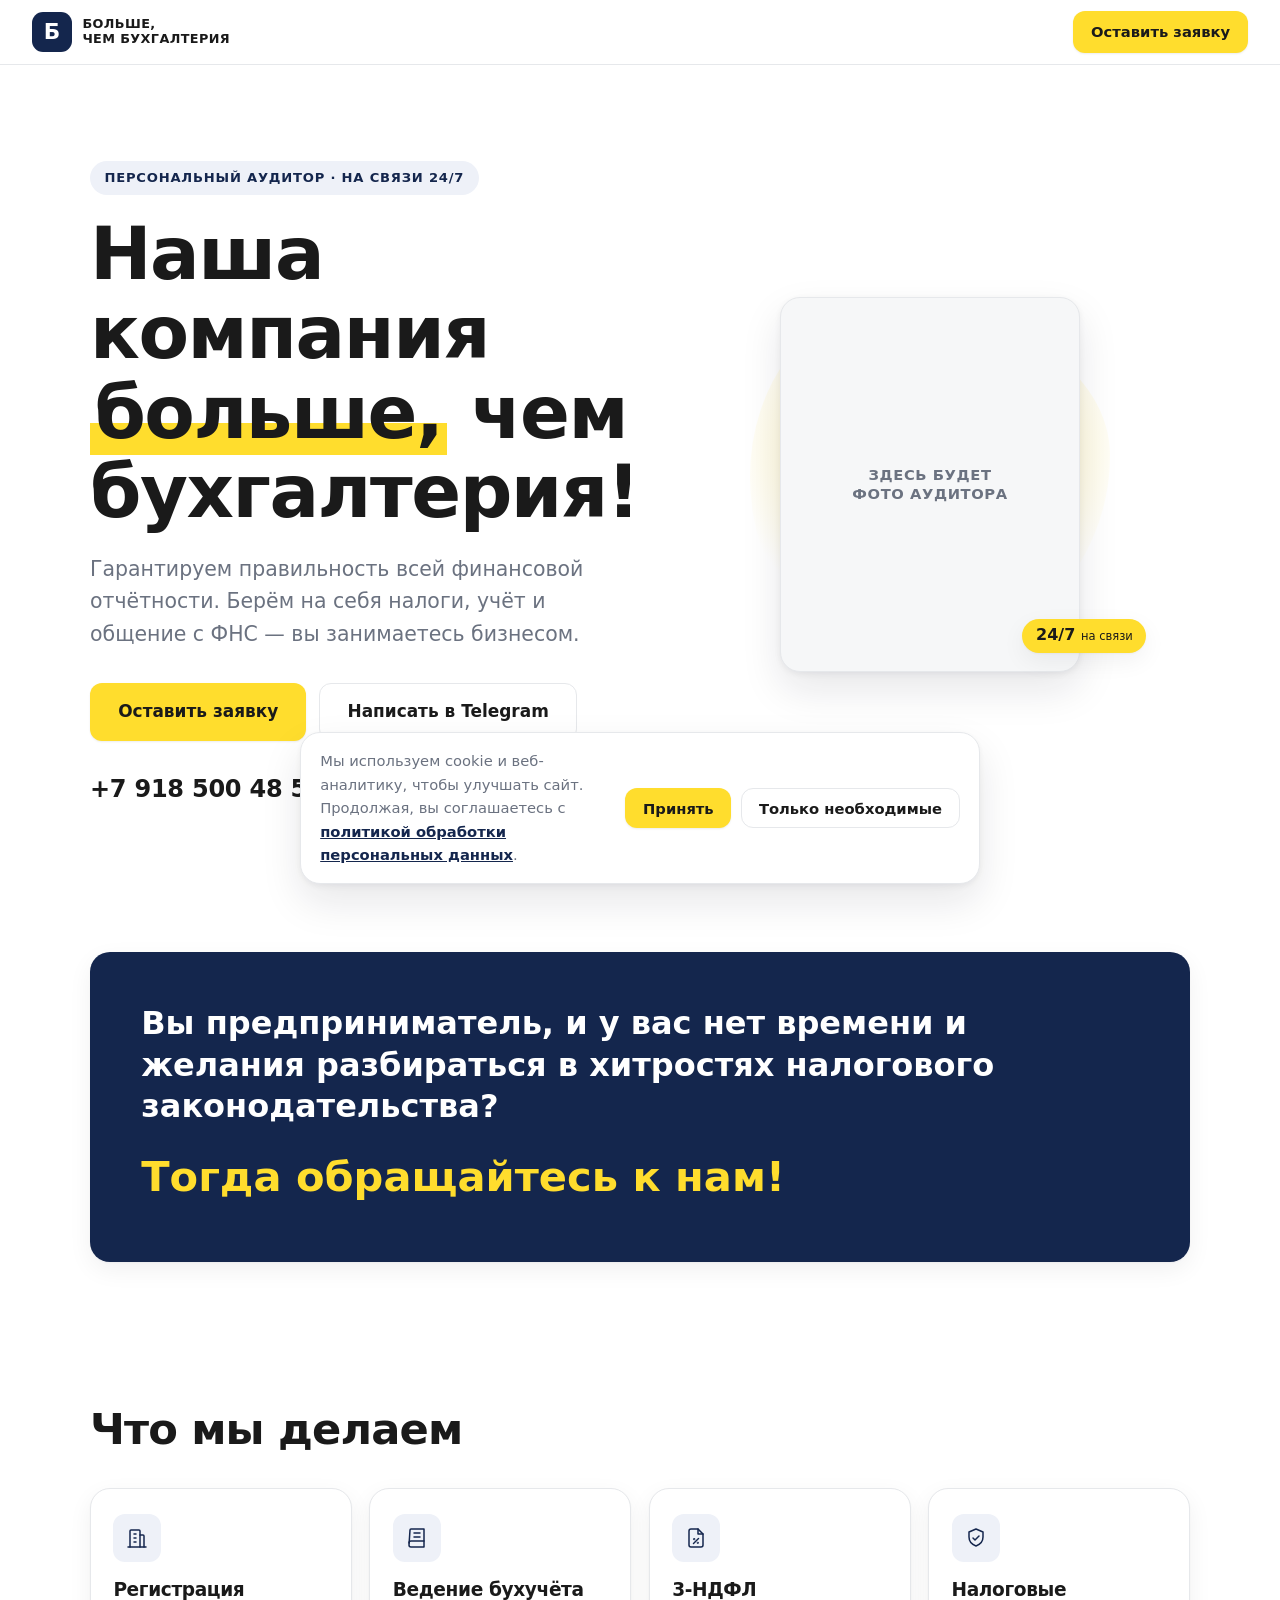
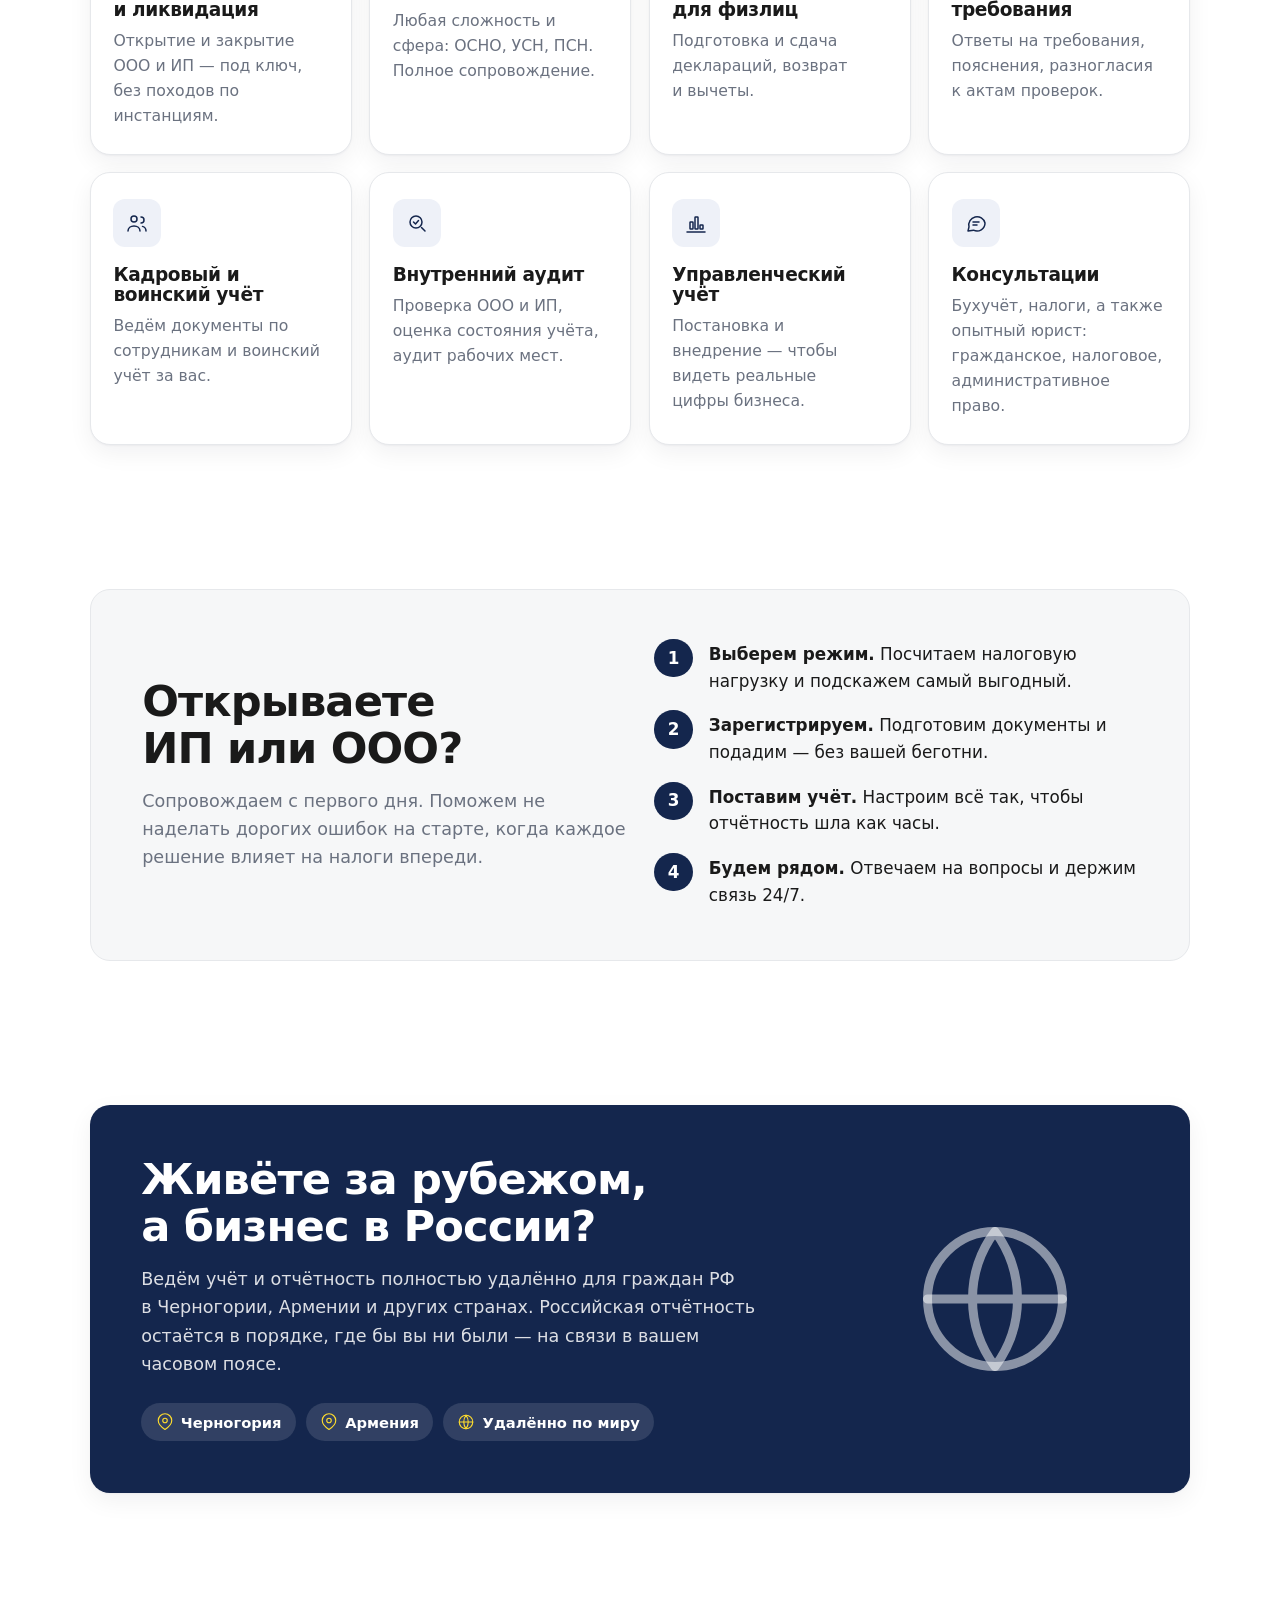
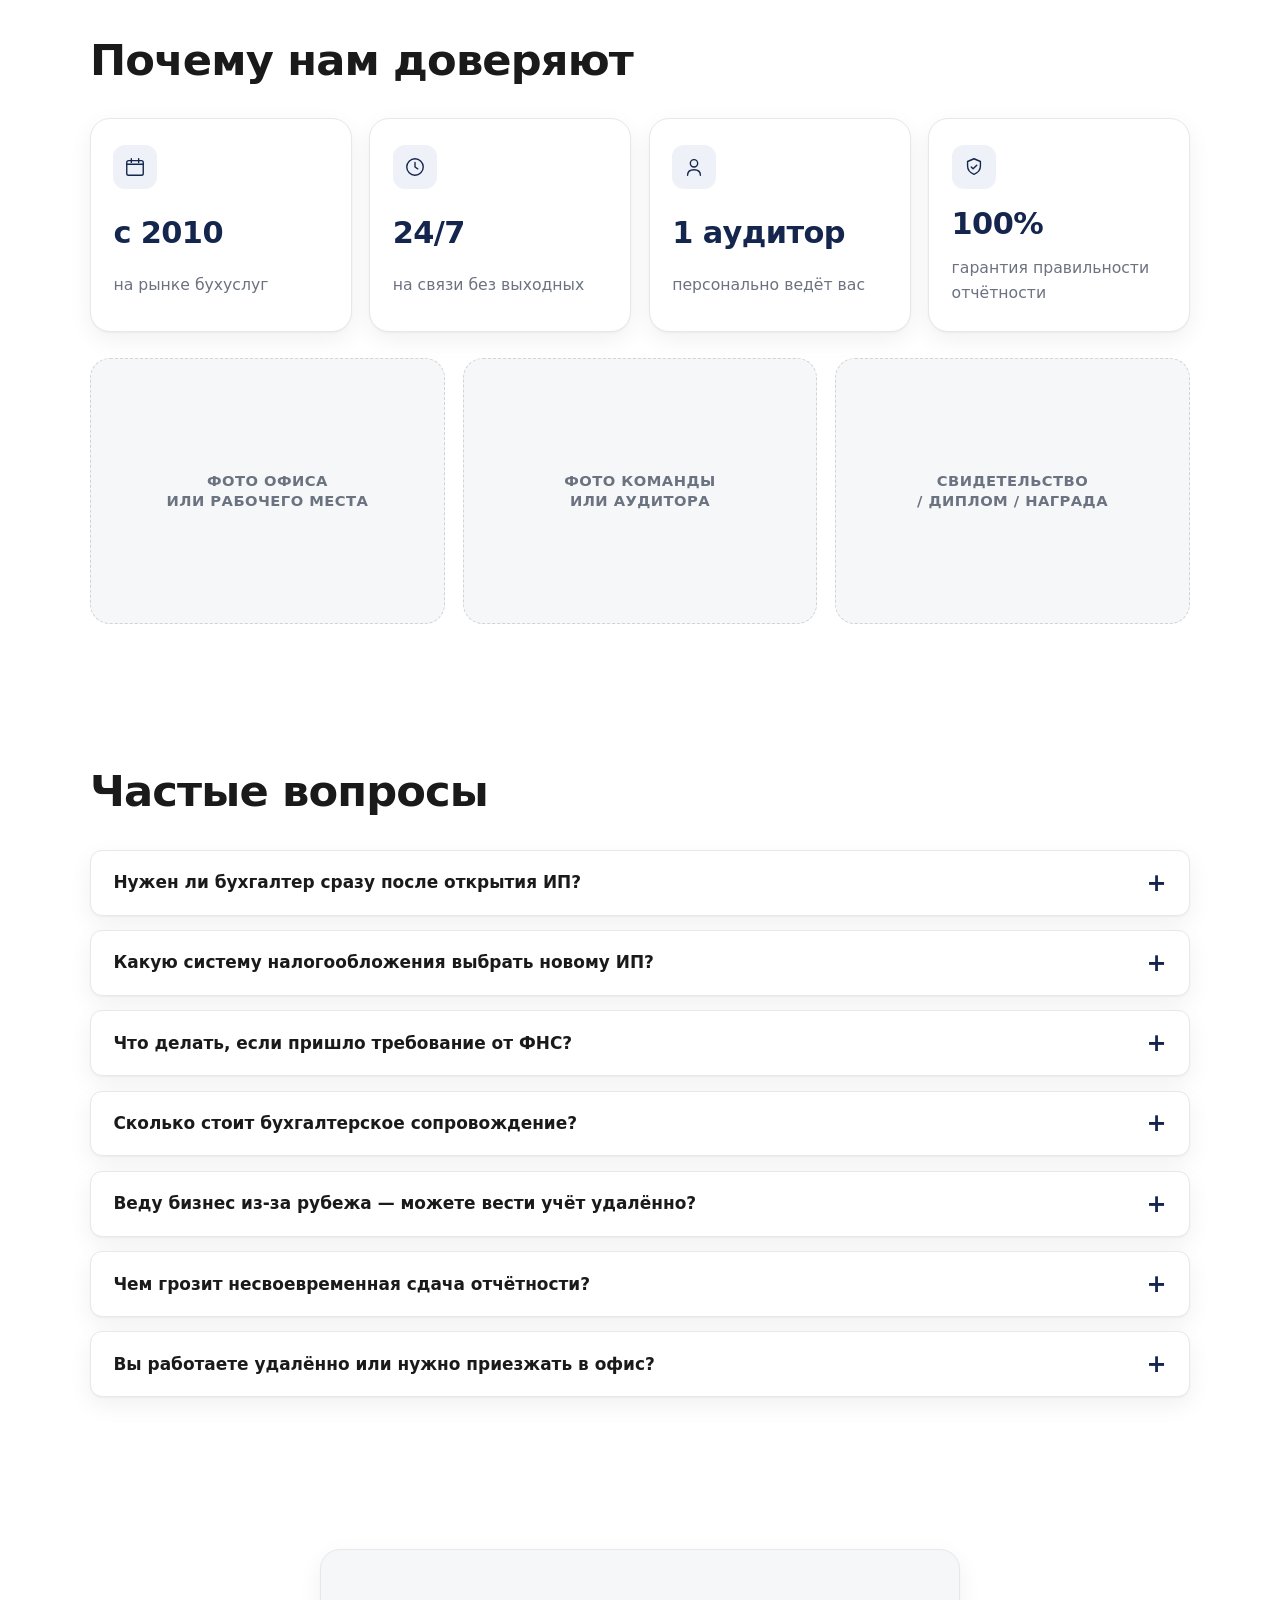
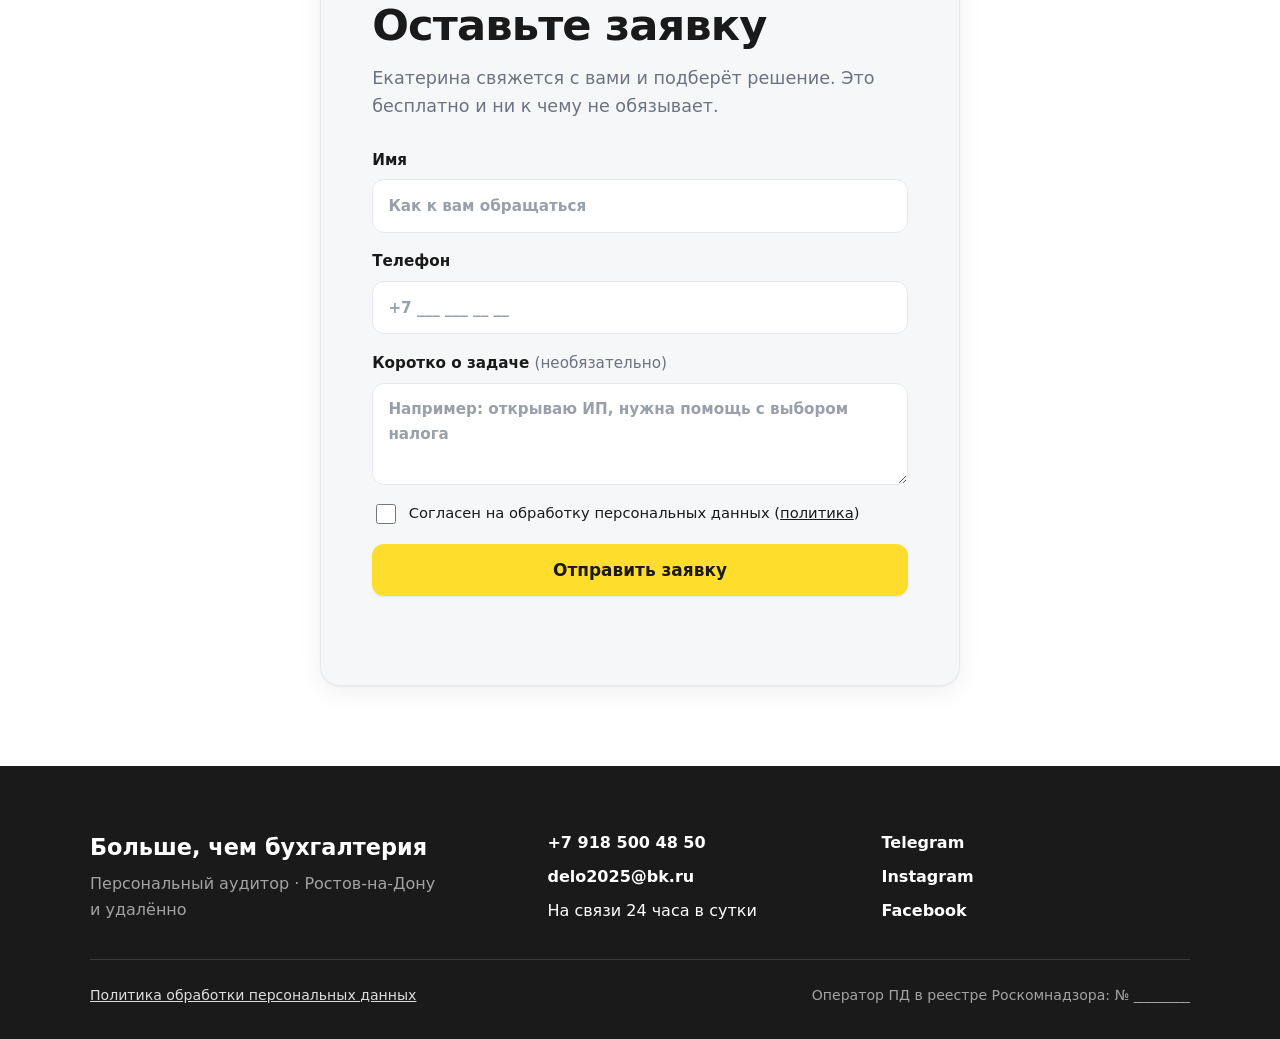
==== index.html @ 4d1ed301 "feat(site): cookie-согласие, отложенная Метрика, skip-link (a11y) - cookie-баннер: Метрика грузится " ====
<!DOCTYPE html>
<html lang="ru">
<head>
  <meta charset="UTF-8">
  <meta name="viewport" content="width=device-width, initial-scale=1.0">

  <!-- SEO: узкие ключи под старт бизнеса (ТЗ §5.5). TODO: подставить домен в canonical/og:url -->
  <title>Бухгалтер для нового ИП и ООО — сопровождение бизнеса с нуля</title>
  <meta name="description" content="Персональный аудитор для нового и действующего бизнеса: регистрация ИП и ООО, ведение учёта (УСН, ОСНО, ПСН), отчётность, ответы на требования ФНС. На связи 24/7. Ростов-на-Дону и удалённо по РФ и за рубежом.">
  <link rel="canonical" href="https://example.ru/">

  <meta property="og:type" content="website">
  <meta property="og:title" content="Наша компания больше, чем бухгалтерия!">
  <meta property="og:description" content="Сопровождение ИП и ООО с первого дня. Персональный аудитор, гарантия правильности отчётности, на связи 24/7.">
  <meta property="og:url" content="https://example.ru/">
  <meta property="og:locale" content="ru_RU">

  <link rel="stylesheet" href="css/styles.css">

  <!-- Организация для поиска и нейроответов (ТЗ §5.5). TODO: уточнить адрес, соцсети, лого -->
  <script type="application/ld+json">
  {
    "@context": "https://schema.org",
    "@type": "AccountingService",
    "name": "Больше, чем бухгалтерия",
    "description": "Бухгалтерские и аудиторские услуги: регистрация и сопровождение ИП и ООО, ведение учёта, отчётность, аудит.",
    "telephone": "+7-918-500-48-50",
    "email": "delo2025@bk.ru",
    "areaServed": ["RU", "ME", "AM"],
    "address": { "@type": "PostalAddress", "addressLocality": "Ростов-на-Дону", "addressCountry": "RU" },
    "foundingDate": "2010",
    "url": "https://example.ru/"
  }
  </script>

  <!-- FAQ для нейроответов Яндекс/Алисы и Google (ТЗ §5.5) -->
  <script type="application/ld+json">
  {
    "@context": "https://schema.org",
    "@type": "FAQPage",
    "mainEntity": [
      { "@type": "Question", "name": "Нужен ли бухгалтер сразу после открытия ИП?",
        "acceptedAnswer": { "@type": "Answer", "text": "На старте — да, хотя бы как консультант. Ошибка с выбором системы налогообложения или пропуск первого отчёта оборачиваются штрафами и блокировкой счёта. Мы помогаем с первого дня: выбираем режим, ставим учёт и берём отчётность на себя, чтобы вы занимались бизнесом, а не налогами." } },
      { "@type": "Question", "name": "Какую систему налогообложения выбрать новому ИП?",
        "acceptedAnswer": { "@type": "Answer", "text": "Зависит от вида деятельности, оборота и расходов. Чаще всего новым ИП подходит УСН «Доходы» или патент (ПСН), реже — УСН «Доходы минус расходы» или ОСНО. Мы считаем налоговую нагрузку под вашу ситуацию и подсказываем самый выгодный режим до того, как вы подадите документы." } },
      { "@type": "Question", "name": "Что делать, если пришло требование от ФНС?",
        "acceptedAnswer": { "@type": "Answer", "text": "Не игнорировать — у требований жёсткие сроки ответа, а молчание ведёт к штрафам и блокировке счёта. Пришлите нам требование: разберём, подготовим пояснения и документы, при необходимости — возражения на акт проверки. Берём общение с налоговой на себя." } },
      { "@type": "Question", "name": "Сколько стоит бухгалтерское сопровождение?",
        "acceptedAnswer": { "@type": "Answer", "text": "Стоимость зависит от формы бизнеса, системы налогообложения и числа операций. Мы считаем индивидуально и называем фиксированную сумму заранее, без скрытых доплат. Оставьте заявку — подберём решение под ваш объём." } },
      { "@type": "Question", "name": "Я веду бизнес из-за рубежа — можете вести мой учёт удалённо?",
        "acceptedAnswer": { "@type": "Answer", "text": "Да. Работаем полностью удалённо с гражданами РФ, которые живут за границей, в том числе в Черногории и Армении. Документы и отчётность ведём онлайн, на связи в удобном вам часовом поясе. Российский бизнес и отчётность остаются в порядке, где бы вы ни находились." } },
      { "@type": "Question", "name": "Чем грозит несвоевременная сдача отчётности?",
        "acceptedAnswer": { "@type": "Answer", "text": "Штрафами от ФНС и фондов, пенями, а при просрочке более 20 дней — блокировкой расчётного счёта. У ООО возможна и ответственность директора. Мы ведём календарь отчётности и сдаём всё в срок, чтобы вы не попадали на штрафы." } },
      { "@type": "Question", "name": "Вы работаете удалённо или нужно приезжать в офис?",
        "acceptedAnswer": { "@type": "Answer", "text": "Полностью удалённо по всей России и для клиентов за рубежом. Документы передаются онлайн, консультации — по телефону, в Telegram или мессенджерах. Личная встреча возможна в Ростове-на-Дону, но не обязательна." } }
    ]
  }
  </script>
</head>
<body>
  <a class="skip-link" href="#hero">Перейти к содержимому</a>

  <header class="topbar">
    <a class="brand" href="#hero">
      <span class="brand-mark">Б</span>
      <span class="brand-name">больше,<br>чем бухгалтерия</span>
    </a>
    <a class="btn btn-sm" href="#lead">Оставить заявку</a>
  </header>

  <main>
    <!-- 1. HERO -->
    <section class="hero" id="hero">
      <div class="hero-inner reveal-group">
        <div class="hero-copy">
          <p class="kicker reveal">Персональный аудитор · на связи 24/7</p>
          <h1 class="hero-title reveal">Наша компания <span class="hl">больше,</span> чем бухгалтерия!</h1>
          <p class="hero-sub reveal">Гарантируем правильность всей финансовой отчётности. Берём на себя налоги, учёт и общение с ФНС — вы занимаетесь бизнесом.</p>
          <div class="hero-cta reveal">
            <a class="btn btn-lg" href="#lead">Оставить заявку</a>
            <!-- TODO: подставить @username бота -->
            <a class="btn btn-lg btn-ghost" href="https://t.me/your_bot_username" target="_blank" rel="noopener">Написать в Telegram</a>
          </div>
          <div class="hero-meta reveal">
            <a class="phone" href="tel:+79185004850">+7 918 500 48 50</a>
            <span class="badge-247">24/7</span>
          </div>
        </div>

        <div class="hero-visual reveal">
          <!-- Слот под портрет аудитора. TODO: заменить на <img src="assets/ekaterina.jpg" alt="Екатерина — персональный аудитор"> -->
          <figure class="photo-slot photo-portrait">
            <span class="photo-slot-label">Здесь будет<br>фото аудитора</span>
          </figure>
          <span class="seal" aria-hidden="true"><b>24/7</b><i>на связи</i></span>
        </div>
      </div>
    </section>

    <!-- 2. БОЛИ -->
    <section class="pain" id="pain">
      <div class="container reveal-group">
        <p class="pain-q reveal">Вы предприниматель, и у вас нет времени и желания разбираться в&nbsp;хитростях налогового законодательства?</p>
        <p class="pain-a reveal">Тогда обращайтесь к&nbsp;нам!</p>
      </div>
    </section>

    <!-- 3. УСЛУГИ -->
    <section class="services" id="services">
      <div class="container">
        <h2 class="section-title reveal">Что мы делаем</h2>
        <ul class="cards reveal-group">
          <li class="card reveal">
            <span class="card-icon" aria-hidden="true"><svg viewBox="0 0 24 24" fill="none" stroke="currentColor" stroke-width="1.5" stroke-linecap="round" stroke-linejoin="round"><path d="M3 21h18"/><path d="M5 21V5a1 1 0 0 1 1-1h8a1 1 0 0 1 1 1v16"/><path d="M19 21V10a1 1 0 0 0-1-1h-3"/><path d="M9 8h2M9 12h2M9 16h2"/></svg></span>
            <h3>Регистрация и ликвидация</h3><p>Открытие и закрытие ООО и ИП — под ключ, без походов по инстанциям.</p></li>
          <li class="card reveal">
            <span class="card-icon" aria-hidden="true"><svg viewBox="0 0 24 24" fill="none" stroke="currentColor" stroke-width="1.5" stroke-linecap="round" stroke-linejoin="round"><path d="M5 4a1 1 0 0 1 1-1h13v18H6a2 2 0 0 1-2-2z"/><path d="M4 17a2 2 0 0 1 2-2h13"/><path d="M9 7h6M9 11h6"/></svg></span>
            <h3>Ведение бухучёта</h3><p>Любая сложность и сфера: ОСНО, УСН, ПСН. Полное сопровождение.</p></li>
          <li class="card reveal">
            <span class="card-icon" aria-hidden="true"><svg viewBox="0 0 24 24" fill="none" stroke="currentColor" stroke-width="1.5" stroke-linecap="round" stroke-linejoin="round"><path d="M14 3H7a2 2 0 0 0-2 2v14a2 2 0 0 0 2 2h10a2 2 0 0 0 2-2V8z"/><path d="M14 3v5h5"/><path d="M14.5 12.5l-5 5"/><circle cx="10.2" cy="13.2" r=".4"/><circle cx="13.8" cy="16.8" r=".4"/></svg></span>
            <h3>3-НДФЛ для физлиц</h3><p>Подготовка и сдача деклараций, возврат и вычеты.</p></li>
          <li class="card reveal">
            <span class="card-icon" aria-hidden="true"><svg viewBox="0 0 24 24" fill="none" stroke="currentColor" stroke-width="1.5" stroke-linecap="round" stroke-linejoin="round"><path d="M12 3l7 3v5c0 4.5-3 7.5-7 9-4-1.5-7-4.5-7-9V6z"/><path d="M9 12l2 2 4-4"/></svg></span>
            <h3>Налоговые требования</h3><p>Ответы на требования, пояснения, разногласия к актам проверок.</p></li>
          <li class="card reveal">
            <span class="card-icon" aria-hidden="true"><svg viewBox="0 0 24 24" fill="none" stroke="currentColor" stroke-width="1.5" stroke-linecap="round" stroke-linejoin="round"><circle cx="9" cy="8" r="3"/><path d="M3 20c0-3 2.7-5 6-5s6 2 6 5"/><path d="M16 6a3 3 0 0 1 0 6"/><path d="M21 20c0-2.3-1.3-4-3.5-4.6"/></svg></span>
            <h3>Кадровый и воинский учёт</h3><p>Ведём документы по сотрудникам и воинский учёт за вас.</p></li>
          <li class="card reveal">
            <span class="card-icon" aria-hidden="true"><svg viewBox="0 0 24 24" fill="none" stroke="currentColor" stroke-width="1.5" stroke-linecap="round" stroke-linejoin="round"><circle cx="11" cy="11" r="6"/><path d="M20 20l-3.5-3.5"/><path d="M8.5 11l2 2 3-3.5"/></svg></span>
            <h3>Внутренний аудит</h3><p>Проверка ООО и ИП, оценка состояния учёта, аудит рабочих мест.</p></li>
          <li class="card reveal">
            <span class="card-icon" aria-hidden="true"><svg viewBox="0 0 24 24" fill="none" stroke="currentColor" stroke-width="1.5" stroke-linecap="round" stroke-linejoin="round"><path d="M3 21h18"/><rect x="6" y="11" width="3" height="7" rx=".5"/><rect x="11" y="6" width="3" height="12" rx=".5"/><rect x="16" y="14" width="3" height="4" rx=".5"/></svg></span>
            <h3>Управленческий учёт</h3><p>Постановка и внедрение — чтобы видеть реальные цифры бизнеса.</p></li>
          <li class="card reveal">
            <span class="card-icon" aria-hidden="true"><svg viewBox="0 0 24 24" fill="none" stroke="currentColor" stroke-width="1.5" stroke-linecap="round" stroke-linejoin="round"><path d="M21 12a8 8 0 0 1-11.5 7.2L4 20l1-4.2A8 8 0 1 1 21 12z"/><path d="M9 11h6M9 14h4"/></svg></span>
            <h3>Консультации</h3><p>Бухучёт, налоги, а также опытный юрист: гражданское, налоговое, административное право.</p></li>
        </ul>
      </div>
    </section>

    <!-- 4. СТАРТ БИЗНЕСА -->
    <section class="startup" id="startup">
      <div class="container startup-inner reveal-group">
        <div class="reveal">
          <h2 class="section-title">Открываете ИП или&nbsp;ООО?</h2>
          <p class="lead">Сопровождаем с&nbsp;первого дня. Поможем не наделать дорогих ошибок на старте, когда каждое решение влияет на налоги впереди.</p>
        </div>
        <ol class="steps reveal">
          <li><b>Выберем режим.</b> Посчитаем налоговую нагрузку и подскажем самый выгодный.</li>
          <li><b>Зарегистрируем.</b> Подготовим документы и подадим — без вашей беготни.</li>
          <li><b>Поставим учёт.</b> Настроим всё так, чтобы отчётность шла как часы.</li>
          <li><b>Будем рядом.</b> Отвечаем на вопросы и держим связь 24/7.</li>
        </ol>
      </div>
    </section>

    <!-- 5. ДЛЯ ТЕХ, КТО ЗА РУБЕЖОМ -->
    <!-- TODO: уточнить у заказчика конкретику услуг для Черногории/Армении (ТЗ §12 п.6) -->
    <section class="abroad" id="abroad">
      <div class="container abroad-inner reveal-group">
        <div class="reveal">
          <h2 class="section-title">Живёте за рубежом, а&nbsp;бизнес в&nbsp;России?</h2>
          <p class="lead">Ведём учёт и отчётность полностью удалённо для граждан РФ в&nbsp;Черногории, Армении и&nbsp;других странах. Российская отчётность остаётся в&nbsp;порядке, где&nbsp;бы вы ни&nbsp;были — на связи в&nbsp;вашем часовом поясе.</p>
          <ul class="abroad-tags">
            <li><svg viewBox="0 0 24 24" fill="none" stroke="currentColor" stroke-width="1.5" stroke-linecap="round" stroke-linejoin="round" aria-hidden="true"><path d="M21 10c0 6-9 12-9 12s-9-6-9-12a9 9 0 0 1 18 0z"/><circle cx="12" cy="10" r="3"/></svg> Черногория</li>
            <li><svg viewBox="0 0 24 24" fill="none" stroke="currentColor" stroke-width="1.5" stroke-linecap="round" stroke-linejoin="round" aria-hidden="true"><path d="M21 10c0 6-9 12-9 12s-9-6-9-12a9 9 0 0 1 18 0z"/><circle cx="12" cy="10" r="3"/></svg> Армения</li>
            <li><svg viewBox="0 0 24 24" fill="none" stroke="currentColor" stroke-width="1.5" stroke-linecap="round" stroke-linejoin="round" aria-hidden="true"><path d="M12 3a15 15 0 0 1 0 18M12 3a15 15 0 0 0 0 18M3 12h18"/><circle cx="12" cy="12" r="9"/></svg> Удалённо по миру</li>
          </ul>
        </div>
        <div class="abroad-visual reveal" aria-hidden="true">
          <svg viewBox="0 0 24 24" fill="none" stroke="currentColor" stroke-width="1.2" stroke-linecap="round" stroke-linejoin="round"><circle cx="12" cy="12" r="9"/><path d="M3 12h18M12 3a15 15 0 0 1 0 18M12 3a15 15 0 0 0 0 18"/></svg>
        </div>
      </div>
    </section>

    <!-- 6. ПОЧЕМУ МЫ -->
    <section class="trust" id="trust">
      <div class="container">
        <h2 class="section-title reveal">Почему нам доверяют</h2>
        <div class="stats reveal-group">
          <div class="stat reveal">
            <span class="stat-ic" aria-hidden="true"><svg viewBox="0 0 24 24" fill="none" stroke="currentColor" stroke-width="1.5" stroke-linecap="round" stroke-linejoin="round"><rect x="3" y="5" width="18" height="16" rx="2"/><path d="M3 9h18M8 3v4M16 3v4"/></svg></span>
            <span class="stat-num">с 2010</span><span class="stat-cap">на рынке бухуслуг</span></div>
          <div class="stat reveal">
            <span class="stat-ic" aria-hidden="true"><svg viewBox="0 0 24 24" fill="none" stroke="currentColor" stroke-width="1.5" stroke-linecap="round" stroke-linejoin="round"><circle cx="12" cy="12" r="9"/><path d="M12 7v5l3 2"/></svg></span>
            <span class="stat-num">24/7</span><span class="stat-cap">на связи без выходных</span></div>
          <div class="stat reveal">
            <span class="stat-ic" aria-hidden="true"><svg viewBox="0 0 24 24" fill="none" stroke="currentColor" stroke-width="1.5" stroke-linecap="round" stroke-linejoin="round"><circle cx="12" cy="8" r="4"/><path d="M5 21c0-4 3-6 7-6s7 2 7 6"/></svg></span>
            <span class="stat-num">1 аудитор</span><span class="stat-cap">персонально ведёт вас</span></div>
          <div class="stat reveal">
            <span class="stat-ic" aria-hidden="true"><svg viewBox="0 0 24 24" fill="none" stroke="currentColor" stroke-width="1.5" stroke-linecap="round" stroke-linejoin="round"><path d="M12 3l7 3v5c0 4.5-3 7.5-7 9-4-1.5-7-4.5-7-9V6z"/><path d="M9 12l2 2 4-4"/></svg></span>
            <span class="stat-num">100%</span><span class="stat-cap">гарантия правильности отчётности</span></div>
        </div>

        <!-- Фото-полоса: плейсхолдеры под реальные фото от заказчицы (ТЗ §12). -->
        <!-- TODO ЗАКАЗЧИК: заменить .photo-card на <img> — офис, команда, скан свидетельства. См. assets/README.md -->
        <ul class="photo-strip reveal-group">
          <li class="photo-card reveal"><span>Фото офиса<br>или рабочего места</span></li>
          <li class="photo-card reveal"><span>Фото команды<br>или аудитора</span></li>
          <li class="photo-card reveal"><span>Свидетельство<br>/ диплом / награда</span></li>
        </ul>
        <!-- TODO: блок отзывов — если заказчик предоставит (ТЗ §12 п.5) -->
      </div>
    </section>

    <!-- 7. FAQ -->
    <section class="faq" id="faq">
      <div class="container">
        <h2 class="section-title reveal">Частые вопросы</h2>
        <div class="faq-list reveal-group">
          <details class="faq-item reveal"><summary>Нужен ли бухгалтер сразу после открытия ИП?</summary><div class="faq-body"><p>На старте — да, хотя бы как консультант. Ошибка с выбором системы налогообложения или пропуск первого отчёта оборачиваются штрафами и блокировкой счёта. Мы помогаем с первого дня: выбираем режим, ставим учёт и берём отчётность на себя.</p></div></details>
          <details class="faq-item reveal"><summary>Какую систему налогообложения выбрать новому ИП?</summary><div class="faq-body"><p>Зависит от вида деятельности, оборота и расходов. Чаще подходит УСН «Доходы» или патент, реже — УСН «Доходы минус расходы» или ОСНО. Считаем налоговую нагрузку под вашу ситуацию до подачи документов.</p></div></details>
          <details class="faq-item reveal"><summary>Что делать, если пришло требование от ФНС?</summary><div class="faq-body"><p>Не игнорировать — у требований жёсткие сроки, а молчание ведёт к штрафам и блокировке счёта. Пришлите требование нам: подготовим пояснения и документы, при необходимости — возражения на акт. Общение с налоговой берём на себя.</p></div></details>
          <details class="faq-item reveal"><summary>Сколько стоит бухгалтерское сопровождение?</summary><div class="faq-body"><p>Зависит от формы бизнеса, режима налогообложения и числа операций. Считаем индивидуально и называем фиксированную сумму заранее, без скрытых доплат. Оставьте заявку — подберём решение под ваш объём.</p></div></details>
          <details class="faq-item reveal"><summary>Веду бизнес из-за рубежа — можете вести учёт удалённо?</summary><div class="faq-body"><p>Да. Работаем полностью удалённо с гражданами РФ за границей, в том числе в Черногории и Армении. Документы и отчётность ведём онлайн, на связи в удобном вам часовом поясе.</p></div></details>
          <details class="faq-item reveal"><summary>Чем грозит несвоевременная сдача отчётности?</summary><div class="faq-body"><p>Штрафами и пенями, а при просрочке свыше 20 дней — блокировкой счёта; у ООО возможна ответственность директора. Мы ведём календарь отчётности и сдаём всё в срок.</p></div></details>
          <details class="faq-item reveal"><summary>Вы работаете удалённо или нужно приезжать в офис?</summary><div class="faq-body"><p>Полностью удалённо по всей России и для клиентов за рубежом. Документы — онлайн, консультации по телефону и в Telegram. Личная встреча возможна в Ростове-на-Дону, но не обязательна.</p></div></details>
        </div>
      </div>
    </section>

    <!-- 8. ФОРМА ЗАЯВКИ -->
    <section class="lead-section" id="lead">
      <div class="container">
        <div class="lead-card reveal-group">
          <h2 class="section-title reveal">Оставьте заявку</h2>
          <p class="lead reveal">Екатерина свяжется с&nbsp;вами и&nbsp;подберёт решение. Это бесплатно и&nbsp;ни&nbsp;к&nbsp;чему не&nbsp;обязывает.</p>
          <form id="lead-form" class="reveal" novalidate>
            <label class="field">
              <span>Имя</span>
              <input type="text" name="name" autocomplete="name" placeholder="Как к вам обращаться" required>
            </label>
            <label class="field">
              <span>Телефон</span>
              <input type="tel" name="phone" autocomplete="tel" placeholder="+7 ___ ___ __ __" required>
            </label>
            <label class="field">
              <span>Коротко о задаче <i>(необязательно)</i></span>
              <textarea name="message" rows="3" placeholder="Например: открываю ИП, нужна помощь с выбором налога"></textarea>
            </label>
            <!-- honeypot: скрытое поле, люди его не заполняют -->
            <input type="text" name="website" tabindex="-1" autocomplete="off" class="hp" aria-hidden="true">
            <label class="consent">
              <input type="checkbox" name="consent" required>
              <span>Согласен на обработку персональных данных (<a href="privacy.html">политика</a>)</span>
            </label>
            <button type="submit" class="btn btn-lg">Отправить заявку</button>
            <p class="form-status" role="status" aria-live="polite"></p>
          </form>
        </div>
      </div>
    </section>
  </main>

  <!-- 9. ФУТЕР -->
  <footer class="footer" id="contacts">
    <div class="container footer-grid">
      <div>
        <p class="footer-slogan">Больше, чем бухгалтерия</p>
        <p class="footer-sub">Персональный аудитор · Ростов-на-Дону и удалённо</p>
      </div>
      <div class="footer-contacts">
        <a href="tel:+79185004850">+7 918 500 48 50</a>
        <a href="mailto:delo2025@bk.ru">delo2025@bk.ru</a>
        <span>На связи 24 часа в сутки</span>
      </div>
      <div class="footer-social">
        <!-- TODO: подставить реальные ссылки соцсетей (ТЗ §12 п.9) -->
        <a href="#" rel="noopener">Telegram</a>
        <a href="#" rel="noopener">Instagram</a>
        <a href="#" rel="noopener">Facebook</a>
      </div>
    </div>
    <div class="container footer-legal">
      <a href="privacy.html">Политика обработки персональных данных</a>
      <!-- TODO: подставить номер в реестре операторов ПД (ТЗ §12 п.11) -->
      <span>Оператор ПД в реестре Роскомнадзора: № ________</span>
    </div>
  </footer>

  <!-- Cookie-согласие (показывается, пока выбор не сделан). Метрика грузится после «Принять». -->
  <div class="cookie" id="cookie-banner" role="dialog" aria-label="Согласие на использование cookie" hidden>
    <p class="cookie-text">Мы используем cookie и веб-аналитику, чтобы улучшать сайт. Продолжая, вы соглашаетесь с <a href="privacy.html">политикой обработки персональных данных</a>.</p>
    <div class="cookie-actions">
      <button type="button" class="btn btn-sm" id="cookie-accept">Принять</button>
      <button type="button" class="btn btn-sm btn-ghost" id="cookie-decline">Только необходимые</button>
    </div>
  </div>

  <script src="js/main.js"></script>
</body>
</html>
---- css/styles.css ----
/* =========================================================================
   Больше, чем бухгалтерия — лендинг. Светлый fintech, mobile-first, vanilla CSS.
   Палитра: чёрный + фирменный жёлтый (#ffdd2d) + графит-синий акцент + светло-
   серые секции. Мягкие тени, крупные скругления, воздух. Все цвета — в токенах
   (:root), чтобы правились в одном месте.
   Типографика: self-hosted Manrope (variable, кириллица) — без обращений к
   внешним серверам (152-ФЗ) и быстрее.
   ========================================================================= */

/* ---------------- Шрифт (self-host, variable) ---------------- */
@font-face {
  font-family: "Manrope";
  font-style: normal;
  font-weight: 200 800;
  font-display: swap;
  src: url("../assets/fonts/manrope-cyrillic.woff2") format("woff2");
  unicode-range: U+0301, U+0400-045F, U+0490-0491, U+04B0-04B1, U+2116;
}
@font-face {
  font-family: "Manrope";
  font-style: normal;
  font-weight: 200 800;
  font-display: swap;
  src: url("../assets/fonts/manrope-latin.woff2") format("woff2");
  unicode-range: U+0000-00FF, U+0131, U+0152-0153, U+2000-206F, U+2074, U+20AC, U+2122, U+2191, U+2193, U+2212, U+2215;
}

:root {
  --ink: #1a1a1a;            /* основной текст / тёмные поверхности */
  --yellow: #ffdd2d;         /* фирменный жёлтый — акцент, CTA */
  --yellow-deep: #f5cf00;    /* hover для жёлтого */
  --accent: #14264d;         /* свой второй цвет — графит-синий (доверие) */
  --accent-soft: #eef1f8;    /* светлая подложка под акцентные пилюли */

  --paper: #ffffff;          /* карточки */
  --surface: #f6f7f8;        /* светло-серые секции */
  --muted: #6b7280;          /* вторичный текст */
  --line: #e6e8eb;           /* тонкие границы (hairline) */

  --radius: 20px;
  --radius-sm: 12px;
  --soft: 0 1px 2px rgba(16,24,40,.04), 0 8px 24px rgba(16,24,40,.06);
  --soft-lg: 0 2px 6px rgba(16,24,40,.06), 0 18px 40px rgba(16,24,40,.10);
  --ease: cubic-bezier(0.2, 0, 0, 1);
}

*, *::before, *::after { box-sizing: border-box; }

html { scroll-behavior: smooth; }

body {
  margin: 0;
  font-family: "Manrope", system-ui, -apple-system, "Segoe UI", Roboto, "Helvetica Neue", sans-serif;
  color: var(--ink);
  background: var(--paper);
  line-height: 1.6;
  -webkit-font-smoothing: antialiased;
  text-rendering: optimizeLegibility;
  overflow-x: hidden;
}

h1, h2, h3 { text-wrap: balance; line-height: 1.08; margin: 0; letter-spacing: -.02em; }
p { text-wrap: pretty; margin: 0; }
a { color: inherit; }

.container { width: min(1100px, 100% - 2.5rem); margin-inline: auto; }

/* ---------------- Кнопки ---------------- */
.btn {
  display: inline-flex; align-items: center; justify-content: center; gap: .5rem;
  min-height: 46px; padding: .75rem 1.4rem;
  font-family: inherit; font-weight: 700; font-size: 1rem; text-decoration: none;
  color: var(--ink); background: var(--yellow);
  border: 1px solid transparent; border-radius: var(--radius-sm);
  box-shadow: 0 1px 2px rgba(16,24,40,.08);
  transition-property: transform, box-shadow, background-color;
  transition-duration: .16s; transition-timing-function: var(--ease);
  cursor: pointer;
}
.btn:hover { background: var(--yellow-deep); transform: translateY(-2px); box-shadow: var(--soft-lg); }
.btn:active { transform: translateY(0); box-shadow: 0 1px 2px rgba(16,24,40,.08); }
.btn-lg { font-size: 1.06rem; min-height: 52px; padding: .9rem 1.7rem; }
.btn-sm { min-height: 40px; padding: .5rem 1.05rem; font-size: .92rem; }
.btn-ghost {
  background: var(--paper); color: var(--ink);
  border-color: var(--line); box-shadow: none;
}
.btn-ghost:hover { background: var(--surface); border-color: #d6d9de; }
.btn:focus-visible { outline: 3px solid var(--accent); outline-offset: 3px; }

/* ---------------- Топбар ---------------- */
.topbar {
  position: sticky; top: 0; z-index: 10;
  display: flex; align-items: center; justify-content: space-between; gap: 1rem;
  padding: .7rem clamp(1rem, 4vw, 2rem);
  background: rgba(255,255,255,.8); backdrop-filter: blur(10px);
  border-bottom: 1px solid var(--line);
}
.brand { display: inline-flex; align-items: center; gap: .65rem; text-decoration: none; }
.brand-mark {
  display: grid; place-items: center; width: 40px; height: 40px;
  font-weight: 800; font-size: 1.35rem; color: #fff;
  background: var(--accent); border-radius: 11px;
}
.brand-name { font-weight: 700; font-size: .8rem; line-height: 1.15; text-transform: uppercase; letter-spacing: .03em; color: var(--ink); }

/* ---------------- Hero ---------------- */
.hero { padding: clamp(3rem, 9vw, 6rem) 0 clamp(2.5rem, 7vw, 4.5rem); }
.hero-inner {
  width: min(1100px, 100% - 2.5rem); margin-inline: auto;
  display: grid; gap: clamp(2rem, 5vw, 3.5rem); align-items: center;
}
@media (min-width: 880px) { .hero-inner { grid-template-columns: 1.05fr .95fr; } }
.kicker {
  display: inline-flex; align-items: center; gap: .5rem; font-weight: 700; font-size: .82rem;
  text-transform: uppercase; letter-spacing: .06em;
  padding: .4rem .9rem; background: var(--accent-soft); color: var(--accent);
  border-radius: 999px;
}
.hero-title {
  margin-top: 1.2rem;
  font-weight: 800;
  font-size: clamp(2.4rem, 7.5vw, 4.6rem);
}
/* «маркер»-выделение вместо поп-арт-обводки */
.hl {
  background: linear-gradient(transparent 62%, var(--yellow) 62%);
  padding: 0 .06em;
}
.hero-sub {
  margin-top: 1.3rem; max-width: 42ch;
  font-size: clamp(1.05rem, 2.5vw, 1.28rem); color: var(--muted);
}
.hero-cta { display: flex; flex-wrap: wrap; gap: .8rem; margin-top: 2rem; }
.hero-meta { display: flex; align-items: center; gap: 1rem; margin-top: 1.8rem; }
.phone {
  font-weight: 800; font-size: clamp(1.2rem, 3.5vw, 1.5rem);
  font-variant-numeric: tabular-nums; text-decoration: none; letter-spacing: -.01em;
}
.badge-247 {
  display: inline-grid; place-items: center; padding: .3rem .75rem;
  font-weight: 800; font-size: .85rem; color: var(--ink); background: var(--yellow);
  border-radius: 999px;
}

/* Визуальный блок hero: чистая фото-карточка + мягкая жёлтая подложка + бейдж 24/7 */
.hero-visual { position: relative; display: grid; place-items: center; min-height: 300px; }
.hero-visual::before {
  content: ""; position: absolute; z-index: 0;
  width: min(96%, 360px); aspect-ratio: 1; border-radius: 38% 62% 58% 42% / 48% 42% 58% 52%;
  background: radial-gradient(circle at 50% 40%, rgba(255,221,45,.55), rgba(255,221,45,0) 70%);
}
.photo-slot {
  position: relative; z-index: 1; margin: 0; width: min(78%, 300px); aspect-ratio: 4 / 5;
  display: grid; place-items: center; overflow: hidden;
  background: var(--surface); border: 1px solid var(--line);
  border-radius: var(--radius); box-shadow: var(--soft-lg);
}
.photo-slot img {
  width: 100%; height: 100%; object-fit: cover; display: block;
  outline: 1px solid rgba(0,0,0,.06); outline-offset: -1px;
}
.photo-slot-label {
  padding: .9rem; text-align: center; line-height: 1.35; color: var(--muted);
  font-weight: 700; font-size: .92rem; text-transform: uppercase; letter-spacing: .04em;
}
.seal {
  position: absolute; z-index: 2; right: 4%; bottom: 5%;
  display: inline-flex; align-items: baseline; gap: .35rem;
  padding: .5rem .85rem; color: var(--ink); background: var(--yellow);
  border-radius: 999px; box-shadow: var(--soft);
}
.seal b { font-size: 1rem; font-weight: 800; line-height: 1; font-variant-numeric: tabular-nums; }
.seal i { font-size: .72rem; font-style: normal; }

/* ---------------- Боли ---------------- */
.pain { padding: clamp(2.5rem, 7vw, 4.5rem) 0; }
.pain .container {
  background: var(--accent); color: #fff;
  border-radius: var(--radius); padding: clamp(2rem, 5vw, 3.2rem);
  box-shadow: var(--soft);
}
.pain-q { font-size: clamp(1.3rem, 4vw, 2rem); font-weight: 700; line-height: 1.3; }
.pain-a { margin-top: 1rem; font-size: clamp(1.6rem, 5vw, 2.6rem); font-weight: 800; color: var(--yellow); }

/* ---------------- Секции ---------------- */
section { scroll-margin-top: 72px; }
.section-title { font-size: clamp(1.8rem, 5vw, 2.7rem); font-weight: 800; }
.lead { margin-top: 1rem; max-width: 58ch; font-size: 1.1rem; color: var(--muted); }

/* ---------------- Услуги ---------------- */
.services { padding: clamp(2.5rem, 7vw, 4.5rem) 0; }
.cards {
  list-style: none; margin: 2.2rem 0 0; padding: 0;
  display: grid; gap: 1.1rem;
  grid-template-columns: repeat(auto-fill, minmax(min(100%, 260px), 1fr));
}
.card {
  position: relative; padding: 1.6rem 1.4rem;
  background: var(--paper); border: 1px solid var(--line);
  border-radius: var(--radius); box-shadow: var(--soft);
  transition-property: transform, box-shadow, border-color; transition-duration: .18s; transition-timing-function: var(--ease);
}
.card:hover { transform: translateY(-4px); box-shadow: var(--soft-lg); border-color: #dfe2e7; }
.card-icon {
  display: grid; place-items: center; width: 48px; height: 48px;
  color: var(--accent); background: var(--accent-soft); border-radius: var(--radius-sm);
  transition: background-color .18s var(--ease), color .18s var(--ease);
}
.card-icon svg { width: 24px; height: 24px; }
.card:hover .card-icon { background: var(--yellow); color: var(--ink); }
.card h3 { margin-top: 1.1rem; font-size: 1.16rem; font-weight: 800; }
.card p { margin-top: .5rem; color: var(--muted); font-size: .98rem; }

/* ---------------- Старт бизнеса ---------------- */
.startup { padding: clamp(2.5rem, 7vw, 4.5rem) 0; }
.startup-inner {
  display: grid; gap: 1.8rem;
  background: var(--surface); border: 1px solid var(--line);
  border-radius: var(--radius); padding: clamp(2rem, 5vw, 3.2rem);
}
.steps { margin: 0; padding-left: 0; list-style: none; counter-reset: step; display: grid; gap: 1.1rem; }
.steps li {
  position: relative; padding-left: 3.4rem; counter-increment: step; font-size: 1.05rem;
}
.steps li::before {
  content: counter(step); position: absolute; left: 0; top: -2px;
  display: grid; place-items: center; width: 2.4rem; height: 2.4rem;
  font-weight: 800; color: #fff; background: var(--accent); border-radius: 50%;
}
@media (min-width: 760px) { .startup-inner { grid-template-columns: 1fr 1fr; align-items: center; } }

/* ---------------- Зарубеж ---------------- */
.abroad { padding: clamp(2.5rem, 7vw, 4.5rem) 0; }
.abroad .container {
  background: var(--accent); color: #fff;
  border-radius: var(--radius); padding: clamp(2rem, 5vw, 3.2rem); box-shadow: var(--soft);
}
.abroad .lead { color: rgba(255,255,255,.85); }

/* ---------------- Доверие ---------------- */
.trust { padding: clamp(2.5rem, 7vw, 4.5rem) 0; }
.stats {
  margin-top: 2.2rem; display: grid; gap: 1.1rem;
  grid-template-columns: repeat(auto-fit, minmax(min(100%, 220px), 1fr));
}
.stat {
  padding: 1.6rem 1.4rem; background: var(--paper);
  border: 1px solid var(--line); border-radius: var(--radius); box-shadow: var(--soft);
  display: grid; gap: .4rem;
}
.stat-ic {
  display: grid; place-items: center; width: 44px; height: 44px; margin-bottom: .3rem;
  color: var(--accent); background: var(--accent-soft); border-radius: var(--radius-sm);
}
.stat-ic svg { width: 22px; height: 22px; }
.stat-num { font-size: 1.9rem; font-weight: 800; color: var(--accent); letter-spacing: -.02em; }
.stat-cap { color: var(--muted); font-size: .98rem; }

/* Фото-полоса (плейсхолдеры под реальные фото) */
.photo-strip {
  list-style: none; margin: 1.6rem 0 0; padding: 0;
  display: grid; gap: 1.1rem;
  grid-template-columns: repeat(auto-fit, minmax(min(100%, 240px), 1fr));
}
.photo-card {
  display: grid; place-items: center; text-align: center; aspect-ratio: 4 / 3;
  color: var(--muted); font-weight: 700; font-size: .92rem; line-height: 1.35;
  text-transform: uppercase; letter-spacing: .03em;
  background: var(--surface); border: 1px dashed #cfd4db; border-radius: var(--radius);
}

/* Зарубеж: две колонки + визуал-глобус */
.abroad-inner { display: grid; gap: clamp(1.5rem, 4vw, 2.5rem); align-items: center; }
@media (min-width: 820px) { .abroad-inner { grid-template-columns: 1.4fr .6fr; } }
.abroad-tags {
  list-style: none; margin: 1.6rem 0 0; padding: 0;
  display: flex; flex-wrap: wrap; gap: .6rem;
}
.abroad-tags li {
  display: inline-flex; align-items: center; gap: .45rem;
  padding: .45rem .9rem; font-weight: 700; font-size: .92rem;
  background: rgba(255,255,255,.12); border-radius: 999px;
}
.abroad-tags svg { width: 18px; height: 18px; color: var(--yellow); }
.abroad-visual { display: grid; place-items: center; color: rgba(255,255,255,.5); }
.abroad-visual svg { width: min(70%, 180px); height: auto; }

/* ---------------- FAQ ---------------- */
.faq { padding: clamp(2.5rem, 7vw, 4.5rem) 0; }
.faq-list { margin-top: 2.2rem; display: grid; gap: .9rem; }
.faq-item {
  background: var(--paper); border: 1px solid var(--line);
  border-radius: var(--radius-sm); box-shadow: var(--soft);
  overflow: hidden;
}
.faq-item summary {
  list-style: none; cursor: pointer; padding: 1.15rem 1.4rem;
  font-weight: 700; font-size: 1.06rem; display: flex; justify-content: space-between; gap: 1rem;
  align-items: center;
}
.faq-item summary::-webkit-details-marker { display: none; }
.faq-item summary::after {
  content: "+"; font-weight: 700; font-size: 1.5rem; line-height: 1; color: var(--accent);
  transition: transform .2s var(--ease);
}
.faq-item[open] summary::after { transform: rotate(45deg); }
.faq-body { padding: 0 1.4rem 1.25rem; }
.faq-body p { color: var(--muted); }

/* ---------------- Форма ---------------- */
.lead-section { padding: clamp(2.5rem, 7vw, 5rem) 0; }
.lead-card {
  background: var(--surface); border: 1px solid var(--line);
  border-radius: var(--radius); padding: clamp(2rem, 5vw, 3.2rem); box-shadow: var(--soft);
  max-width: 640px; margin-inline: auto;
}
#lead-form { margin-top: 1.7rem; display: grid; gap: 1.05rem; }
.field { display: grid; gap: .45rem; font-weight: 700; font-size: .95rem; }
.field i { color: var(--muted); font-weight: 400; font-style: normal; }
.field input, .field textarea {
  font: inherit; padding: .85rem .95rem; color: var(--ink); background: var(--paper);
  border: 1px solid var(--line); border-radius: var(--radius-sm);
  transition-property: border-color, box-shadow; transition-duration: .15s; transition-timing-function: var(--ease);
}
.field input::placeholder, .field textarea::placeholder { color: #9aa0aa; }
.field input:focus, .field textarea:focus {
  outline: none; border-color: var(--accent); box-shadow: 0 0 0 3px rgba(20,38,77,.12);
}
.field textarea { resize: vertical; }
.hp { position: absolute; left: -9999px; width: 1px; height: 1px; }
.consent { display: flex; gap: .6rem; align-items: flex-start; font-size: .92rem; line-height: 1.45; font-weight: 400; }
.consent input { margin-top: .15rem; width: 20px; height: 20px; accent-color: var(--accent); flex: none; }
.form-status { min-height: 1.3em; font-weight: 700; }

/* ---------------- Футер ---------------- */
.footer { background: var(--ink); color: #fff; padding: clamp(2.5rem, 6vw, 4rem) 0 2rem; }
.footer-grid { display: grid; gap: 1.6rem; }
.footer-slogan { font-weight: 800; font-size: 1.4rem; }
.footer-sub { color: rgba(255,255,255,.6); margin-top: .35rem; }
.footer-contacts, .footer-social { display: grid; gap: .55rem; }
.footer-contacts a, .footer-social a { text-decoration: none; font-weight: 700; }
.footer-contacts a:hover, .footer-social a:hover { color: var(--yellow); }
.footer-legal {
  margin-top: 2.2rem; padding-top: 1.5rem; border-top: 1px solid rgba(255,255,255,.14);
  display: flex; flex-wrap: wrap; gap: .5rem 1.5rem; justify-content: space-between;
  color: rgba(255,255,255,.6); font-size: .88rem;
}
.footer-legal a { color: rgba(255,255,255,.85); }
@media (min-width: 760px) { .footer-grid { grid-template-columns: 1.4fr 1fr 1fr; } }

/* ---------------- Skip-link (доступность) ---------------- */
.skip-link {
  position: absolute; left: 8px; top: -56px; z-index: 100;
  padding: .6rem 1rem; background: var(--ink); color: #fff; border-radius: var(--radius-sm);
  text-decoration: none; font-weight: 700;
  transition: top .15s var(--ease);
}
.skip-link:focus { top: 8px; }

/* ---------------- Cookie-баннер ---------------- */
.cookie {
  position: fixed; left: 50%; bottom: 1rem; transform: translateX(-50%); z-index: 50;
  width: min(680px, 100% - 2rem);
  display: flex; flex-wrap: wrap; align-items: center; gap: .8rem 1.2rem;
  padding: 1rem 1.2rem;
  background: var(--paper); border: 1px solid var(--line); border-radius: var(--radius);
  box-shadow: var(--soft-lg);
}
.cookie[hidden] { display: none; }
.cookie-text { flex: 1 1 280px; margin: 0; font-size: .92rem; color: var(--muted); }
.cookie-text a { color: var(--accent); font-weight: 700; }
.cookie-actions { display: flex; gap: .6rem; flex: 0 0 auto; }

/* ---------------- Появление при скролле (split & stagger) ---------------- */
.reveal { opacity: 0; transform: translateY(16px); transition: opacity .5s var(--ease), transform .5s var(--ease); }
.reveal.in { opacity: 1; transform: none; }
.reveal-group.in .reveal { opacity: 1; transform: none; }
.reveal-group .reveal { transition-delay: calc(var(--i, 0) * 80ms); }

@media (prefers-reduced-motion: reduce) {
  html { scroll-behavior: auto; }
  .reveal { opacity: 1 !important; transform: none !important; transition: none; }
  .btn, .card, .card-icon, .faq-item summary::after { transition: none; }
}
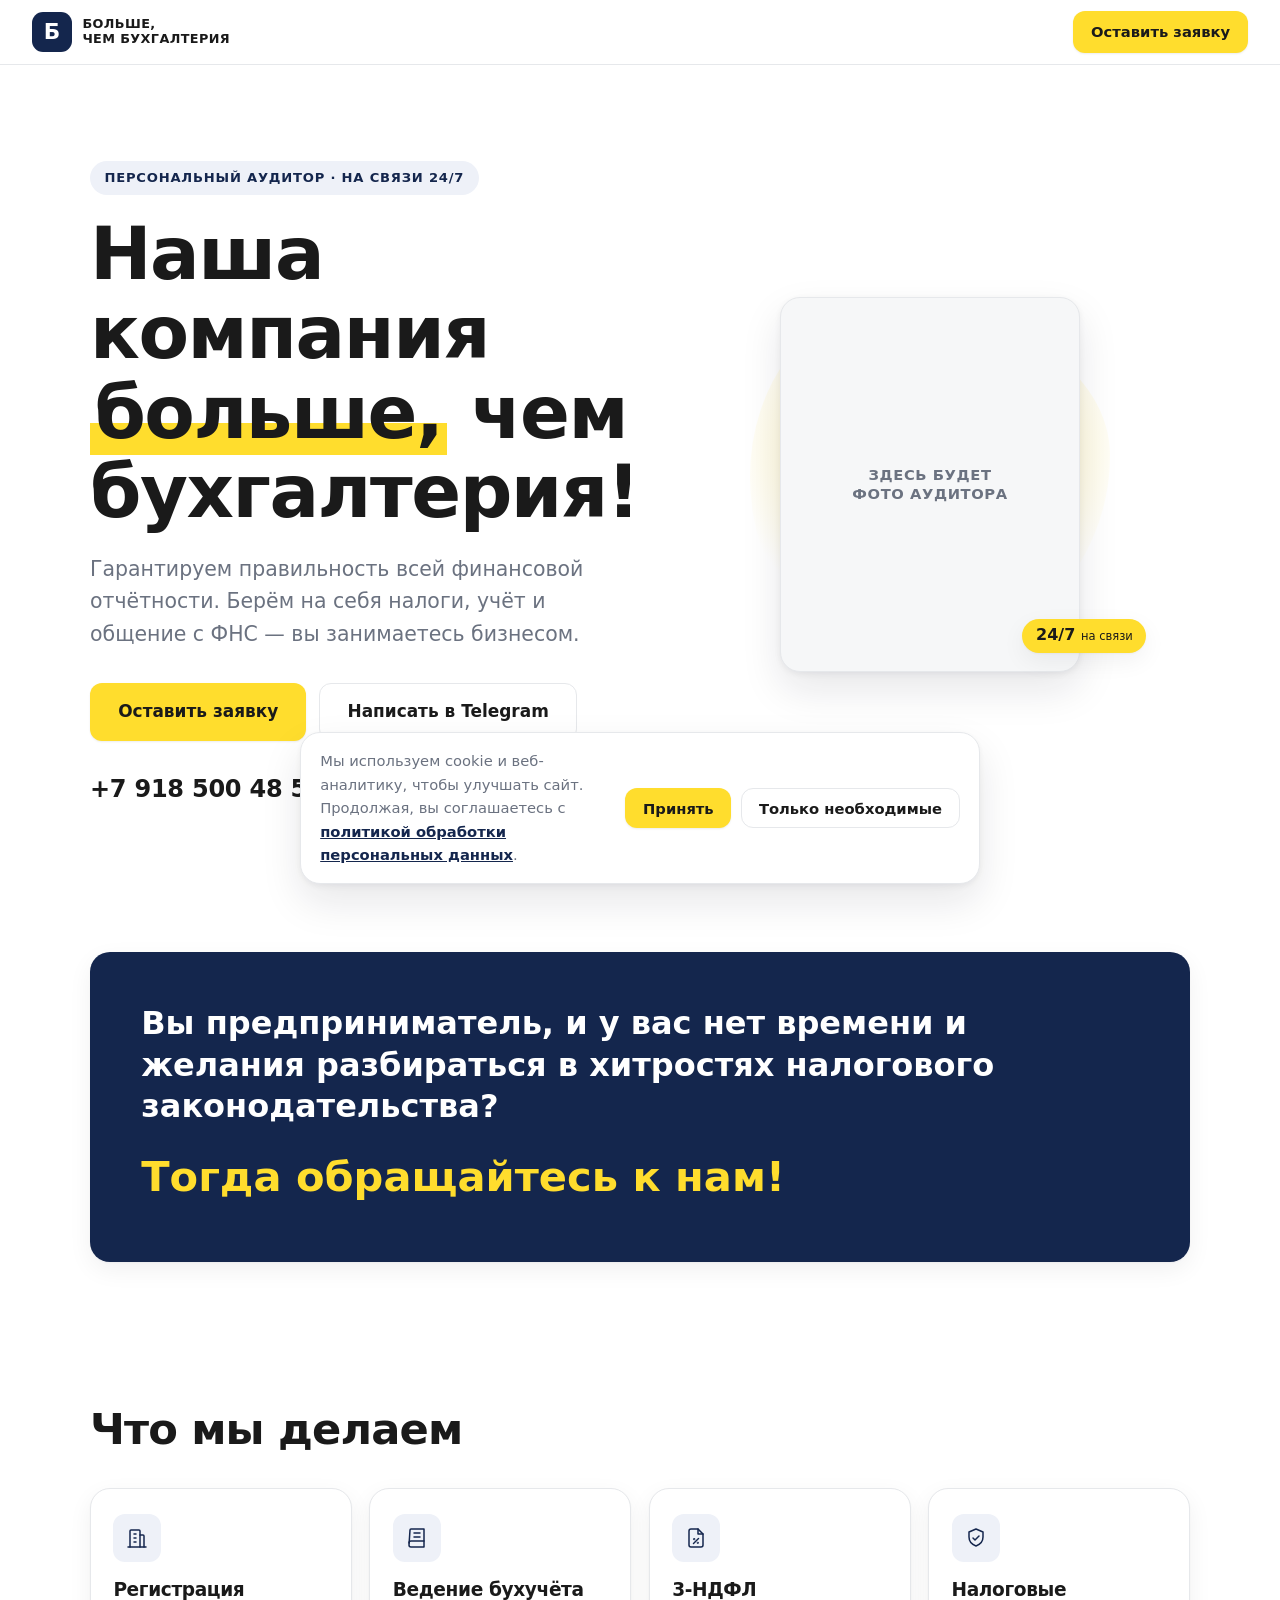
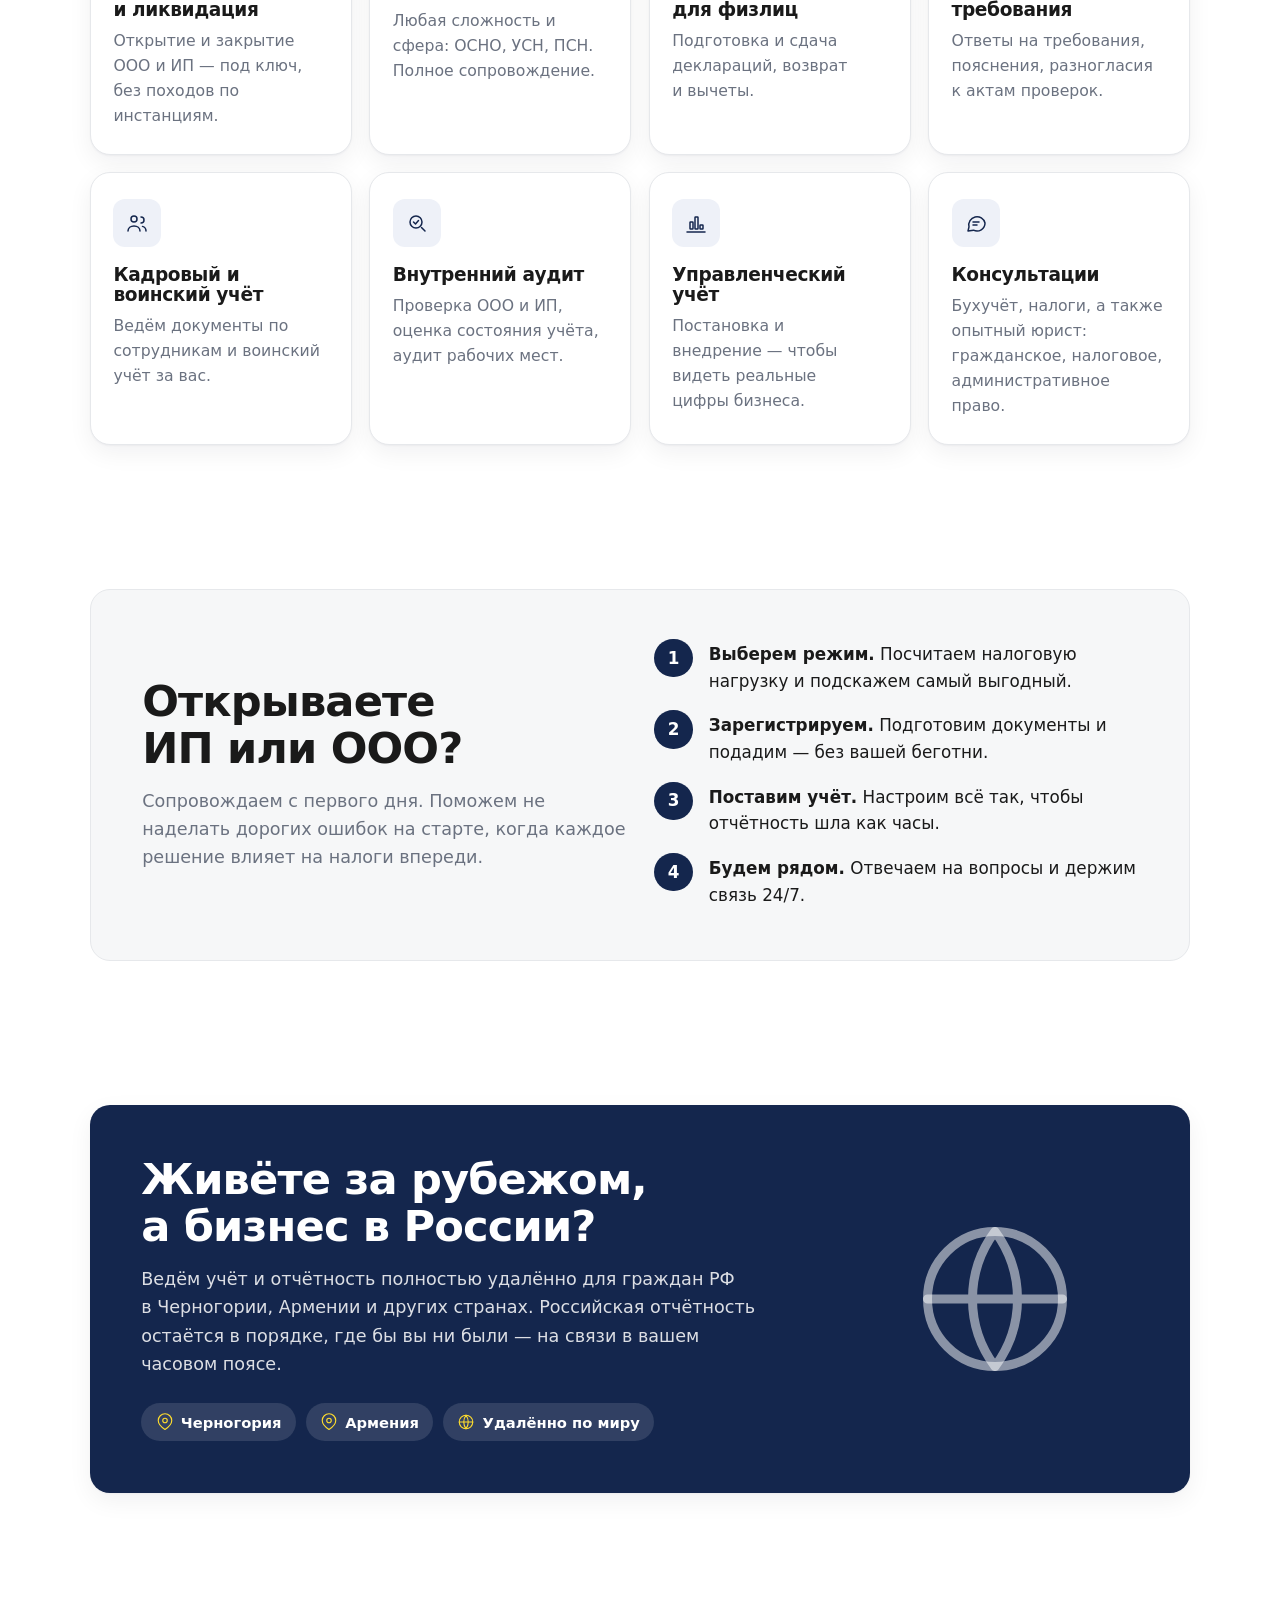
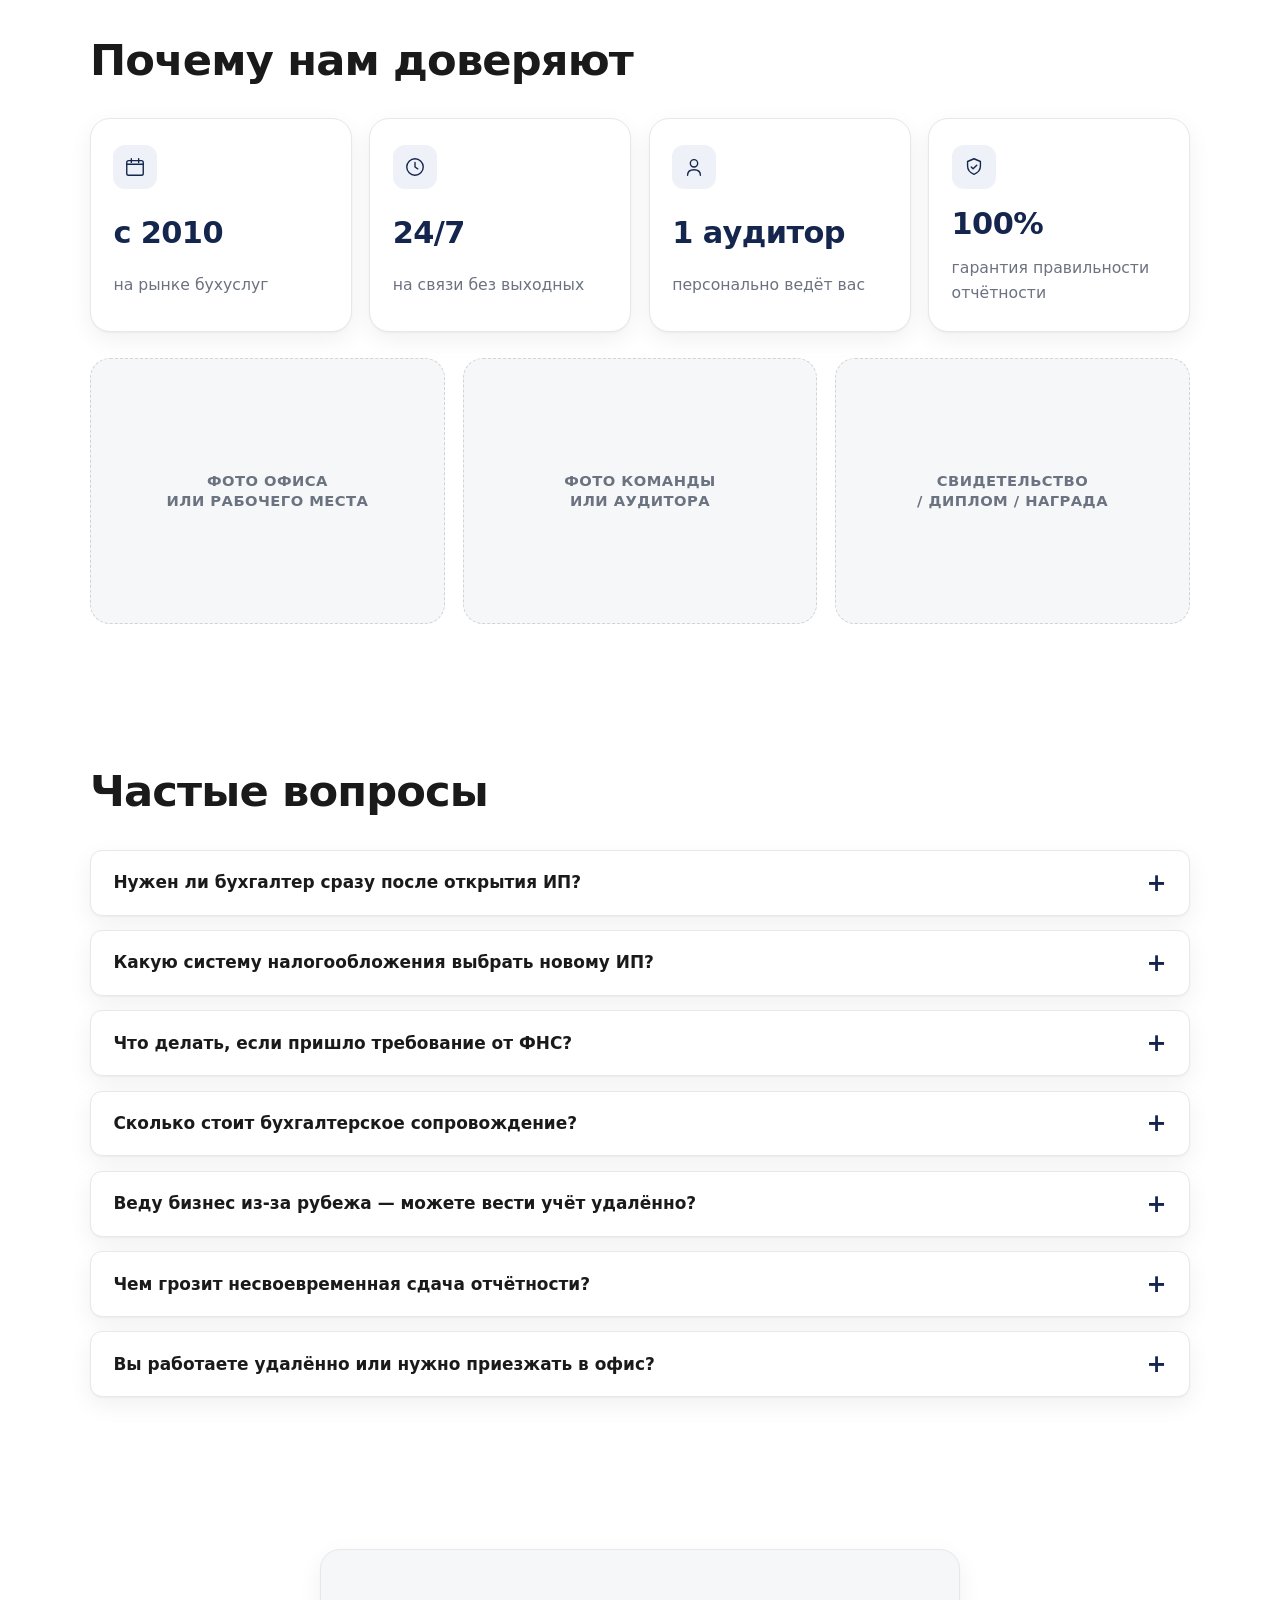
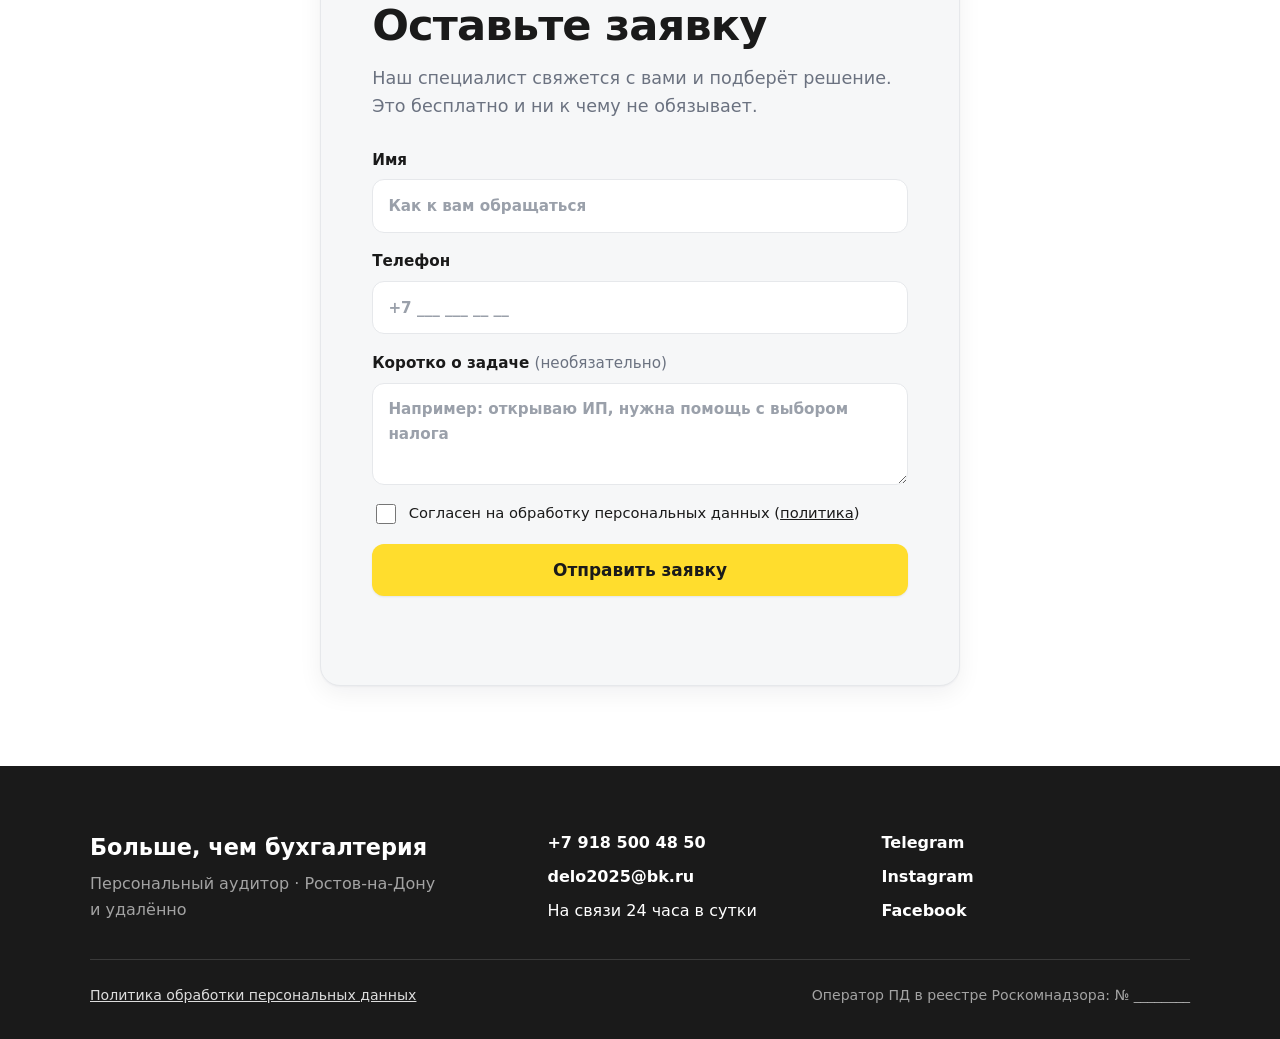
==== commit 00c05a65: "change: убрал личное имя (Екатерина) → «наш специалист» в боте и на сайте По просьбе: универсальная " ====
--- a/index.html
+++ b/index.html
@@ -224,7 +224,7 @@
       <div class="container">
         <div class="lead-card reveal-group">
           <h2 class="section-title reveal">Оставьте заявку</h2>
-          <p class="lead reveal">Екатерина свяжется с&nbsp;вами и&nbsp;подберёт решение. Это бесплатно и&nbsp;ни&nbsp;к&nbsp;чему не&nbsp;обязывает.</p>
+          <p class="lead reveal">Наш специалист свяжется с&nbsp;вами и&nbsp;подберёт решение. Это бесплатно и&nbsp;ни&nbsp;к&nbsp;чему не&nbsp;обязывает.</p>
           <form id="lead-form" class="reveal" novalidate>
             <label class="field">
               <span>Имя</span>
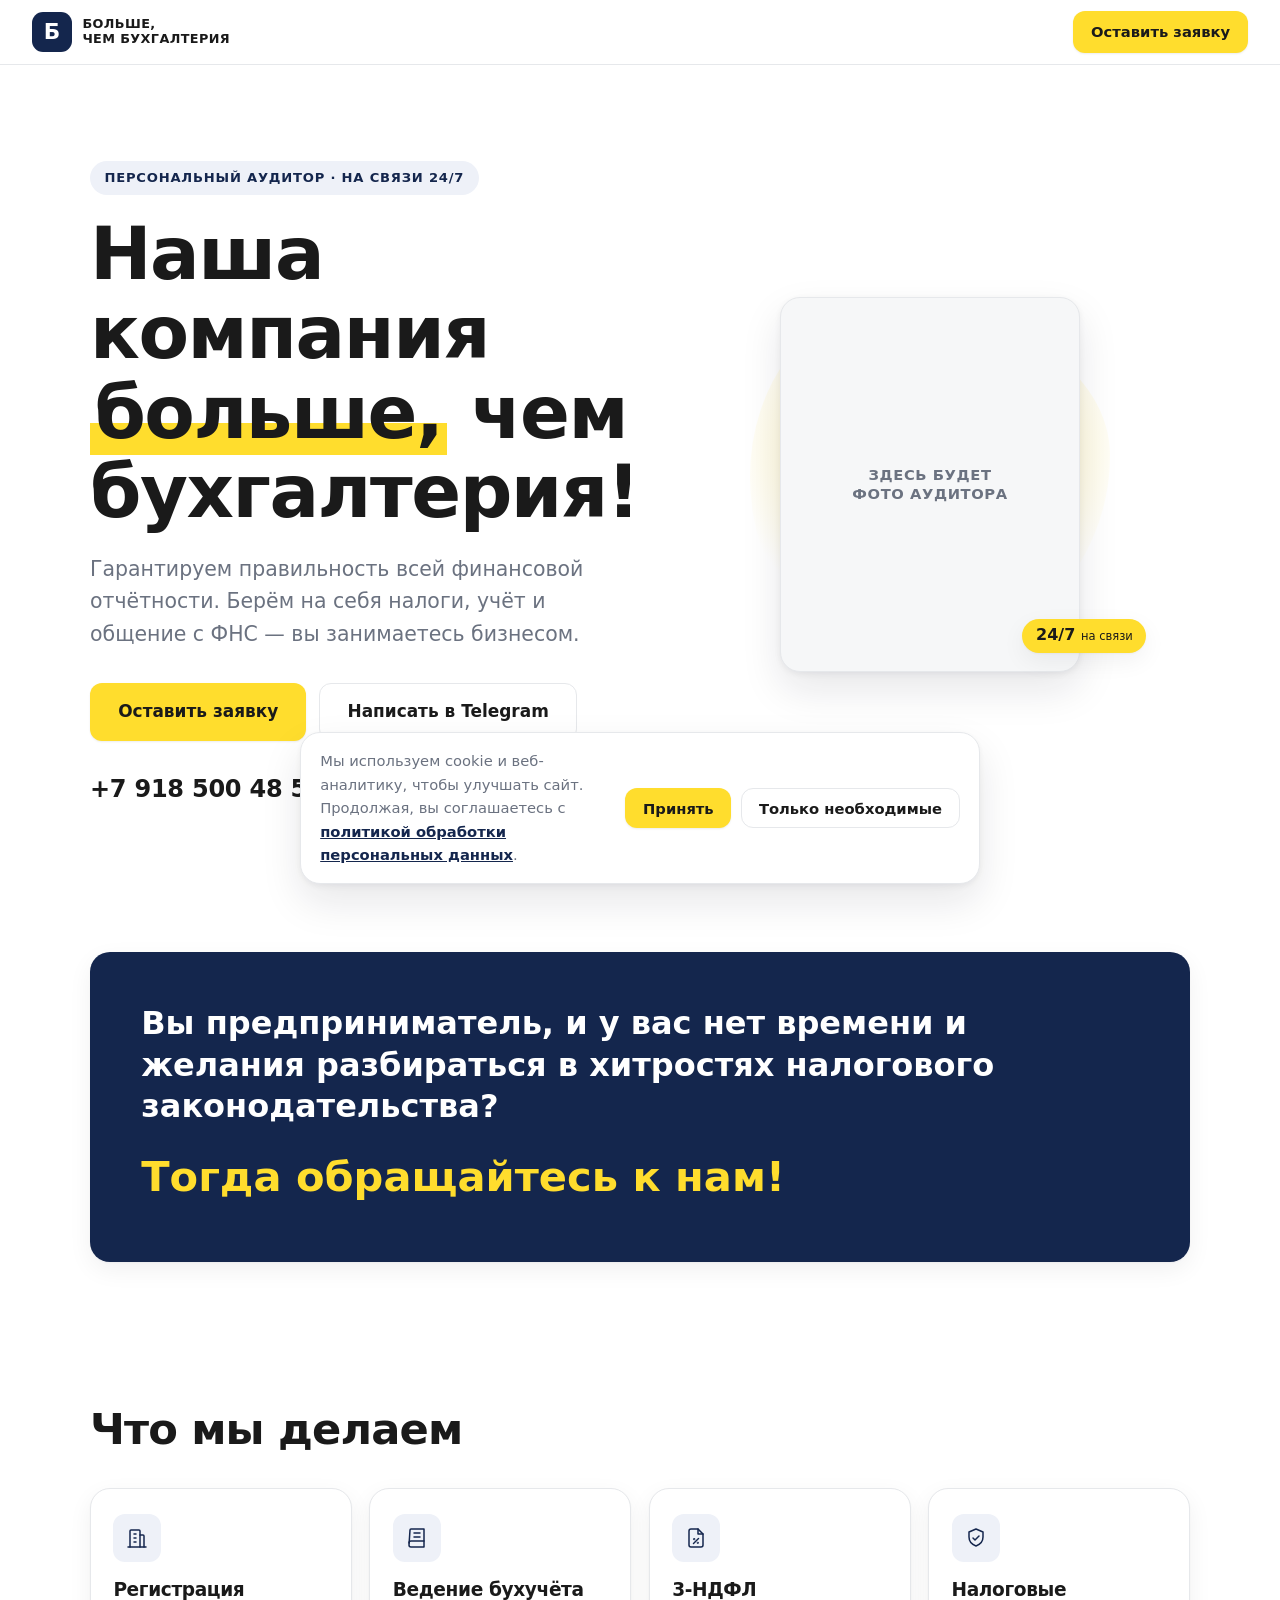
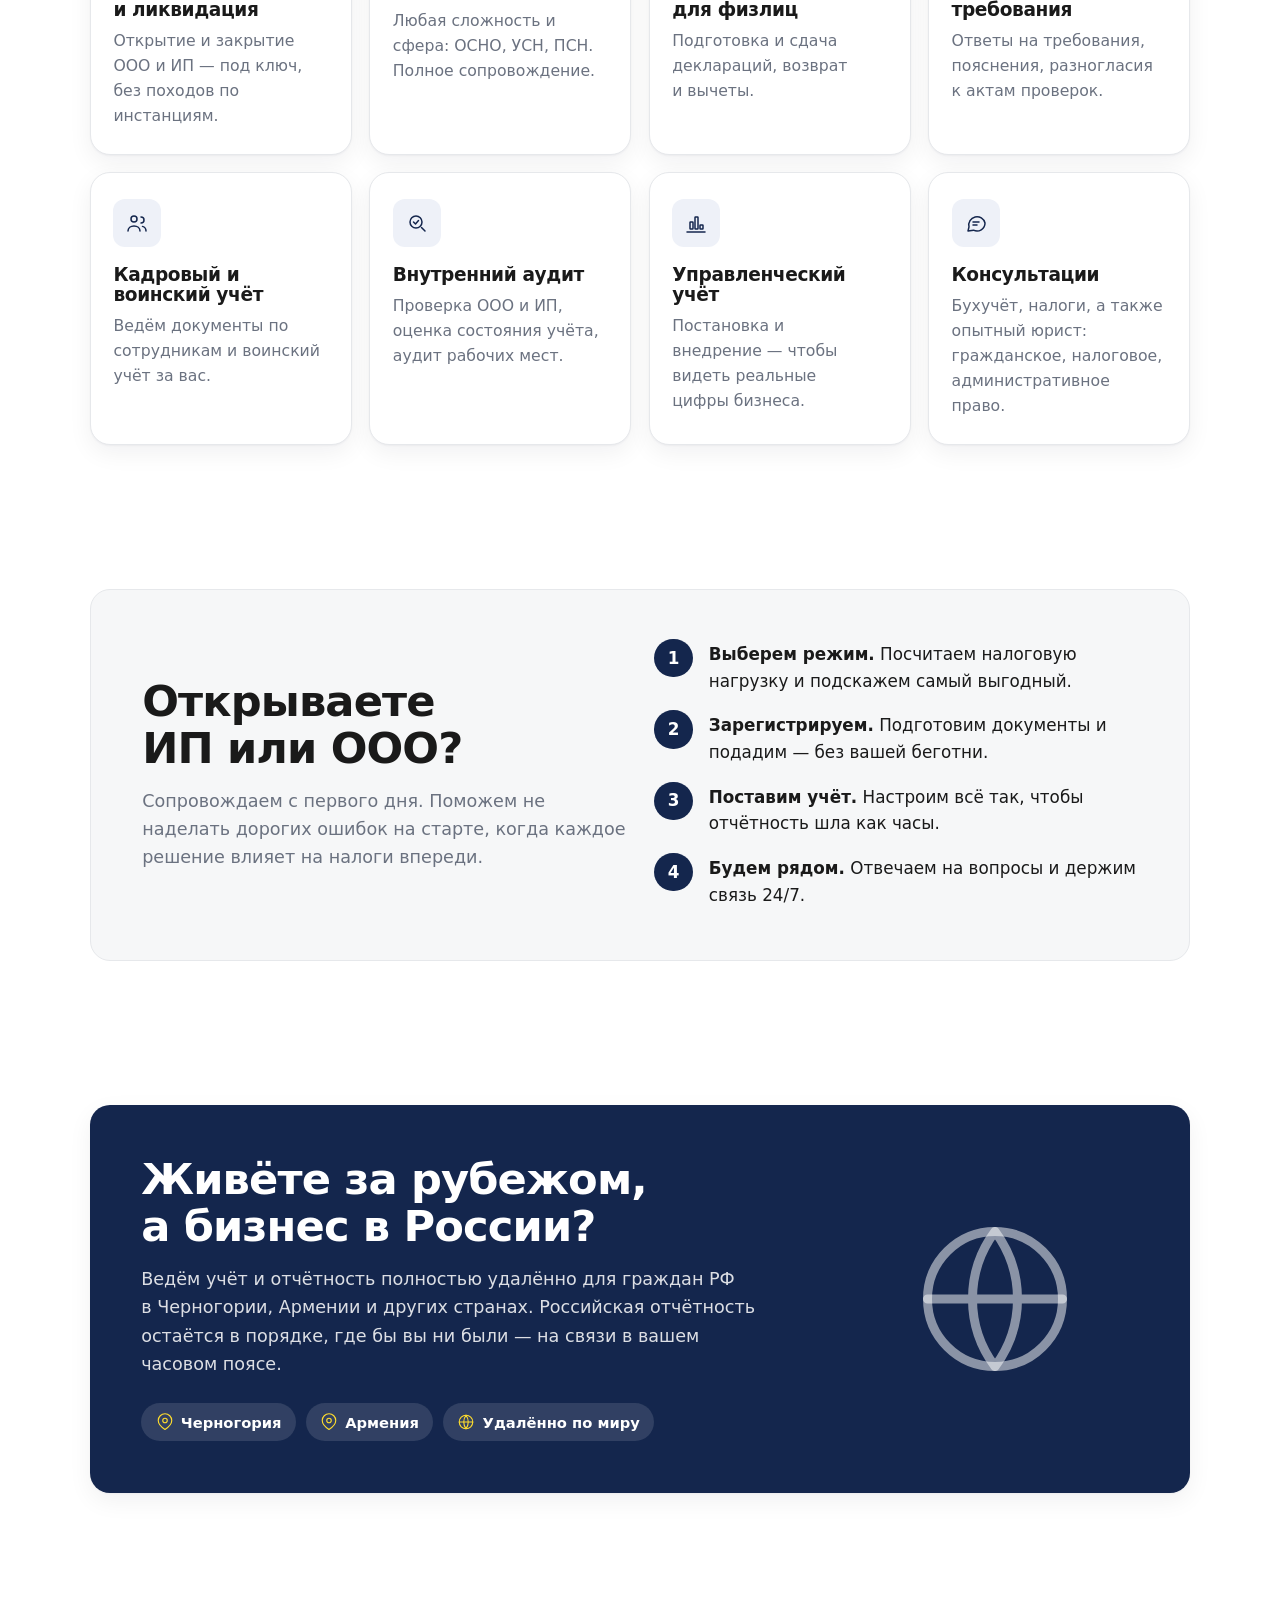
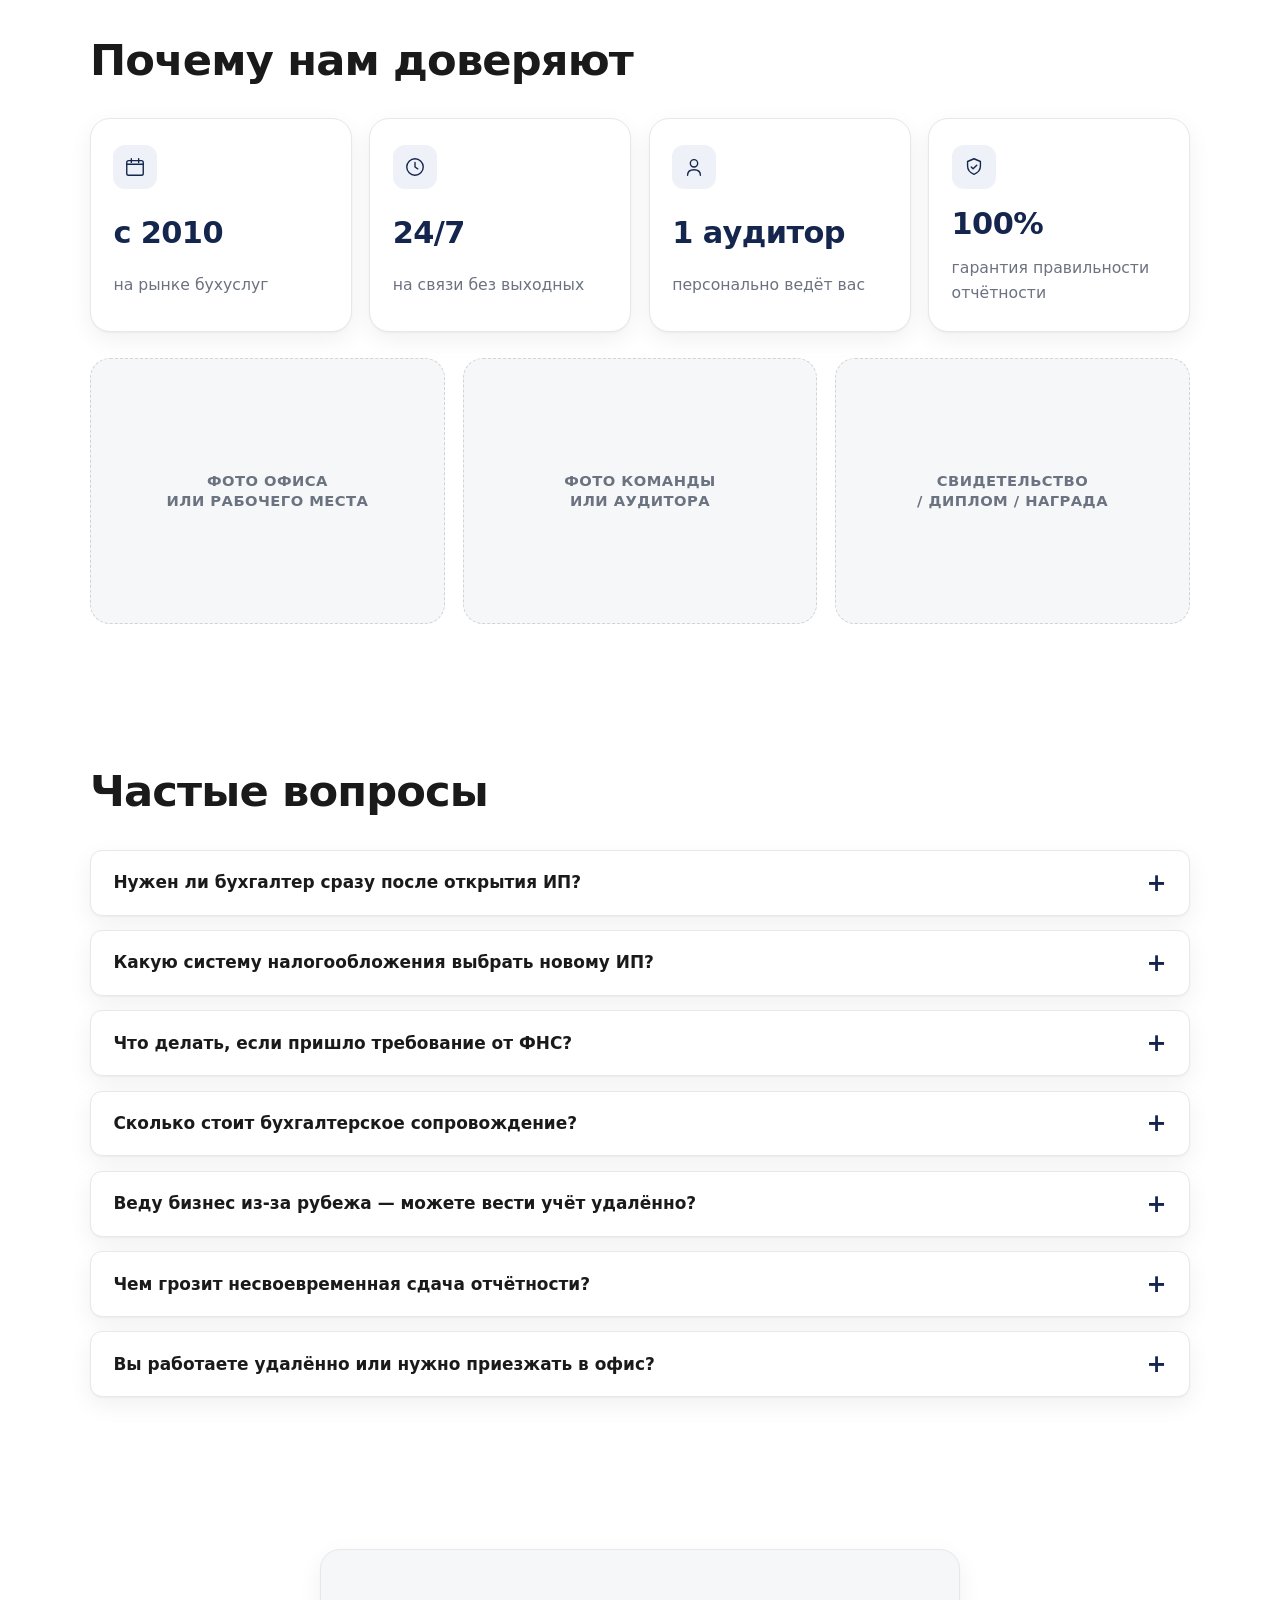
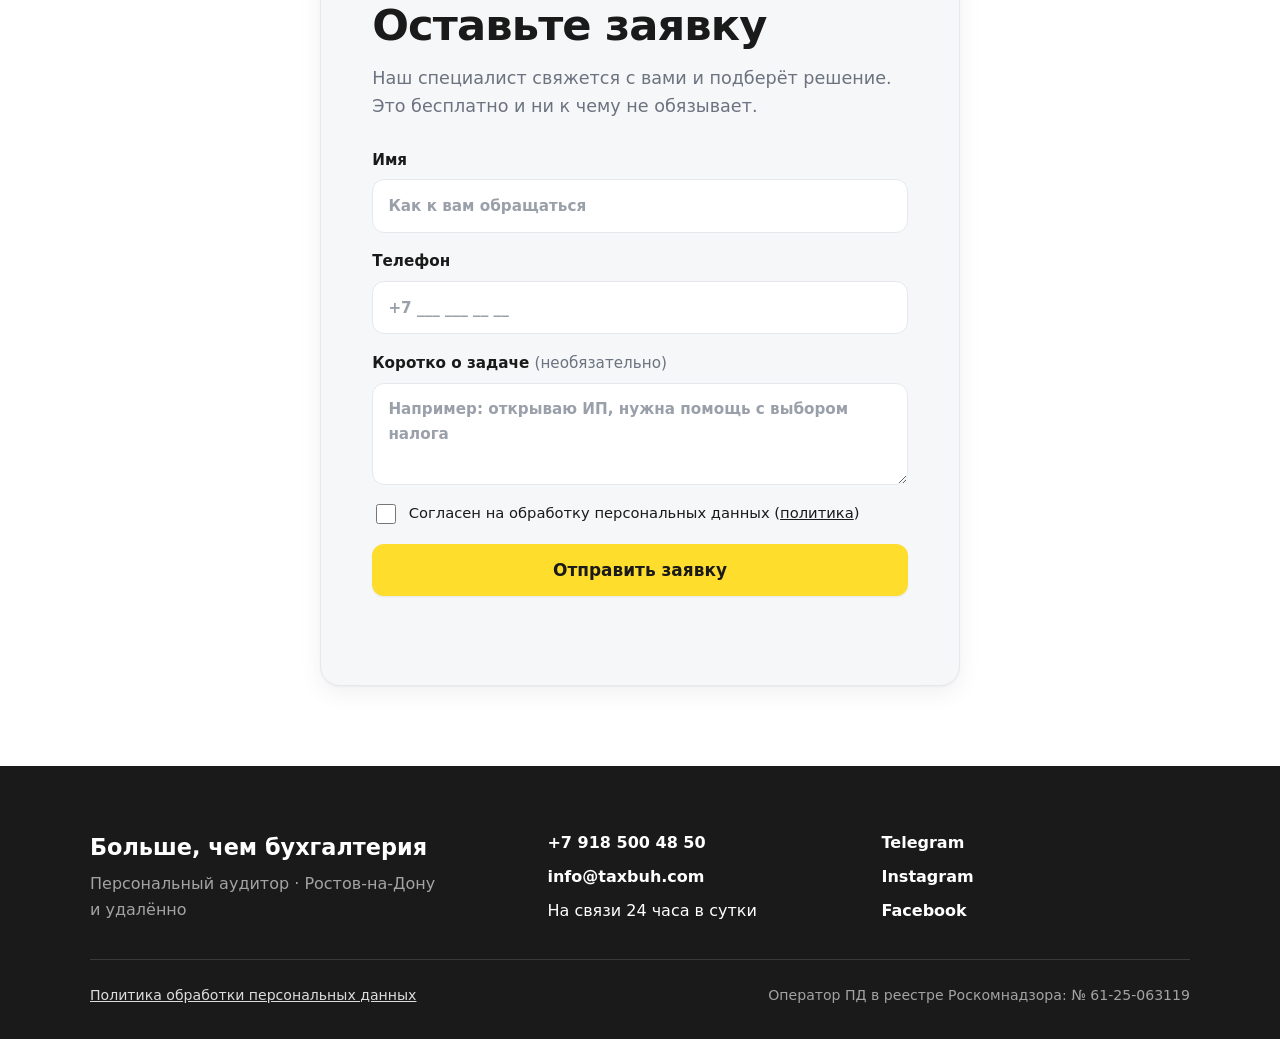
==== commit 5faa7667: "change: реальные контакты и домен taxbuh.com вместо заглушек Подставлены боевые значения: домен в ca" ====
--- a/index.html
+++ b/index.html
@@ -4,15 +4,15 @@
   <meta charset="UTF-8">
   <meta name="viewport" content="width=device-width, initial-scale=1.0">
 
-  <!-- SEO: узкие ключи под старт бизнеса (ТЗ §5.5). TODO: подставить домен в canonical/og:url -->
+  <!-- SEO: узкие ключи под старт бизнеса (ТЗ §5.5). -->
   <title>Бухгалтер для нового ИП и ООО — сопровождение бизнеса с нуля</title>
   <meta name="description" content="Персональный аудитор для нового и действующего бизнеса: регистрация ИП и ООО, ведение учёта (УСН, ОСНО, ПСН), отчётность, ответы на требования ФНС. На связи 24/7. Ростов-на-Дону и удалённо по РФ и за рубежом.">
-  <link rel="canonical" href="https://example.ru/">
+  <link rel="canonical" href="https://taxbuh.com/">
 
   <meta property="og:type" content="website">
   <meta property="og:title" content="Наша компания больше, чем бухгалтерия!">
   <meta property="og:description" content="Сопровождение ИП и ООО с первого дня. Персональный аудитор, гарантия правильности отчётности, на связи 24/7.">
-  <meta property="og:url" content="https://example.ru/">
+  <meta property="og:url" content="https://taxbuh.com/">
   <meta property="og:locale" content="ru_RU">
 
   <link rel="stylesheet" href="css/styles.css">
@@ -25,11 +25,11 @@
     "name": "Больше, чем бухгалтерия",
     "description": "Бухгалтерские и аудиторские услуги: регистрация и сопровождение ИП и ООО, ведение учёта, отчётность, аудит.",
     "telephone": "+7-918-500-48-50",
-    "email": "delo2025@bk.ru",
+    "email": "info@taxbuh.com",
     "areaServed": ["RU", "ME", "AM"],
     "address": { "@type": "PostalAddress", "addressLocality": "Ростов-на-Дону", "addressCountry": "RU" },
     "foundingDate": "2010",
-    "url": "https://example.ru/"
+    "url": "https://taxbuh.com/"
   }
   </script>
 
@@ -261,7 +261,7 @@
       </div>
       <div class="footer-contacts">
         <a href="tel:+79185004850">+7 918 500 48 50</a>
-        <a href="mailto:delo2025@bk.ru">delo2025@bk.ru</a>
+        <a href="mailto:info@taxbuh.com">info@taxbuh.com</a>
         <span>На связи 24 часа в сутки</span>
       </div>
       <div class="footer-social">
@@ -273,8 +273,7 @@
     </div>
     <div class="container footer-legal">
       <a href="privacy.html">Политика обработки персональных данных</a>
-      <!-- TODO: подставить номер в реестре операторов ПД (ТЗ §12 п.11) -->
-      <span>Оператор ПД в реестре Роскомнадзора: № ________</span>
+      <span>Оператор ПД в реестре Роскомнадзора: № 61-25-063119</span>
     </div>
   </footer>
 
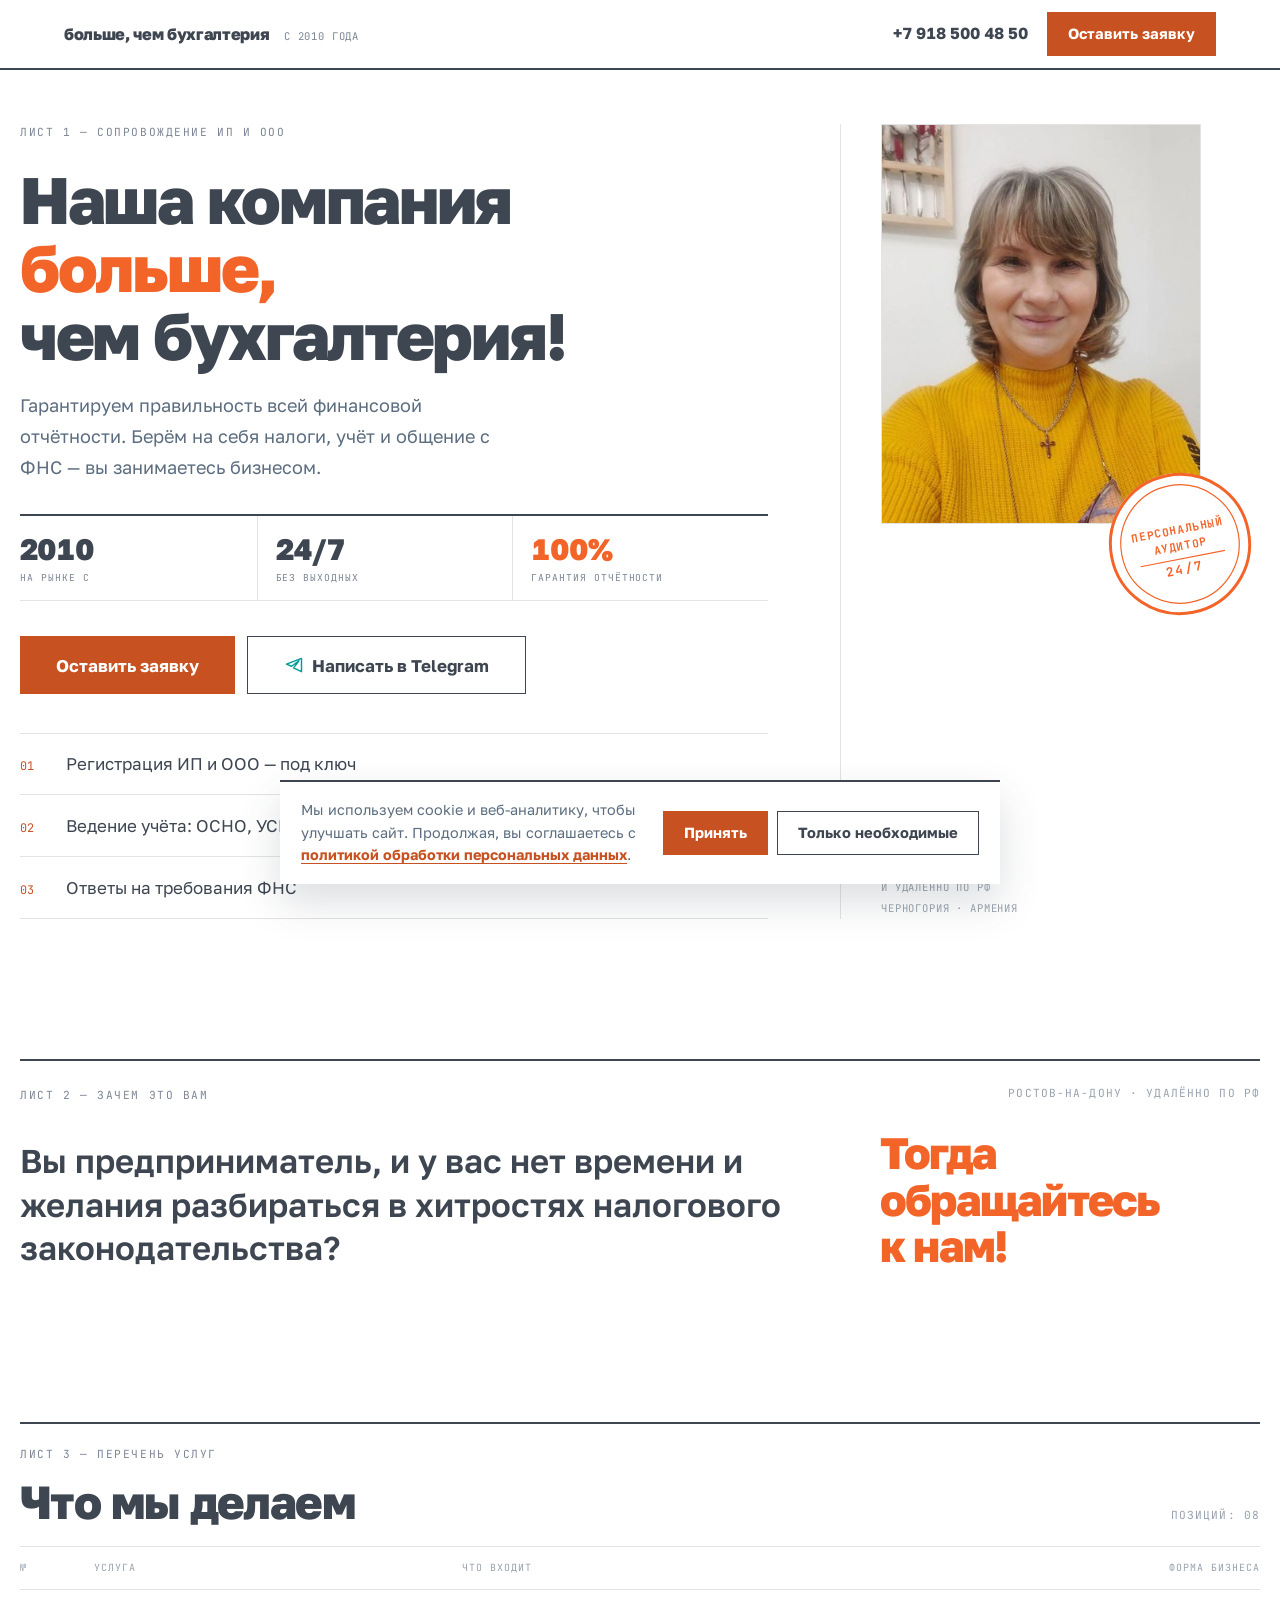
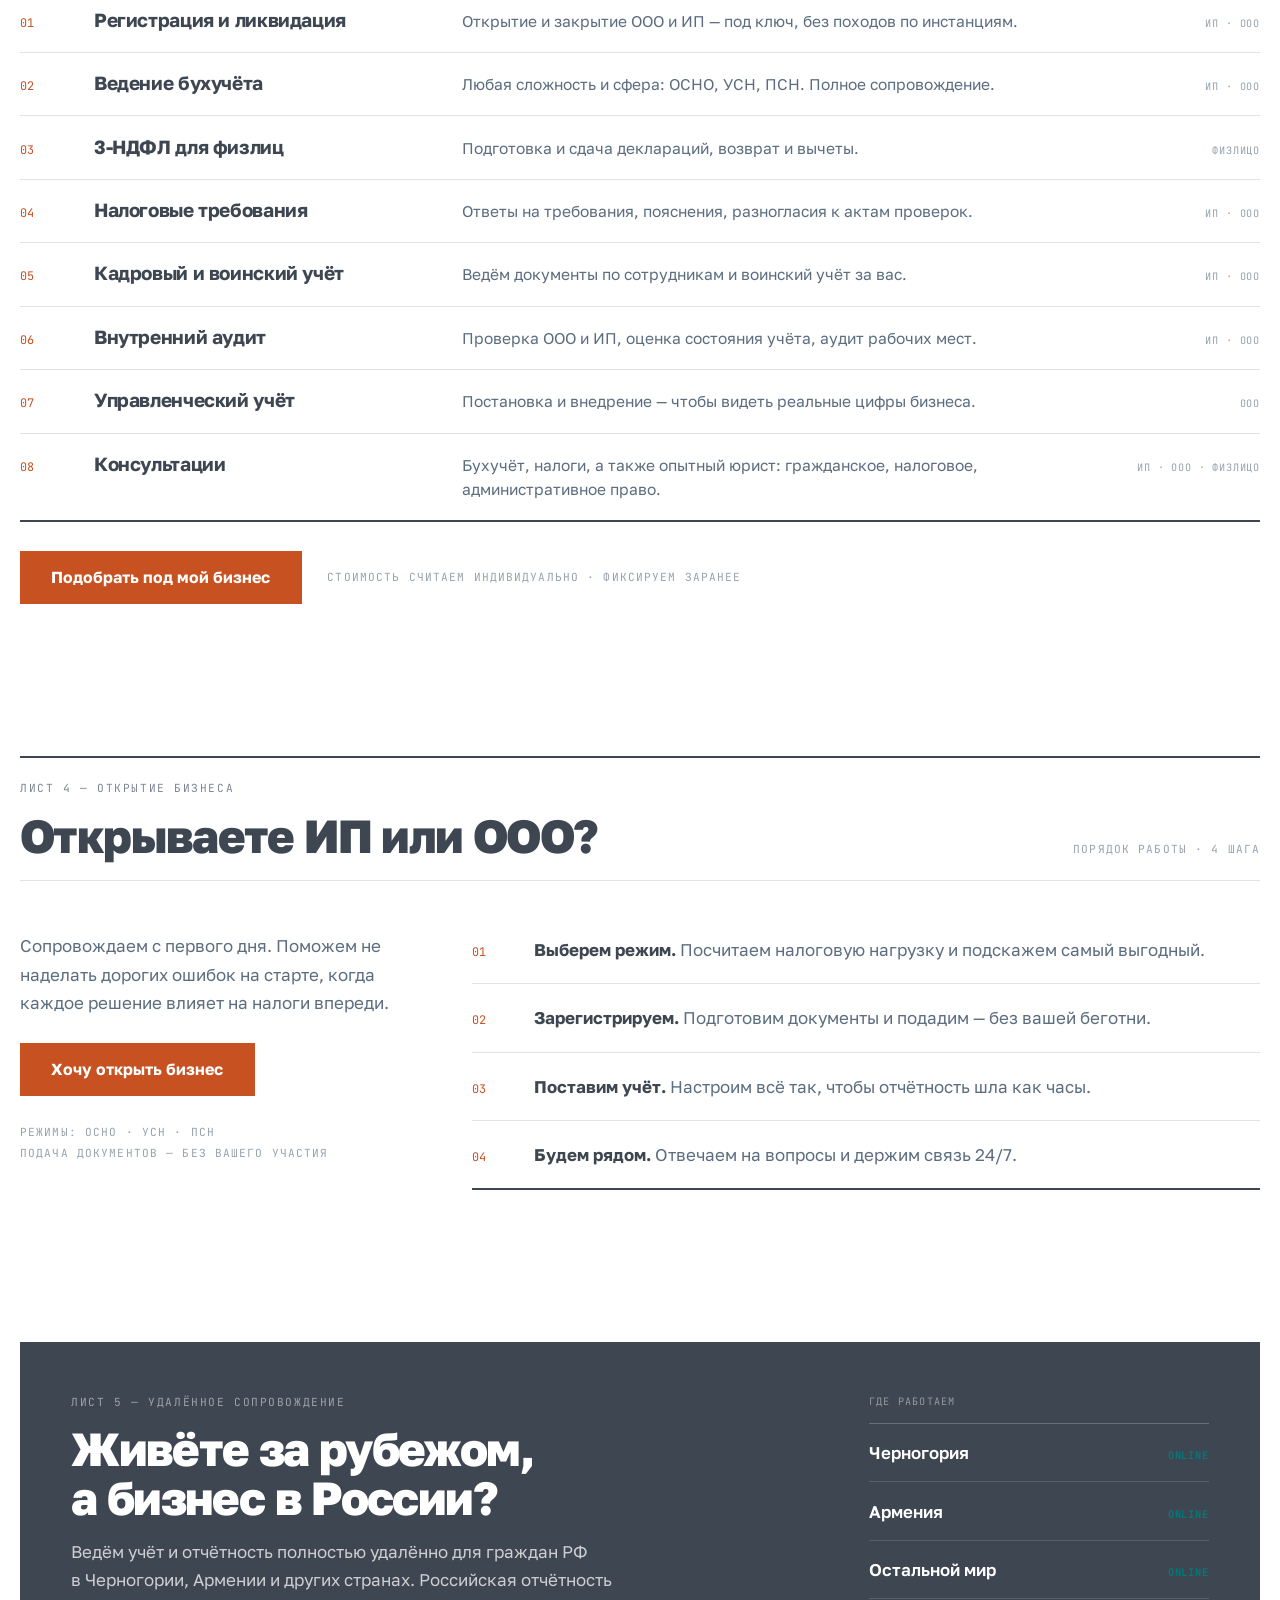
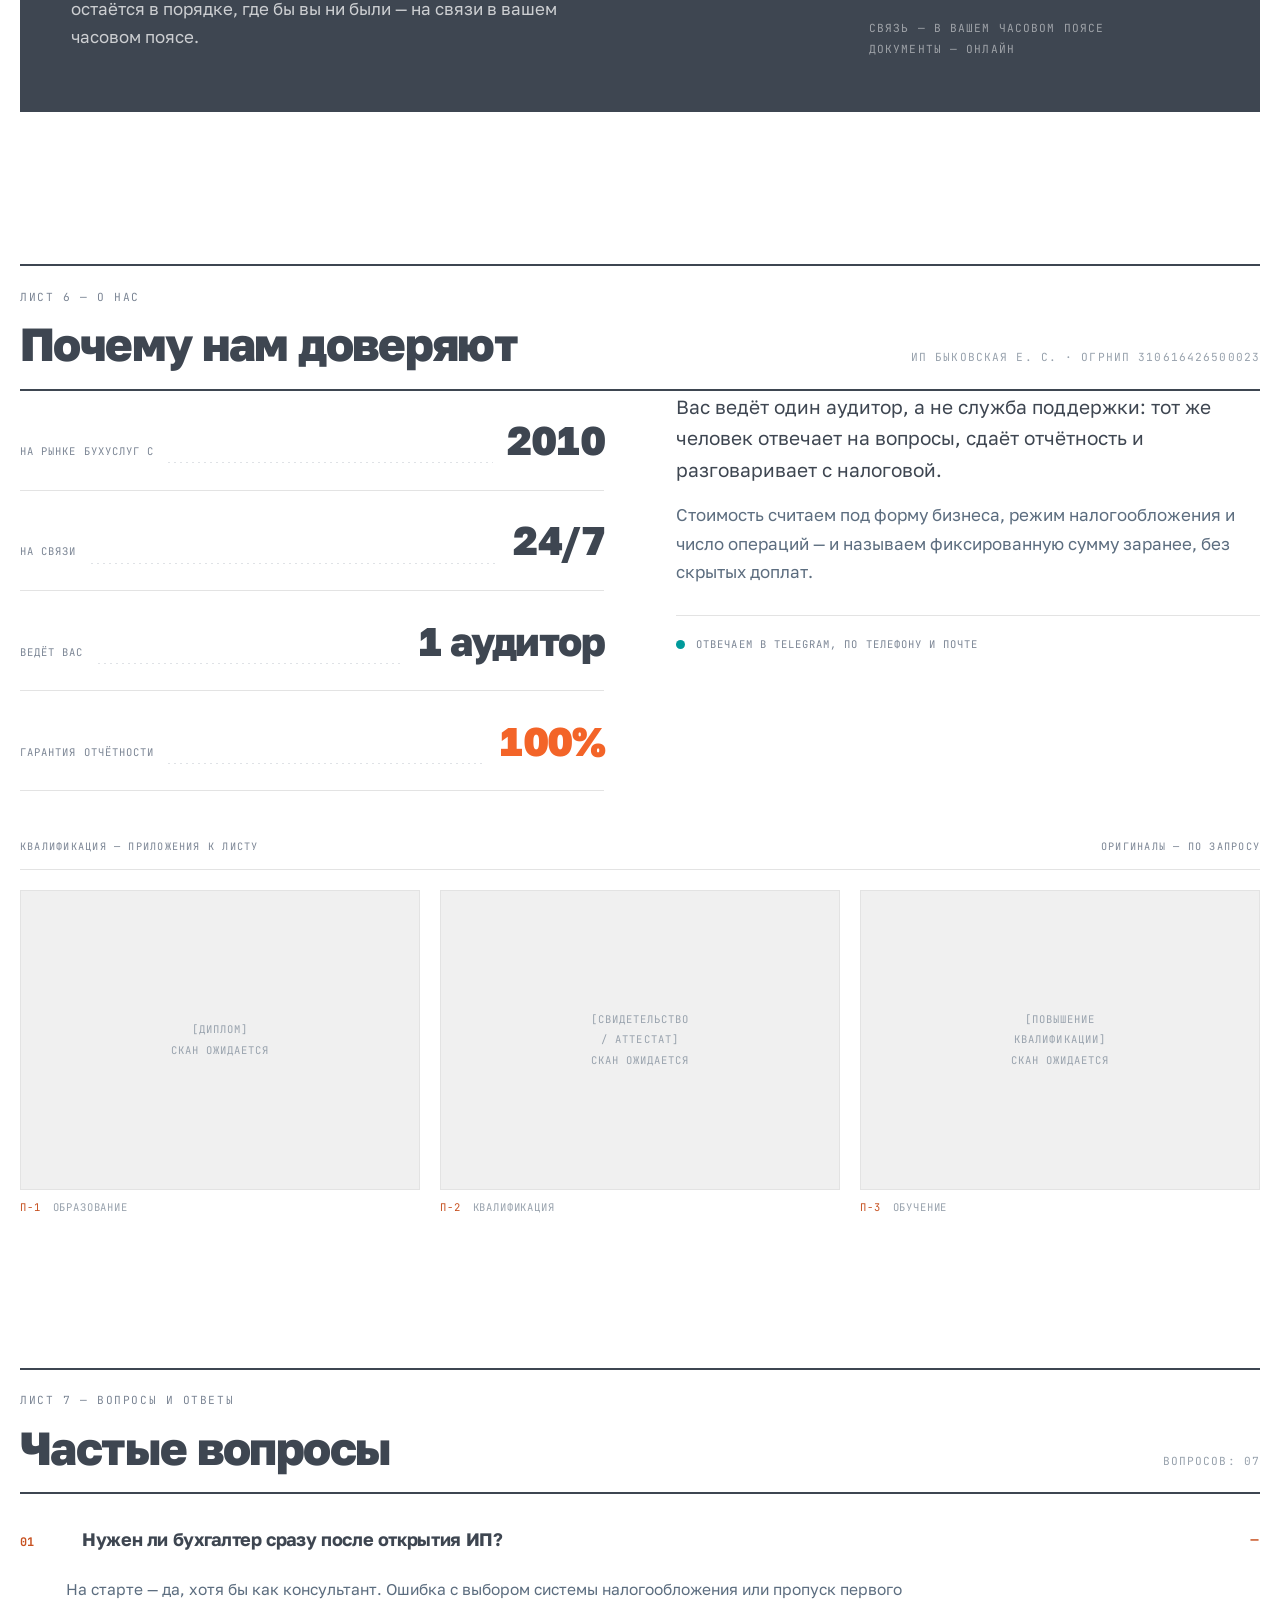
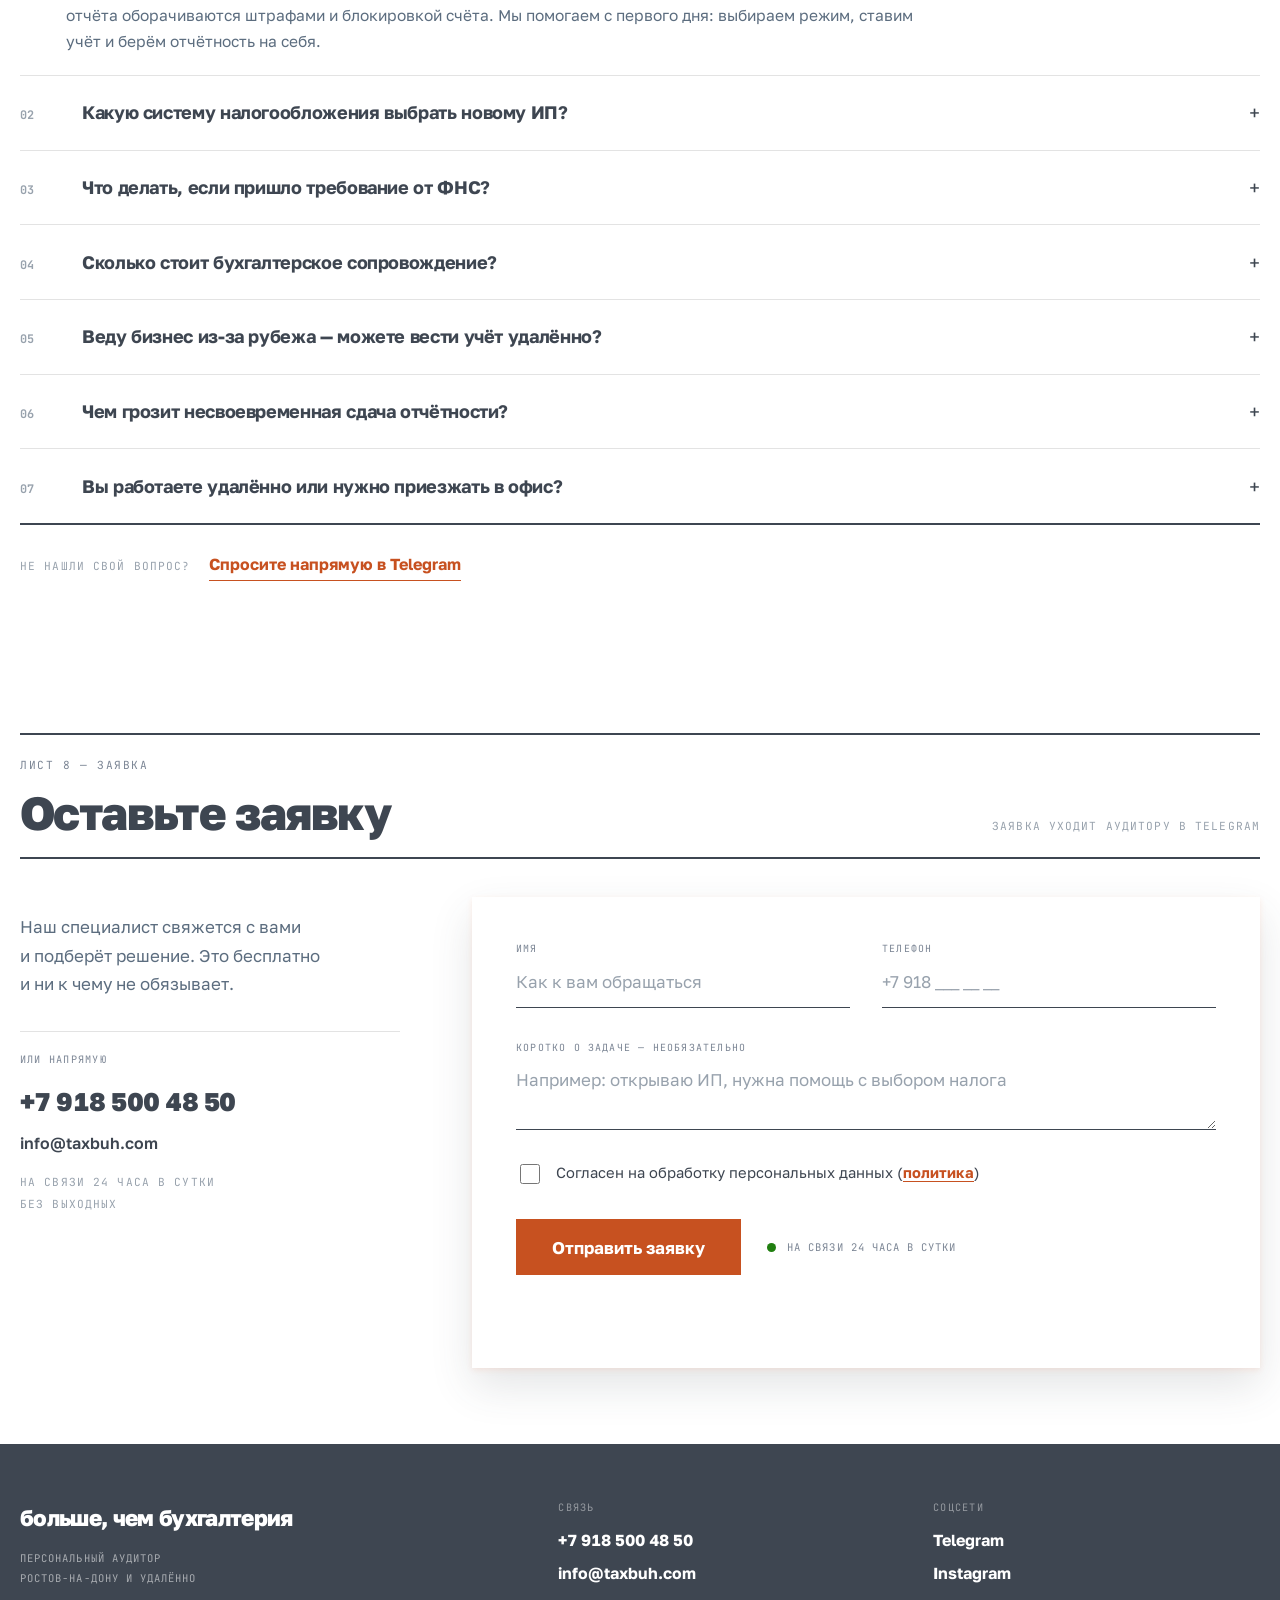
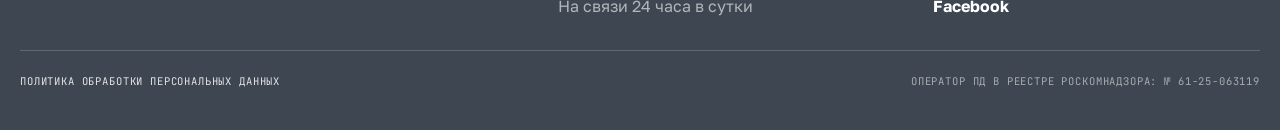
==== commit f1d81d84: "feat(site): «Ведомость» — основная версия + фото аудитора Корень превью = site/ из основного проекта" ====
--- a/index.html
+++ b/index.html
@@ -15,9 +15,10 @@
   <meta property="og:url" content="https://taxbuh.com/">
   <meta property="og:locale" content="ru_RU">
 
+  <link rel="preload" href="assets/fonts/golos-text-cyrillic.woff2" as="font" type="font/woff2" crossorigin>
   <link rel="stylesheet" href="css/styles.css">
 
-  <!-- Организация для поиска и нейроответов (ТЗ §5.5). TODO: уточнить адрес, соцсети, лого -->
+  <!-- Организация для поиска и нейроответов (ТЗ §5.5). TODO: соцсети и лого, когда будут -->
   <script type="application/ld+json">
   {
     "@context": "https://schema.org",
@@ -29,6 +30,7 @@
     "areaServed": ["RU", "ME", "AM"],
     "address": { "@type": "PostalAddress", "addressLocality": "Ростов-на-Дону", "addressCountry": "RU" },
     "foundingDate": "2010",
+    "image": "https://taxbuh.com/assets/img/auditor.jpg",
     "url": "https://taxbuh.com/"
   }
   </script>
@@ -62,218 +64,412 @@
 
   <header class="topbar">
     <a class="brand" href="#hero">
-      <span class="brand-mark">Б</span>
-      <span class="brand-name">больше,<br>чем бухгалтерия</span>
+      <span class="brand-name">больше, чем бухгалтерия</span>
+      <span class="mono brand-since">С 2010 ГОДА</span>
     </a>
-    <a class="btn btn-sm" href="#lead">Оставить заявку</a>
+    <div class="topbar-right">
+      <a class="phone-sm num" href="tel:+79185004850">+7 918 500 48 50</a>
+      <a class="btn btn-sm" href="#lead">Оставить заявку</a>
+    </div>
   </header>
 
   <main>
-    <!-- 1. HERO -->
+
+    <!-- ЛИСТ 1 — ПЕРВЫЙ ЭКРАН -->
     <section class="hero" id="hero">
-      <div class="hero-inner reveal-group">
+      <div class="hero-inner">
+
         <div class="hero-copy">
-          <p class="kicker reveal">Персональный аудитор · на связи 24/7</p>
-          <h1 class="hero-title reveal">Наша компания <span class="hl">больше,</span> чем бухгалтерия!</h1>
-          <p class="hero-sub reveal">Гарантируем правильность всей финансовой отчётности. Берём на себя налоги, учёт и общение с ФНС — вы занимаетесь бизнесом.</p>
-          <div class="hero-cta reveal">
+          <p class="mono sheet">ЛИСТ 1 — СОПРОВОЖДЕНИЕ ИП И ООО</p>
+
+          <h1 class="hero-title">Наша компания <span class="hl">больше,</span><br>чем бухгалтерия!</h1>
+
+          <p class="hero-sub">Гарантируем правильность всей финансовой отчётности. Берём на себя налоги, учёт и общение с ФНС — вы занимаетесь бизнесом.</p>
+
+          <ul class="figures">
+            <li>
+              <span class="figure num">2010</span>
+              <span class="mono figure-cap">НА РЫНКЕ С</span>
+            </li>
+            <li>
+              <span class="figure num">24/7</span>
+              <span class="mono figure-cap">БЕЗ ВЫХОДНЫХ</span>
+            </li>
+            <li>
+              <span class="figure num accent">100%</span>
+              <span class="mono figure-cap">ГАРАНТИЯ ОТЧЁТНОСТИ</span>
+            </li>
+          </ul>
+
+          <div class="hero-cta">
             <a class="btn btn-lg" href="#lead">Оставить заявку</a>
-            <!-- TODO: подставить @username бота -->
-            <a class="btn btn-lg btn-ghost" href="https://t.me/your_bot_username" target="_blank" rel="noopener">Написать в Telegram</a>
-          </div>
-          <div class="hero-meta reveal">
-            <a class="phone" href="tel:+79185004850">+7 918 500 48 50</a>
-            <span class="badge-247">24/7</span>
-          </div>
-        </div>
-
-        <div class="hero-visual reveal">
-          <!-- Слот под портрет аудитора. TODO: заменить на <img src="assets/ekaterina.jpg" alt="Екатерина — персональный аудитор"> -->
+            <!-- TODO: подставить @username боевого бота (заказчица создаёт в @BotFather) -->
+            <a class="btn btn-lg btn-ghost" href="https://t.me/your_bot_username" target="_blank" rel="noopener">
+              <svg viewBox="0 0 24 24" fill="none" stroke="currentColor" stroke-width="1.7" stroke-linecap="round" stroke-linejoin="round" aria-hidden="true"><path d="M21 4L3 11l6 2.5L18 7l-6.5 8.5L21 20z"/></svg>
+              Написать в Telegram
+            </a>
+          </div>
+
+          <ol class="rows rows-compact">
+            <li><span class="mono row-no">01</span><span class="row-body">Регистрация ИП и ООО — под ключ</span></li>
+            <li><span class="mono row-no">02</span><span class="row-body">Ведение учёта: ОСНО, УСН, ПСН</span></li>
+            <li><span class="mono row-no">03</span><span class="row-body">Ответы на требования ФНС</span></li>
+          </ol>
+        </div>
+
+        <div class="hero-side">
           <figure class="photo-slot photo-portrait">
-            <span class="photo-slot-label">Здесь будет<br>фото аудитора</span>
+            <img src="assets/img/auditor.jpg"
+                 srcset="assets/img/auditor-400.jpg 400w, assets/img/auditor.jpg 720w"
+                 sizes="(min-width: 760px) 320px, min(100vw - 2.5rem, 320px)"
+                 width="720" height="900" fetchpriority="high"
+                 alt="Персональный аудитор — ваш специалист по учёту и отчётности">
           </figure>
-          <span class="seal" aria-hidden="true"><b>24/7</b><i>на связи</i></span>
-        </div>
-      </div>
-    </section>
-
-    <!-- 2. БОЛИ -->
-    <section class="pain" id="pain">
-      <div class="container reveal-group">
-        <p class="pain-q reveal">Вы предприниматель, и у вас нет времени и желания разбираться в&nbsp;хитростях налогового законодательства?</p>
-        <p class="pain-a reveal">Тогда обращайтесь к&nbsp;нам!</p>
-      </div>
-    </section>
-
-    <!-- 3. УСЛУГИ -->
-    <section class="services" id="services">
-      <div class="container">
-        <h2 class="section-title reveal">Что мы делаем</h2>
-        <ul class="cards reveal-group">
-          <li class="card reveal">
-            <span class="card-icon" aria-hidden="true"><svg viewBox="0 0 24 24" fill="none" stroke="currentColor" stroke-width="1.5" stroke-linecap="round" stroke-linejoin="round"><path d="M3 21h18"/><path d="M5 21V5a1 1 0 0 1 1-1h8a1 1 0 0 1 1 1v16"/><path d="M19 21V10a1 1 0 0 0-1-1h-3"/><path d="M9 8h2M9 12h2M9 16h2"/></svg></span>
-            <h3>Регистрация и ликвидация</h3><p>Открытие и закрытие ООО и ИП — под ключ, без походов по инстанциям.</p></li>
-          <li class="card reveal">
-            <span class="card-icon" aria-hidden="true"><svg viewBox="0 0 24 24" fill="none" stroke="currentColor" stroke-width="1.5" stroke-linecap="round" stroke-linejoin="round"><path d="M5 4a1 1 0 0 1 1-1h13v18H6a2 2 0 0 1-2-2z"/><path d="M4 17a2 2 0 0 1 2-2h13"/><path d="M9 7h6M9 11h6"/></svg></span>
-            <h3>Ведение бухучёта</h3><p>Любая сложность и сфера: ОСНО, УСН, ПСН. Полное сопровождение.</p></li>
-          <li class="card reveal">
-            <span class="card-icon" aria-hidden="true"><svg viewBox="0 0 24 24" fill="none" stroke="currentColor" stroke-width="1.5" stroke-linecap="round" stroke-linejoin="round"><path d="M14 3H7a2 2 0 0 0-2 2v14a2 2 0 0 0 2 2h10a2 2 0 0 0 2-2V8z"/><path d="M14 3v5h5"/><path d="M14.5 12.5l-5 5"/><circle cx="10.2" cy="13.2" r=".4"/><circle cx="13.8" cy="16.8" r=".4"/></svg></span>
-            <h3>3-НДФЛ для физлиц</h3><p>Подготовка и сдача деклараций, возврат и вычеты.</p></li>
-          <li class="card reveal">
-            <span class="card-icon" aria-hidden="true"><svg viewBox="0 0 24 24" fill="none" stroke="currentColor" stroke-width="1.5" stroke-linecap="round" stroke-linejoin="round"><path d="M12 3l7 3v5c0 4.5-3 7.5-7 9-4-1.5-7-4.5-7-9V6z"/><path d="M9 12l2 2 4-4"/></svg></span>
-            <h3>Налоговые требования</h3><p>Ответы на требования, пояснения, разногласия к актам проверок.</p></li>
-          <li class="card reveal">
-            <span class="card-icon" aria-hidden="true"><svg viewBox="0 0 24 24" fill="none" stroke="currentColor" stroke-width="1.5" stroke-linecap="round" stroke-linejoin="round"><circle cx="9" cy="8" r="3"/><path d="M3 20c0-3 2.7-5 6-5s6 2 6 5"/><path d="M16 6a3 3 0 0 1 0 6"/><path d="M21 20c0-2.3-1.3-4-3.5-4.6"/></svg></span>
-            <h3>Кадровый и воинский учёт</h3><p>Ведём документы по сотрудникам и воинский учёт за вас.</p></li>
-          <li class="card reveal">
-            <span class="card-icon" aria-hidden="true"><svg viewBox="0 0 24 24" fill="none" stroke="currentColor" stroke-width="1.5" stroke-linecap="round" stroke-linejoin="round"><circle cx="11" cy="11" r="6"/><path d="M20 20l-3.5-3.5"/><path d="M8.5 11l2 2 3-3.5"/></svg></span>
-            <h3>Внутренний аудит</h3><p>Проверка ООО и ИП, оценка состояния учёта, аудит рабочих мест.</p></li>
-          <li class="card reveal">
-            <span class="card-icon" aria-hidden="true"><svg viewBox="0 0 24 24" fill="none" stroke="currentColor" stroke-width="1.5" stroke-linecap="round" stroke-linejoin="round"><path d="M3 21h18"/><rect x="6" y="11" width="3" height="7" rx=".5"/><rect x="11" y="6" width="3" height="12" rx=".5"/><rect x="16" y="14" width="3" height="4" rx=".5"/></svg></span>
-            <h3>Управленческий учёт</h3><p>Постановка и внедрение — чтобы видеть реальные цифры бизнеса.</p></li>
-          <li class="card reveal">
-            <span class="card-icon" aria-hidden="true"><svg viewBox="0 0 24 24" fill="none" stroke="currentColor" stroke-width="1.5" stroke-linecap="round" stroke-linejoin="round"><path d="M21 12a8 8 0 0 1-11.5 7.2L4 20l1-4.2A8 8 0 1 1 21 12z"/><path d="M9 11h6M9 14h4"/></svg></span>
-            <h3>Консультации</h3><p>Бухучёт, налоги, а также опытный юрист: гражданское, налоговое, административное право.</p></li>
-        </ul>
-      </div>
-    </section>
-
-    <!-- 4. СТАРТ БИЗНЕСА -->
-    <section class="startup" id="startup">
-      <div class="container startup-inner reveal-group">
-        <div class="reveal">
-          <h2 class="section-title">Открываете ИП или&nbsp;ООО?</h2>
-          <p class="lead">Сопровождаем с&nbsp;первого дня. Поможем не наделать дорогих ошибок на старте, когда каждое решение влияет на налоги впереди.</p>
-        </div>
-        <ol class="steps reveal">
-          <li><b>Выберем режим.</b> Посчитаем налоговую нагрузку и подскажем самый выгодный.</li>
-          <li><b>Зарегистрируем.</b> Подготовим документы и подадим — без вашей беготни.</li>
-          <li><b>Поставим учёт.</b> Настроим всё так, чтобы отчётность шла как часы.</li>
-          <li><b>Будем рядом.</b> Отвечаем на вопросы и держим связь 24/7.</li>
+
+          <svg class="stamp" viewBox="0 0 200 200" aria-hidden="true">
+            <circle class="stamp-bg" cx="100" cy="100" r="96"/>
+            <circle cx="100" cy="100" r="94" fill="none" stroke="currentColor" stroke-width="4"/>
+            <circle cx="100" cy="100" r="80" fill="none" stroke="currentColor" stroke-width="1.6"/>
+            <text x="100" y="86" text-anchor="middle" fill="currentColor" font-family="JetBrains Mono, monospace" font-size="15" font-weight="700" letter-spacing="1">ПЕРСОНАЛЬНЫЙ</text>
+            <text x="100" y="108" text-anchor="middle" fill="currentColor" font-family="JetBrains Mono, monospace" font-size="15" font-weight="700" letter-spacing="1">АУДИТОР</text>
+            <line x1="42" y1="120" x2="158" y2="120" stroke="currentColor" stroke-width="1.6"/>
+            <text x="100" y="140" text-anchor="middle" fill="currentColor" font-family="JetBrains Mono, monospace" font-size="17" font-weight="700" letter-spacing="2">24/7</text>
+          </svg>
+
+          <p class="mono hero-geo">РОСТОВ-НА-ДОНУ<br>И УДАЛЁННО ПО РФ<br>ЧЕРНОГОРИЯ · АРМЕНИЯ</p>
+        </div>
+
+      </div>
+    </section>
+
+    <!-- ЛИСТ 2 — БОЛИ -->
+    <section class="sheet-block pain" id="pain">
+      <div class="container">
+        <div class="sheet-head">
+          <p class="mono sheet">ЛИСТ 2 — ЗАЧЕМ ЭТО ВАМ</p>
+          <p class="mono sheet-note">РОСТОВ-НА-ДОНУ · УДАЛЁННО ПО РФ</p>
+        </div>
+        <div class="pain-inner">
+          <p class="pain-q">Вы предприниматель, и у вас нет времени и желания разбираться в&nbsp;хитростях налогового законодательства?</p>
+          <p class="pain-a">Тогда обращайтесь к&nbsp;нам!</p>
+        </div>
+      </div>
+    </section>
+
+    <!-- ЛИСТ 3 — УСЛУГИ -->
+    <section class="sheet-block" id="services">
+      <div class="container">
+        <div class="sheet-head sheet-head-rule">
+          <div>
+            <p class="mono sheet">ЛИСТ 3 — ПЕРЕЧЕНЬ УСЛУГ</p>
+            <h2 class="section-title">Что мы делаем</h2>
+          </div>
+          <p class="mono sheet-note num">ПОЗИЦИЙ: 08</p>
+        </div>
+
+        <div class="table-head mono" aria-hidden="true">
+          <span>№</span><span>УСЛУГА</span><span>ЧТО ВХОДИТ</span><span class="ta-r">ФОРМА БИЗНЕСА</span>
+        </div>
+
+        <ol class="rows rows-services">
+          <li>
+            <span class="mono row-no num">01</span>
+            <h3 class="row-name">Регистрация и ликвидация</h3>
+            <p class="row-desc">Открытие и закрытие ООО и ИП — под ключ, без походов по инстанциям.</p>
+            <span class="mono row-tag">ИП · ООО</span>
+          </li>
+          <li>
+            <span class="mono row-no num">02</span>
+            <h3 class="row-name">Ведение бухучёта</h3>
+            <p class="row-desc">Любая сложность и сфера: ОСНО, УСН, ПСН. Полное сопровождение.</p>
+            <span class="mono row-tag">ИП · ООО</span>
+          </li>
+          <li>
+            <span class="mono row-no num">03</span>
+            <h3 class="row-name">3-НДФЛ для физлиц</h3>
+            <p class="row-desc">Подготовка и сдача деклараций, возврат и вычеты.</p>
+            <span class="mono row-tag">ФИЗЛИЦО</span>
+          </li>
+          <li>
+            <span class="mono row-no num">04</span>
+            <h3 class="row-name">Налоговые требования</h3>
+            <p class="row-desc">Ответы на требования, пояснения, разногласия к актам проверок.</p>
+            <span class="mono row-tag">ИП · ООО</span>
+          </li>
+          <li>
+            <span class="mono row-no num">05</span>
+            <h3 class="row-name">Кадровый и воинский учёт</h3>
+            <p class="row-desc">Ведём документы по сотрудникам и воинский учёт за вас.</p>
+            <span class="mono row-tag">ИП · ООО</span>
+          </li>
+          <li>
+            <span class="mono row-no num">06</span>
+            <h3 class="row-name">Внутренний аудит</h3>
+            <p class="row-desc">Проверка ООО и ИП, оценка состояния учёта, аудит рабочих мест.</p>
+            <span class="mono row-tag">ИП · ООО</span>
+          </li>
+          <li>
+            <span class="mono row-no num">07</span>
+            <h3 class="row-name">Управленческий учёт</h3>
+            <p class="row-desc">Постановка и внедрение — чтобы видеть реальные цифры бизнеса.</p>
+            <span class="mono row-tag">ООО</span>
+          </li>
+          <li class="row-last">
+            <span class="mono row-no num">08</span>
+            <h3 class="row-name">Консультации</h3>
+            <p class="row-desc">Бухучёт, налоги, а также опытный юрист: гражданское, налоговое, административное право.</p>
+            <span class="mono row-tag">ИП · ООО · ФИЗЛИЦО</span>
+          </li>
         </ol>
-      </div>
-    </section>
-
-    <!-- 5. ДЛЯ ТЕХ, КТО ЗА РУБЕЖОМ -->
-    <!-- TODO: уточнить у заказчика конкретику услуг для Черногории/Армении (ТЗ §12 п.6) -->
-    <section class="abroad" id="abroad">
-      <div class="container abroad-inner reveal-group">
-        <div class="reveal">
-          <h2 class="section-title">Живёте за рубежом, а&nbsp;бизнес в&nbsp;России?</h2>
-          <p class="lead">Ведём учёт и отчётность полностью удалённо для граждан РФ в&nbsp;Черногории, Армении и&nbsp;других странах. Российская отчётность остаётся в&nbsp;порядке, где&nbsp;бы вы ни&nbsp;были — на связи в&nbsp;вашем часовом поясе.</p>
-          <ul class="abroad-tags">
-            <li><svg viewBox="0 0 24 24" fill="none" stroke="currentColor" stroke-width="1.5" stroke-linecap="round" stroke-linejoin="round" aria-hidden="true"><path d="M21 10c0 6-9 12-9 12s-9-6-9-12a9 9 0 0 1 18 0z"/><circle cx="12" cy="10" r="3"/></svg> Черногория</li>
-            <li><svg viewBox="0 0 24 24" fill="none" stroke="currentColor" stroke-width="1.5" stroke-linecap="round" stroke-linejoin="round" aria-hidden="true"><path d="M21 10c0 6-9 12-9 12s-9-6-9-12a9 9 0 0 1 18 0z"/><circle cx="12" cy="10" r="3"/></svg> Армения</li>
-            <li><svg viewBox="0 0 24 24" fill="none" stroke="currentColor" stroke-width="1.5" stroke-linecap="round" stroke-linejoin="round" aria-hidden="true"><path d="M12 3a15 15 0 0 1 0 18M12 3a15 15 0 0 0 0 18M3 12h18"/><circle cx="12" cy="12" r="9"/></svg> Удалённо по миру</li>
+
+        <div class="after-table">
+          <a class="btn" href="#lead">Подобрать под мой бизнес</a>
+          <p class="mono sheet-note">СТОИМОСТЬ СЧИТАЕМ ИНДИВИДУАЛЬНО · ФИКСИРУЕМ ЗАРАНЕЕ</p>
+        </div>
+      </div>
+    </section>
+
+    <!-- ЛИСТ 4 — СТАРТ БИЗНЕСА -->
+    <section class="sheet-block" id="startup">
+      <div class="container">
+        <div class="sheet-head sheet-head-rule">
+          <div>
+            <p class="mono sheet">ЛИСТ 4 — ОТКРЫТИЕ БИЗНЕСА</p>
+            <h2 class="section-title">Открываете ИП или&nbsp;ООО?</h2>
+          </div>
+          <p class="mono sheet-note">ПОРЯДОК РАБОТЫ · 4 ШАГА</p>
+        </div>
+
+        <div class="startup-inner">
+          <div>
+            <p class="lead">Сопровождаем с&nbsp;первого дня. Поможем не наделать дорогих ошибок на старте, когда каждое решение влияет на налоги впереди.</p>
+            <a class="btn" href="#lead">Хочу открыть бизнес</a>
+            <p class="mono sheet-note block">РЕЖИМЫ: ОСНО · УСН · ПСН<br>ПОДАЧА ДОКУМЕНТОВ — БЕЗ ВАШЕГО УЧАСТИЯ</p>
+          </div>
+
+          <ol class="rows rows-steps">
+            <li><span class="mono row-no num">01</span><p class="row-body"><b>Выберем режим.</b> Посчитаем налоговую нагрузку и подскажем самый выгодный.</p></li>
+            <li><span class="mono row-no num">02</span><p class="row-body"><b>Зарегистрируем.</b> Подготовим документы и подадим — без вашей беготни.</p></li>
+            <li><span class="mono row-no num">03</span><p class="row-body"><b>Поставим учёт.</b> Настроим всё так, чтобы отчётность шла как часы.</p></li>
+            <li class="row-last"><span class="mono row-no num cyan">04</span><p class="row-body"><b>Будем рядом.</b> Отвечаем на вопросы и держим связь 24/7.</p></li>
+          </ol>
+        </div>
+      </div>
+    </section>
+
+    <!-- ЛИСТ 5 — ЗАРУБЕЖ -->
+    <!-- TODO: уточнить у заказчицы конкретику услуг для Черногории/Армении (ТЗ §12 п.6) -->
+    <section class="sheet-block" id="abroad">
+      <div class="container">
+        <div class="abroad-inner">
+          <div>
+            <p class="mono sheet">ЛИСТ 5 — УДАЛЁННОЕ СОПРОВОЖДЕНИЕ</p>
+            <h2 class="section-title">Живёте за рубежом,<br>а&nbsp;бизнес в&nbsp;России?</h2>
+            <p class="lead">Ведём учёт и отчётность полностью удалённо для граждан РФ в&nbsp;Черногории, Армении и&nbsp;других странах. Российская отчётность остаётся в&nbsp;порядке, где&nbsp;бы вы ни&nbsp;были — на связи в&nbsp;вашем часовом поясе.</p>
+          </div>
+
+          <div class="abroad-list">
+            <p class="mono list-head">ГДЕ РАБОТАЕМ</p>
+            <ul>
+              <li><span>Черногория</span><span class="mono online">ONLINE</span></li>
+              <li><span>Армения</span><span class="mono online">ONLINE</span></li>
+              <li><span>Остальной мир</span><span class="mono online">ONLINE</span></li>
+            </ul>
+            <p class="mono sheet-note">СВЯЗЬ — В ВАШЕМ ЧАСОВОМ ПОЯСЕ<br>ДОКУМЕНТЫ — ОНЛАЙН</p>
+          </div>
+        </div>
+      </div>
+    </section>
+
+    <!-- ЛИСТ 6 — О НАС -->
+    <section class="sheet-block" id="trust">
+      <div class="container">
+        <div class="sheet-head sheet-head-rule sheet-head-strong">
+          <div>
+            <p class="mono sheet">ЛИСТ 6 — О НАС</p>
+            <h2 class="section-title">Почему нам доверяют</h2>
+          </div>
+          <p class="mono sheet-note">ИП БЫКОВСКАЯ Е.&nbsp;С. · ОГРНИП 310616426500023</p>
+        </div>
+
+        <div class="trust-inner">
+          <ul class="ledger">
+            <li><span class="mono ledger-cap">НА РЫНКЕ БУХУСЛУГ С</span><span class="leader"></span><span class="ledger-val num">2010</span></li>
+            <li><span class="mono ledger-cap">НА СВЯЗИ</span><span class="leader"></span><span class="ledger-val num">24/7</span></li>
+            <li><span class="mono ledger-cap">ВЕДЁТ ВАС</span><span class="leader"></span><span class="ledger-val num">1 аудитор</span></li>
+            <li><span class="mono ledger-cap">ГАРАНТИЯ ОТЧЁТНОСТИ</span><span class="leader"></span><span class="ledger-val num accent">100%</span></li>
           </ul>
-        </div>
-        <div class="abroad-visual reveal" aria-hidden="true">
-          <svg viewBox="0 0 24 24" fill="none" stroke="currentColor" stroke-width="1.2" stroke-linecap="round" stroke-linejoin="round"><circle cx="12" cy="12" r="9"/><path d="M3 12h18M12 3a15 15 0 0 1 0 18M12 3a15 15 0 0 0 0 18"/></svg>
-        </div>
-      </div>
-    </section>
-
-    <!-- 6. ПОЧЕМУ МЫ -->
-    <section class="trust" id="trust">
-      <div class="container">
-        <h2 class="section-title reveal">Почему нам доверяют</h2>
-        <div class="stats reveal-group">
-          <div class="stat reveal">
-            <span class="stat-ic" aria-hidden="true"><svg viewBox="0 0 24 24" fill="none" stroke="currentColor" stroke-width="1.5" stroke-linecap="round" stroke-linejoin="round"><rect x="3" y="5" width="18" height="16" rx="2"/><path d="M3 9h18M8 3v4M16 3v4"/></svg></span>
-            <span class="stat-num">с 2010</span><span class="stat-cap">на рынке бухуслуг</span></div>
-          <div class="stat reveal">
-            <span class="stat-ic" aria-hidden="true"><svg viewBox="0 0 24 24" fill="none" stroke="currentColor" stroke-width="1.5" stroke-linecap="round" stroke-linejoin="round"><circle cx="12" cy="12" r="9"/><path d="M12 7v5l3 2"/></svg></span>
-            <span class="stat-num">24/7</span><span class="stat-cap">на связи без выходных</span></div>
-          <div class="stat reveal">
-            <span class="stat-ic" aria-hidden="true"><svg viewBox="0 0 24 24" fill="none" stroke="currentColor" stroke-width="1.5" stroke-linecap="round" stroke-linejoin="round"><circle cx="12" cy="8" r="4"/><path d="M5 21c0-4 3-6 7-6s7 2 7 6"/></svg></span>
-            <span class="stat-num">1 аудитор</span><span class="stat-cap">персонально ведёт вас</span></div>
-          <div class="stat reveal">
-            <span class="stat-ic" aria-hidden="true"><svg viewBox="0 0 24 24" fill="none" stroke="currentColor" stroke-width="1.5" stroke-linecap="round" stroke-linejoin="round"><path d="M12 3l7 3v5c0 4.5-3 7.5-7 9-4-1.5-7-4.5-7-9V6z"/><path d="M9 12l2 2 4-4"/></svg></span>
-            <span class="stat-num">100%</span><span class="stat-cap">гарантия правильности отчётности</span></div>
-        </div>
-
-        <!-- Фото-полоса: плейсхолдеры под реальные фото от заказчицы (ТЗ §12). -->
-        <!-- TODO ЗАКАЗЧИК: заменить .photo-card на <img> — офис, команда, скан свидетельства. См. assets/README.md -->
-        <ul class="photo-strip reveal-group">
-          <li class="photo-card reveal"><span>Фото офиса<br>или рабочего места</span></li>
-          <li class="photo-card reveal"><span>Фото команды<br>или аудитора</span></li>
-          <li class="photo-card reveal"><span>Свидетельство<br>/ диплом / награда</span></li>
-        </ul>
-        <!-- TODO: блок отзывов — если заказчик предоставит (ТЗ §12 п.5) -->
-      </div>
-    </section>
-
-    <!-- 7. FAQ -->
-    <section class="faq" id="faq">
-      <div class="container">
-        <h2 class="section-title reveal">Частые вопросы</h2>
-        <div class="faq-list reveal-group">
-          <details class="faq-item reveal"><summary>Нужен ли бухгалтер сразу после открытия ИП?</summary><div class="faq-body"><p>На старте — да, хотя бы как консультант. Ошибка с выбором системы налогообложения или пропуск первого отчёта оборачиваются штрафами и блокировкой счёта. Мы помогаем с первого дня: выбираем режим, ставим учёт и берём отчётность на себя.</p></div></details>
-          <details class="faq-item reveal"><summary>Какую систему налогообложения выбрать новому ИП?</summary><div class="faq-body"><p>Зависит от вида деятельности, оборота и расходов. Чаще подходит УСН «Доходы» или патент, реже — УСН «Доходы минус расходы» или ОСНО. Считаем налоговую нагрузку под вашу ситуацию до подачи документов.</p></div></details>
-          <details class="faq-item reveal"><summary>Что делать, если пришло требование от ФНС?</summary><div class="faq-body"><p>Не игнорировать — у требований жёсткие сроки, а молчание ведёт к штрафам и блокировке счёта. Пришлите требование нам: подготовим пояснения и документы, при необходимости — возражения на акт. Общение с налоговой берём на себя.</p></div></details>
-          <details class="faq-item reveal"><summary>Сколько стоит бухгалтерское сопровождение?</summary><div class="faq-body"><p>Зависит от формы бизнеса, режима налогообложения и числа операций. Считаем индивидуально и называем фиксированную сумму заранее, без скрытых доплат. Оставьте заявку — подберём решение под ваш объём.</p></div></details>
-          <details class="faq-item reveal"><summary>Веду бизнес из-за рубежа — можете вести учёт удалённо?</summary><div class="faq-body"><p>Да. Работаем полностью удалённо с гражданами РФ за границей, в том числе в Черногории и Армении. Документы и отчётность ведём онлайн, на связи в удобном вам часовом поясе.</p></div></details>
-          <details class="faq-item reveal"><summary>Чем грозит несвоевременная сдача отчётности?</summary><div class="faq-body"><p>Штрафами и пенями, а при просрочке свыше 20 дней — блокировкой счёта; у ООО возможна ответственность директора. Мы ведём календарь отчётности и сдаём всё в срок.</p></div></details>
-          <details class="faq-item reveal"><summary>Вы работаете удалённо или нужно приезжать в офис?</summary><div class="faq-body"><p>Полностью удалённо по всей России и для клиентов за рубежом. Документы — онлайн, консультации по телефону и в Telegram. Личная встреча возможна в Ростове-на-Дону, но не обязательна.</p></div></details>
-        </div>
-      </div>
-    </section>
-
-    <!-- 8. ФОРМА ЗАЯВКИ -->
-    <section class="lead-section" id="lead">
-      <div class="container">
-        <div class="lead-card reveal-group">
-          <h2 class="section-title reveal">Оставьте заявку</h2>
-          <p class="lead reveal">Наш специалист свяжется с&nbsp;вами и&nbsp;подберёт решение. Это бесплатно и&nbsp;ни&nbsp;к&nbsp;чему не&nbsp;обязывает.</p>
-          <form id="lead-form" class="reveal" novalidate>
+
+          <div class="trust-copy">
+            <p class="trust-lead">Вас ведёт один аудитор, а&nbsp;не служба поддержки: тот же человек отвечает на вопросы, сдаёт отчётность и разговаривает с&nbsp;налоговой.</p>
+            <p class="lead">Стоимость считаем под форму бизнеса, режим налогообложения и число операций — и называем фиксированную сумму заранее, без скрытых доплат.</p>
+            <p class="mono channels"><span class="dot" aria-hidden="true"></span>ОТВЕЧАЕМ В TELEGRAM, ПО ТЕЛЕФОНУ И ПОЧТЕ</p>
+          </div>
+        </div>
+
+        <!-- Дипломы и свидетельства. Фото офиса не будет — только документы.
+             TODO ЗАКАЗЧИК: когда придут сканы — положить в assets/img/ и заменить
+             <figcaption> на <img src="assets/img/diplom-1.jpg" alt="Диплом …" loading="lazy">.
+             Лишние слоты удалить, если документов меньше трёх. -->
+        <div class="docs">
+          <div class="docs-head">
+            <p class="mono list-head">КВАЛИФИКАЦИЯ — ПРИЛОЖЕНИЯ К ЛИСТУ</p>
+            <p class="mono list-head">ОРИГИНАЛЫ — ПО ЗАПРОСУ</p>
+          </div>
+          <ul class="photo-strip">
+            <li>
+              <figure class="photo-slot"><figcaption class="mono">[ДИПЛОМ]<br>СКАН ОЖИДАЕТСЯ</figcaption></figure>
+              <p class="mono photo-cap"><span class="num accent">П-1</span> ОБРАЗОВАНИЕ</p>
+            </li>
+            <li>
+              <figure class="photo-slot"><figcaption class="mono">[СВИДЕТЕЛЬСТВО<br>/ АТТЕСТАТ]<br>СКАН ОЖИДАЕТСЯ</figcaption></figure>
+              <p class="mono photo-cap"><span class="num accent">П-2</span> КВАЛИФИКАЦИЯ</p>
+            </li>
+            <li>
+              <figure class="photo-slot"><figcaption class="mono">[ПОВЫШЕНИЕ<br>КВАЛИФИКАЦИИ]<br>СКАН ОЖИДАЕТСЯ</figcaption></figure>
+              <p class="mono photo-cap"><span class="num accent">П-3</span> ОБУЧЕНИЕ</p>
+            </li>
+          </ul>
+        </div>
+        <!-- TODO: блок отзывов — если заказчица предоставит (ТЗ §12 п.5) -->
+      </div>
+    </section>
+
+    <!-- ЛИСТ 7 — ВОПРОСЫ -->
+    <section class="sheet-block" id="faq">
+      <div class="container">
+        <div class="sheet-head sheet-head-rule sheet-head-strong">
+          <div>
+            <p class="mono sheet">ЛИСТ 7 — ВОПРОСЫ И ОТВЕТЫ</p>
+            <h2 class="section-title">Частые вопросы</h2>
+          </div>
+          <p class="mono sheet-note num">ВОПРОСОВ: 07</p>
+        </div>
+
+        <div class="faq-list">
+          <details class="faq-item" open>
+            <summary><span class="mono row-no num">01</span><span>Нужен ли бухгалтер сразу после открытия ИП?</span></summary>
+            <div class="faq-body"><p>На старте — да, хотя бы как консультант. Ошибка с выбором системы налогообложения или пропуск первого отчёта оборачиваются штрафами и блокировкой счёта. Мы помогаем с первого дня: выбираем режим, ставим учёт и берём отчётность на себя.</p></div>
+          </details>
+          <details class="faq-item">
+            <summary><span class="mono row-no num">02</span><span>Какую систему налогообложения выбрать новому ИП?</span></summary>
+            <div class="faq-body"><p>Зависит от вида деятельности, оборота и расходов. Чаще подходит УСН «Доходы» или патент, реже — УСН «Доходы минус расходы» или ОСНО. Считаем налоговую нагрузку под вашу ситуацию до подачи документов.</p></div>
+          </details>
+          <details class="faq-item">
+            <summary><span class="mono row-no num">03</span><span>Что делать, если пришло требование от ФНС?</span></summary>
+            <div class="faq-body"><p>Не игнорировать — у требований жёсткие сроки, а молчание ведёт к штрафам и блокировке счёта. Пришлите требование нам: подготовим пояснения и документы, при необходимости — возражения на акт. Общение с налоговой берём на себя.</p></div>
+          </details>
+          <details class="faq-item">
+            <summary><span class="mono row-no num">04</span><span>Сколько стоит бухгалтерское сопровождение?</span></summary>
+            <div class="faq-body"><p>Зависит от формы бизнеса, режима налогообложения и числа операций. Считаем индивидуально и называем фиксированную сумму заранее, без скрытых доплат. Оставьте заявку — подберём решение под ваш объём.</p></div>
+          </details>
+          <details class="faq-item">
+            <summary><span class="mono row-no num">05</span><span>Веду бизнес из-за рубежа — можете вести учёт удалённо?</span></summary>
+            <div class="faq-body"><p>Да. Работаем полностью удалённо с гражданами РФ за границей, в том числе в Черногории и Армении. Документы и отчётность ведём онлайн, на связи в удобном вам часовом поясе.</p></div>
+          </details>
+          <details class="faq-item">
+            <summary><span class="mono row-no num">06</span><span>Чем грозит несвоевременная сдача отчётности?</span></summary>
+            <div class="faq-body"><p>Штрафами и пенями, а при просрочке свыше 20 дней — блокировкой счёта; у ООО возможна ответственность директора. Мы ведём календарь отчётности и сдаём всё в срок.</p></div>
+          </details>
+          <details class="faq-item row-last">
+            <summary><span class="mono row-no num">07</span><span>Вы работаете удалённо или нужно приезжать в офис?</span></summary>
+            <div class="faq-body"><p>Полностью удалённо по всей России и для клиентов за рубежом. Документы — онлайн, консультации по телефону и в Telegram. Личная встреча возможна в Ростове-на-Дону, но не обязательна.</p></div>
+          </details>
+        </div>
+
+        <p class="faq-after">
+          <span class="mono sheet-note">НЕ НАШЛИ СВОЙ ВОПРОС?</span>
+          <a class="link-accent" href="https://t.me/your_bot_username" target="_blank" rel="noopener">Спросите напрямую в Telegram</a>
+        </p>
+      </div>
+    </section>
+
+    <!-- ЛИСТ 8 — ЗАЯВКА -->
+    <section class="sheet-block" id="lead">
+      <div class="container">
+        <div class="sheet-head sheet-head-rule sheet-head-strong">
+          <div>
+            <p class="mono sheet">ЛИСТ 8 — ЗАЯВКА</p>
+            <h2 class="section-title">Оставьте заявку</h2>
+          </div>
+          <p class="mono sheet-note">ЗАЯВКА УХОДИТ АУДИТОРУ В TELEGRAM</p>
+        </div>
+
+        <div class="lead-inner">
+          <div>
+            <p class="lead">Наш специалист свяжется с&nbsp;вами и&nbsp;подберёт решение. Это бесплатно и&nbsp;ни&nbsp;к&nbsp;чему не&nbsp;обязывает.</p>
+            <div class="direct">
+              <p class="mono list-head">ИЛИ НАПРЯМУЮ</p>
+              <a class="phone num" href="tel:+79185004850">+7 918 500 48 50</a>
+              <a class="mail" href="mailto:info@taxbuh.com">info@taxbuh.com</a>
+              <p class="mono sheet-note">НА СВЯЗИ 24 ЧАСА В СУТКИ<br>БЕЗ ВЫХОДНЫХ</p>
+            </div>
+          </div>
+
+          <form id="lead-form" class="blank" novalidate>
+            <div class="blank-row">
+              <label class="field">
+                <span class="mono">ИМЯ</span>
+                <input type="text" name="name" autocomplete="name" maxlength="100" placeholder="Как к вам обращаться" required>
+              </label>
+              <label class="field">
+                <span class="mono">ТЕЛЕФОН</span>
+                <input class="num" type="tel" name="phone" autocomplete="tel" maxlength="30" placeholder="+7 918 ___ __ __" required>
+              </label>
+            </div>
+
             <label class="field">
-              <span>Имя</span>
-              <input type="text" name="name" autocomplete="name" placeholder="Как к вам обращаться" required>
+              <span class="mono">КОРОТКО О ЗАДАЧЕ — НЕОБЯЗАТЕЛЬНО</span>
+              <textarea name="message" rows="2" maxlength="1000" placeholder="Например: открываю ИП, нужна помощь с выбором налога"></textarea>
             </label>
-            <label class="field">
-              <span>Телефон</span>
-              <input type="tel" name="phone" autocomplete="tel" placeholder="+7 ___ ___ __ __" required>
-            </label>
-            <label class="field">
-              <span>Коротко о задаче <i>(необязательно)</i></span>
-              <textarea name="message" rows="3" placeholder="Например: открываю ИП, нужна помощь с выбором налога"></textarea>
-            </label>
+
             <!-- honeypot: скрытое поле, люди его не заполняют -->
             <input type="text" name="website" tabindex="-1" autocomplete="off" class="hp" aria-hidden="true">
+
             <label class="consent">
               <input type="checkbox" name="consent" required>
               <span>Согласен на обработку персональных данных (<a href="privacy.html">политика</a>)</span>
             </label>
-            <button type="submit" class="btn btn-lg">Отправить заявку</button>
-            <p class="form-status" role="status" aria-live="polite"></p>
+
+            <div class="blank-submit">
+              <button type="submit" class="btn btn-lg">Отправить заявку</button>
+              <p class="mono availability"><span class="dot dot-green" aria-hidden="true"></span>НА СВЯЗИ 24 ЧАСА В СУТКИ</p>
+            </div>
+
+            <p class="form-status mono" role="status" aria-live="polite"></p>
           </form>
         </div>
       </div>
     </section>
+
   </main>
 
-  <!-- 9. ФУТЕР -->
   <footer class="footer" id="contacts">
-    <div class="container footer-grid">
-      <div>
-        <p class="footer-slogan">Больше, чем бухгалтерия</p>
-        <p class="footer-sub">Персональный аудитор · Ростов-на-Дону и удалённо</p>
-      </div>
-      <div class="footer-contacts">
-        <a href="tel:+79185004850">+7 918 500 48 50</a>
-        <a href="mailto:info@taxbuh.com">info@taxbuh.com</a>
-        <span>На связи 24 часа в сутки</span>
-      </div>
-      <div class="footer-social">
-        <!-- TODO: подставить реальные ссылки соцсетей (ТЗ §12 п.9) -->
-        <a href="#" rel="noopener">Telegram</a>
-        <a href="#" rel="noopener">Instagram</a>
-        <a href="#" rel="noopener">Facebook</a>
-      </div>
-    </div>
-    <div class="container footer-legal">
-      <a href="privacy.html">Политика обработки персональных данных</a>
-      <span>Оператор ПД в реестре Роскомнадзора: № 61-25-063119</span>
+    <div class="container">
+      <div class="footer-grid">
+        <div>
+          <p class="footer-slogan">больше, чем бухгалтерия</p>
+          <p class="mono footer-sub">ПЕРСОНАЛЬНЫЙ АУДИТОР<br>РОСТОВ-НА-ДОНУ И УДАЛЁННО</p>
+        </div>
+        <div>
+          <p class="mono list-head">СВЯЗЬ</p>
+          <a class="num" href="tel:+79185004850">+7 918 500 48 50</a>
+          <a href="mailto:info@taxbuh.com">info@taxbuh.com</a>
+          <span>На связи 24 часа в сутки</span>
+        </div>
+        <div>
+          <p class="mono list-head">СОЦСЕТИ</p>
+          <!-- TODO: подставить реальные ссылки соцсетей (ТЗ §12 п.9). Instagram и Facebook
+               принадлежат Meta — в РФ рядом со ссылкой нужна пометка о её статусе. -->
+          <a href="#" rel="noopener">Telegram</a>
+          <a href="#" rel="noopener">Instagram</a>
+          <a href="#" rel="noopener">Facebook</a>
+        </div>
+      </div>
+      <div class="mono footer-legal">
+        <a href="privacy.html">ПОЛИТИКА ОБРАБОТКИ ПЕРСОНАЛЬНЫХ ДАННЫХ</a>
+        <span>ОПЕРАТОР ПД В РЕЕСТРЕ РОСКОМНАДЗОРА: № 61-25-063119</span>
+      </div>
     </div>
   </footer>
 
--- a/css/styles.css
+++ b/css/styles.css
@@ -1,46 +1,60 @@
 /* =========================================================================
-   Больше, чем бухгалтерия — лендинг. Светлый fintech, mobile-first, vanilla CSS.
-   Палитра: чёрный + фирменный жёлтый (#ffdd2d) + графит-синий акцент + светло-
-   серые секции. Мягкие тени, крупные скругления, воздух. Все цвета — в токенах
-   (:root), чтобы правились в одном месте.
-   Типографика: self-hosted Manrope (variable, кириллица) — без обращений к
-   внешним серверам (152-ФЗ) и быстрее.
+   Больше, чем бухгалтерия — лендинг, направление «Ведомость».
+   Идея: страница ведёт себя как бухгалтерский документ. Отсюда все решения:
+   скруглений нет, тени нет ни у чего кроме карточки заявки, вместо карточек —
+   линейки (2px открывает раздел, 1px делит строки), содержание нумеровано.
+   Две гарнитуры: Golos Text — содержание, JetBrains Mono — служебные подписи.
+   Цифры табличные, поэтому колонки выравниваются.
+   Оранжевый — действия и итоговые цифры. Бирюза — точечно. Тёмный блок один.
    ========================================================================= */
 
-/* ---------------- Шрифт (self-host, variable) ---------------- */
+/* ---------------- Шрифты: self-host, variable ----------------
+   Лежат в assets/fonts и раздаются со своего домена — никаких обращений
+   к Google Fonts (152-ФЗ) и быстрее. Подмножества: кириллица + латиница. */
 @font-face {
-  font-family: "Manrope";
-  font-style: normal;
-  font-weight: 200 800;
-  font-display: swap;
-  src: url("../assets/fonts/manrope-cyrillic.woff2") format("woff2");
+  font-family: "Golos Text"; font-style: normal; font-weight: 400 800; font-display: swap;
+  src: url("../assets/fonts/golos-text-cyrillic.woff2") format("woff2");
   unicode-range: U+0301, U+0400-045F, U+0490-0491, U+04B0-04B1, U+2116;
 }
 @font-face {
-  font-family: "Manrope";
-  font-style: normal;
-  font-weight: 200 800;
-  font-display: swap;
-  src: url("../assets/fonts/manrope-latin.woff2") format("woff2");
-  unicode-range: U+0000-00FF, U+0131, U+0152-0153, U+2000-206F, U+2074, U+20AC, U+2122, U+2191, U+2193, U+2212, U+2215;
+  font-family: "Golos Text"; font-style: normal; font-weight: 400 800; font-display: swap;
+  src: url("../assets/fonts/golos-text-latin.woff2") format("woff2");
+  unicode-range: U+0000-00FF, U+0131, U+0152-0153, U+02BB-02BC, U+02C6, U+02DA, U+02DC, U+0304, U+0308, U+0329, U+2000-206F, U+20AC, U+2122, U+2191, U+2193, U+2212, U+2215, U+FEFF, U+FFFD;
+}
+@font-face {
+  font-family: "JetBrains Mono"; font-style: normal; font-weight: 400 700; font-display: swap;
+  src: url("../assets/fonts/jetbrains-mono-cyrillic.woff2") format("woff2");
+  unicode-range: U+0301, U+0400-045F, U+0490-0491, U+04B0-04B1, U+2116;
+}
+@font-face {
+  font-family: "JetBrains Mono"; font-style: normal; font-weight: 400 700; font-display: swap;
+  src: url("../assets/fonts/jetbrains-mono-latin.woff2") format("woff2");
+  unicode-range: U+0000-00FF, U+0131, U+0152-0153, U+02BB-02BC, U+02C6, U+02DA, U+02DC, U+0304, U+0308, U+0329, U+2000-206F, U+20AC, U+2122, U+2191, U+2193, U+2212, U+2215, U+FEFF, U+FFFD;
 }
 
 :root {
-  --ink: #1a1a1a;            /* основной текст / тёмные поверхности */
-  --yellow: #ffdd2d;         /* фирменный жёлтый — акцент, CTA */
-  --yellow-deep: #f5cf00;    /* hover для жёлтого */
-  --accent: #14264d;         /* свой второй цвет — графит-синий (доверие) */
-  --accent-soft: #eef1f8;    /* светлая подложка под акцентные пилюли */
-
-  --paper: #ffffff;          /* карточки */
-  --surface: #f6f7f8;        /* светло-серые секции */
-  --muted: #6b7280;          /* вторичный текст */
-  --line: #e6e8eb;           /* тонкие границы (hairline) */
-
-  --radius: 20px;
-  --radius-sm: 12px;
-  --soft: 0 1px 2px rgba(16,24,40,.04), 0 8px 24px rgba(16,24,40,.06);
-  --soft-lg: 0 2px 6px rgba(16,24,40,.06), 0 18px 40px rgba(16,24,40,.10);
+  /* Палитра camping (вариант 02). Исходные пять цветов из подборки заказчика:
+     #f36428 · #00b4b5 · #f0f0f0 · #3e4651 · #5c6d7f.
+     Яркий оранжевый #f36428 даёт на белом только 3.15:1 — этого хватает крупному
+     тексту, но не кнопке и не мелочи. Поэтому цвет действия затемнён до 4.54:1,
+     а исходный тон живёт в --accent-vivid: заголовок, крупные цифры, печать. */
+  --ink: #3e4651;            /* графит-сталь: текст и тёмные блоки */
+  --accent: #c75120;         /* действие: кнопки, ссылки, номера строк — AA 4.54 */
+  --accent-deep: #a74318;    /* наведение на кнопку */
+  --accent-vivid: #f36428;   /* только крупное: заголовок, итоговые цифры, печать */
+  --spot: #009a9b;           /* второй цвет, графика: точки, иконки */
+  --spot-ink: #06797a;       /* второй цвет, мелкий текст — AA 5.22 */
+  --spot-light: #4fd8d9;     /* второй цвет поверх тёмного блока — AA 5.53 */
+  --ok: #217f10;             /* «заявка отправлена», индикатор связи — AA 5.11 */
+
+  --paper: #ffffff;
+  --surface: #f0f0f0;
+  --muted: #5c6d7f;
+  --dim: #7c8695;
+  --faint: #98a2ad;
+  --line: #e3e3e3;
+
+  --mono: "JetBrains Mono", ui-monospace, "Cascadia Mono", Consolas, monospace;
   --ease: cubic-bezier(0.2, 0, 0, 1);
 }
 
@@ -50,336 +64,337 @@
 
 body {
   margin: 0;
-  font-family: "Manrope", system-ui, -apple-system, "Segoe UI", Roboto, "Helvetica Neue", sans-serif;
+  font-family: "Golos Text", "Segoe UI", system-ui, -apple-system, sans-serif;
   color: var(--ink);
   background: var(--paper);
   line-height: 1.6;
   -webkit-font-smoothing: antialiased;
-  text-rendering: optimizeLegibility;
   overflow-x: hidden;
 }
 
-h1, h2, h3 { text-wrap: balance; line-height: 1.08; margin: 0; letter-spacing: -.02em; }
-p { text-wrap: pretty; margin: 0; }
-a { color: inherit; }
-
-.container { width: min(1100px, 100% - 2.5rem); margin-inline: auto; }
-
-/* ---------------- Кнопки ---------------- */
+h1, h2, h3 { margin: 0; letter-spacing: -0.035em; line-height: 1.04; text-wrap: balance; }
+p { margin: 0; text-wrap: pretty; }
+ul, ol { margin: 0; padding: 0; list-style: none; }
+a { color: inherit; text-decoration: none; }
+
+.mono { font-family: var(--mono); }
+.num { font-variant-numeric: tabular-nums; }
+.accent { color: var(--accent); }
+/* Крупный текст выдерживает исходный яркий тон, мелкий — нет. */
+.figure.accent, .ledger-val.accent { color: var(--accent-vivid); }
+.cyan { color: var(--spot-ink); }
+.ta-r { text-align: right; }
+
+:focus-visible { outline: 2px solid var(--accent); outline-offset: 4px; }
+
+.container { width: min(1264px, 100% - 2.5rem); margin-inline: auto; }
+
+/* ---------------- Кнопки: прямые углы, без теней ---------------- */
 .btn {
-  display: inline-flex; align-items: center; justify-content: center; gap: .5rem;
-  min-height: 46px; padding: .75rem 1.4rem;
-  font-family: inherit; font-weight: 700; font-size: 1rem; text-decoration: none;
-  color: var(--ink); background: var(--yellow);
-  border: 1px solid transparent; border-radius: var(--radius-sm);
-  box-shadow: 0 1px 2px rgba(16,24,40,.08);
-  transition-property: transform, box-shadow, background-color;
-  transition-duration: .16s; transition-timing-function: var(--ease);
+  display: inline-flex; align-items: center; justify-content: center; gap: .55rem;
+  min-height: 52px; padding: .8rem 1.9rem;
+  font-family: inherit; font-weight: 700; font-size: 1rem;
+  color: #fff; background: var(--accent);
+  border: 1.5px solid var(--accent);
+  transition: background-color .16s var(--ease), border-color .16s var(--ease), color .16s var(--ease);
   cursor: pointer;
 }
-.btn:hover { background: var(--yellow-deep); transform: translateY(-2px); box-shadow: var(--soft-lg); }
-.btn:active { transform: translateY(0); box-shadow: 0 1px 2px rgba(16,24,40,.08); }
-.btn-lg { font-size: 1.06rem; min-height: 52px; padding: .9rem 1.7rem; }
-.btn-sm { min-height: 40px; padding: .5rem 1.05rem; font-size: .92rem; }
-.btn-ghost {
-  background: var(--paper); color: var(--ink);
-  border-color: var(--line); box-shadow: none;
-}
-.btn-ghost:hover { background: var(--surface); border-color: #d6d9de; }
-.btn:focus-visible { outline: 3px solid var(--accent); outline-offset: 3px; }
+.btn:hover { background: var(--accent-deep); border-color: var(--accent-deep); }
+.btn-lg { min-height: 56px; font-size: 1.06rem; padding: .9rem 2.2rem; }
+.btn-sm { min-height: 44px; padding: .5rem 1.25rem; font-size: .92rem; white-space: nowrap; }
+.btn-ghost { color: var(--ink); background: transparent; border-color: var(--ink); }
+.btn-ghost:hover { color: #fff; background: var(--ink); border-color: var(--ink); }
+.btn-ghost svg { width: 20px; height: 20px; color: var(--spot); }
+.btn-ghost:hover svg { color: #fff; }
+
+.link-accent { font-weight: 700; color: var(--accent); border-bottom: 1.5px solid var(--accent); padding-bottom: 2px; }
+
+/* ---------------- Служебная типографика листа ---------------- */
+.sheet { font-size: .7rem; letter-spacing: .14em; color: var(--dim); }
+.sheet-note { font-size: .7rem; letter-spacing: .1em; line-height: 1.9; color: var(--faint); }
+.sheet-note.block { display: block; margin-top: 1.6rem; }
+.list-head { font-size: .64rem; letter-spacing: .12em; color: var(--dim); }
+.section-title { margin-top: .85rem; font-size: clamp(1.9rem, 5.5vw, 2.9rem); font-weight: 800; }
+.lead { margin-top: 1rem; max-width: 56ch; font-size: 1.06rem; line-height: 1.68; color: var(--muted); }
+
+.sheet-head { display: flex; flex-wrap: wrap; gap: .75rem 2.5rem; justify-content: space-between; align-items: flex-end; }
+.sheet-head-rule { padding-top: 1.4rem; padding-bottom: 1.25rem; border-top: 2px solid var(--ink); border-bottom: 1px solid var(--line); }
+.sheet-head-strong { border-bottom-width: 2px; border-bottom-color: var(--ink); }
+
+.sheet-block { padding: clamp(2.75rem, 8vw, 4.75rem) 0; }
 
 /* ---------------- Топбар ---------------- */
 .topbar {
-  position: sticky; top: 0; z-index: 10;
+  position: sticky; top: 0; z-index: 20;
   display: flex; align-items: center; justify-content: space-between; gap: 1rem;
-  padding: .7rem clamp(1rem, 4vw, 2rem);
-  background: rgba(255,255,255,.8); backdrop-filter: blur(10px);
-  border-bottom: 1px solid var(--line);
-}
-.brand { display: inline-flex; align-items: center; gap: .65rem; text-decoration: none; }
-.brand-mark {
-  display: grid; place-items: center; width: 40px; height: 40px;
-  font-weight: 800; font-size: 1.35rem; color: #fff;
-  background: var(--accent); border-radius: 11px;
-}
-.brand-name { font-weight: 700; font-size: .8rem; line-height: 1.15; text-transform: uppercase; letter-spacing: .03em; color: var(--ink); }
-
-/* ---------------- Hero ---------------- */
-.hero { padding: clamp(3rem, 9vw, 6rem) 0 clamp(2.5rem, 7vw, 4.5rem); }
-.hero-inner {
-  width: min(1100px, 100% - 2.5rem); margin-inline: auto;
-  display: grid; gap: clamp(2rem, 5vw, 3.5rem); align-items: center;
-}
-@media (min-width: 880px) { .hero-inner { grid-template-columns: 1.05fr .95fr; } }
-.kicker {
-  display: inline-flex; align-items: center; gap: .5rem; font-weight: 700; font-size: .82rem;
-  text-transform: uppercase; letter-spacing: .06em;
-  padding: .4rem .9rem; background: var(--accent-soft); color: var(--accent);
-  border-radius: 999px;
-}
-.hero-title {
-  margin-top: 1.2rem;
-  font-weight: 800;
-  font-size: clamp(2.4rem, 7.5vw, 4.6rem);
-}
-/* «маркер»-выделение вместо поп-арт-обводки */
-.hl {
-  background: linear-gradient(transparent 62%, var(--yellow) 62%);
-  padding: 0 .06em;
-}
-.hero-sub {
-  margin-top: 1.3rem; max-width: 42ch;
-  font-size: clamp(1.05rem, 2.5vw, 1.28rem); color: var(--muted);
-}
-.hero-cta { display: flex; flex-wrap: wrap; gap: .8rem; margin-top: 2rem; }
-.hero-meta { display: flex; align-items: center; gap: 1rem; margin-top: 1.8rem; }
-.phone {
-  font-weight: 800; font-size: clamp(1.2rem, 3.5vw, 1.5rem);
-  font-variant-numeric: tabular-nums; text-decoration: none; letter-spacing: -.01em;
-}
-.badge-247 {
-  display: inline-grid; place-items: center; padding: .3rem .75rem;
-  font-weight: 800; font-size: .85rem; color: var(--ink); background: var(--yellow);
-  border-radius: 999px;
-}
-
-/* Визуальный блок hero: чистая фото-карточка + мягкая жёлтая подложка + бейдж 24/7 */
-.hero-visual { position: relative; display: grid; place-items: center; min-height: 300px; }
-.hero-visual::before {
-  content: ""; position: absolute; z-index: 0;
-  width: min(96%, 360px); aspect-ratio: 1; border-radius: 38% 62% 58% 42% / 48% 42% 58% 52%;
-  background: radial-gradient(circle at 50% 40%, rgba(255,221,45,.55), rgba(255,221,45,0) 70%);
-}
+  padding: .75rem clamp(1.25rem, 5vw, 5.5rem);
+  background: rgba(255,255,255,.92); backdrop-filter: blur(8px);
+  border-bottom: 2px solid var(--ink);
+}
+.brand { display: flex; align-items: baseline; gap: .9rem; }
+.brand-name { font-weight: 800; font-size: 1.02rem; letter-spacing: -.02em; }
+.brand-since { font-size: .66rem; letter-spacing: .08em; color: var(--dim); }
+.topbar-right { display: flex; align-items: center; gap: 1.2rem; }
+.phone-sm { font-weight: 700; font-size: 1rem; }
+
+/* ---------------- Лист 1: первый экран ---------------- */
+.hero { padding: clamp(2.25rem, 6vw, 3.4rem) 0 clamp(2.5rem, 7vw, 4rem); }
+.hero-inner { width: min(1264px, 100% - 2.5rem); margin-inline: auto; display: grid; gap: 2.5rem; }
+.hero-title { margin-top: 1.4rem; font-size: clamp(2.5rem, 8.5vw, 4.1rem); font-weight: 800; }
+.hl { color: var(--accent-vivid); }
+.hero-sub { margin-top: 1.3rem; max-width: 46ch; font-size: clamp(1rem, 2.4vw, 1.13rem); line-height: 1.7; color: var(--muted); }
+
+.figures { display: flex; margin-top: 2rem; border-top: 2px solid var(--ink); }
+.figures li { flex: 1; padding: 1.05rem 0 .9rem; border-bottom: 1px solid var(--line); }
+.figures li + li { padding-left: 1.1rem; border-left: 1px solid var(--line); }
+.figure { display: block; font-size: clamp(1.35rem, 4.5vw, 1.85rem); font-weight: 800; letter-spacing: -.03em; line-height: 1.1; }
+.figure-cap { display: block; margin-top: .3rem; font-size: .6rem; letter-spacing: .1em; color: var(--dim); }
+
+.hero-cta { display: flex; flex-wrap: wrap; gap: .75rem; margin-top: 2.2rem; }
+
+.hero-side { display: flex; flex-direction: column; align-items: flex-start; }
 .photo-slot {
-  position: relative; z-index: 1; margin: 0; width: min(78%, 300px); aspect-ratio: 4 / 5;
-  display: grid; place-items: center; overflow: hidden;
+  margin: 0; display: grid; place-items: center;
   background: var(--surface); border: 1px solid var(--line);
-  border-radius: var(--radius); box-shadow: var(--soft-lg);
-}
-.photo-slot img {
-  width: 100%; height: 100%; object-fit: cover; display: block;
-  outline: 1px solid rgba(0,0,0,.06); outline-offset: -1px;
-}
-.photo-slot-label {
-  padding: .9rem; text-align: center; line-height: 1.35; color: var(--muted);
-  font-weight: 700; font-size: .92rem; text-transform: uppercase; letter-spacing: .04em;
-}
-.seal {
-  position: absolute; z-index: 2; right: 4%; bottom: 5%;
-  display: inline-flex; align-items: baseline; gap: .35rem;
-  padding: .5rem .85rem; color: var(--ink); background: var(--yellow);
-  border-radius: 999px; box-shadow: var(--soft);
-}
-.seal b { font-size: 1rem; font-weight: 800; line-height: 1; font-variant-numeric: tabular-nums; }
-.seal i { font-size: .72rem; font-style: normal; }
-
-/* ---------------- Боли ---------------- */
-.pain { padding: clamp(2.5rem, 7vw, 4.5rem) 0; }
-.pain .container {
-  background: var(--accent); color: #fff;
-  border-radius: var(--radius); padding: clamp(2rem, 5vw, 3.2rem);
-  box-shadow: var(--soft);
-}
-.pain-q { font-size: clamp(1.3rem, 4vw, 2rem); font-weight: 700; line-height: 1.3; }
-.pain-a { margin-top: 1rem; font-size: clamp(1.6rem, 5vw, 2.6rem); font-weight: 800; color: var(--yellow); }
-
-/* ---------------- Секции ---------------- */
-section { scroll-margin-top: 72px; }
-.section-title { font-size: clamp(1.8rem, 5vw, 2.7rem); font-weight: 800; }
-.lead { margin-top: 1rem; max-width: 58ch; font-size: 1.1rem; color: var(--muted); }
-
-/* ---------------- Услуги ---------------- */
-.services { padding: clamp(2.5rem, 7vw, 4.5rem) 0; }
-.cards {
-  list-style: none; margin: 2.2rem 0 0; padding: 0;
-  display: grid; gap: 1.1rem;
-  grid-template-columns: repeat(auto-fill, minmax(min(100%, 260px), 1fr));
-}
-.card {
-  position: relative; padding: 1.6rem 1.4rem;
-  background: var(--paper); border: 1px solid var(--line);
-  border-radius: var(--radius); box-shadow: var(--soft);
-  transition-property: transform, box-shadow, border-color; transition-duration: .18s; transition-timing-function: var(--ease);
-}
-.card:hover { transform: translateY(-4px); box-shadow: var(--soft-lg); border-color: #dfe2e7; }
-.card-icon {
-  display: grid; place-items: center; width: 48px; height: 48px;
-  color: var(--accent); background: var(--accent-soft); border-radius: var(--radius-sm);
-  transition: background-color .18s var(--ease), color .18s var(--ease);
-}
-.card-icon svg { width: 24px; height: 24px; }
-.card:hover .card-icon { background: var(--yellow); color: var(--ink); }
-.card h3 { margin-top: 1.1rem; font-size: 1.16rem; font-weight: 800; }
-.card p { margin-top: .5rem; color: var(--muted); font-size: .98rem; }
-
-/* ---------------- Старт бизнеса ---------------- */
-.startup { padding: clamp(2.5rem, 7vw, 4.5rem) 0; }
-.startup-inner {
-  display: grid; gap: 1.8rem;
-  background: var(--surface); border: 1px solid var(--line);
-  border-radius: var(--radius); padding: clamp(2rem, 5vw, 3.2rem);
-}
-.steps { margin: 0; padding-left: 0; list-style: none; counter-reset: step; display: grid; gap: 1.1rem; }
-.steps li {
-  position: relative; padding-left: 3.4rem; counter-increment: step; font-size: 1.05rem;
-}
-.steps li::before {
-  content: counter(step); position: absolute; left: 0; top: -2px;
-  display: grid; place-items: center; width: 2.4rem; height: 2.4rem;
-  font-weight: 800; color: #fff; background: var(--accent); border-radius: 50%;
-}
-@media (min-width: 760px) { .startup-inner { grid-template-columns: 1fr 1fr; align-items: center; } }
-
-/* ---------------- Зарубеж ---------------- */
-.abroad { padding: clamp(2.5rem, 7vw, 4.5rem) 0; }
-.abroad .container {
-  background: var(--accent); color: #fff;
-  border-radius: var(--radius); padding: clamp(2rem, 5vw, 3.2rem); box-shadow: var(--soft);
-}
-.abroad .lead { color: rgba(255,255,255,.85); }
-
-/* ---------------- Доверие ---------------- */
-.trust { padding: clamp(2.5rem, 7vw, 4.5rem) 0; }
-.stats {
-  margin-top: 2.2rem; display: grid; gap: 1.1rem;
-  grid-template-columns: repeat(auto-fit, minmax(min(100%, 220px), 1fr));
-}
-.stat {
-  padding: 1.6rem 1.4rem; background: var(--paper);
-  border: 1px solid var(--line); border-radius: var(--radius); box-shadow: var(--soft);
-  display: grid; gap: .4rem;
-}
-.stat-ic {
-  display: grid; place-items: center; width: 44px; height: 44px; margin-bottom: .3rem;
-  color: var(--accent); background: var(--accent-soft); border-radius: var(--radius-sm);
-}
-.stat-ic svg { width: 22px; height: 22px; }
-.stat-num { font-size: 1.9rem; font-weight: 800; color: var(--accent); letter-spacing: -.02em; }
-.stat-cap { color: var(--muted); font-size: .98rem; }
-
-/* Фото-полоса (плейсхолдеры под реальные фото) */
-.photo-strip {
-  list-style: none; margin: 1.6rem 0 0; padding: 0;
-  display: grid; gap: 1.1rem;
-  grid-template-columns: repeat(auto-fit, minmax(min(100%, 240px), 1fr));
-}
-.photo-card {
-  display: grid; place-items: center; text-align: center; aspect-ratio: 4 / 3;
-  color: var(--muted); font-weight: 700; font-size: .92rem; line-height: 1.35;
-  text-transform: uppercase; letter-spacing: .03em;
-  background: var(--surface); border: 1px dashed #cfd4db; border-radius: var(--radius);
-}
-
-/* Зарубеж: две колонки + визуал-глобус */
-.abroad-inner { display: grid; gap: clamp(1.5rem, 4vw, 2.5rem); align-items: center; }
-@media (min-width: 820px) { .abroad-inner { grid-template-columns: 1.4fr .6fr; } }
-.abroad-tags {
-  list-style: none; margin: 1.6rem 0 0; padding: 0;
-  display: flex; flex-wrap: wrap; gap: .6rem;
-}
-.abroad-tags li {
-  display: inline-flex; align-items: center; gap: .45rem;
-  padding: .45rem .9rem; font-weight: 700; font-size: .92rem;
-  background: rgba(255,255,255,.12); border-radius: 999px;
-}
-.abroad-tags svg { width: 18px; height: 18px; color: var(--yellow); }
-.abroad-visual { display: grid; place-items: center; color: rgba(255,255,255,.5); }
-.abroad-visual svg { width: min(70%, 180px); height: auto; }
-
-/* ---------------- FAQ ---------------- */
-.faq { padding: clamp(2.5rem, 7vw, 4.5rem) 0; }
-.faq-list { margin-top: 2.2rem; display: grid; gap: .9rem; }
-.faq-item {
-  background: var(--paper); border: 1px solid var(--line);
-  border-radius: var(--radius-sm); box-shadow: var(--soft);
-  overflow: hidden;
-}
+}
+.photo-slot img { width: 100%; height: 100%; object-fit: cover; display: block; }
+.photo-slot figcaption {
+  padding: 1rem; text-align: center;
+  font-size: .66rem; letter-spacing: .1em; line-height: 1.9; color: var(--faint);
+}
+.photo-portrait { aspect-ratio: 4 / 5; width: min(100%, 320px); overflow: hidden; }
+/* Печать наезжает на нижний угол фото отрицательным отступом — без absolute,
+   поэтому подпись под ней всегда встаёт ниже и ничего не перекрывается. */
+.stamp {
+  align-self: flex-end;
+  width: clamp(112px, 30vw, 148px); height: auto;
+  margin: -3.4rem .4rem 0 0;
+  color: var(--accent-vivid);
+  transform: rotate(-11deg);
+}
+/* Печать заходит на фото: белая подложка, иначе оранжевый теряется на снимке. */
+.stamp-bg { fill: var(--paper); }
+.hero-geo { margin-top: 2.2rem; font-size: .66rem; letter-spacing: .08em; line-height: 2; color: var(--faint); }
+
+/* ---------------- Лист 2: боли ---------------- */
+.pain .sheet-head { padding-top: 1.4rem; border-top: 2px solid var(--ink); }
+.pain-inner { display: grid; gap: 1.25rem; margin-top: 1.6rem; }
+.pain-q { font-size: clamp(1.35rem, 4.2vw, 2.06rem); font-weight: 600; line-height: 1.32; }
+.pain-a { font-size: clamp(1.75rem, 6vw, 2.75rem); font-weight: 800; letter-spacing: -.04em; line-height: 1.06; color: var(--accent-vivid); }
+
+/* ---------------- Строки ведомости ---------------- */
+.table-head {
+  display: none;
+  font-size: .62rem; letter-spacing: .1em; color: var(--faint);
+  padding: .8rem 0; border-bottom: 1px solid var(--line);
+}
+.rows li { display: grid; padding: 1.05rem 0; border-bottom: 1px solid var(--line); }
+.rows .row-last { border-bottom: 2px solid var(--ink); }
+.row-no { font-size: .74rem; color: var(--accent); }
+.rows-compact { margin-top: 2.4rem; border-top: 1px solid var(--line); }
+.rows-compact li { grid-template-columns: 34px 1fr; align-items: baseline; }
+.row-body { font-size: clamp(.95rem, 2.3vw, 1.06rem); line-height: 1.6; }
+.row-body b { font-weight: 700; }
+.rows-steps .row-body { color: var(--muted); }
+.rows-steps .row-body b { color: var(--ink); }
+
+.rows-services li { grid-template-columns: 34px 1fr; gap: .35rem 1rem; align-items: baseline; }
+.rows-services .row-no { grid-column: 1; grid-row: 1; }
+.rows-services .row-name { grid-column: 2; font-size: 1.13rem; font-weight: 700; letter-spacing: -.02em; }
+.rows-services .row-desc { grid-column: 2; font-size: .97rem; line-height: 1.55; color: var(--muted); }
+.rows-services .row-tag { grid-column: 2; font-size: .64rem; letter-spacing: .08em; color: var(--faint); }
+
+.rows-steps li { grid-template-columns: 34px 1fr; gap: 0 1rem; align-items: baseline; }
+
+.after-table { display: flex; flex-wrap: wrap; align-items: center; gap: 1rem 1.6rem; margin-top: 1.8rem; }
+
+/* ---------------- Лист 4: старт бизнеса ---------------- */
+.startup-inner { display: grid; gap: 2.4rem; margin-top: 2.2rem; }
+.startup-inner .btn { margin-top: 1.6rem; }
+
+/* ---------------- Лист 5: зарубеж (единственный тёмный блок) ---------------- */
+#abroad .container { background: var(--ink); color: #fff; padding: clamp(2rem, 5vw, 3.25rem) clamp(1.4rem, 4vw, 3.75rem); }
+.abroad-inner { display: grid; gap: 2.4rem; }
+#abroad .sheet { color: rgba(255,255,255,.5); }
+#abroad .lead { color: rgba(255,255,255,.74); }
+#abroad .sheet-note { color: rgba(255,255,255,.5); }
+.abroad-list .list-head { padding-bottom: .8rem; border-bottom: 1px solid rgba(255,255,255,.22); color: rgba(255,255,255,.45); }
+.abroad-list ul { margin-bottom: 1.15rem; }
+.abroad-list li {
+  display: flex; align-items: baseline; justify-content: space-between; gap: 1rem;
+  padding: .95rem 0; border-bottom: 1px solid rgba(255,255,255,.14);
+  font-size: 1.06rem; font-weight: 600;
+}
+.online { font-size: .66rem; letter-spacing: .08em; color: var(--spot-ink); }
+
+/* ---------------- Лист 6: о нас ---------------- */
+.trust-inner { display: grid; gap: 2.4rem; }
+.ledger li { display: flex; align-items: baseline; gap: .9rem; padding: 1.1rem 0; border-bottom: 1px solid var(--line); }
+.ledger-cap { flex: none; max-width: 12.5rem; font-size: .66rem; letter-spacing: .1em; line-height: 1.7; color: var(--dim); }
+.leader {
+  flex: 1; height: 1px; align-self: flex-end; margin-bottom: .55rem;
+  background: repeating-linear-gradient(to right, #dfe2e6 0 2px, transparent 2px 6px);
+}
+.ledger-val { flex: none; font-size: clamp(1.5rem, 5vw, 2.5rem); font-weight: 800; letter-spacing: -.04em; }
+.trust-lead { font-size: 1.19rem; line-height: 1.66; }
+.channels { display: flex; align-items: center; gap: .7rem; margin-top: 1.75rem; padding-top: 1.25rem; border-top: 1px solid var(--line); font-size: .66rem; letter-spacing: .1em; color: var(--dim); }
+.dot { flex: none; width: 9px; height: 9px; border-radius: 50%; background: var(--spot); }
+.dot-green { background: var(--ok); }
+
+/* Документы: скан кладём целиком (contain) на серую подложку — любая
+   ориентация диплома встаёт одинаково, ничего не обрезается. */
+.docs { margin-top: 3rem; }
+.docs-head { display: flex; flex-wrap: wrap; gap: .5rem 1.5rem; justify-content: space-between; padding-bottom: .8rem; border-bottom: 1px solid var(--line); }
+.photo-strip { display: grid; gap: 1.25rem; margin-top: 1.25rem; }
+.photo-strip .photo-slot { aspect-ratio: 4 / 3; }
+.photo-strip .photo-slot img { object-fit: contain; padding: .75rem; }
+.photo-cap { display: flex; gap: .75rem; margin-top: .6rem; font-size: .66rem; letter-spacing: .08em; color: var(--faint); }
+
+/* ---------------- Лист 7: вопросы ---------------- */
+.faq-list { margin-top: .5rem; }
+.faq-item { border-bottom: 1px solid var(--line); }
+.faq-item.row-last { border-bottom: 2px solid var(--ink); }
 .faq-item summary {
-  list-style: none; cursor: pointer; padding: 1.15rem 1.4rem;
-  font-weight: 700; font-size: 1.06rem; display: flex; justify-content: space-between; gap: 1rem;
-  align-items: center;
+  list-style: none; cursor: pointer;
+  display: grid; grid-template-columns: 34px 1fr 24px; gap: 1rem; align-items: baseline;
+  padding: 1.2rem 0; font-size: clamp(1rem, 2.6vw, 1.13rem); font-weight: 700; letter-spacing: -.02em;
 }
 .faq-item summary::-webkit-details-marker { display: none; }
 .faq-item summary::after {
-  content: "+"; font-weight: 700; font-size: 1.5rem; line-height: 1; color: var(--accent);
+  content: "+"; justify-self: end;
+  font-family: var(--mono); font-size: 1.15rem; font-weight: 400; line-height: 1; color: var(--ink);
   transition: transform .2s var(--ease);
 }
-.faq-item[open] summary::after { transform: rotate(45deg); }
-.faq-body { padding: 0 1.4rem 1.25rem; }
-.faq-body p { color: var(--muted); }
-
-/* ---------------- Форма ---------------- */
-.lead-section { padding: clamp(2.5rem, 7vw, 5rem) 0; }
-.lead-card {
-  background: var(--surface); border: 1px solid var(--line);
-  border-radius: var(--radius); padding: clamp(2rem, 5vw, 3.2rem); box-shadow: var(--soft);
-  max-width: 640px; margin-inline: auto;
-}
-#lead-form { margin-top: 1.7rem; display: grid; gap: 1.05rem; }
-.field { display: grid; gap: .45rem; font-weight: 700; font-size: .95rem; }
-.field i { color: var(--muted); font-weight: 400; font-style: normal; }
+.faq-item[open] summary::after { content: "–"; color: var(--accent); }
+.faq-item[open] summary .row-no { color: var(--accent); }
+.faq-item .row-no { color: var(--faint); }
+.faq-body { padding: 0 0 1.3rem 2.15rem; }
+.faq-body p { max-width: 88ch; font-size: .97rem; line-height: 1.68; color: var(--muted); }
+.faq-after { display: flex; flex-wrap: wrap; align-items: center; gap: .6rem 1.15rem; margin-top: 1.7rem; }
+
+/* ---------------- Лист 8: заявка. Единственный «парящий» элемент ---------------- */
+.lead-inner { display: grid; gap: 2.4rem; margin-top: 2.4rem; }
+.direct { margin-top: 2rem; padding-top: 1.25rem; border-top: 1px solid var(--line); }
+.direct .phone { display: block; margin-top: .85rem; font-size: 1.6rem; font-weight: 800; letter-spacing: -.02em; }
+.direct .mail { display: block; margin-top: .5rem; font-size: 1rem; font-weight: 600; }
+.direct .sheet-note { display: block; margin-top: 1rem; }
+
+.blank {
+  display: grid; gap: 2rem;
+  padding: clamp(1.5rem, 4.5vw, 2.75rem);
+  background: var(--paper);
+  box-shadow: 0 2px 6px rgba(243,100,40,.10), 0 18px 40px rgba(62,70,81,.14);
+}
+.blank-row { display: grid; gap: 2rem; }
+.field { display: grid; gap: .6rem; }
+.field > span { font-size: .62rem; letter-spacing: .12em; color: var(--dim); }
 .field input, .field textarea {
-  font: inherit; padding: .85rem .95rem; color: var(--ink); background: var(--paper);
-  border: 1px solid var(--line); border-radius: var(--radius-sm);
-  transition-property: border-color, box-shadow; transition-duration: .15s; transition-timing-function: var(--ease);
-}
-.field input::placeholder, .field textarea::placeholder { color: #9aa0aa; }
-.field input:focus, .field textarea:focus {
-  outline: none; border-color: var(--accent); box-shadow: 0 0 0 3px rgba(20,38,77,.12);
-}
-.field textarea { resize: vertical; }
+  font: inherit; font-size: 1.06rem; color: var(--ink);
+  padding: .1rem 0 .7rem; background: transparent;
+  border: 0; border-bottom: 1.5px solid var(--ink); border-radius: 0;
+  transition: border-color .15s var(--ease);
+}
+.field input::placeholder, .field textarea::placeholder { color: var(--faint); }
+.field input:focus, .field textarea:focus { border-bottom-color: var(--accent); }
+.field textarea { resize: vertical; line-height: 1.5; }
+.field:focus-within > span { color: var(--accent); }
 .hp { position: absolute; left: -9999px; width: 1px; height: 1px; }
-.consent { display: flex; gap: .6rem; align-items: flex-start; font-size: .92rem; line-height: 1.45; font-weight: 400; }
-.consent input { margin-top: .15rem; width: 20px; height: 20px; accent-color: var(--accent); flex: none; }
-.form-status { min-height: 1.3em; font-weight: 700; }
-
-/* ---------------- Футер ---------------- */
-.footer { background: var(--ink); color: #fff; padding: clamp(2.5rem, 6vw, 4rem) 0 2rem; }
-.footer-grid { display: grid; gap: 1.6rem; }
-.footer-slogan { font-weight: 800; font-size: 1.4rem; }
-.footer-sub { color: rgba(255,255,255,.6); margin-top: .35rem; }
-.footer-contacts, .footer-social { display: grid; gap: .55rem; }
-.footer-contacts a, .footer-social a { text-decoration: none; font-weight: 700; }
-.footer-contacts a:hover, .footer-social a:hover { color: var(--yellow); }
+
+.consent { display: flex; gap: .8rem; align-items: flex-start; font-size: .92rem; line-height: 1.5; }
+.consent input { flex: none; width: 20px; height: 20px; margin-top: .15rem; accent-color: var(--accent); border-radius: 0; }
+.consent a { font-weight: 700; color: var(--accent); border-bottom: 1px solid var(--accent); }
+
+.blank-submit { display: flex; flex-wrap: wrap; align-items: center; gap: 1rem 1.6rem; }
+.availability { display: flex; align-items: center; gap: .7rem; font-size: .66rem; letter-spacing: .1em; color: var(--dim); }
+.form-status { min-height: 1.4em; font-size: .74rem; letter-spacing: .08em; }
+.form-status.ok { color: var(--ok); }
+.form-status.err { color: var(--accent); }
+
+/* ---------------- Подвал ---------------- */
+.footer { background: var(--ink); color: #fff; padding: clamp(2.5rem, 6vw, 3.5rem) 0 2.5rem; }
+.footer-grid { display: grid; gap: 2rem; padding-bottom: 1.9rem; border-bottom: 1px solid rgba(255,255,255,.18); }
+.footer-slogan { font-weight: 800; font-size: 1.4rem; letter-spacing: -.03em; }
+.footer-sub { margin-top: .75rem; font-size: .66rem; letter-spacing: .1em; line-height: 1.9; color: rgba(255,255,255,.55); }
+.footer-grid .list-head { color: rgba(255,255,255,.45); }
+.footer-grid a, .footer-grid span { display: block; margin-top: .45rem; font-size: 1rem; font-weight: 700; }
+.footer-grid .list-head + a { margin-top: .75rem; }
+.footer-grid span { font-weight: 400; color: rgba(255,255,255,.6); }
+.footer-grid a:hover { color: var(--spot-light); }
 .footer-legal {
-  margin-top: 2.2rem; padding-top: 1.5rem; border-top: 1px solid rgba(255,255,255,.14);
-  display: flex; flex-wrap: wrap; gap: .5rem 1.5rem; justify-content: space-between;
-  color: rgba(255,255,255,.6); font-size: .88rem;
+  display: flex; flex-wrap: wrap; gap: .6rem 1.5rem; justify-content: space-between;
+  margin-top: 1.4rem; font-size: .66rem; letter-spacing: .08em; color: rgba(255,255,255,.55);
 }
 .footer-legal a { color: rgba(255,255,255,.85); }
-@media (min-width: 760px) { .footer-grid { grid-template-columns: 1.4fr 1fr 1fr; } }
-
-/* ---------------- Skip-link (доступность) ---------------- */
+
+/* ---------------- Служебное ---------------- */
 .skip-link {
-  position: absolute; left: 8px; top: -56px; z-index: 100;
-  padding: .6rem 1rem; background: var(--ink); color: #fff; border-radius: var(--radius-sm);
-  text-decoration: none; font-weight: 700;
+  position: absolute; left: 8px; top: -60px; z-index: 100;
+  padding: .7rem 1.1rem; background: var(--ink); color: #fff; font-weight: 700;
   transition: top .15s var(--ease);
 }
 .skip-link:focus { top: 8px; }
 
-/* ---------------- Cookie-баннер ---------------- */
+/* Cookie-согласие: лист, приколотый к низу окна — линейка сверху, без скруглений. */
 .cookie {
   position: fixed; left: 50%; bottom: 1rem; transform: translateX(-50%); z-index: 50;
-  width: min(680px, 100% - 2rem);
-  display: flex; flex-wrap: wrap; align-items: center; gap: .8rem 1.2rem;
-  padding: 1rem 1.2rem;
-  background: var(--paper); border: 1px solid var(--line); border-radius: var(--radius);
-  box-shadow: var(--soft-lg);
+  width: min(720px, 100% - 2rem);
+  display: flex; flex-wrap: wrap; align-items: center; gap: .9rem 1.4rem;
+  padding: 1.1rem 1.3rem;
+  background: var(--paper); border-top: 2px solid var(--ink);
+  box-shadow: 0 18px 40px rgba(62,70,81,.18);
 }
 .cookie[hidden] { display: none; }
-.cookie-text { flex: 1 1 280px; margin: 0; font-size: .92rem; color: var(--muted); }
-.cookie-text a { color: var(--accent); font-weight: 700; }
-.cookie-actions { display: flex; gap: .6rem; flex: 0 0 auto; }
-
-/* ---------------- Появление при скролле (split & stagger) ---------------- */
-.reveal { opacity: 0; transform: translateY(16px); transition: opacity .5s var(--ease), transform .5s var(--ease); }
-.reveal.in { opacity: 1; transform: none; }
-.reveal-group.in .reveal { opacity: 1; transform: none; }
-.reveal-group .reveal { transition-delay: calc(var(--i, 0) * 80ms); }
+.cookie-text { flex: 1 1 280px; font-size: .9rem; line-height: 1.55; color: var(--muted); }
+.cookie-text a { font-weight: 700; color: var(--accent); border-bottom: 1px solid var(--accent); }
+.cookie-actions { display: flex; flex-wrap: wrap; gap: .6rem; }
+
+/* ---------------- Появление: одно движение, только первый экран ---------------- */
+.hero-copy > *, .hero-side { animation: rise .55s var(--ease) both; }
+.hero-copy > *:nth-child(1) { animation-delay: .02s; }
+.hero-copy > *:nth-child(2) { animation-delay: .10s; }
+.hero-copy > *:nth-child(3) { animation-delay: .18s; }
+.hero-copy > *:nth-child(4) { animation-delay: .26s; }
+.hero-copy > *:nth-child(5) { animation-delay: .34s; }
+.hero-copy > *:nth-child(6) { animation-delay: .42s; }
+.hero-side { animation-delay: .20s; }
+@keyframes rise { from { opacity: 0; transform: translateY(14px); } to { opacity: 1; transform: none; } }
+
+/* ---------------- Телефон: в шапке остаются бренд и кнопка ---------------- */
+@media (max-width: 599px) {
+  .phone-sm, .brand-since { display: none; }
+}
+
+/* ---------------- Планшет ---------------- */
+@media (min-width: 760px) {
+  .pain-inner { grid-template-columns: 1fr 380px; gap: 3.5rem; align-items: end; }
+  .startup-inner { grid-template-columns: 380px 1fr; gap: 4.5rem; }
+  .abroad-inner { grid-template-columns: 1fr 340px; gap: 3.5rem; }
+  .trust-inner { grid-template-columns: 1fr 1fr; gap: 4.5rem; }
+  .lead-inner { grid-template-columns: 380px 1fr; gap: 4.5rem; }
+  .blank-row { grid-template-columns: 1fr 1fr; }
+  .photo-strip { grid-template-columns: repeat(3, minmax(0, 1fr)); }
+  .footer-grid { grid-template-columns: 1.5fr 1fr 1fr; gap: 3rem; }
+  .hero-inner { grid-template-columns: 1fr 340px; gap: 3.5rem; }
+  .hero-side { padding-left: 2.5rem; border-left: 1px solid var(--line); }
+  .hero-geo { margin-top: auto; padding-top: 3rem; }
+}
+
+/* ---------------- Десктоп: ведомость раскрывается в колонки ---------------- */
+@media (min-width: 1040px) {
+  .hero-inner { grid-template-columns: 1fr 420px; gap: 4.5rem; }
+  .table-head { display: grid; grid-template-columns: 46px 340px minmax(0, 1fr) 150px; gap: 0 1.75rem; }
+  .rows-services li { grid-template-columns: 46px 340px minmax(0, 1fr) 150px; gap: 0 1.75rem; padding: 1.2rem 0; }
+  .rows-services .row-name { grid-column: 2; grid-row: 1; font-size: 1.19rem; }
+  .rows-services .row-desc { grid-column: 3; grid-row: 1; }
+  .rows-services .row-tag { grid-column: 4; grid-row: 1; text-align: right; }
+  .rows-steps li { grid-template-columns: 46px 1fr; padding: 1.25rem 0; }
+  .rows-compact li { grid-template-columns: 46px 1fr; }
+  .faq-item summary { grid-template-columns: 46px 1fr 24px; padding: 1.4rem 0; }
+  .faq-body { padding-left: 2.9rem; }
+}
 
 @media (prefers-reduced-motion: reduce) {
   html { scroll-behavior: auto; }
-  .reveal { opacity: 1 !important; transform: none !important; transition: none; }
-  .btn, .card, .card-icon, .faq-item summary::after { transition: none; }
-}
+  .hero-copy > *, .hero-side { animation: none; }
+  .btn, .field input, .field textarea, .faq-item summary::after { transition: none; }
+}
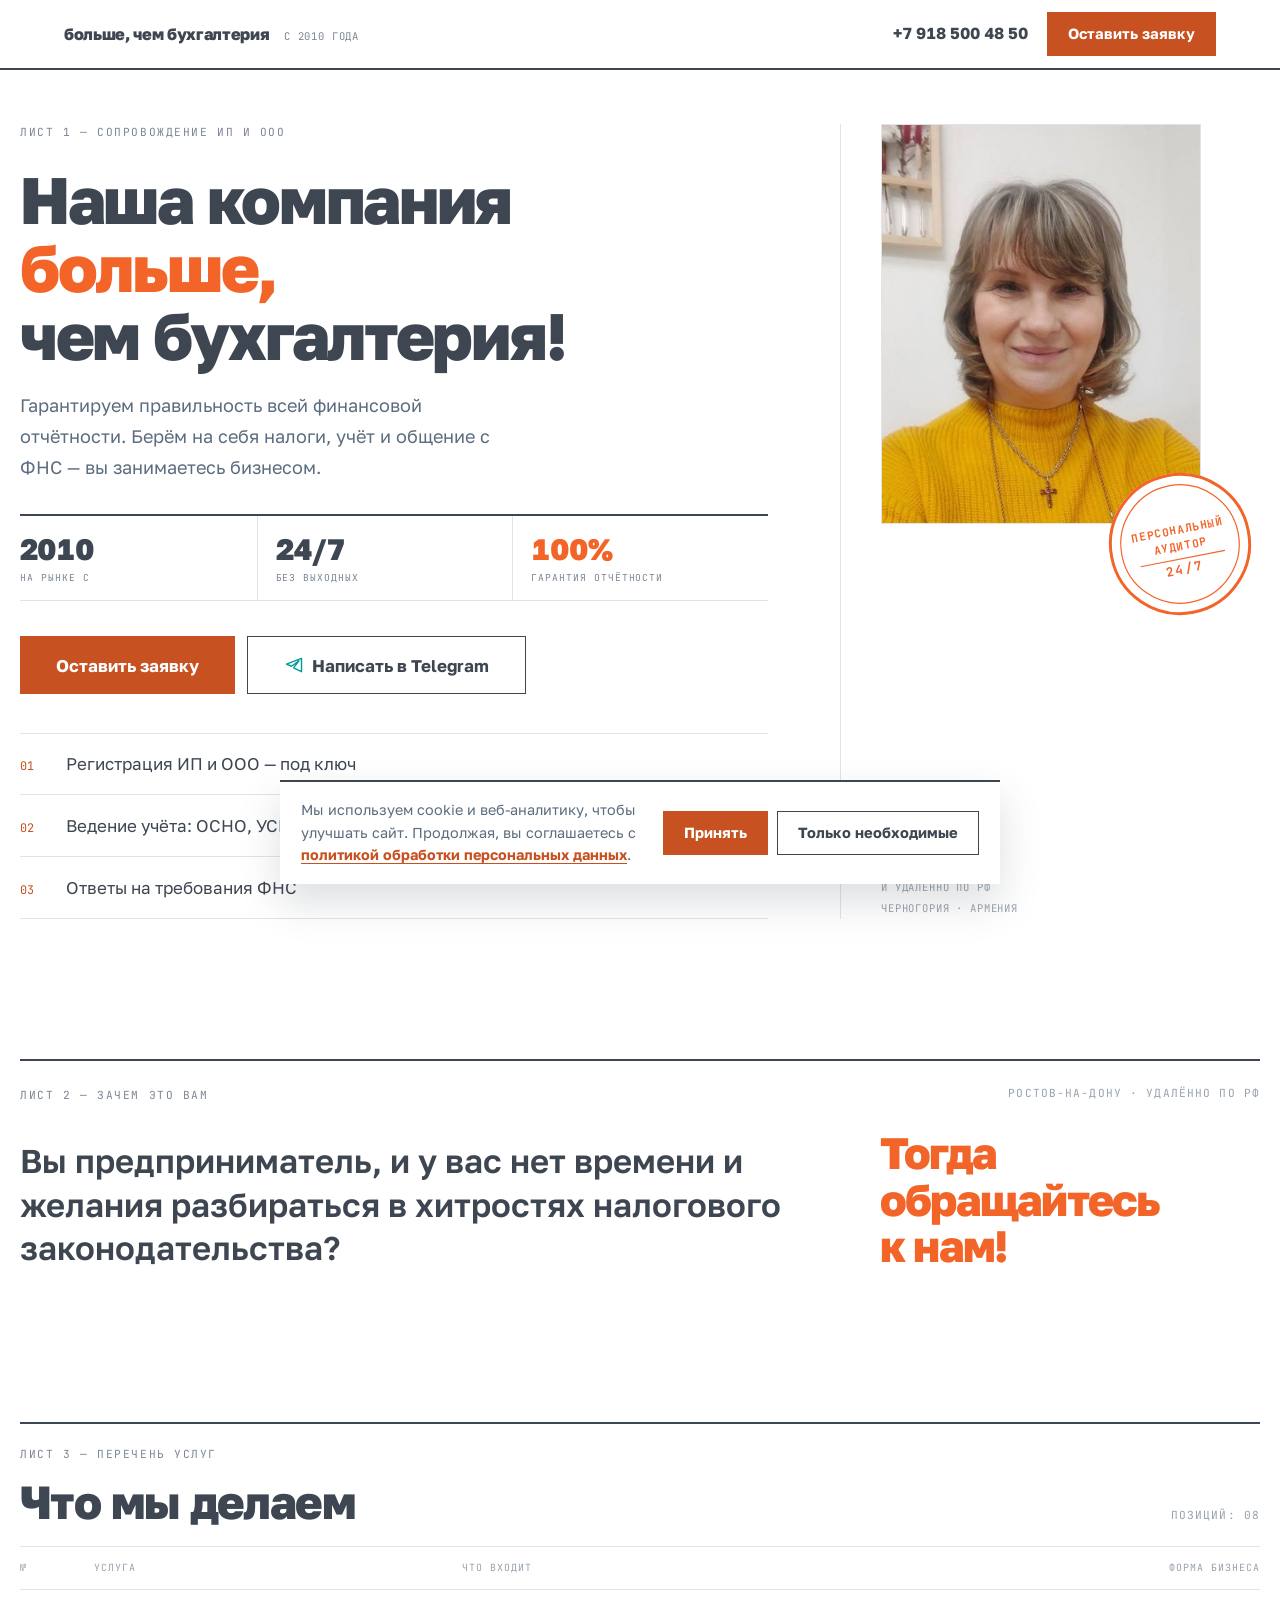
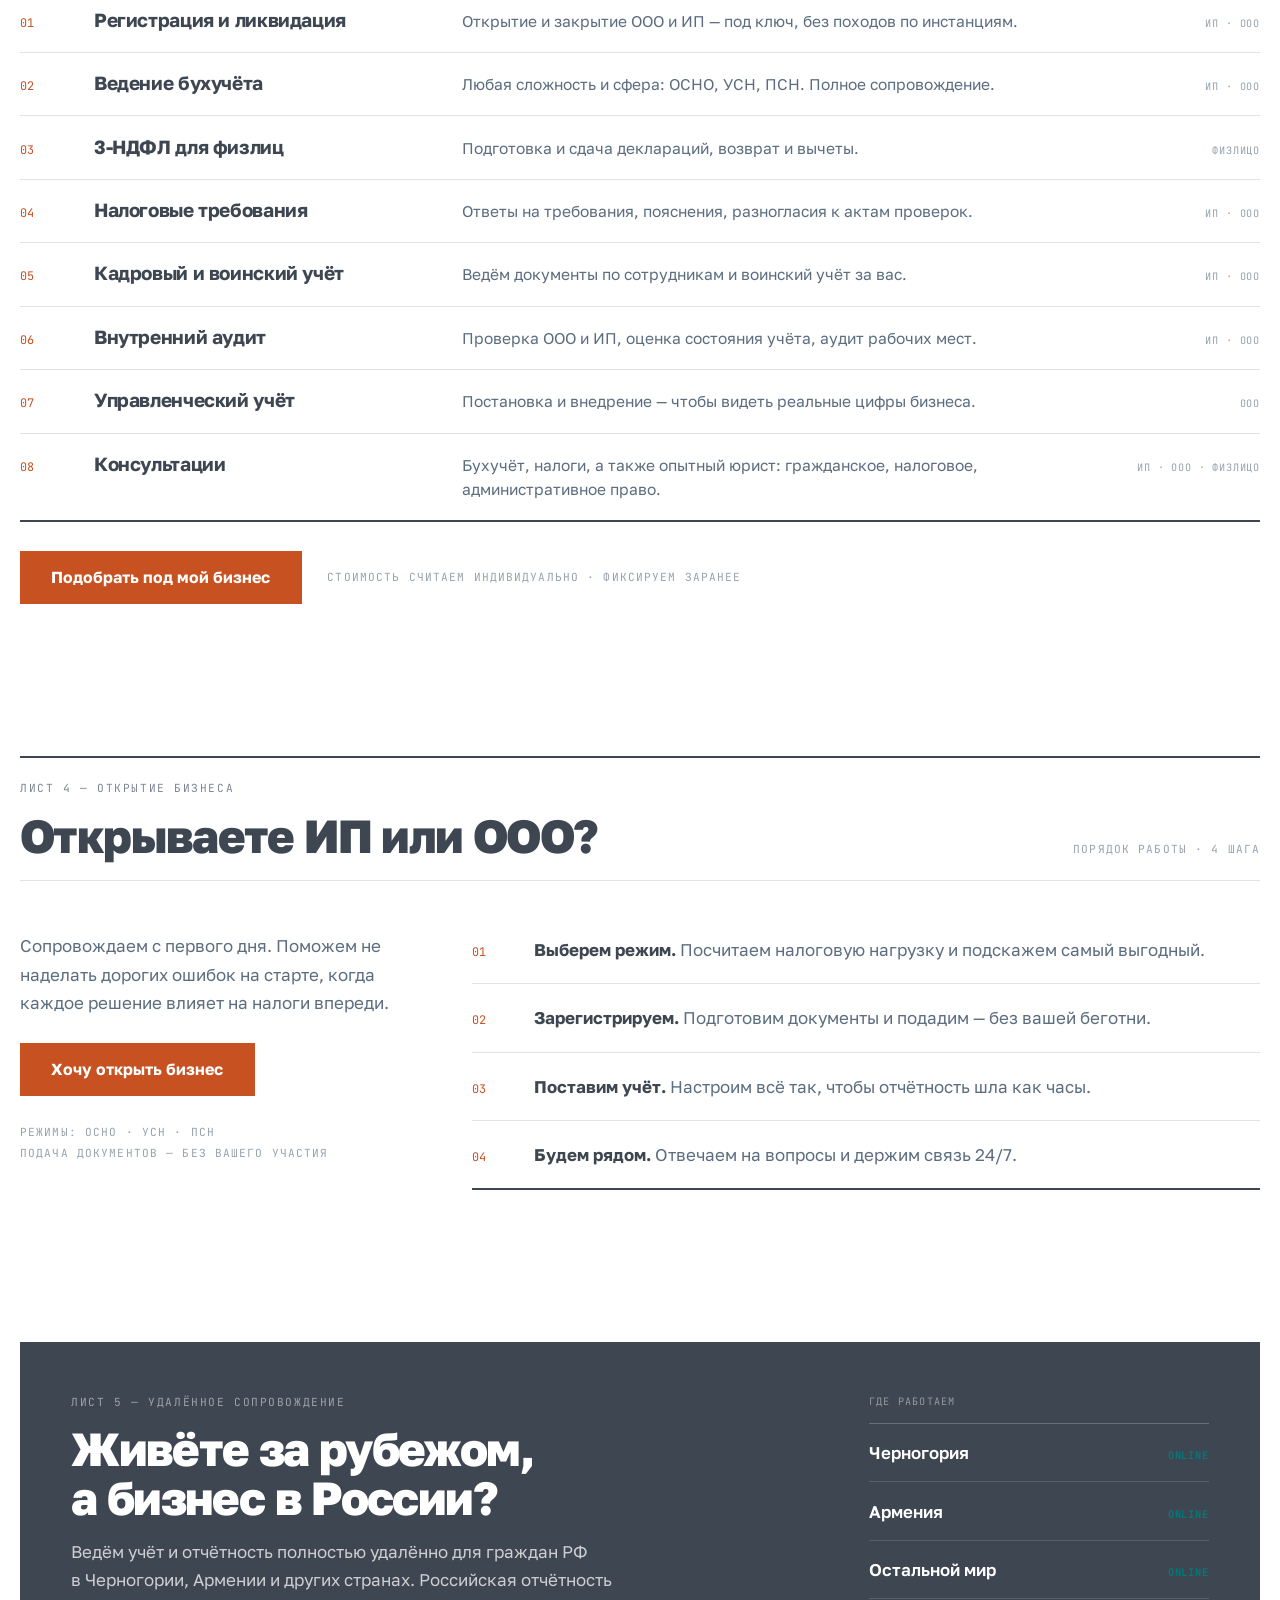
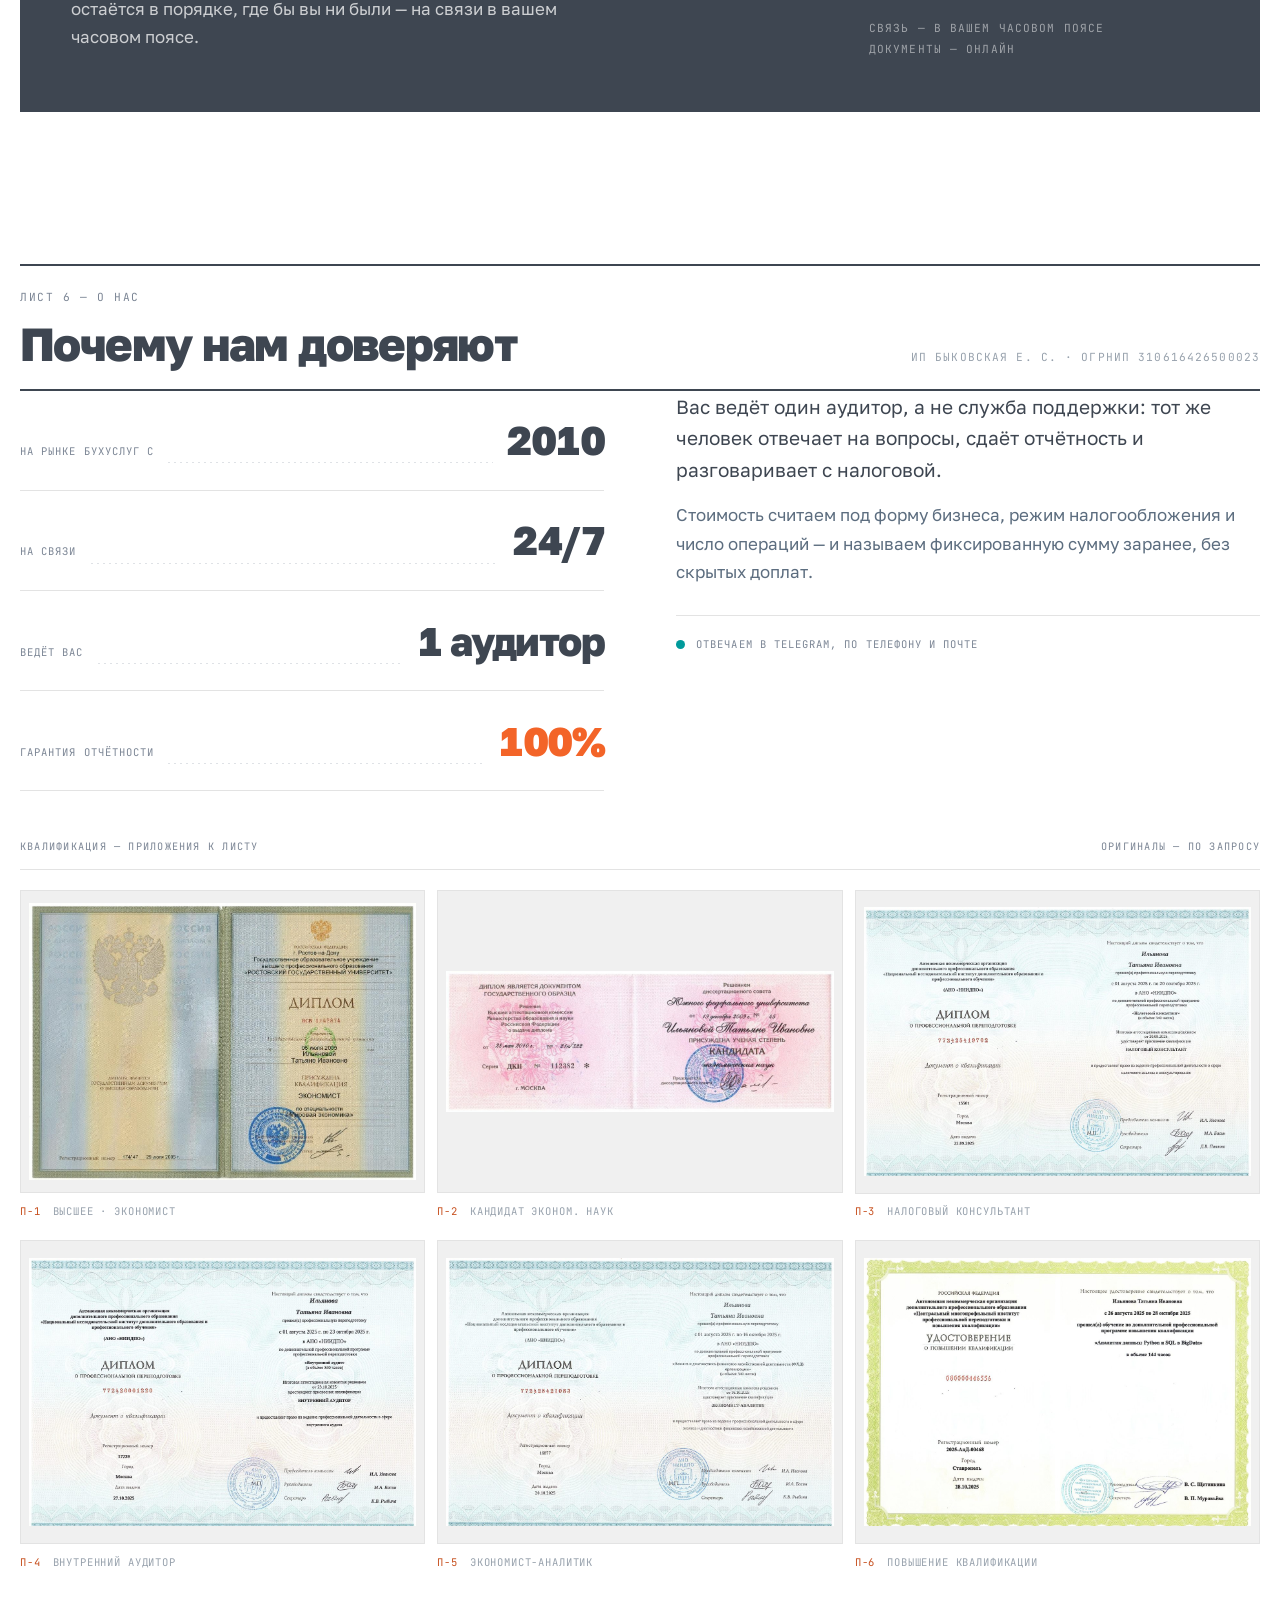
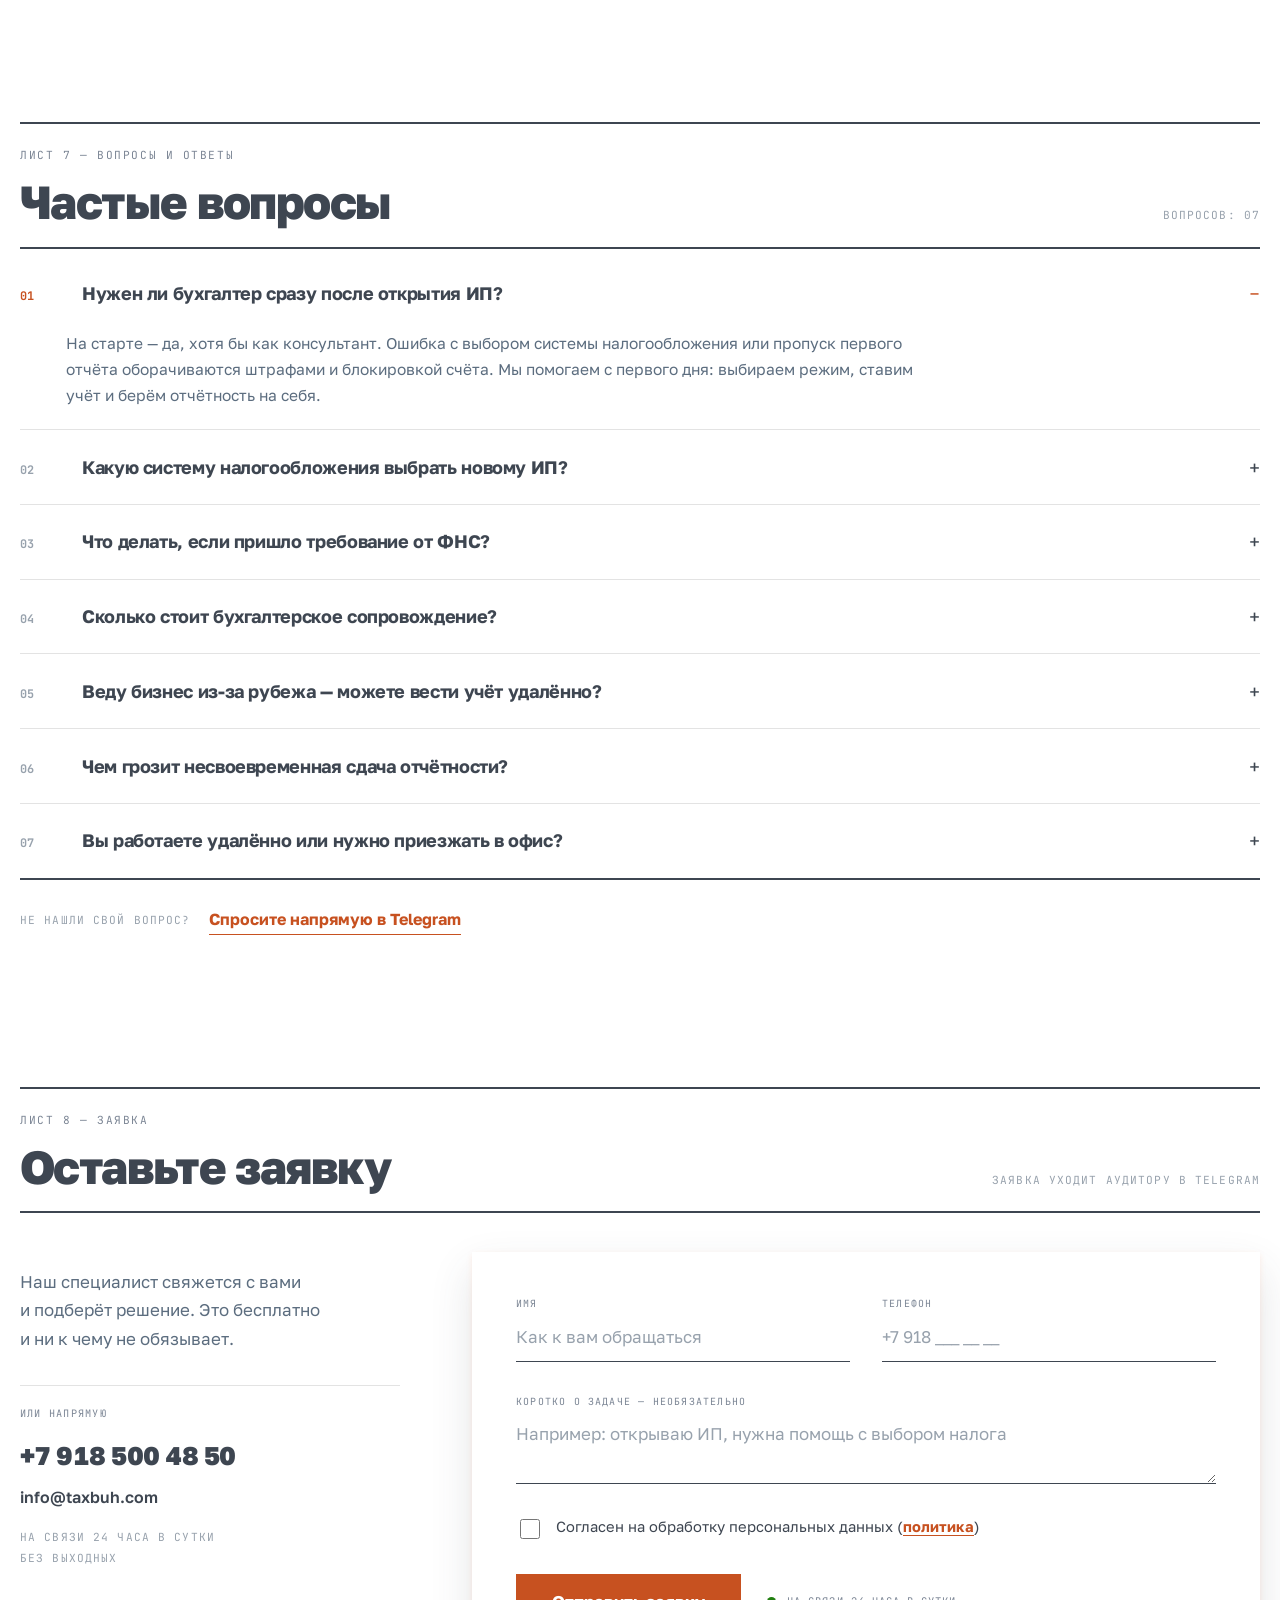
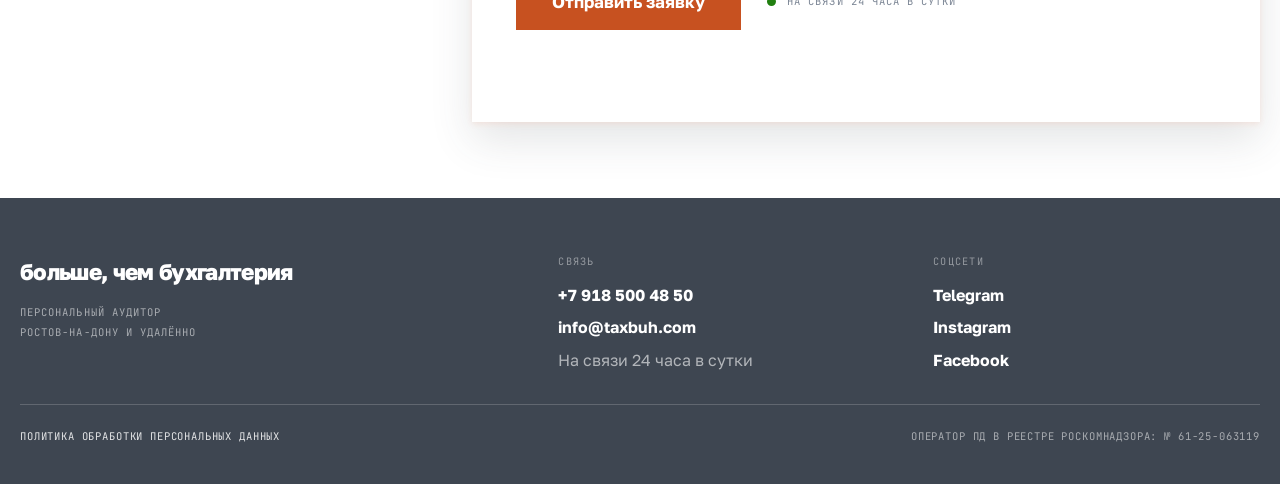
==== commit cf3228fe: "feat: дипломы П-1…П-6, портрет без очков (6bbf7f8)" ====
--- a/index.html
+++ b/index.html
@@ -307,10 +307,8 @@
           </div>
         </div>
 
-        <!-- Дипломы и свидетельства. Фото офиса не будет — только документы.
-             TODO ЗАКАЗЧИК: когда придут сканы — положить в assets/img/ и заменить
-             <figcaption> на <img src="assets/img/diplom-1.jpg" alt="Диплом …" loading="lazy">.
-             Лишние слоты удалить, если документов меньше трёх. -->
+        <!-- Дипломы и свидетельства (сканы от заказчицы 2026-09-15). Фото офиса не будет.
+             Клик по скану открывает его целиком в новой вкладке. -->
         <div class="docs">
           <div class="docs-head">
             <p class="mono list-head">КВАЛИФИКАЦИЯ — ПРИЛОЖЕНИЯ К ЛИСТУ</p>
@@ -318,16 +316,28 @@
           </div>
           <ul class="photo-strip">
             <li>
-              <figure class="photo-slot"><figcaption class="mono">[ДИПЛОМ]<br>СКАН ОЖИДАЕТСЯ</figcaption></figure>
-              <p class="mono photo-cap"><span class="num accent">П-1</span> ОБРАЗОВАНИЕ</p>
-            </li>
-            <li>
-              <figure class="photo-slot"><figcaption class="mono">[СВИДЕТЕЛЬСТВО<br>/ АТТЕСТАТ]<br>СКАН ОЖИДАЕТСЯ</figcaption></figure>
-              <p class="mono photo-cap"><span class="num accent">П-2</span> КВАЛИФИКАЦИЯ</p>
-            </li>
-            <li>
-              <figure class="photo-slot"><figcaption class="mono">[ПОВЫШЕНИЕ<br>КВАЛИФИКАЦИИ]<br>СКАН ОЖИДАЕТСЯ</figcaption></figure>
-              <p class="mono photo-cap"><span class="num accent">П-3</span> ОБУЧЕНИЕ</p>
+              <figure class="photo-slot"><a href="assets/img/diplom-1.jpg" target="_blank" rel="noopener"><img src="assets/img/diplom-1.jpg" width="1151" height="825" alt="Диплом о высшем образовании: квалификация «экономист», Ростовский государственный университет, 2005" loading="lazy" decoding="async"></a></figure>
+              <p class="mono photo-cap"><span class="num accent">П-1</span> ВЫСШЕЕ · ЭКОНОМИСТ</p>
+            </li>
+            <li>
+              <figure class="photo-slot"><a href="assets/img/diplom-2.jpg" target="_blank" rel="noopener"><img src="assets/img/diplom-2.jpg" width="1164" height="426" alt="Диплом кандидата экономических наук, 2010" loading="lazy" decoding="async"></a></figure>
+              <p class="mono photo-cap"><span class="num accent">П-2</span> КАНДИДАТ ЭКОНОМ. НАУК</p>
+            </li>
+            <li>
+              <figure class="photo-slot"><a href="assets/img/diplom-3.jpg" target="_blank" rel="noopener"><img src="assets/img/diplom-3.jpg" width="1200" height="833" alt="Диплом о профессиональной переподготовке: налоговый консультант, 2025" loading="lazy" decoding="async"></a></figure>
+              <p class="mono photo-cap"><span class="num accent">П-3</span> НАЛОГОВЫЙ КОНСУЛЬТАНТ</p>
+            </li>
+            <li>
+              <figure class="photo-slot"><a href="assets/img/diplom-4.jpg" target="_blank" rel="noopener"><img src="assets/img/diplom-4.jpg" width="1200" height="829" alt="Диплом о профессиональной переподготовке: внутренний аудитор, 2025" loading="lazy" decoding="async"></a></figure>
+              <p class="mono photo-cap"><span class="num accent">П-4</span> ВНУТРЕННИЙ АУДИТОР</p>
+            </li>
+            <li>
+              <figure class="photo-slot"><a href="assets/img/diplom-5.jpg" target="_blank" rel="noopener"><img src="assets/img/diplom-5.jpg" width="1200" height="831" alt="Диплом о профессиональной переподготовке: экономист-аналитик, 2025" loading="lazy" decoding="async"></a></figure>
+              <p class="mono photo-cap"><span class="num accent">П-5</span> ЭКОНОМИСТ-АНАЛИТИК</p>
+            </li>
+            <li>
+              <figure class="photo-slot"><a href="assets/img/diplom-6.jpg" target="_blank" rel="noopener"><img src="assets/img/diplom-6.jpg" width="1200" height="829" alt="Удостоверение о повышении квалификации: аналитик данных, 2025" loading="lazy" decoding="async"></a></figure>
+              <p class="mono photo-cap"><span class="num accent">П-6</span> ПОВЫШЕНИЕ КВАЛИФИКАЦИИ</p>
             </li>
           </ul>
         </div>
--- a/css/styles.css
+++ b/css/styles.css
@@ -245,9 +245,11 @@
    ориентация диплома встаёт одинаково, ничего не обрезается. */
 .docs { margin-top: 3rem; }
 .docs-head { display: flex; flex-wrap: wrap; gap: .5rem 1.5rem; justify-content: space-between; padding-bottom: .8rem; border-bottom: 1px solid var(--line); }
-.photo-strip { display: grid; gap: 1.25rem; margin-top: 1.25rem; }
-.photo-strip .photo-slot { aspect-ratio: 4 / 3; }
-.photo-strip .photo-slot img { object-fit: contain; padding: .75rem; }
+.photo-strip { display: grid; grid-template-columns: repeat(2, minmax(0, 1fr)); gap: 1.25rem .75rem; margin-top: 1.25rem; }
+.photo-strip .photo-slot { aspect-ratio: 4 / 3; transition: border-color .15s; }
+.photo-strip .photo-slot:hover { border-color: var(--accent); }
+.photo-slot a { display: block; width: 100%; height: 100%; }
+.photo-strip .photo-slot img { object-fit: contain; padding: .5rem; }
 .photo-cap { display: flex; gap: .75rem; margin-top: .6rem; font-size: .66rem; letter-spacing: .08em; color: var(--faint); }
 
 /* ---------------- Лист 7: вопросы ---------------- */
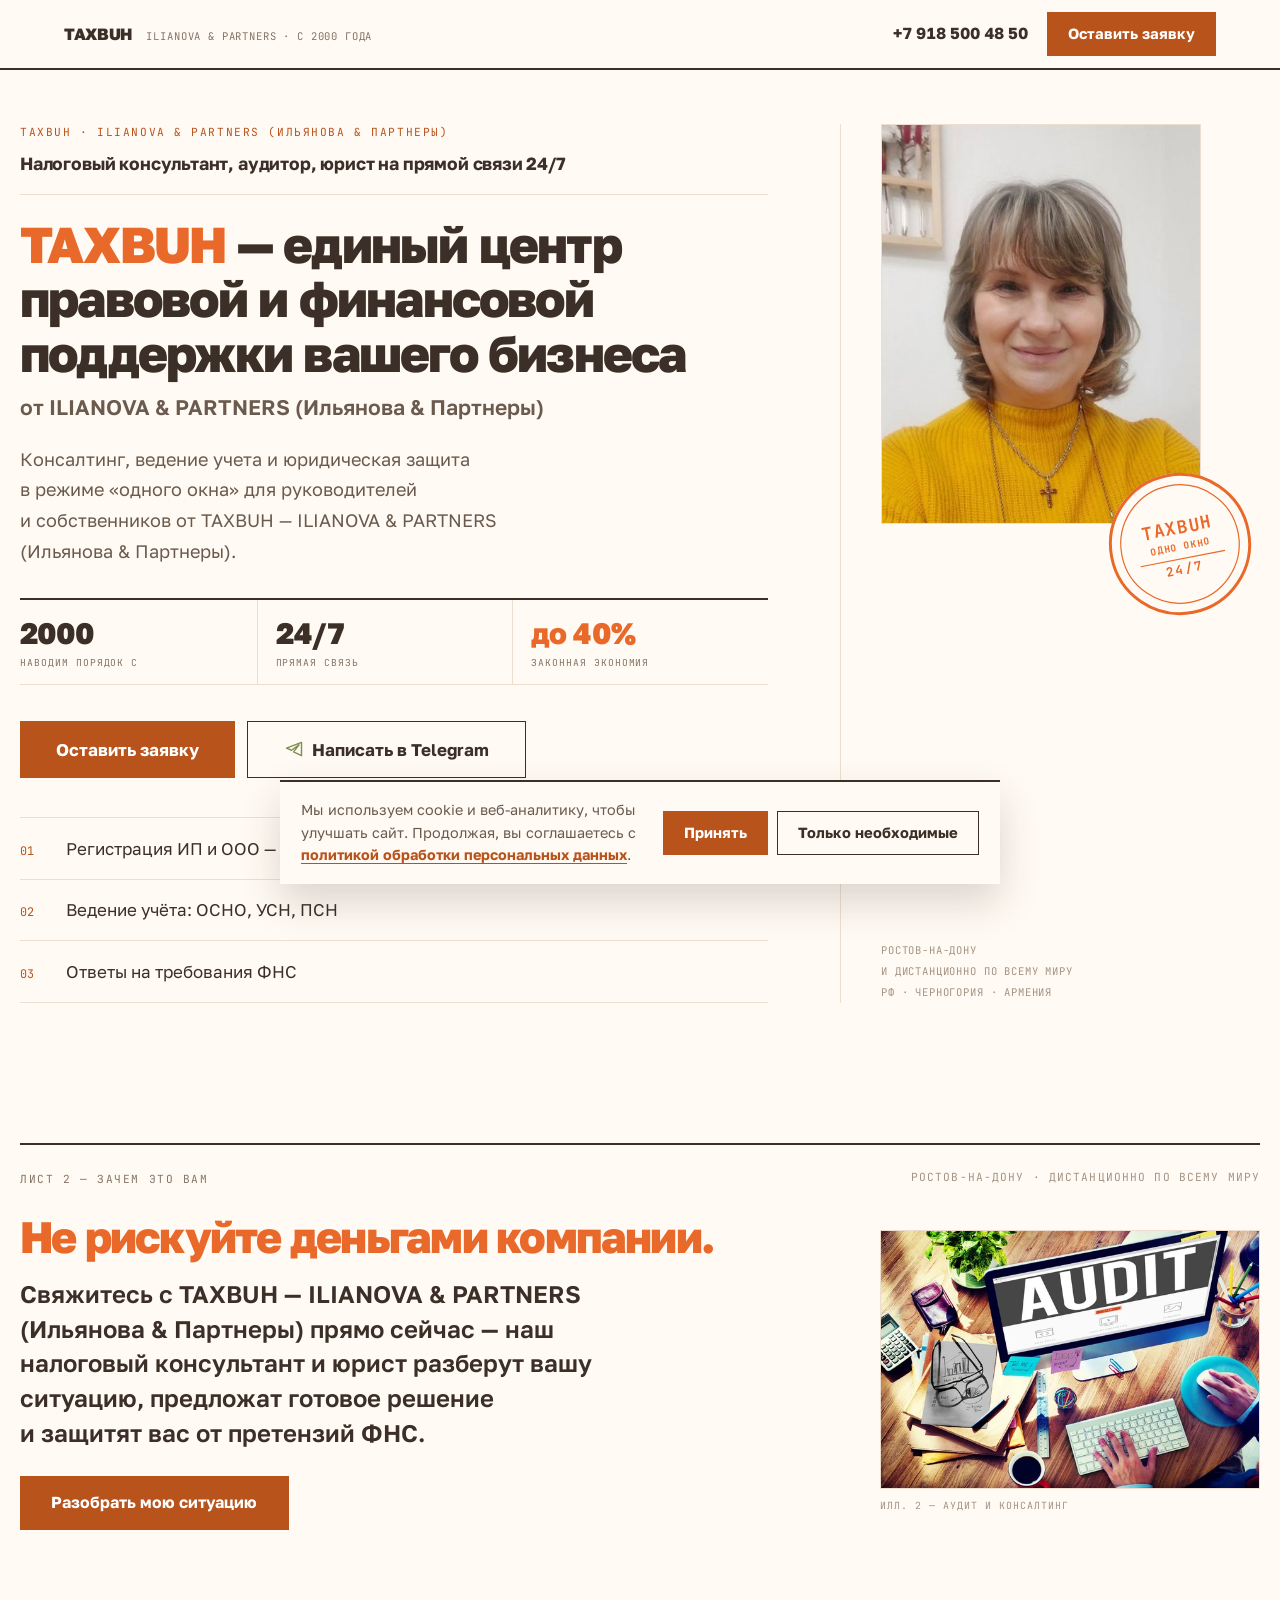
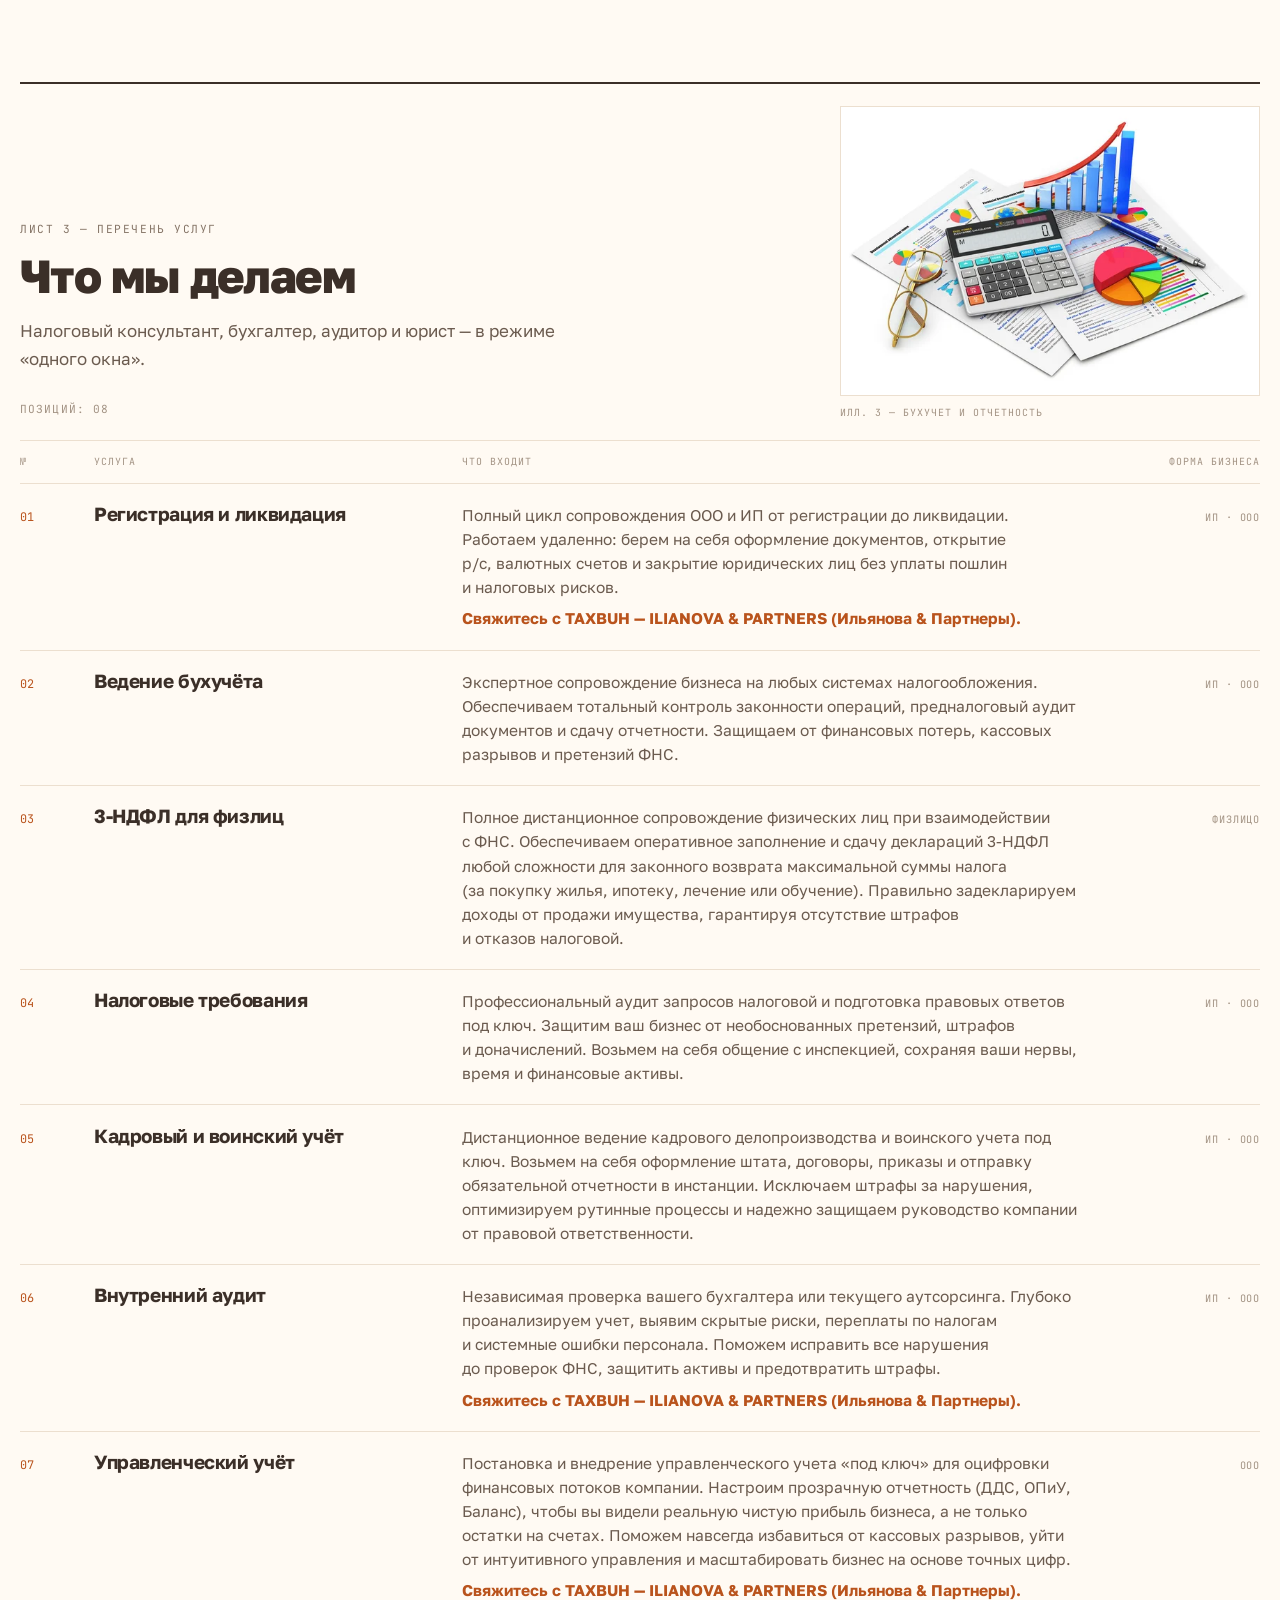
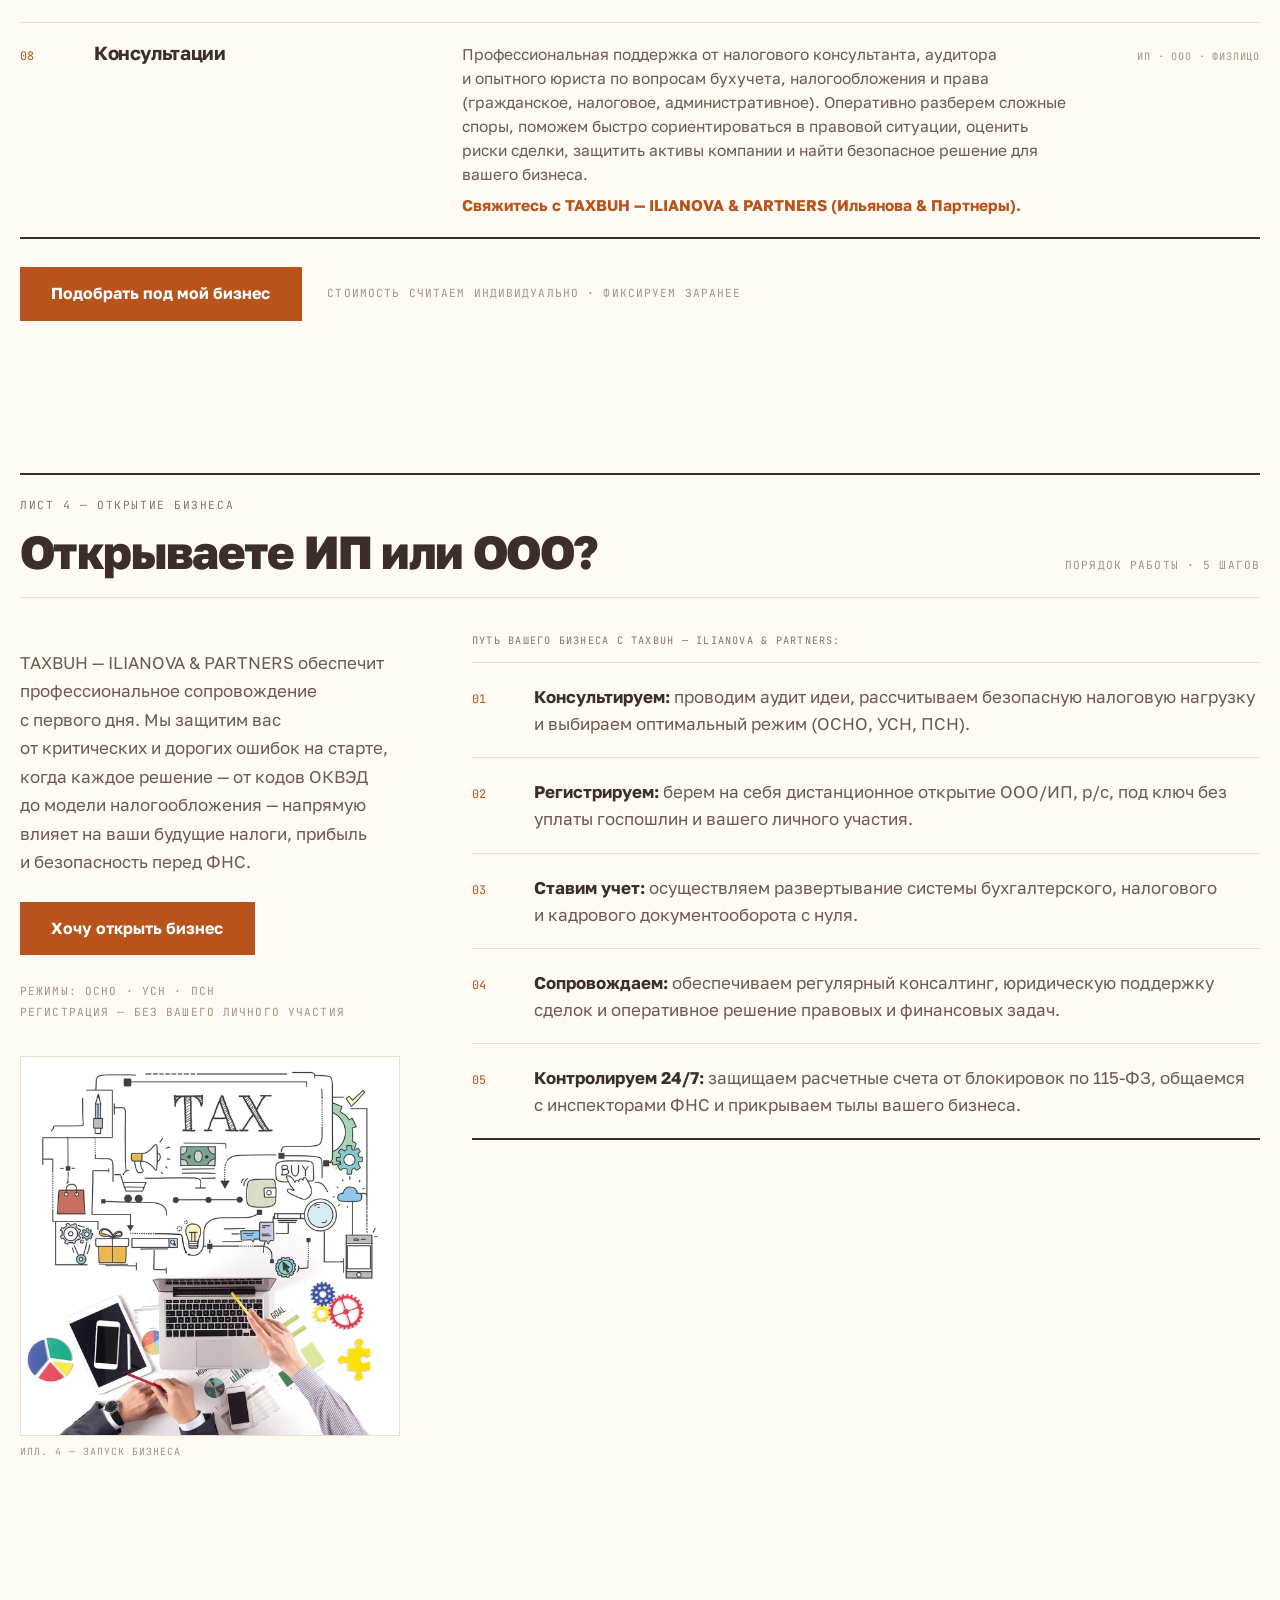
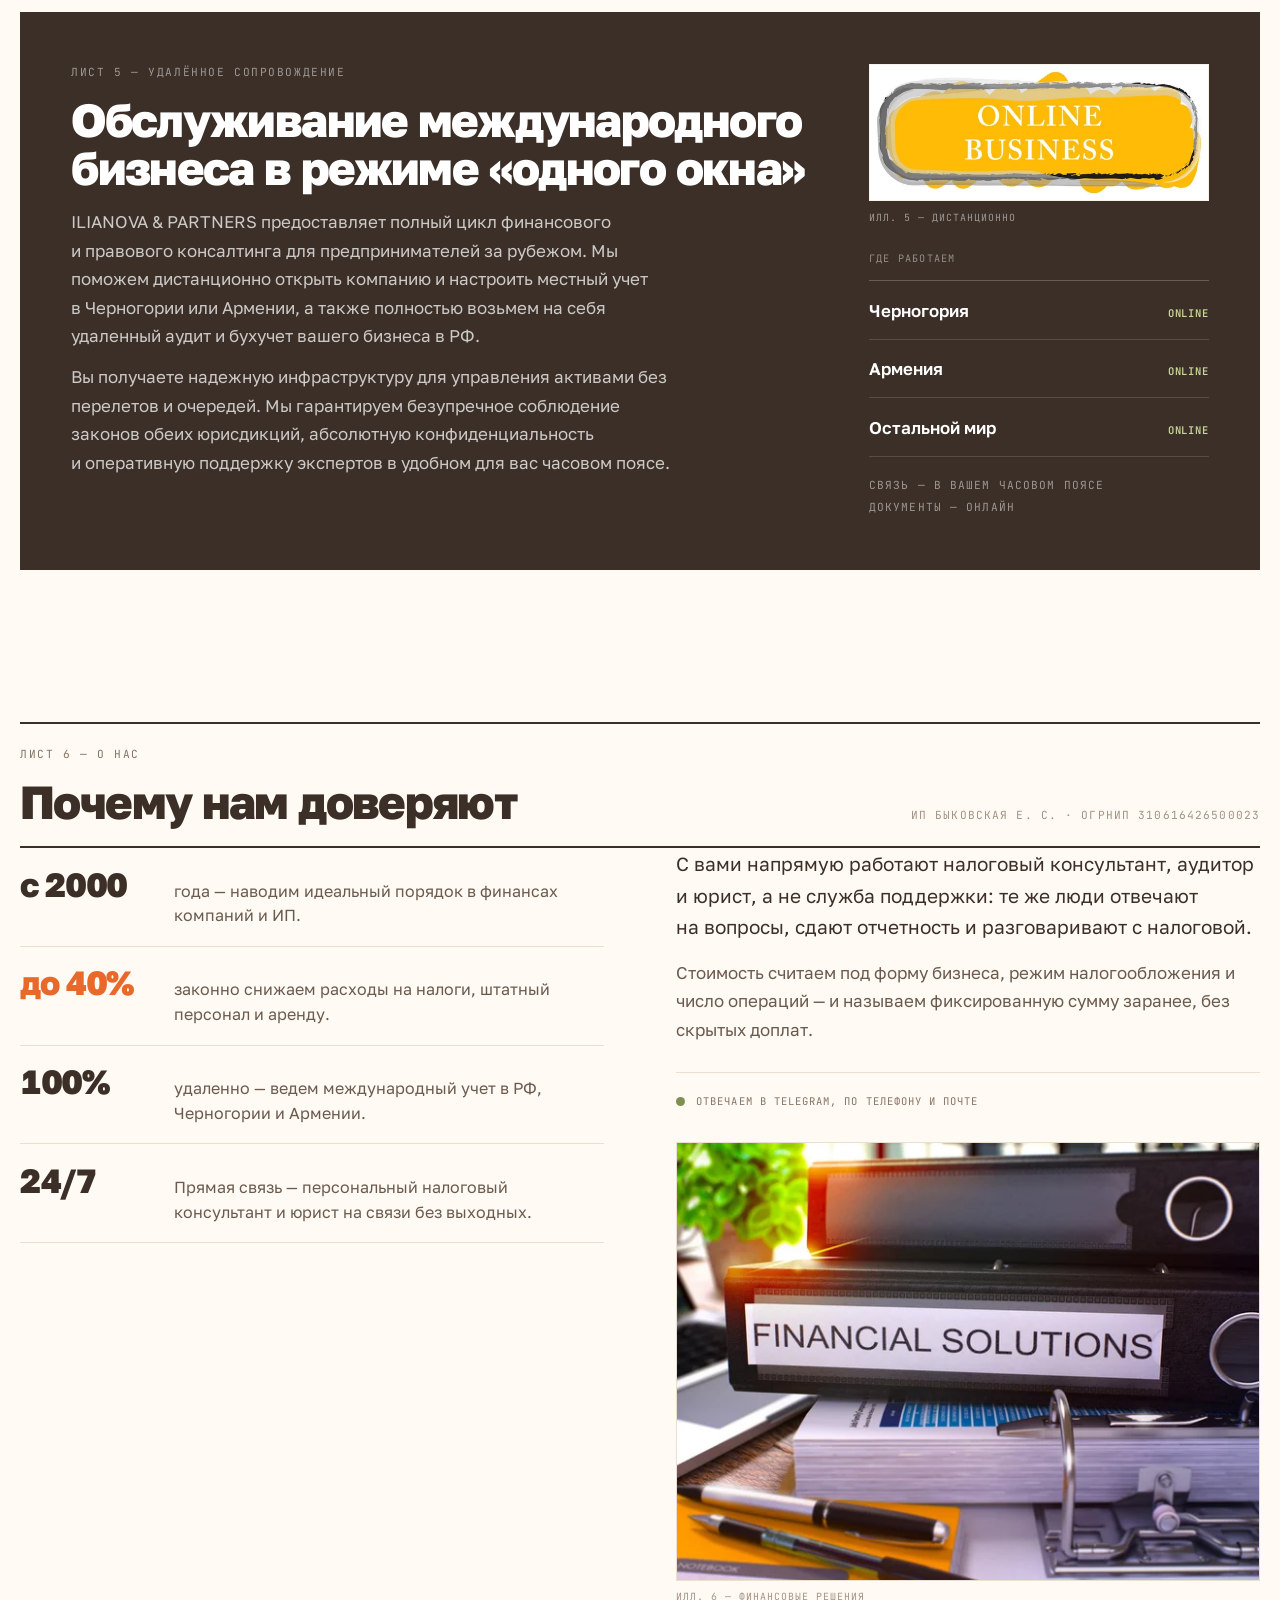
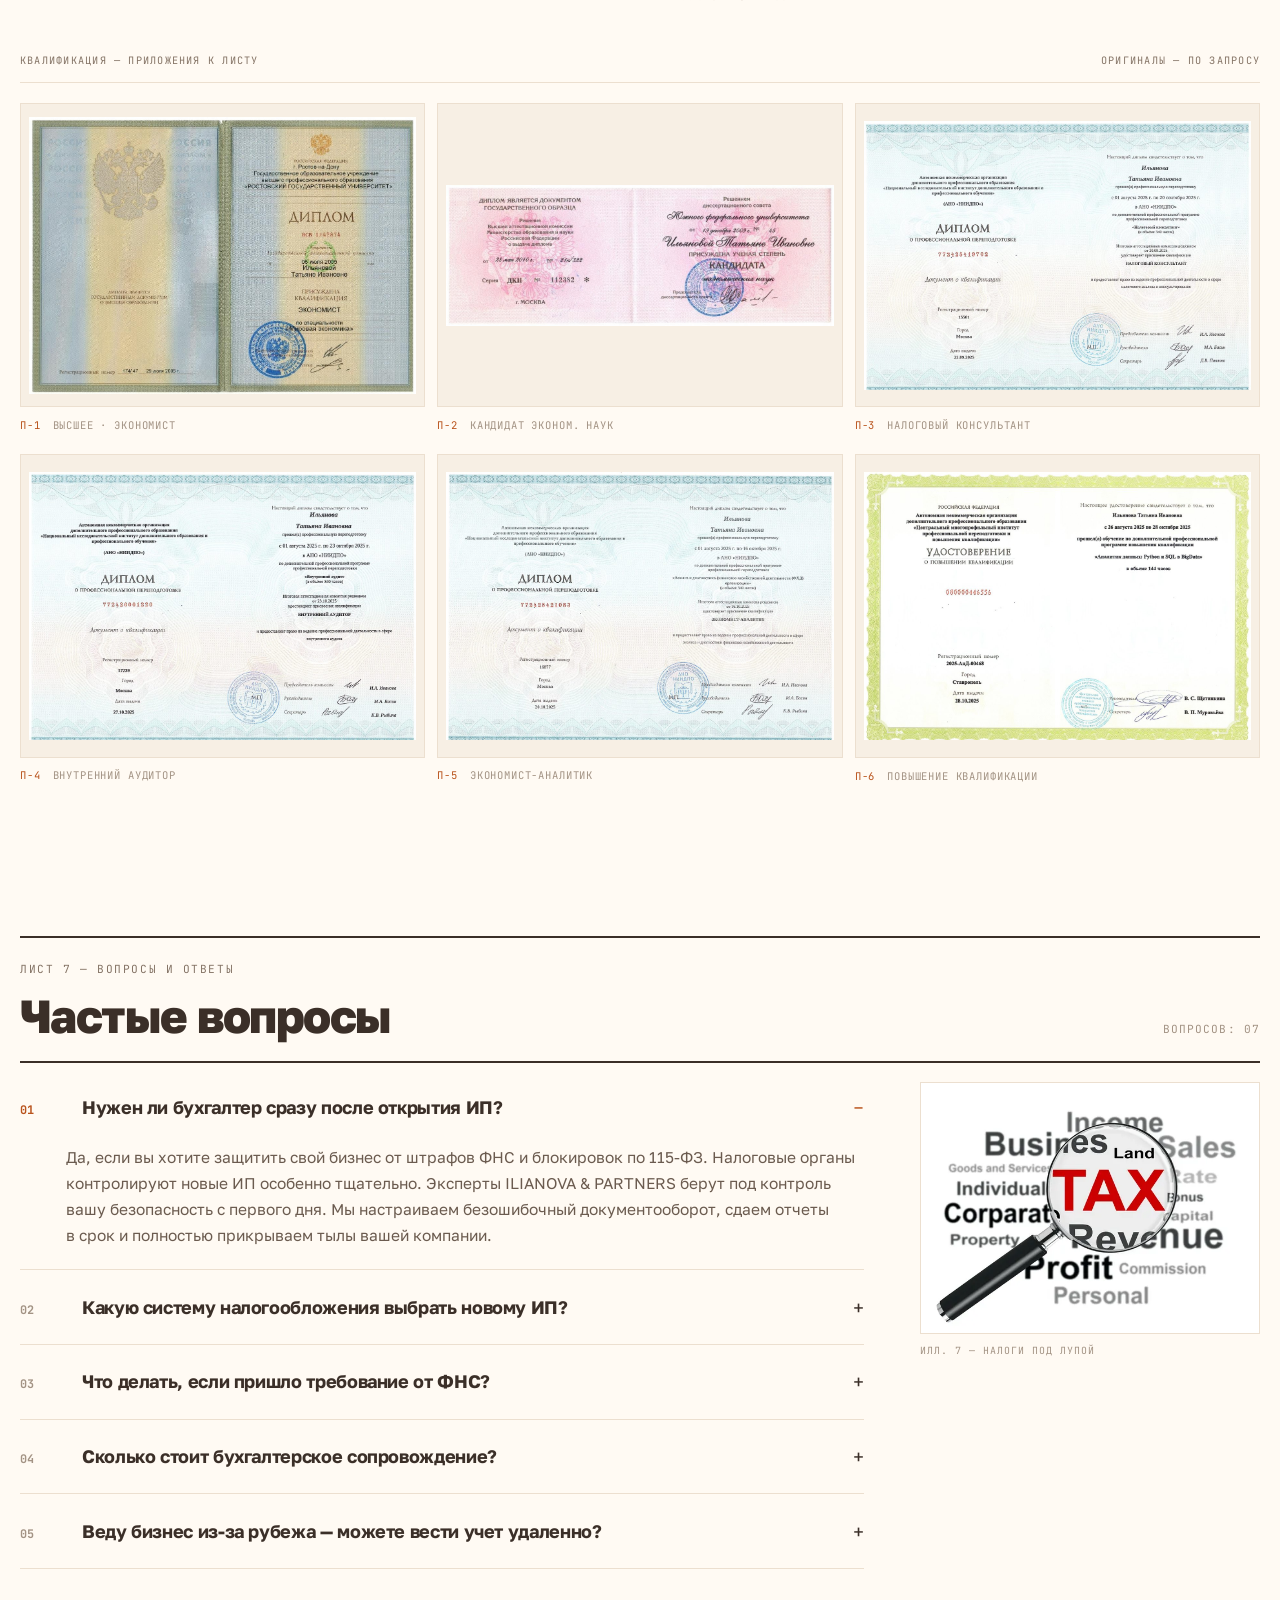
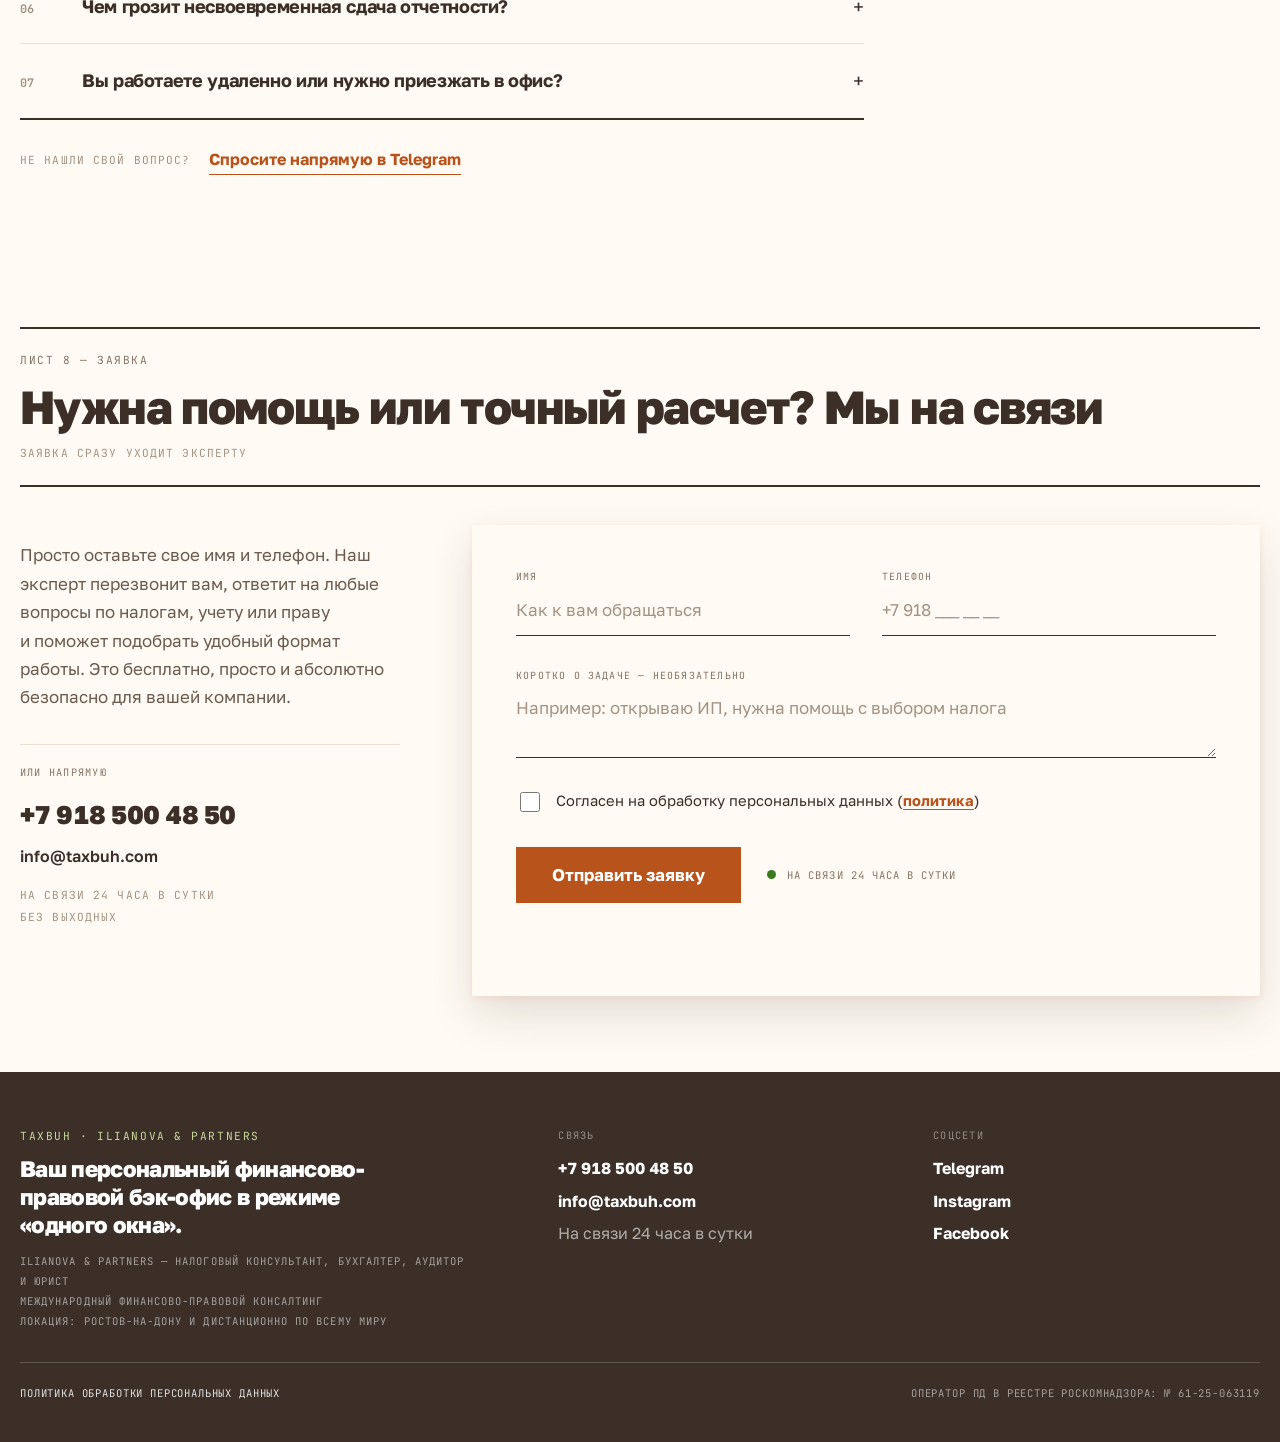
==== commit 072c8e9f: "Тексты из листа согласования, тёплая палитра, фото к разделам" ====
--- a/index.html
+++ b/index.html
@@ -5,13 +5,13 @@
   <meta name="viewport" content="width=device-width, initial-scale=1.0">
 
   <!-- SEO: узкие ключи под старт бизнеса (ТЗ §5.5). -->
-  <title>Бухгалтер для нового ИП и ООО — сопровождение бизнеса с нуля</title>
-  <meta name="description" content="Персональный аудитор для нового и действующего бизнеса: регистрация ИП и ООО, ведение учёта (УСН, ОСНО, ПСН), отчётность, ответы на требования ФНС. На связи 24/7. Ростов-на-Дону и удалённо по РФ и за рубежом.">
+  <title>TAXBUH — налоговый консультант, бухгалтер, аудитор и юрист для ИП и ООО</title>
+  <meta name="description" content="TAXBUH — ILIANOVA &amp; PARTNERS: консалтинг, ведение учета и юридическая защита бизнеса в режиме «одного окна». Регистрация ИП и ООО, бухучет (ОСНО, УСН, ПСН), 3-НДФЛ, ответы на требования ФНС. Ростов-на-Дону и дистанционно по всему миру.">
   <link rel="canonical" href="https://taxbuh.com/">
 
   <meta property="og:type" content="website">
-  <meta property="og:title" content="Наша компания больше, чем бухгалтерия!">
-  <meta property="og:description" content="Сопровождение ИП и ООО с первого дня. Персональный аудитор, гарантия правильности отчётности, на связи 24/7.">
+  <meta property="og:title" content="TAXBUH — единый центр правовой и финансовой поддержки вашего бизнеса">
+  <meta property="og:description" content="Консалтинг, ведение учета и юридическая защита в режиме «одного окна» от ILIANOVA &amp; PARTNERS. Налоговый консультант, аудитор и юрист на прямой связи 24/7.">
   <meta property="og:url" content="https://taxbuh.com/">
   <meta property="og:locale" content="ru_RU">
 
@@ -23,13 +23,14 @@
   {
     "@context": "https://schema.org",
     "@type": "AccountingService",
-    "name": "Больше, чем бухгалтерия",
-    "description": "Бухгалтерские и аудиторские услуги: регистрация и сопровождение ИП и ООО, ведение учёта, отчётность, аудит.",
+    "name": "TAXBUH — ILIANOVA & PARTNERS",
+    "alternateName": "Ильянова & Партнеры",
+    "description": "Единый центр правовой и финансовой поддержки бизнеса: консалтинг, ведение учета, аудит и юридическая защита в режиме «одного окна».",
     "telephone": "+7-918-500-48-50",
     "email": "info@taxbuh.com",
     "areaServed": ["RU", "ME", "AM"],
     "address": { "@type": "PostalAddress", "addressLocality": "Ростов-на-Дону", "addressCountry": "RU" },
-    "foundingDate": "2010",
+    "foundingDate": "2000",
     "image": "https://taxbuh.com/assets/img/auditor.jpg",
     "url": "https://taxbuh.com/"
   }
@@ -42,19 +43,19 @@
     "@type": "FAQPage",
     "mainEntity": [
       { "@type": "Question", "name": "Нужен ли бухгалтер сразу после открытия ИП?",
-        "acceptedAnswer": { "@type": "Answer", "text": "На старте — да, хотя бы как консультант. Ошибка с выбором системы налогообложения или пропуск первого отчёта оборачиваются штрафами и блокировкой счёта. Мы помогаем с первого дня: выбираем режим, ставим учёт и берём отчётность на себя, чтобы вы занимались бизнесом, а не налогами." } },
+        "acceptedAnswer": { "@type": "Answer", "text": "Да, если вы хотите защитить свой бизнес от штрафов ФНС и блокировок по 115-ФЗ. Налоговые органы контролируют новые ИП особенно тщательно. Эксперты ILIANOVA & PARTNERS берут под контроль вашу безопасность с первого дня. Мы настраиваем безошибочный документооборот, сдаем отчеты в срок и полностью прикрываем тылы вашей компании." } },
       { "@type": "Question", "name": "Какую систему налогообложения выбрать новому ИП?",
-        "acceptedAnswer": { "@type": "Answer", "text": "Зависит от вида деятельности, оборота и расходов. Чаще всего новым ИП подходит УСН «Доходы» или патент (ПСН), реже — УСН «Доходы минус расходы» или ОСНО. Мы считаем налоговую нагрузку под вашу ситуацию и подсказываем самый выгодный режим до того, как вы подадите документы." } },
+        "acceptedAnswer": { "@type": "Answer", "text": "Такую, которая позволит вам законно сохранять до 40% больше чистой прибыли. Ошибка на старте — это сотни тысяч рублей, потерянных на ровном месте. Кому-то выгоден патент, кому-то — УСН, а кому-то для работы с крупными клиентами жизненно необходима ОСНО с НДС. Мы не гадаем, а проводим точный предрегистрационный аудит вашей бизнес-модели, считаем налоги на цифрах и защищаем вас от переплат ФНС с первого дня." } },
       { "@type": "Question", "name": "Что делать, если пришло требование от ФНС?",
-        "acceptedAnswer": { "@type": "Answer", "text": "Не игнорировать — у требований жёсткие сроки ответа, а молчание ведёт к штрафам и блокировке счёта. Пришлите нам требование: разберём, подготовим пояснения и документы, при необходимости — возражения на акт проверки. Берём общение с налоговой на себя." } },
+        "acceptedAnswer": { "@type": "Answer", "text": "Ни в коем случае не удалять и не паниковать. Налоговая часто присылает запросы с нарушениями, надеясь, что предприниматель испугается и заплатит лишнее. Не рискуйте счетами компании — сразу перешлите требование нам. Мы проверим законность запроса, соберем нужные документы и сами ответим инспекторам в установленный срок. Нужна срочная помощь? Звоните — налоговый консультант на связи." } },
       { "@type": "Question", "name": "Сколько стоит бухгалтерское сопровождение?",
-        "acceptedAnswer": { "@type": "Answer", "text": "Стоимость зависит от формы бизнеса, системы налогообложения и числа операций. Мы считаем индивидуально и называем фиксированную сумму заранее, без скрытых доплат. Оставьте заявку — подберём решение под ваш объём." } },
-      { "@type": "Question", "name": "Я веду бизнес из-за рубежа — можете вести мой учёт удалённо?",
-        "acceptedAnswer": { "@type": "Answer", "text": "Да. Работаем полностью удалённо с гражданами РФ, которые живут за границей, в том числе в Черногории и Армении. Документы и отчётность ведём онлайн, на связи в удобном вам часовом поясе. Российский бизнес и отчётность остаются в порядке, где бы вы ни находились." } },
-      { "@type": "Question", "name": "Чем грозит несвоевременная сдача отчётности?",
-        "acceptedAnswer": { "@type": "Answer", "text": "Штрафами от ФНС и фондов, пенями, а при просрочке более 20 дней — блокировкой расчётного счёта. У ООО возможна и ответственность директора. Мы ведём календарь отчётности и сдаём всё в срок, чтобы вы не попадали на штрафы." } },
-      { "@type": "Question", "name": "Вы работаете удалённо или нужно приезжать в офис?",
-        "acceptedAnswer": { "@type": "Answer", "text": "Полностью удалённо по всей России и для клиентов за рубежом. Документы передаются онлайн, консультации — по телефону, в Telegram или мессенджерах. Личная встреча возможна в Ростове-на-Дону, но не обязательна." } }
+        "acceptedAnswer": { "@type": "Answer", "text": "Стоимость рассчитывается индивидуально и зависит от формы вашего бизнеса (ООО или ИП), налогового режима и количества операций в месяц. Мы в TAXBUH — ILIANOVA & PARTNERS называем фиксированную сумму заранее и прописываем её в договоре — никаких скрытых доплат и внезапных счетов в конце месяца не будет. Вы платите только за реальный объем задач, а не за отсиженные в офисе часы. Оставьте заявку, и мы подберем выгодное решение под масштаб вашей компании." } },
+      { "@type": "Question", "name": "Веду бизнес из-за рубежа — можете вести учет удаленно?",
+        "acceptedAnswer": { "@type": "Answer", "text": "Да, мы специализируемся на дистанционном обслуживании. В режиме «одного окна» эксперты TAXBUH — ILIANOVA & PARTNERS возьмут на себя не только бухгалтерию в РФ, но и помогут открыть фирму или настроить учет в Черногории и Армении. Мы поможем безопасно переводить деньги между странами, защитим от штрафов за зарубежные счета (КИК) и сдадим все отчеты вовремя. Все документы и отчетность мы ведем полностью онлайн через защищенные каналы, общаемся в удобных вам мессенджерах и всегда остаемся на связи в вашем часовом поясе. Ваши налоги и расчетные счета будут в полной безопасности, где бы вы ни находились." } },
+      { "@type": "Question", "name": "Чем грозит несвоевременная сдача отчетности?",
+        "acceptedAnswer": { "@type": "Answer", "text": "Штрафами, начислением пеней и блокировкой расчетных счетов ФНС. У компаний также возникает риск привлечения директора к личной ответственности. Передайте эту задачу нашим специалистам TAXBUH — ILIANOVA & PARTNERS: мы сами ведем календарь отчетности, проверяем каждый документ и сдаем всё онлайн строго вовремя. С нами ваш бизнес надежно защищен от просрочек, бюрократии и штрафных санкций." } },
+      { "@type": "Question", "name": "Вы работаете удаленно или нужно приезжать в офис?",
+        "acceptedAnswer": { "@type": "Answer", "text": "Мы работаем полностью удаленно по всей России и с клиентами за рубежом в режиме «одного окна». Обмен документами происходит онлайн через защищенные каналы, а консультации — по телефону или в удобных вам мессенджерах. Если ваша компания находится в Ростове-на-Дону и задача требует личного присутствия, мы всегда можем согласовать очную встречу. Но для решения 100% рабочих вопросов приезжать в офис не обязательно." } }
     ]
   }
   </script>
@@ -64,8 +65,8 @@
 
   <header class="topbar">
     <a class="brand" href="#hero">
-      <span class="brand-name">больше, чем бухгалтерия</span>
-      <span class="mono brand-since">С 2010 ГОДА</span>
+      <span class="brand-name">TAXBUH</span>
+      <span class="mono brand-since">ILIANOVA &amp; PARTNERS · С 2000 ГОДА</span>
     </a>
     <div class="topbar-right">
       <a class="phone-sm num" href="tel:+79185004850">+7 918 500 48 50</a>
@@ -80,24 +81,27 @@
       <div class="hero-inner">
 
         <div class="hero-copy">
-          <p class="mono sheet">ЛИСТ 1 — СОПРОВОЖДЕНИЕ ИП И ООО</p>
-
-          <h1 class="hero-title">Наша компания <span class="hl">больше,</span><br>чем бухгалтерия!</h1>
-
-          <p class="hero-sub">Гарантируем правильность всей финансовой отчётности. Берём на себя налоги, учёт и общение с ФНС — вы занимаетесь бизнесом.</p>
+          <div class="hero-kicker">
+            <p class="mono sheet">TAXBUH · ILIANOVA &amp; PARTNERS (ИЛЬЯНОВА &amp; ПАРТНЕРЫ)</p>
+            <p class="kicker-line">Налоговый консультант, аудитор, юрист на&nbsp;прямой связи 24/7</p>
+          </div>
+
+          <h1 class="hero-title"><span class="hl">TAXBUH</span> — единый центр правовой и&nbsp;финансовой поддержки вашего бизнеса <span class="hero-by">от ILIANOVA &amp; PARTNERS (Ильянова &amp; Партнеры)</span></h1>
+
+          <p class="hero-sub">Консалтинг, ведение учета и&nbsp;юридическая защита в&nbsp;режиме «одного окна» для руководителей и&nbsp;собственников от&nbsp;TAXBUH — ILIANOVA &amp; PARTNERS (Ильянова &amp; Партнеры).</p>
 
           <ul class="figures">
             <li>
-              <span class="figure num">2010</span>
-              <span class="mono figure-cap">НА РЫНКЕ С</span>
+              <span class="figure num">2000</span>
+              <span class="mono figure-cap">НАВОДИМ ПОРЯДОК С</span>
             </li>
             <li>
               <span class="figure num">24/7</span>
-              <span class="mono figure-cap">БЕЗ ВЫХОДНЫХ</span>
-            </li>
-            <li>
-              <span class="figure num accent">100%</span>
-              <span class="mono figure-cap">ГАРАНТИЯ ОТЧЁТНОСТИ</span>
+              <span class="mono figure-cap">ПРЯМАЯ СВЯЗЬ</span>
+            </li>
+            <li>
+              <span class="figure num accent">до 40%</span>
+              <span class="mono figure-cap">ЗАКОННАЯ ЭКОНОМИЯ</span>
             </li>
           </ul>
 
@@ -123,20 +127,20 @@
                  srcset="assets/img/auditor-400.jpg 400w, assets/img/auditor.jpg 720w"
                  sizes="(min-width: 760px) 320px, min(100vw - 2.5rem, 320px)"
                  width="720" height="900" fetchpriority="high"
-                 alt="Персональный аудитор — ваш специалист по учёту и отчётности">
+                 alt="Налоговый консультант TAXBUH — ILIANOVA &amp; PARTNERS">
           </figure>
 
           <svg class="stamp" viewBox="0 0 200 200" aria-hidden="true">
             <circle class="stamp-bg" cx="100" cy="100" r="96"/>
             <circle cx="100" cy="100" r="94" fill="none" stroke="currentColor" stroke-width="4"/>
             <circle cx="100" cy="100" r="80" fill="none" stroke="currentColor" stroke-width="1.6"/>
-            <text x="100" y="86" text-anchor="middle" fill="currentColor" font-family="JetBrains Mono, monospace" font-size="15" font-weight="700" letter-spacing="1">ПЕРСОНАЛЬНЫЙ</text>
-            <text x="100" y="108" text-anchor="middle" fill="currentColor" font-family="JetBrains Mono, monospace" font-size="15" font-weight="700" letter-spacing="1">АУДИТОР</text>
+            <text x="100" y="86" text-anchor="middle" fill="currentColor" font-family="JetBrains Mono, monospace" font-size="24" font-weight="700" letter-spacing="1">TAXBUH</text>
+            <text x="100" y="108" text-anchor="middle" fill="currentColor" font-family="JetBrains Mono, monospace" font-size="13" font-weight="700" letter-spacing="1">ОДНО ОКНО</text>
             <line x1="42" y1="120" x2="158" y2="120" stroke="currentColor" stroke-width="1.6"/>
             <text x="100" y="140" text-anchor="middle" fill="currentColor" font-family="JetBrains Mono, monospace" font-size="17" font-weight="700" letter-spacing="2">24/7</text>
           </svg>
 
-          <p class="mono hero-geo">РОСТОВ-НА-ДОНУ<br>И УДАЛЁННО ПО РФ<br>ЧЕРНОГОРИЯ · АРМЕНИЯ</p>
+          <p class="mono hero-geo">РОСТОВ-НА-ДОНУ<br>И ДИСТАНЦИОННО ПО ВСЕМУ МИРУ<br>РФ · ЧЕРНОГОРИЯ · АРМЕНИЯ</p>
         </div>
 
       </div>
@@ -147,11 +151,18 @@
       <div class="container">
         <div class="sheet-head">
           <p class="mono sheet">ЛИСТ 2 — ЗАЧЕМ ЭТО ВАМ</p>
-          <p class="mono sheet-note">РОСТОВ-НА-ДОНУ · УДАЛЁННО ПО РФ</p>
+          <p class="mono sheet-note">РОСТОВ-НА-ДОНУ · ДИСТАНЦИОННО ПО ВСЕМУ МИРУ</p>
         </div>
         <div class="pain-inner">
-          <p class="pain-q">Вы предприниматель, и у вас нет времени и желания разбираться в&nbsp;хитростях налогового законодательства?</p>
-          <p class="pain-a">Тогда обращайтесь к&nbsp;нам!</p>
+          <div>
+            <p class="pain-a">Не рискуйте деньгами компании.</p>
+            <p class="pain-q">Свяжитесь с&nbsp;TAXBUH — ILIANOVA &amp; PARTNERS (Ильянова &amp; Партнеры) прямо сейчас — наш налоговый консультант и&nbsp;юрист разберут вашу ситуацию, предложат готовое решение и&nbsp;защитят вас от&nbsp;претензий ФНС.</p>
+            <a class="btn" href="#lead">Разобрать мою ситуацию</a>
+          </div>
+          <figure class="ill">
+            <img src="assets/img/ill-pain.webp" width="600" height="407" alt="Рабочее место аудитора: монитор с надписью AUDIT, калькулятор, документы" loading="lazy" decoding="async">
+            <figcaption class="mono">ИЛЛ. 2 — АУДИТ И КОНСАЛТИНГ</figcaption>
+          </figure>
         </div>
       </div>
     </section>
@@ -163,8 +174,13 @@
           <div>
             <p class="mono sheet">ЛИСТ 3 — ПЕРЕЧЕНЬ УСЛУГ</p>
             <h2 class="section-title">Что мы делаем</h2>
-          </div>
-          <p class="mono sheet-note num">ПОЗИЦИЙ: 08</p>
+            <p class="lead">Налоговый консультант, бухгалтер, аудитор и&nbsp;юрист — в&nbsp;режиме «одного окна».</p>
+            <p class="mono sheet-note num block">ПОЗИЦИЙ: 08</p>
+          </div>
+          <figure class="ill ill-head">
+            <img src="assets/img/ill-services.webp" width="600" height="413" alt="Калькулятор, финансовые отчеты и графики роста" loading="lazy" decoding="async">
+            <figcaption class="mono">ИЛЛ. 3 — БУХУЧЕТ И ОТЧЕТНОСТЬ</figcaption>
+          </figure>
         </div>
 
         <div class="table-head mono" aria-hidden="true">
@@ -175,49 +191,49 @@
           <li>
             <span class="mono row-no num">01</span>
             <h3 class="row-name">Регистрация и ликвидация</h3>
-            <p class="row-desc">Открытие и закрытие ООО и ИП — под ключ, без походов по инстанциям.</p>
+            <p class="row-desc">Полный цикл сопровождения ООО и&nbsp;ИП от&nbsp;регистрации до&nbsp;ликвидации. Работаем удаленно: берем на&nbsp;себя оформление документов, открытие р/с, валютных счетов и&nbsp;закрытие юридических лиц без уплаты пошлин и&nbsp;налоговых рисков. <span class="row-cta">Свяжитесь с&nbsp;TAXBUH — ILIANOVA &amp; PARTNERS (Ильянова &amp; Партнеры).</span></p>
             <span class="mono row-tag">ИП · ООО</span>
           </li>
           <li>
             <span class="mono row-no num">02</span>
             <h3 class="row-name">Ведение бухучёта</h3>
-            <p class="row-desc">Любая сложность и сфера: ОСНО, УСН, ПСН. Полное сопровождение.</p>
+            <p class="row-desc">Экспертное сопровождение бизнеса на&nbsp;любых системах налогообложения. Обеспечиваем тотальный контроль законности операций, предналоговый аудит документов и&nbsp;сдачу отчетности. Защищаем от&nbsp;финансовых потерь, кассовых разрывов и&nbsp;претензий ФНС.</p>
             <span class="mono row-tag">ИП · ООО</span>
           </li>
           <li>
             <span class="mono row-no num">03</span>
             <h3 class="row-name">3-НДФЛ для физлиц</h3>
-            <p class="row-desc">Подготовка и сдача деклараций, возврат и вычеты.</p>
+            <p class="row-desc">Полное дистанционное сопровождение физических лиц при взаимодействии с&nbsp;ФНС. Обеспечиваем оперативное заполнение и&nbsp;сдачу деклараций 3-НДФЛ любой сложности для законного возврата максимальной суммы налога (за&nbsp;покупку жилья, ипотеку, лечение или обучение). Правильно задекларируем доходы от&nbsp;продажи имущества, гарантируя отсутствие штрафов и&nbsp;отказов налоговой.</p>
             <span class="mono row-tag">ФИЗЛИЦО</span>
           </li>
           <li>
             <span class="mono row-no num">04</span>
             <h3 class="row-name">Налоговые требования</h3>
-            <p class="row-desc">Ответы на требования, пояснения, разногласия к актам проверок.</p>
+            <p class="row-desc">Профессиональный аудит запросов налоговой и&nbsp;подготовка правовых ответов под ключ. Защитим ваш бизнес от&nbsp;необоснованных претензий, штрафов и&nbsp;доначислений. Возьмем на&nbsp;себя общение с&nbsp;инспекцией, сохраняя ваши нервы, время и&nbsp;финансовые активы.</p>
             <span class="mono row-tag">ИП · ООО</span>
           </li>
           <li>
             <span class="mono row-no num">05</span>
             <h3 class="row-name">Кадровый и воинский учёт</h3>
-            <p class="row-desc">Ведём документы по сотрудникам и воинский учёт за вас.</p>
+            <p class="row-desc">Дистанционное ведение кадрового делопроизводства и&nbsp;воинского учета под ключ. Возьмем на&nbsp;себя оформление штата, договоры, приказы и&nbsp;отправку обязательной отчетности в&nbsp;инстанции. Исключаем штрафы за&nbsp;нарушения, оптимизируем рутинные процессы и&nbsp;надежно защищаем руководство компании от&nbsp;правовой ответственности.</p>
             <span class="mono row-tag">ИП · ООО</span>
           </li>
           <li>
             <span class="mono row-no num">06</span>
             <h3 class="row-name">Внутренний аудит</h3>
-            <p class="row-desc">Проверка ООО и ИП, оценка состояния учёта, аудит рабочих мест.</p>
+            <p class="row-desc">Независимая проверка вашего бухгалтера или текущего аутсорсинга. Глубоко проанализируем учет, выявим скрытые риски, переплаты по&nbsp;налогам и&nbsp;системные ошибки персонала. Поможем исправить все нарушения до&nbsp;проверок ФНС, защитить активы и&nbsp;предотвратить штрафы. <span class="row-cta">Свяжитесь с&nbsp;TAXBUH — ILIANOVA &amp; PARTNERS (Ильянова &amp; Партнеры).</span></p>
             <span class="mono row-tag">ИП · ООО</span>
           </li>
           <li>
             <span class="mono row-no num">07</span>
             <h3 class="row-name">Управленческий учёт</h3>
-            <p class="row-desc">Постановка и внедрение — чтобы видеть реальные цифры бизнеса.</p>
+            <p class="row-desc">Постановка и&nbsp;внедрение управленческого учета «под ключ» для оцифровки финансовых потоков компании. Настроим прозрачную отчетность (ДДС, ОПиУ, Баланс), чтобы вы видели реальную чистую прибыль бизнеса, а&nbsp;не&nbsp;только остатки на&nbsp;счетах. Поможем навсегда избавиться от&nbsp;кассовых разрывов, уйти от&nbsp;интуитивного управления и&nbsp;масштабировать бизнес на&nbsp;основе точных цифр. <span class="row-cta">Свяжитесь с&nbsp;TAXBUH — ILIANOVA &amp; PARTNERS (Ильянова &amp; Партнеры).</span></p>
             <span class="mono row-tag">ООО</span>
           </li>
           <li class="row-last">
             <span class="mono row-no num">08</span>
             <h3 class="row-name">Консультации</h3>
-            <p class="row-desc">Бухучёт, налоги, а также опытный юрист: гражданское, налоговое, административное право.</p>
+            <p class="row-desc">Профессиональная поддержка от&nbsp;налогового консультанта, аудитора и&nbsp;опытного юриста по&nbsp;вопросам бухучета, налогообложения и&nbsp;права (гражданское, налоговое, административное). Оперативно разберем сложные споры, поможем быстро сориентироваться в&nbsp;правовой ситуации, оценить риски сделки, защитить активы компании и&nbsp;найти безопасное решение для вашего бизнеса. <span class="row-cta">Свяжитесь с&nbsp;TAXBUH — ILIANOVA &amp; PARTNERS (Ильянова &amp; Партнеры).</span></p>
             <span class="mono row-tag">ИП · ООО · ФИЗЛИЦО</span>
           </li>
         </ol>
@@ -237,38 +253,50 @@
             <p class="mono sheet">ЛИСТ 4 — ОТКРЫТИЕ БИЗНЕСА</p>
             <h2 class="section-title">Открываете ИП или&nbsp;ООО?</h2>
           </div>
-          <p class="mono sheet-note">ПОРЯДОК РАБОТЫ · 4 ШАГА</p>
+          <p class="mono sheet-note">ПОРЯДОК РАБОТЫ · 5 ШАГОВ</p>
         </div>
 
         <div class="startup-inner">
           <div>
-            <p class="lead">Сопровождаем с&nbsp;первого дня. Поможем не наделать дорогих ошибок на старте, когда каждое решение влияет на налоги впереди.</p>
+            <p class="lead">TAXBUH — ILIANOVA &amp; PARTNERS обеспечит профессиональное сопровождение с&nbsp;первого дня. Мы защитим вас от&nbsp;критических и&nbsp;дорогих ошибок на&nbsp;старте, когда каждое решение — от&nbsp;кодов ОКВЭД до&nbsp;модели налогообложения — напрямую влияет на&nbsp;ваши будущие налоги, прибыль и&nbsp;безопасность перед ФНС.</p>
             <a class="btn" href="#lead">Хочу открыть бизнес</a>
-            <p class="mono sheet-note block">РЕЖИМЫ: ОСНО · УСН · ПСН<br>ПОДАЧА ДОКУМЕНТОВ — БЕЗ ВАШЕГО УЧАСТИЯ</p>
-          </div>
-
+            <p class="mono sheet-note block">РЕЖИМЫ: ОСНО · УСН · ПСН<br>РЕГИСТРАЦИЯ — БЕЗ ВАШЕГО ЛИЧНОГО УЧАСТИЯ</p>
+            <figure class="ill">
+            <img src="assets/img/ill-startup.webp" width="600" height="600" alt="Схема запуска бизнеса: налоги, продажи, учет — вокруг ноутбука" loading="lazy" decoding="async">
+            <figcaption class="mono">ИЛЛ. 4 — ЗАПУСК БИЗНЕСА</figcaption>
+          </figure>
+          </div>
+
+          <div>
+            <p class="mono list-head steps-head">ПУТЬ ВАШЕГО БИЗНЕСА С TAXBUH — ILIANOVA &amp; PARTNERS:</p>
           <ol class="rows rows-steps">
-            <li><span class="mono row-no num">01</span><p class="row-body"><b>Выберем режим.</b> Посчитаем налоговую нагрузку и подскажем самый выгодный.</p></li>
-            <li><span class="mono row-no num">02</span><p class="row-body"><b>Зарегистрируем.</b> Подготовим документы и подадим — без вашей беготни.</p></li>
-            <li><span class="mono row-no num">03</span><p class="row-body"><b>Поставим учёт.</b> Настроим всё так, чтобы отчётность шла как часы.</p></li>
-            <li class="row-last"><span class="mono row-no num cyan">04</span><p class="row-body"><b>Будем рядом.</b> Отвечаем на вопросы и держим связь 24/7.</p></li>
+            <li><span class="mono row-no num">01</span><p class="row-body"><b>Консультируем:</b> проводим аудит идеи, рассчитываем безопасную налоговую нагрузку и&nbsp;выбираем оптимальный режим (ОСНО, УСН, ПСН).</p></li>
+            <li><span class="mono row-no num">02</span><p class="row-body"><b>Регистрируем:</b> берем на&nbsp;себя дистанционное открытие ООО/ИП, р/с, под ключ без уплаты госпошлин и&nbsp;вашего личного участия.</p></li>
+            <li><span class="mono row-no num">03</span><p class="row-body"><b>Ставим учет:</b> осуществляем развертывание системы бухгалтерского, налогового и&nbsp;кадрового документооборота с&nbsp;нуля.</p></li>
+            <li><span class="mono row-no num">04</span><p class="row-body"><b>Сопровождаем:</b> обеспечиваем регулярный консалтинг, юридическую поддержку сделок и&nbsp;оперативное решение правовых и&nbsp;финансовых задач.</p></li>
+            <li class="row-last"><span class="mono row-no num cyan">05</span><p class="row-body"><b>Контролируем 24/7:</b> защищаем расчетные счета от&nbsp;блокировок по&nbsp;115-ФЗ, общаемся с&nbsp;инспекторами ФНС и&nbsp;прикрываем тылы вашего бизнеса.</p></li>
           </ol>
+          </div>
         </div>
       </div>
     </section>
 
     <!-- ЛИСТ 5 — ЗАРУБЕЖ -->
-    <!-- TODO: уточнить у заказчицы конкретику услуг для Черногории/Армении (ТЗ §12 п.6) -->
     <section class="sheet-block" id="abroad">
       <div class="container">
         <div class="abroad-inner">
           <div>
             <p class="mono sheet">ЛИСТ 5 — УДАЛЁННОЕ СОПРОВОЖДЕНИЕ</p>
-            <h2 class="section-title">Живёте за рубежом,<br>а&nbsp;бизнес в&nbsp;России?</h2>
-            <p class="lead">Ведём учёт и отчётность полностью удалённо для граждан РФ в&nbsp;Черногории, Армении и&nbsp;других странах. Российская отчётность остаётся в&nbsp;порядке, где&nbsp;бы вы ни&nbsp;были — на связи в&nbsp;вашем часовом поясе.</p>
+            <h2 class="section-title">Обслуживание международного бизнеса в&nbsp;режиме «одного окна»</h2>
+            <p class="lead">ILIANOVA &amp; PARTNERS предоставляет полный цикл финансового и&nbsp;правового консалтинга для предпринимателей за&nbsp;рубежом. Мы поможем дистанционно открыть компанию и&nbsp;настроить местный учет в&nbsp;Черногории или Армении, а&nbsp;также полностью возьмем на&nbsp;себя удаленный аудит и&nbsp;бухучет вашего бизнеса в&nbsp;РФ.</p>
+            <p class="lead">Вы получаете надежную инфраструктуру для управления активами без перелетов и&nbsp;очередей. Мы гарантируем безупречное соблюдение законов обеих юрисдикций, абсолютную конфиденциальность и&nbsp;оперативную поддержку экспертов в&nbsp;удобном для вас часовом поясе.</p>
           </div>
 
           <div class="abroad-list">
+            <figure class="ill ill-dark">
+            <img src="assets/img/ill-abroad.webp" width="600" height="239" alt="Online business — дистанционное обслуживание" loading="lazy" decoding="async">
+            <figcaption class="mono">ИЛЛ. 5 — ДИСТАНЦИОННО</figcaption>
+          </figure>
             <p class="mono list-head">ГДЕ РАБОТАЕМ</p>
             <ul>
               <li><span>Черногория</span><span class="mono online">ONLINE</span></li>
@@ -294,16 +322,20 @@
 
         <div class="trust-inner">
           <ul class="ledger">
-            <li><span class="mono ledger-cap">НА РЫНКЕ БУХУСЛУГ С</span><span class="leader"></span><span class="ledger-val num">2010</span></li>
-            <li><span class="mono ledger-cap">НА СВЯЗИ</span><span class="leader"></span><span class="ledger-val num">24/7</span></li>
-            <li><span class="mono ledger-cap">ВЕДЁТ ВАС</span><span class="leader"></span><span class="ledger-val num">1 аудитор</span></li>
-            <li><span class="mono ledger-cap">ГАРАНТИЯ ОТЧЁТНОСТИ</span><span class="leader"></span><span class="ledger-val num accent">100%</span></li>
+            <li><span class="ledger-val num">с 2000</span><span class="ledger-text">года — наводим идеальный порядок в&nbsp;финансах компаний и&nbsp;ИП.</span></li>
+            <li><span class="ledger-val num accent">до 40%</span><span class="ledger-text">законно снижаем расходы на&nbsp;налоги, штатный персонал и&nbsp;аренду.</span></li>
+            <li><span class="ledger-val num">100%</span><span class="ledger-text">удаленно — ведем международный учет в&nbsp;РФ, Черногории и&nbsp;Армении.</span></li>
+            <li><span class="ledger-val num">24/7</span><span class="ledger-text">Прямая связь — персональный налоговый консультант и&nbsp;юрист на&nbsp;связи без выходных.</span></li>
           </ul>
 
           <div class="trust-copy">
-            <p class="trust-lead">Вас ведёт один аудитор, а&nbsp;не служба поддержки: тот же человек отвечает на вопросы, сдаёт отчётность и разговаривает с&nbsp;налоговой.</p>
+            <p class="trust-lead">С&nbsp;вами напрямую работают налоговый консультант, аудитор и&nbsp;юрист, а&nbsp;не&nbsp;служба поддержки: те&nbsp;же люди отвечают на&nbsp;вопросы, сдают отчетность и&nbsp;разговаривают с&nbsp;налоговой.</p>
             <p class="lead">Стоимость считаем под форму бизнеса, режим налогообложения и число операций — и называем фиксированную сумму заранее, без скрытых доплат.</p>
             <p class="mono channels"><span class="dot" aria-hidden="true"></span>ОТВЕЧАЕМ В TELEGRAM, ПО ТЕЛЕФОНУ И ПОЧТЕ</p>
+            <figure class="ill">
+            <img src="assets/img/ill-trust.webp" width="600" height="450" alt="Папка с надписью Financial Solutions на рабочем столе" loading="lazy" decoding="async">
+            <figcaption class="mono">ИЛЛ. 6 — ФИНАНСОВЫЕ РЕШЕНИЯ</figcaption>
+          </figure>
           </div>
         </div>
 
@@ -356,35 +388,41 @@
           <p class="mono sheet-note num">ВОПРОСОВ: 07</p>
         </div>
 
+        <div class="faq-layout">
         <div class="faq-list">
           <details class="faq-item" open>
             <summary><span class="mono row-no num">01</span><span>Нужен ли бухгалтер сразу после открытия ИП?</span></summary>
-            <div class="faq-body"><p>На старте — да, хотя бы как консультант. Ошибка с выбором системы налогообложения или пропуск первого отчёта оборачиваются штрафами и блокировкой счёта. Мы помогаем с первого дня: выбираем режим, ставим учёт и берём отчётность на себя.</p></div>
+            <div class="faq-body"><p>Да, если вы хотите защитить свой бизнес от&nbsp;штрафов ФНС и&nbsp;блокировок по&nbsp;115-ФЗ. Налоговые органы контролируют новые ИП особенно тщательно. Эксперты ILIANOVA &amp; PARTNERS берут под контроль вашу безопасность с&nbsp;первого дня. Мы настраиваем безошибочный документооборот, сдаем отчеты в&nbsp;срок и&nbsp;полностью прикрываем тылы вашей компании.</p></div>
           </details>
           <details class="faq-item">
             <summary><span class="mono row-no num">02</span><span>Какую систему налогообложения выбрать новому ИП?</span></summary>
-            <div class="faq-body"><p>Зависит от вида деятельности, оборота и расходов. Чаще подходит УСН «Доходы» или патент, реже — УСН «Доходы минус расходы» или ОСНО. Считаем налоговую нагрузку под вашу ситуацию до подачи документов.</p></div>
+            <div class="faq-body"><p>Такую, которая позволит вам законно сохранять до&nbsp;40% больше чистой прибыли. Ошибка на&nbsp;старте — это сотни тысяч рублей, потерянных на&nbsp;ровном месте. Кому-то выгоден патент, кому-то — УСН, а кому-то для работы с&nbsp;крупными клиентами жизненно необходима ОСНО с&nbsp;НДС. Мы не&nbsp;гадаем, а проводим точный предрегистрационный аудит вашей бизнес-модели, считаем налоги на&nbsp;цифрах и&nbsp;защищаем вас от&nbsp;переплат ФНС с&nbsp;первого дня.</p></div>
           </details>
           <details class="faq-item">
             <summary><span class="mono row-no num">03</span><span>Что делать, если пришло требование от ФНС?</span></summary>
-            <div class="faq-body"><p>Не игнорировать — у требований жёсткие сроки, а молчание ведёт к штрафам и блокировке счёта. Пришлите требование нам: подготовим пояснения и документы, при необходимости — возражения на акт. Общение с налоговой берём на себя.</p></div>
+            <div class="faq-body"><p>Ни в&nbsp;коем случае не&nbsp;удалять и&nbsp;не&nbsp;паниковать. Налоговая часто присылает запросы с&nbsp;нарушениями, надеясь, что предприниматель испугается и&nbsp;заплатит лишнее. Не рискуйте счетами компании — сразу перешлите требование нам. Мы проверим законность запроса, соберем нужные документы и&nbsp;сами ответим инспекторам в&nbsp;установленный срок.</p><p>Нужна срочная помощь? Звоните — налоговый консультант на&nbsp;связи.</p></div>
           </details>
           <details class="faq-item">
             <summary><span class="mono row-no num">04</span><span>Сколько стоит бухгалтерское сопровождение?</span></summary>
-            <div class="faq-body"><p>Зависит от формы бизнеса, режима налогообложения и числа операций. Считаем индивидуально и называем фиксированную сумму заранее, без скрытых доплат. Оставьте заявку — подберём решение под ваш объём.</p></div>
+            <div class="faq-body"><p>Стоимость рассчитывается индивидуально и&nbsp;зависит от&nbsp;формы вашего бизнеса (ООО или ИП), налогового режима и&nbsp;количества операций в&nbsp;месяц. Мы в&nbsp;TAXBUH — ILIANOVA &amp; PARTNERS называем фиксированную сумму заранее и&nbsp;прописываем её в&nbsp;договоре — никаких скрытых доплат и&nbsp;внезапных счетов в&nbsp;конце месяца не&nbsp;будет. Вы платите только за&nbsp;реальный объем задач, а не&nbsp;за&nbsp;отсиженные в&nbsp;офисе часы.</p><p>Оставьте заявку, и&nbsp;мы подберем выгодное решение под масштаб вашей компании.</p></div>
           </details>
           <details class="faq-item">
-            <summary><span class="mono row-no num">05</span><span>Веду бизнес из-за рубежа — можете вести учёт удалённо?</span></summary>
-            <div class="faq-body"><p>Да. Работаем полностью удалённо с гражданами РФ за границей, в том числе в Черногории и Армении. Документы и отчётность ведём онлайн, на связи в удобном вам часовом поясе.</p></div>
+            <summary><span class="mono row-no num">05</span><span>Веду бизнес из-за рубежа — можете вести учет удаленно?</span></summary>
+            <div class="faq-body"><p>Да, мы специализируемся на&nbsp;дистанционном обслуживании. В&nbsp;режиме «одного окна» эксперты TAXBUH — ILIANOVA &amp; PARTNERS возьмут на&nbsp;себя не&nbsp;только бухгалтерию в&nbsp;РФ, но и&nbsp;помогут открыть фирму или настроить учет в&nbsp;Черногории и&nbsp;Армении. Мы поможем безопасно переводить деньги между странами, защитим от&nbsp;штрафов за&nbsp;зарубежные счета (КИК) и&nbsp;сдадим все отчеты вовремя.</p><p>Все документы и&nbsp;отчетность мы ведем полностью онлайн через защищенные каналы, общаемся в&nbsp;удобных вам мессенджерах и&nbsp;всегда остаемся на&nbsp;связи в&nbsp;вашем часовом поясе. Ваши налоги и&nbsp;расчетные счета будут в&nbsp;полной безопасности, где бы вы ни&nbsp;находились.</p></div>
           </details>
           <details class="faq-item">
-            <summary><span class="mono row-no num">06</span><span>Чем грозит несвоевременная сдача отчётности?</span></summary>
-            <div class="faq-body"><p>Штрафами и пенями, а при просрочке свыше 20 дней — блокировкой счёта; у ООО возможна ответственность директора. Мы ведём календарь отчётности и сдаём всё в срок.</p></div>
+            <summary><span class="mono row-no num">06</span><span>Чем грозит несвоевременная сдача отчетности?</span></summary>
+            <div class="faq-body"><p>Штрафами, начислением пеней и&nbsp;блокировкой расчетных счетов ФНС. У&nbsp;компаний также возникает риск привлечения директора к&nbsp;личной ответственности. Передайте эту задачу нашим специалистам TAXBUH — ILIANOVA &amp; PARTNERS: мы сами ведем календарь отчетности, проверяем каждый документ и&nbsp;сдаем всё онлайн строго вовремя.</p><p>С нами ваш бизнес надежно защищен от&nbsp;просрочек, бюрократии и&nbsp;штрафных санкций.</p></div>
           </details>
           <details class="faq-item row-last">
-            <summary><span class="mono row-no num">07</span><span>Вы работаете удалённо или нужно приезжать в офис?</span></summary>
-            <div class="faq-body"><p>Полностью удалённо по всей России и для клиентов за рубежом. Документы — онлайн, консультации по телефону и в Telegram. Личная встреча возможна в Ростове-на-Дону, но не обязательна.</p></div>
-          </details>
+            <summary><span class="mono row-no num">07</span><span>Вы работаете удаленно или нужно приезжать в офис?</span></summary>
+            <div class="faq-body"><p>Мы работаем полностью удаленно по&nbsp;всей России и&nbsp;с&nbsp;клиентами за&nbsp;рубежом в&nbsp;режиме «одного окна». Обмен документами происходит онлайн через защищенные каналы, а консультации — по&nbsp;телефону или в&nbsp;удобных вам мессенджерах. Если ваша компания находится в&nbsp;Ростове-на-Дону и&nbsp;задача требует личного присутствия, мы всегда можем согласовать очную встречу. Но для решения 100% рабочих вопросов приезжать в&nbsp;офис не&nbsp;обязательно.</p></div>
+          </details>
+        </div>
+        <figure class="ill ill-aside">
+            <img src="assets/img/ill-faq.webp" width="600" height="445" alt="Лупа над словом TAX среди налоговых терминов" loading="lazy" decoding="async">
+            <figcaption class="mono">ИЛЛ. 7 — НАЛОГИ ПОД ЛУПОЙ</figcaption>
+          </figure>
         </div>
 
         <p class="faq-after">
@@ -400,14 +438,14 @@
         <div class="sheet-head sheet-head-rule sheet-head-strong">
           <div>
             <p class="mono sheet">ЛИСТ 8 — ЗАЯВКА</p>
-            <h2 class="section-title">Оставьте заявку</h2>
-          </div>
-          <p class="mono sheet-note">ЗАЯВКА УХОДИТ АУДИТОРУ В TELEGRAM</p>
+            <h2 class="section-title">Нужна помощь или точный расчет? Мы на&nbsp;связи</h2>
+          </div>
+          <p class="mono sheet-note">ЗАЯВКА СРАЗУ УХОДИТ ЭКСПЕРТУ</p>
         </div>
 
         <div class="lead-inner">
           <div>
-            <p class="lead">Наш специалист свяжется с&nbsp;вами и&nbsp;подберёт решение. Это бесплатно и&nbsp;ни&nbsp;к&nbsp;чему не&nbsp;обязывает.</p>
+            <p class="lead">Просто оставьте свое имя и&nbsp;телефон. Наш эксперт перезвонит вам, ответит на&nbsp;любые вопросы по&nbsp;налогам, учету или праву и&nbsp;поможет подобрать удобный формат работы. Это бесплатно, просто и&nbsp;абсолютно безопасно для вашей компании.</p>
             <div class="direct">
               <p class="mono list-head">ИЛИ НАПРЯМУЮ</p>
               <a class="phone num" href="tel:+79185004850">+7 918 500 48 50</a>
@@ -458,8 +496,9 @@
     <div class="container">
       <div class="footer-grid">
         <div>
-          <p class="footer-slogan">больше, чем бухгалтерия</p>
-          <p class="mono footer-sub">ПЕРСОНАЛЬНЫЙ АУДИТОР<br>РОСТОВ-НА-ДОНУ И УДАЛЁННО</p>
+          <p class="mono footer-brand">TAXBUH · ILIANOVA &amp; PARTNERS</p>
+          <p class="footer-slogan">Ваш персональный финансово-правовой бэк-офис в&nbsp;режиме «одного окна».</p>
+          <p class="mono footer-sub">ILIANOVA &amp; PARTNERS — НАЛОГОВЫЙ КОНСУЛЬТАНТ, БУХГАЛТЕР, АУДИТОР И ЮРИСТ<br>МЕЖДУНАРОДНЫЙ ФИНАНСОВО-ПРАВОВОЙ КОНСАЛТИНГ<br>ЛОКАЦИЯ: РОСТОВ-НА-ДОНУ И ДИСТАНЦИОННО ПО ВСЕМУ МИРУ</p>
         </div>
         <div>
           <p class="mono list-head">СВЯЗЬ</p>
--- a/css/styles.css
+++ b/css/styles.css
@@ -1,11 +1,11 @@
 /* =========================================================================
-   Больше, чем бухгалтерия — лендинг, направление «Ведомость».
+   TAXBUH — ILIANOVA & PARTNERS, лендинг, направление «Ведомость».
    Идея: страница ведёт себя как бухгалтерский документ. Отсюда все решения:
    скруглений нет, тени нет ни у чего кроме карточки заявки, вместо карточек —
    линейки (2px открывает раздел, 1px делит строки), содержание нумеровано.
    Две гарнитуры: Golos Text — содержание, JetBrains Mono — служебные подписи.
    Цифры табличные, поэтому колонки выравниваются.
-   Оранжевый — действия и итоговые цифры. Бирюза — точечно. Тёмный блок один.
+   Терракота — действия и итоговые цифры. Шалфей — точечно. Тёмный блок один.
    ========================================================================= */
 
 /* ---------------- Шрифты: self-host, variable ----------------
@@ -33,26 +33,26 @@
 }
 
 :root {
-  /* Палитра camping (вариант 02). Исходные пять цветов из подборки заказчика:
-     #f36428 · #00b4b5 · #f0f0f0 · #3e4651 · #5c6d7f.
-     Яркий оранжевый #f36428 даёт на белом только 3.15:1 — этого хватает крупному
-     тексту, но не кнопке и не мелочи. Поэтому цвет действия затемнён до 4.54:1,
-     а исходный тон живёт в --accent-vivid: заголовок, крупные цифры, печать. */
-  --ink: #3e4651;            /* графит-сталь: текст и тёмные блоки */
-  --accent: #c75120;         /* действие: кнопки, ссылки, номера строк — AA 4.54 */
-  --accent-deep: #a74318;    /* наведение на кнопку */
-  --accent-vivid: #f36428;   /* только крупное: заголовок, итоговые цифры, печать */
-  --spot: #009a9b;           /* второй цвет, графика: точки, иконки */
-  --spot-ink: #06797a;       /* второй цвет, мелкий текст — AA 5.22 */
-  --spot-light: #4fd8d9;     /* второй цвет поверх тёмного блока — AA 5.53 */
-  --ok: #217f10;             /* «заявка отправлена», индикатор связи — AA 5.11 */
-
-  --paper: #ffffff;
-  --surface: #f0f0f0;
-  --muted: #5c6d7f;
-  --dim: #7c8695;
-  --faint: #98a2ad;
-  --line: #e3e3e3;
+  /* Тёплая палитра (по просьбе заказчицы 2026-11-10: «более тёплые и приятные цвета»).
+     Холодный графит и бирюза заменены: бумага — сливочная, текст — тёплый
+     «эспрессо», действие — терракота, второй цвет — мягкий шалфей.
+     Контраст на бумаге #fffaf3: accent 4.68, spot-ink 5.82, muted 6.25, ink 12.5.
+     --accent-vivid на бумаге 3.12:1 — только крупное: заголовок, итоговые цифры, печать. */
+  --ink: #3b2f28;            /* тёплый «эспрессо»: текст и тёмные блоки */
+  --accent: #b9531c;         /* терракота — действие: кнопки, ссылки, номера строк (AA 4.68) */
+  --accent-deep: #97410f;    /* наведение на кнопку */
+  --accent-vivid: #e8692a;   /* тёплый оранжевый — только крупное */
+  --spot: #7f8f4f;           /* шалфей — графика: точки, иконки */
+  --spot-ink: #58692f;       /* шалфей, мелкий текст — AA 5.82 */
+  --spot-light: #c8d79a;     /* шалфей поверх тёмного блока — 8.4 */
+  --ok: #3a7a1d;             /* «заявка отправлена», индикатор связи — AA 5.08 */
+
+  --paper: #fffaf3;
+  --surface: #f7efe4;
+  --muted: #6b5b4f;
+  --dim: #857466;
+  --faint: #a39384;
+  --line: #ecdfcf;
 
   --mono: "JetBrains Mono", ui-monospace, "Cascadia Mono", Consolas, monospace;
   --ease: cubic-bezier(0.2, 0, 0, 1);
@@ -128,7 +128,7 @@
   position: sticky; top: 0; z-index: 20;
   display: flex; align-items: center; justify-content: space-between; gap: 1rem;
   padding: .75rem clamp(1.25rem, 5vw, 5.5rem);
-  background: rgba(255,255,255,.92); backdrop-filter: blur(8px);
+  background: rgba(255,250,243,.92); backdrop-filter: blur(8px);
   border-bottom: 2px solid var(--ink);
 }
 .brand { display: flex; align-items: baseline; gap: .9rem; }
@@ -140,7 +140,11 @@
 /* ---------------- Лист 1: первый экран ---------------- */
 .hero { padding: clamp(2.25rem, 6vw, 3.4rem) 0 clamp(2.5rem, 7vw, 4rem); }
 .hero-inner { width: min(1264px, 100% - 2.5rem); margin-inline: auto; display: grid; gap: 2.5rem; }
-.hero-title { margin-top: 1.4rem; font-size: clamp(2.5rem, 8.5vw, 4.1rem); font-weight: 800; }
+.hero-kicker { display: grid; gap: .45rem; padding-bottom: 1rem; border-bottom: 1px solid var(--line); }
+.hero-kicker .sheet { color: var(--accent); }
+.kicker-line { font-size: clamp(.98rem, 2.4vw, 1.1rem); font-weight: 700; letter-spacing: -.01em; }
+.hero-title { margin-top: 1.4rem; font-size: clamp(1.95rem, 5.6vw, 3.15rem); font-weight: 800; line-height: 1.08; }
+.hero-by { display: block; margin-top: .8rem; font-size: .42em; font-weight: 600; letter-spacing: 0; line-height: 1.4; color: var(--muted); }
 .hl { color: var(--accent-vivid); }
 .hero-sub { margin-top: 1.3rem; max-width: 46ch; font-size: clamp(1rem, 2.4vw, 1.13rem); line-height: 1.7; color: var(--muted); }
 
@@ -179,7 +183,8 @@
 /* ---------------- Лист 2: боли ---------------- */
 .pain .sheet-head { padding-top: 1.4rem; border-top: 2px solid var(--ink); }
 .pain-inner { display: grid; gap: 1.25rem; margin-top: 1.6rem; }
-.pain-q { font-size: clamp(1.35rem, 4.2vw, 2.06rem); font-weight: 600; line-height: 1.32; }
+.pain-q { margin-top: 1rem; max-width: 40ch; font-size: clamp(1.15rem, 3vw, 1.5rem); font-weight: 600; line-height: 1.45; }
+.pain .btn { margin-top: 1.6rem; }
 .pain-a { font-size: clamp(1.75rem, 6vw, 2.75rem); font-weight: 800; letter-spacing: -.04em; line-height: 1.06; color: var(--accent-vivid); }
 
 /* ---------------- Строки ведомости ---------------- */
@@ -202,9 +207,11 @@
 .rows-services .row-no { grid-column: 1; grid-row: 1; }
 .rows-services .row-name { grid-column: 2; font-size: 1.13rem; font-weight: 700; letter-spacing: -.02em; }
 .rows-services .row-desc { grid-column: 2; font-size: .97rem; line-height: 1.55; color: var(--muted); }
+.row-cta { display: block; margin-top: .45rem; font-weight: 700; color: var(--accent); }
 .rows-services .row-tag { grid-column: 2; font-size: .64rem; letter-spacing: .08em; color: var(--faint); }
 
 .rows-steps li { grid-template-columns: 34px 1fr; gap: 0 1rem; align-items: baseline; }
+.steps-head { padding-bottom: .8rem; border-bottom: 1px solid var(--line); }
 
 .after-table { display: flex; flex-wrap: wrap; align-items: center; gap: 1rem 1.6rem; margin-top: 1.8rem; }
 
@@ -220,22 +227,19 @@
 #abroad .sheet-note { color: rgba(255,255,255,.5); }
 .abroad-list .list-head { padding-bottom: .8rem; border-bottom: 1px solid rgba(255,255,255,.22); color: rgba(255,255,255,.45); }
 .abroad-list ul { margin-bottom: 1.15rem; }
+#abroad .lead + .lead { margin-top: .8rem; }
 .abroad-list li {
   display: flex; align-items: baseline; justify-content: space-between; gap: 1rem;
   padding: .95rem 0; border-bottom: 1px solid rgba(255,255,255,.14);
   font-size: 1.06rem; font-weight: 600;
 }
-.online { font-size: .66rem; letter-spacing: .08em; color: var(--spot-ink); }
+.online { font-size: .66rem; letter-spacing: .08em; color: var(--spot-light); }
 
 /* ---------------- Лист 6: о нас ---------------- */
 .trust-inner { display: grid; gap: 2.4rem; }
-.ledger li { display: flex; align-items: baseline; gap: .9rem; padding: 1.1rem 0; border-bottom: 1px solid var(--line); }
-.ledger-cap { flex: none; max-width: 12.5rem; font-size: .66rem; letter-spacing: .1em; line-height: 1.7; color: var(--dim); }
-.leader {
-  flex: 1; height: 1px; align-self: flex-end; margin-bottom: .55rem;
-  background: repeating-linear-gradient(to right, #dfe2e6 0 2px, transparent 2px 6px);
-}
-.ledger-val { flex: none; font-size: clamp(1.5rem, 5vw, 2.5rem); font-weight: 800; letter-spacing: -.04em; }
+.ledger li { display: grid; grid-template-columns: minmax(6.5rem, 8.5rem) 1fr; gap: 1.1rem; align-items: baseline; padding: 1.1rem 0; border-bottom: 1px solid var(--line); }
+.ledger-val { font-size: clamp(1.45rem, 4.2vw, 2.1rem); font-weight: 800; letter-spacing: -.04em; line-height: 1.1; }
+.ledger-text { font-size: 1rem; line-height: 1.55; color: var(--muted); }
 .trust-lead { font-size: 1.19rem; line-height: 1.66; }
 .channels { display: flex; align-items: center; gap: .7rem; margin-top: 1.75rem; padding-top: 1.25rem; border-top: 1px solid var(--line); font-size: .66rem; letter-spacing: .1em; color: var(--dim); }
 .dot { flex: none; width: 9px; height: 9px; border-radius: 50%; background: var(--spot); }
@@ -252,6 +256,19 @@
 .photo-strip .photo-slot img { object-fit: contain; padding: .5rem; }
 .photo-cap { display: flex; gap: .75rem; margin-top: .6rem; font-size: .66rem; letter-spacing: .08em; color: var(--faint); }
 
+/* ---------------- Иллюстрации к разделам ----------------
+   Фото — «вклеенный» лист: тонкая рамка, без скруглений и теней, подпись моно
+   «ИЛЛ. N». Исходники ~600px, поэтому шире 600px не растягиваем. */
+.ill { margin: 0; max-width: 600px; }
+.ill img { display: block; width: 100%; height: auto; border: 1px solid var(--line); background: var(--surface); }
+.ill figcaption { margin-top: .55rem; font-size: .62rem; letter-spacing: .1em; color: var(--faint); }
+.startup-inner .ill, .trust-copy .ill { margin-top: 2rem; }
+.ill-dark { margin-bottom: 1.6rem; }
+.ill-dark img { border-color: rgba(255,255,255,.2); }
+#abroad .ill figcaption { color: rgba(255,255,255,.5); }
+.ill-head { width: 100%; }
+.faq-layout { display: grid; gap: 2rem; }
+
 /* ---------------- Лист 7: вопросы ---------------- */
 .faq-list { margin-top: .5rem; }
 .faq-item { border-bottom: 1px solid var(--line); }
@@ -271,6 +288,7 @@
 .faq-item[open] summary .row-no { color: var(--accent); }
 .faq-item .row-no { color: var(--faint); }
 .faq-body { padding: 0 0 1.3rem 2.15rem; }
+.faq-body p + p { margin-top: .7rem; }
 .faq-body p { max-width: 88ch; font-size: .97rem; line-height: 1.68; color: var(--muted); }
 .faq-after { display: flex; flex-wrap: wrap; align-items: center; gap: .6rem 1.15rem; margin-top: 1.7rem; }
 
@@ -285,7 +303,7 @@
   display: grid; gap: 2rem;
   padding: clamp(1.5rem, 4.5vw, 2.75rem);
   background: var(--paper);
-  box-shadow: 0 2px 6px rgba(243,100,40,.10), 0 18px 40px rgba(62,70,81,.14);
+  box-shadow: 0 2px 6px rgba(232,105,42,.10), 0 18px 40px rgba(59,47,40,.14);
 }
 .blank-row { display: grid; gap: 2rem; }
 .field { display: grid; gap: .6rem; }
@@ -315,7 +333,8 @@
 /* ---------------- Подвал ---------------- */
 .footer { background: var(--ink); color: #fff; padding: clamp(2.5rem, 6vw, 3.5rem) 0 2.5rem; }
 .footer-grid { display: grid; gap: 2rem; padding-bottom: 1.9rem; border-bottom: 1px solid rgba(255,255,255,.18); }
-.footer-slogan { font-weight: 800; font-size: 1.4rem; letter-spacing: -.03em; }
+.footer-brand { font-size: .7rem; letter-spacing: .14em; color: var(--spot-light); }
+.footer-slogan { margin-top: .6rem; max-width: 26ch; font-weight: 800; font-size: 1.4rem; line-height: 1.25; letter-spacing: -.03em; }
 .footer-sub { margin-top: .75rem; font-size: .66rem; letter-spacing: .1em; line-height: 1.9; color: rgba(255,255,255,.55); }
 .footer-grid .list-head { color: rgba(255,255,255,.45); }
 .footer-grid a, .footer-grid span { display: block; margin-top: .45rem; font-size: 1rem; font-weight: 700; }
@@ -343,7 +362,7 @@
   display: flex; flex-wrap: wrap; align-items: center; gap: .9rem 1.4rem;
   padding: 1.1rem 1.3rem;
   background: var(--paper); border-top: 2px solid var(--ink);
-  box-shadow: 0 18px 40px rgba(62,70,81,.18);
+  box-shadow: 0 18px 40px rgba(59,47,40,.18);
 }
 .cookie[hidden] { display: none; }
 .cookie-text { flex: 1 1 280px; font-size: .9rem; line-height: 1.55; color: var(--muted); }
@@ -368,7 +387,8 @@
 
 /* ---------------- Планшет ---------------- */
 @media (min-width: 760px) {
-  .pain-inner { grid-template-columns: 1fr 380px; gap: 3.5rem; align-items: end; }
+  .pain-inner { grid-template-columns: 1fr 380px; gap: 3.5rem; align-items: center; }
+  #services .sheet-head { display: grid; grid-template-columns: 1fr 340px; align-items: end; }
   .startup-inner { grid-template-columns: 380px 1fr; gap: 4.5rem; }
   .abroad-inner { grid-template-columns: 1fr 340px; gap: 3.5rem; }
   .trust-inner { grid-template-columns: 1fr 1fr; gap: 4.5rem; }
@@ -384,6 +404,9 @@
 /* ---------------- Десктоп: ведомость раскрывается в колонки ---------------- */
 @media (min-width: 1040px) {
   .hero-inner { grid-template-columns: 1fr 420px; gap: 4.5rem; }
+  .faq-layout { grid-template-columns: 1fr 340px; gap: 3.5rem; align-items: start; }
+  .ill-aside { position: sticky; top: 6rem; margin-top: 1.2rem; }
+  #services .sheet-head { grid-template-columns: 1fr 420px; }
   .table-head { display: grid; grid-template-columns: 46px 340px minmax(0, 1fr) 150px; gap: 0 1.75rem; }
   .rows-services li { grid-template-columns: 46px 340px minmax(0, 1fr) 150px; gap: 0 1.75rem; padding: 1.2rem 0; }
   .rows-services .row-name { grid-column: 2; grid-row: 1; font-size: 1.19rem; }
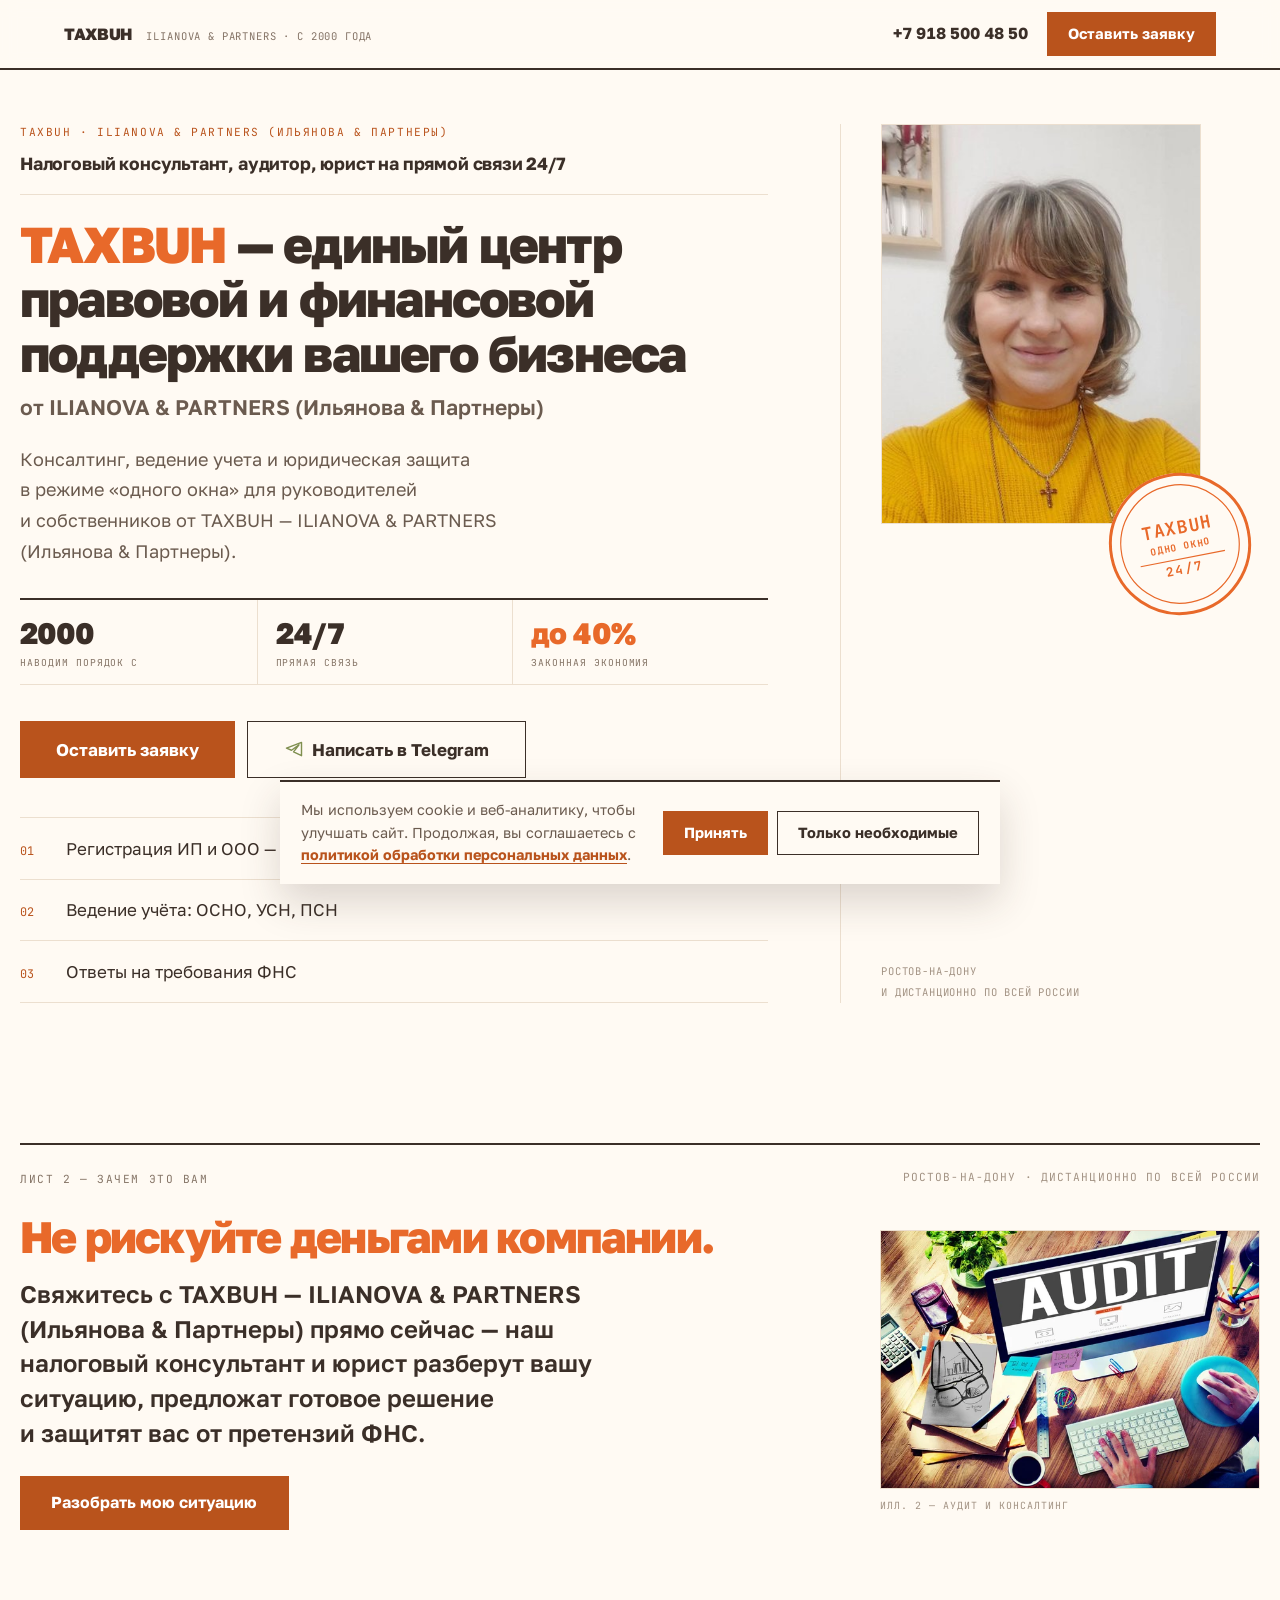
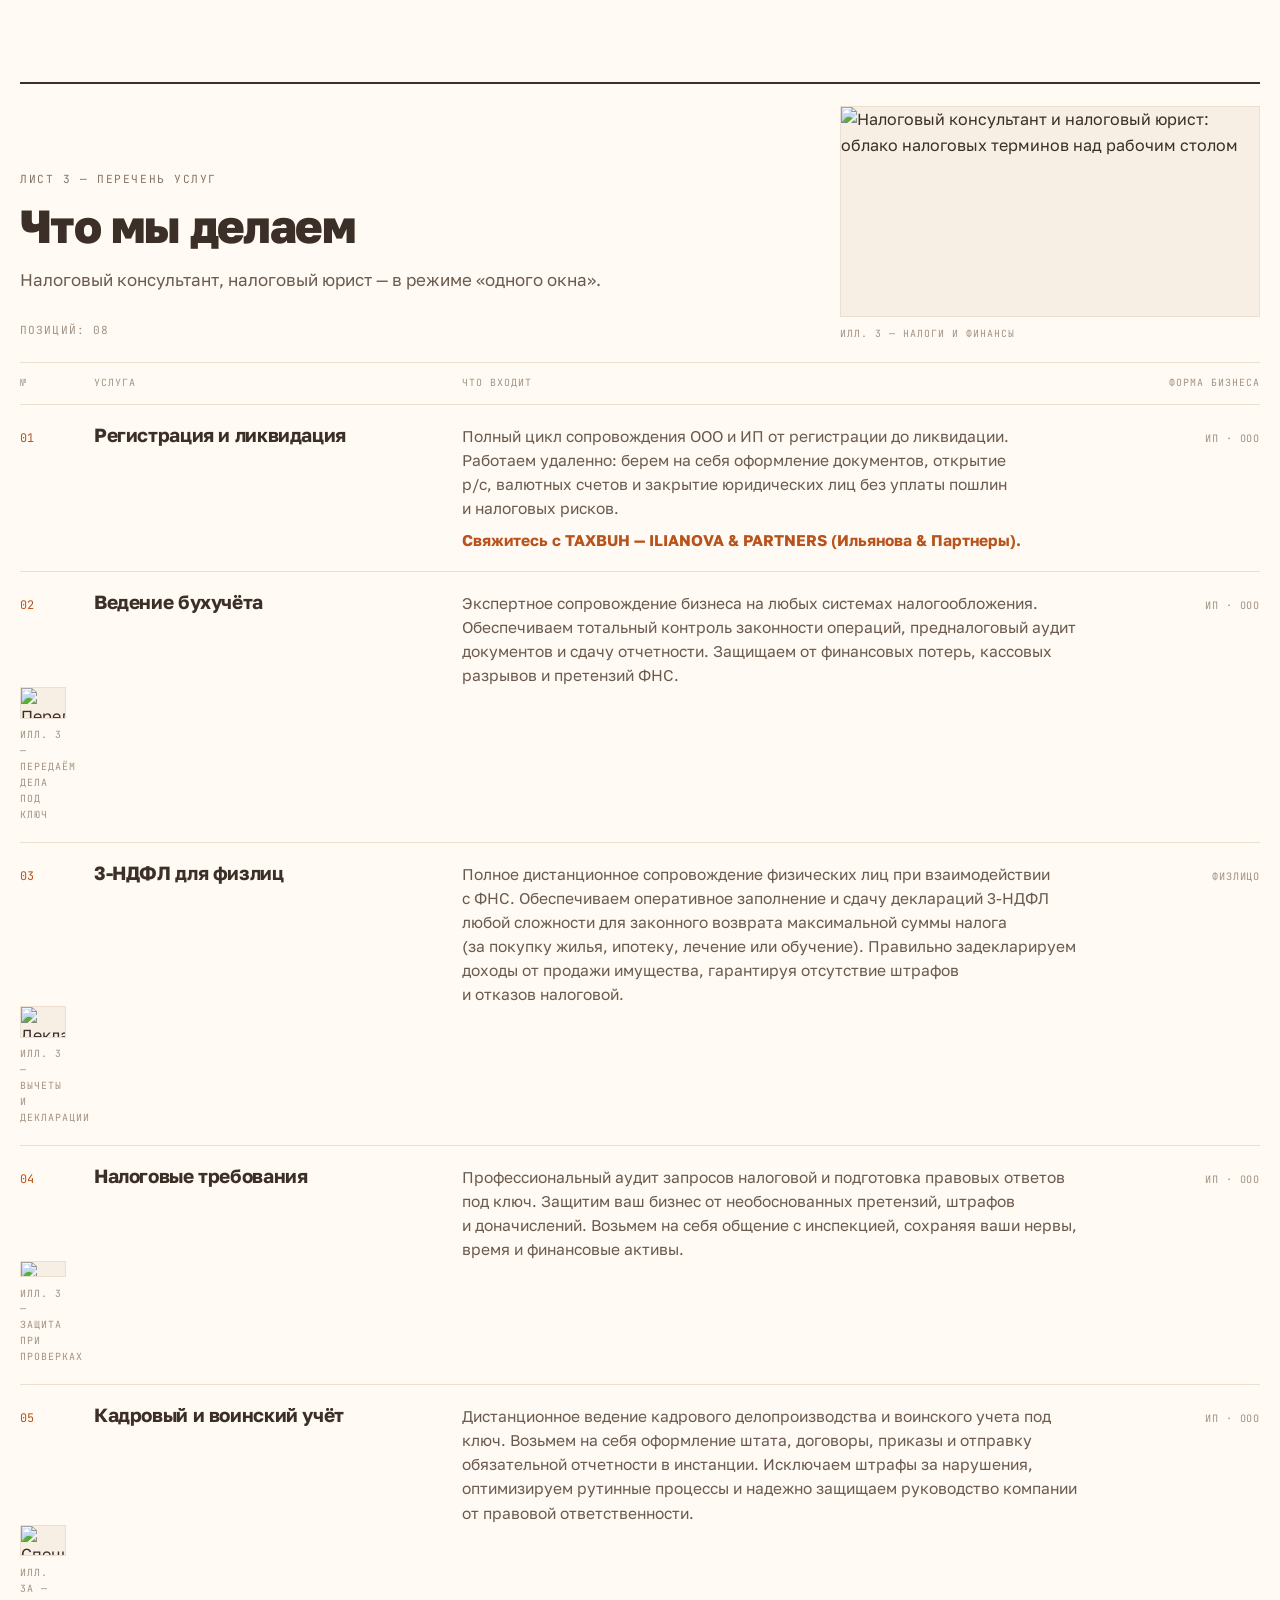
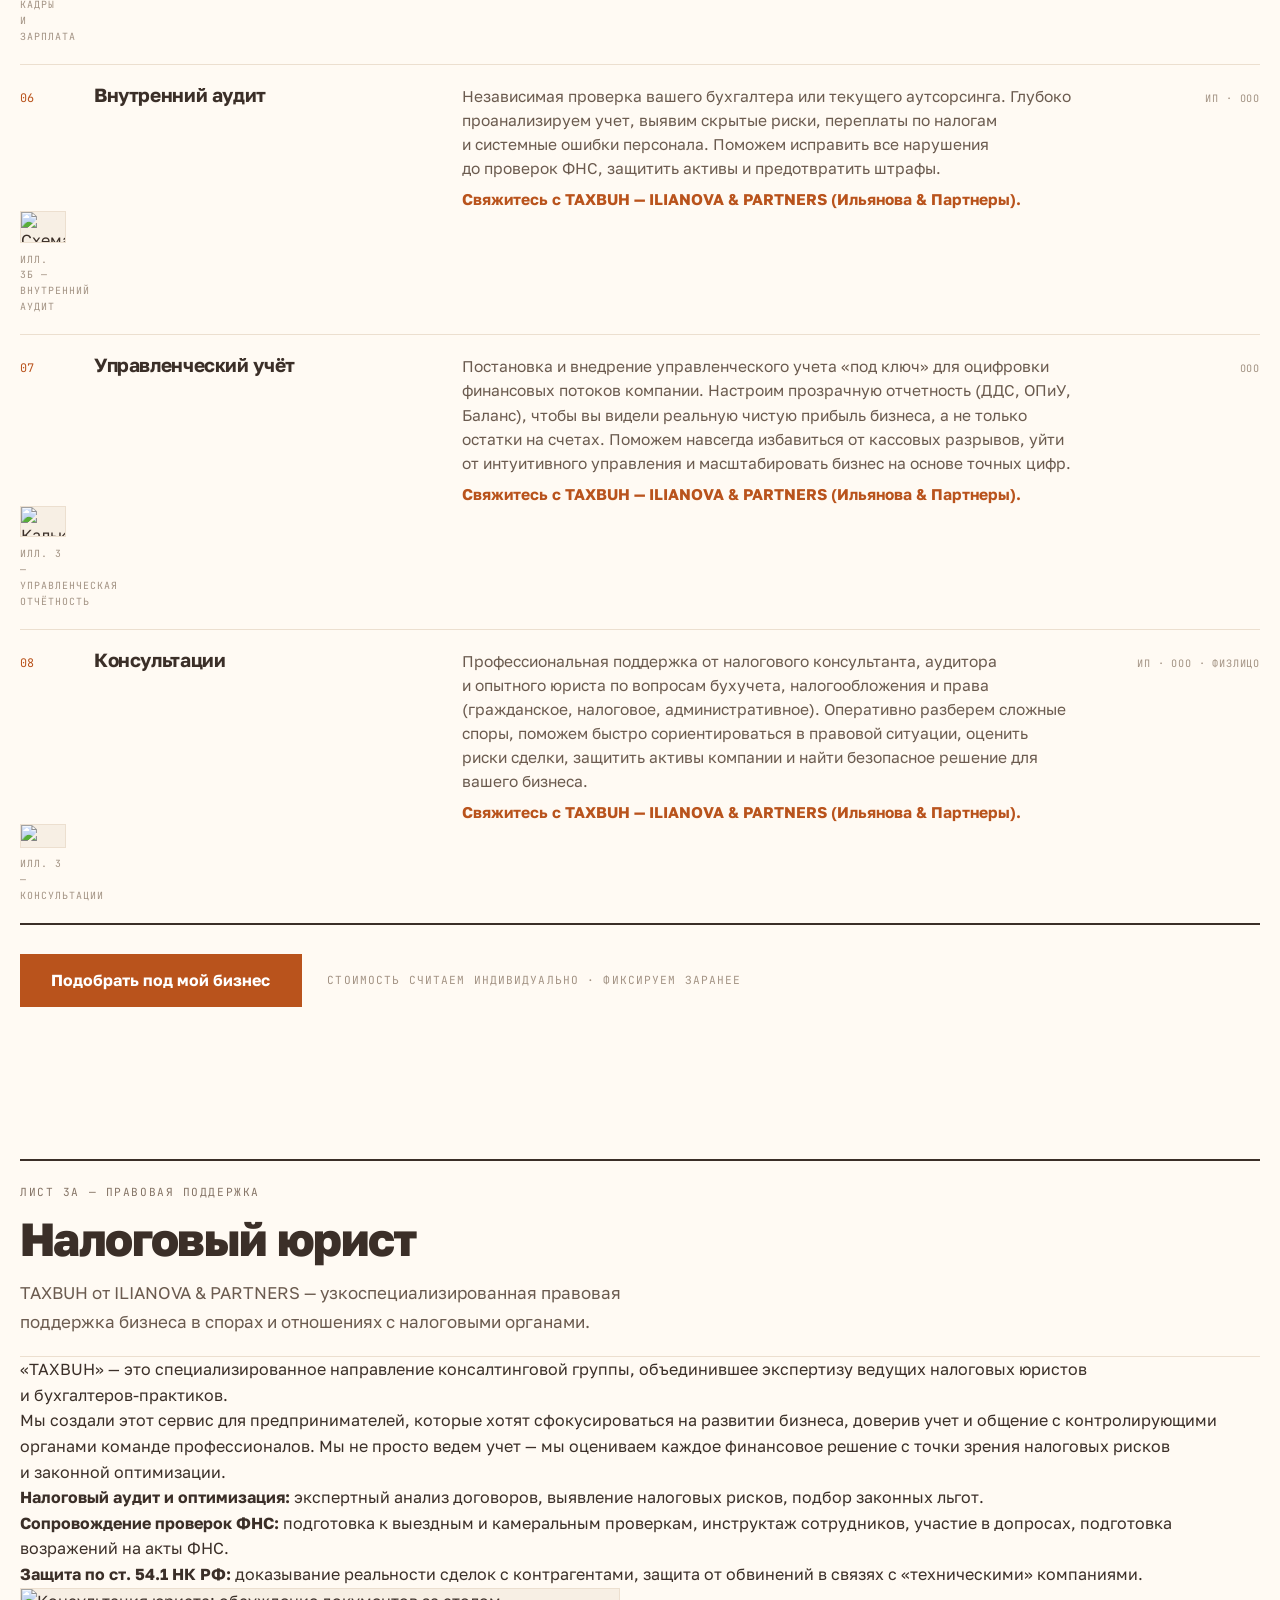
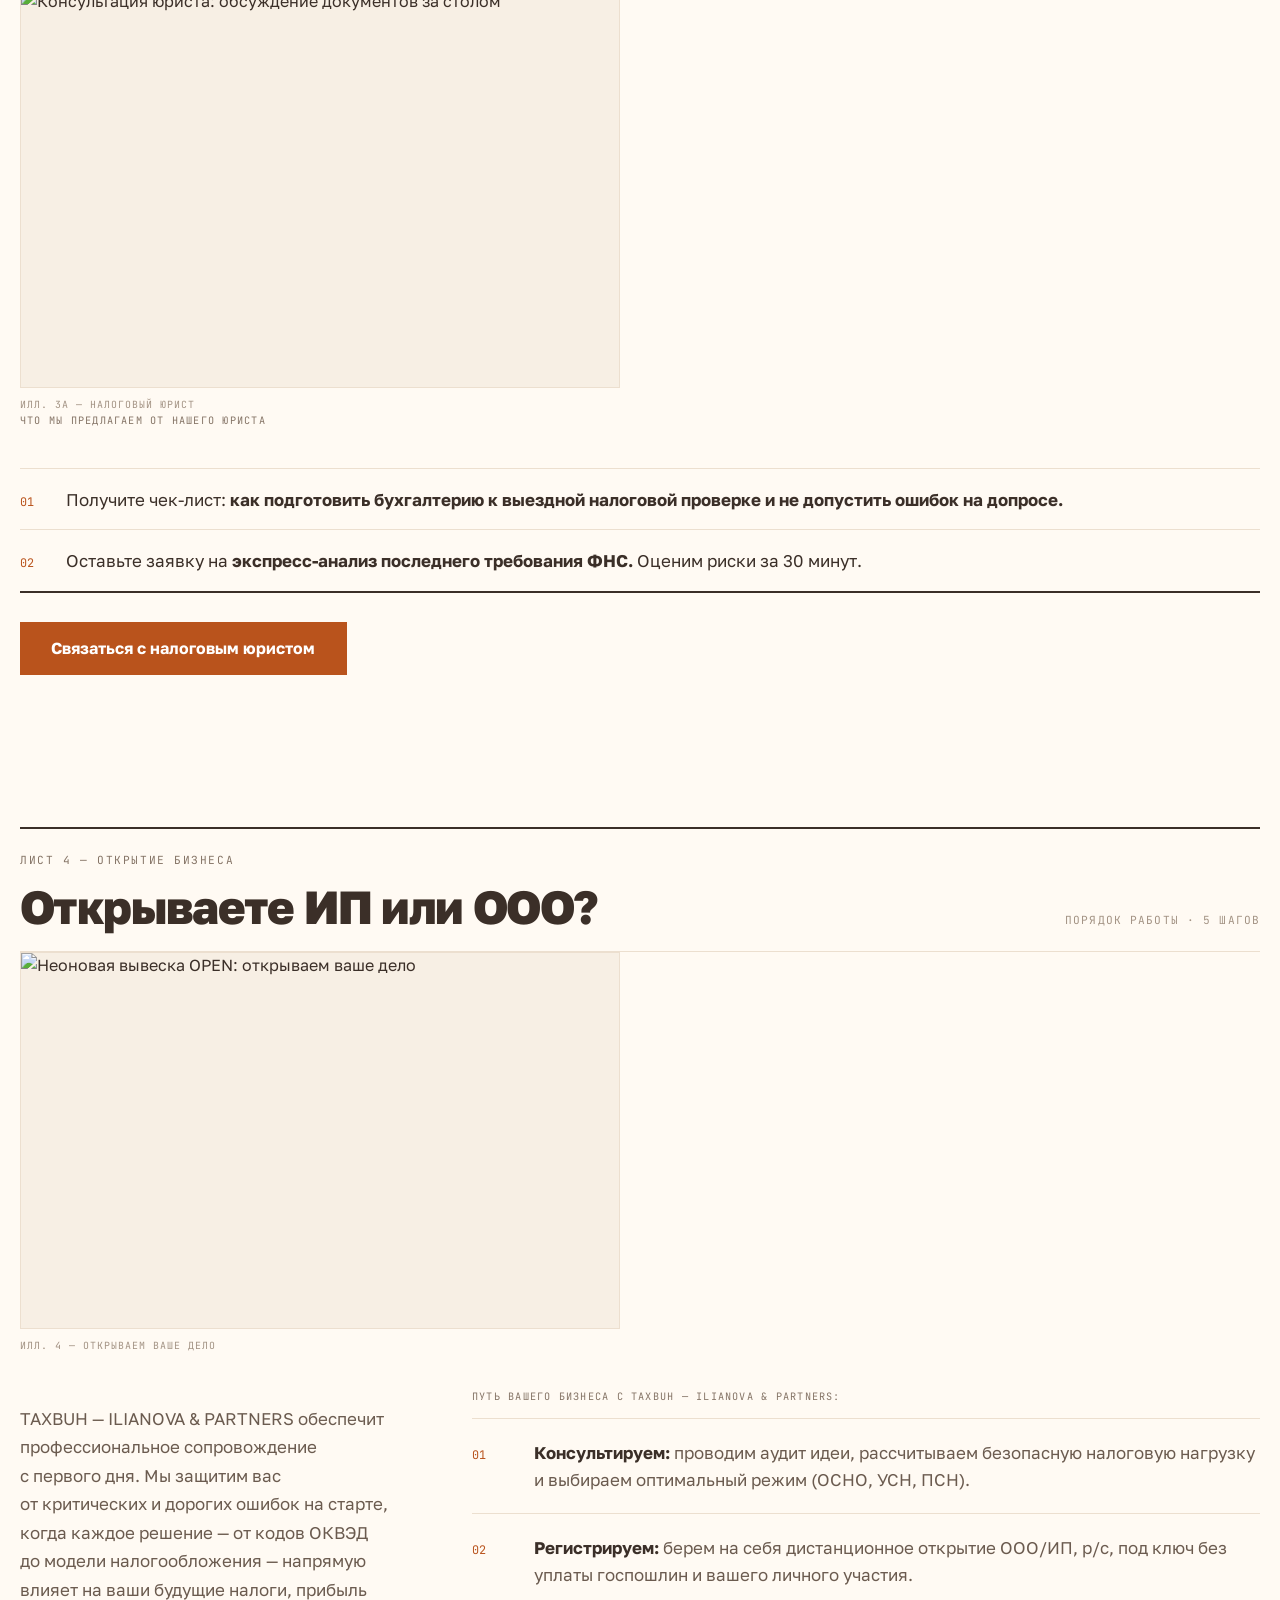
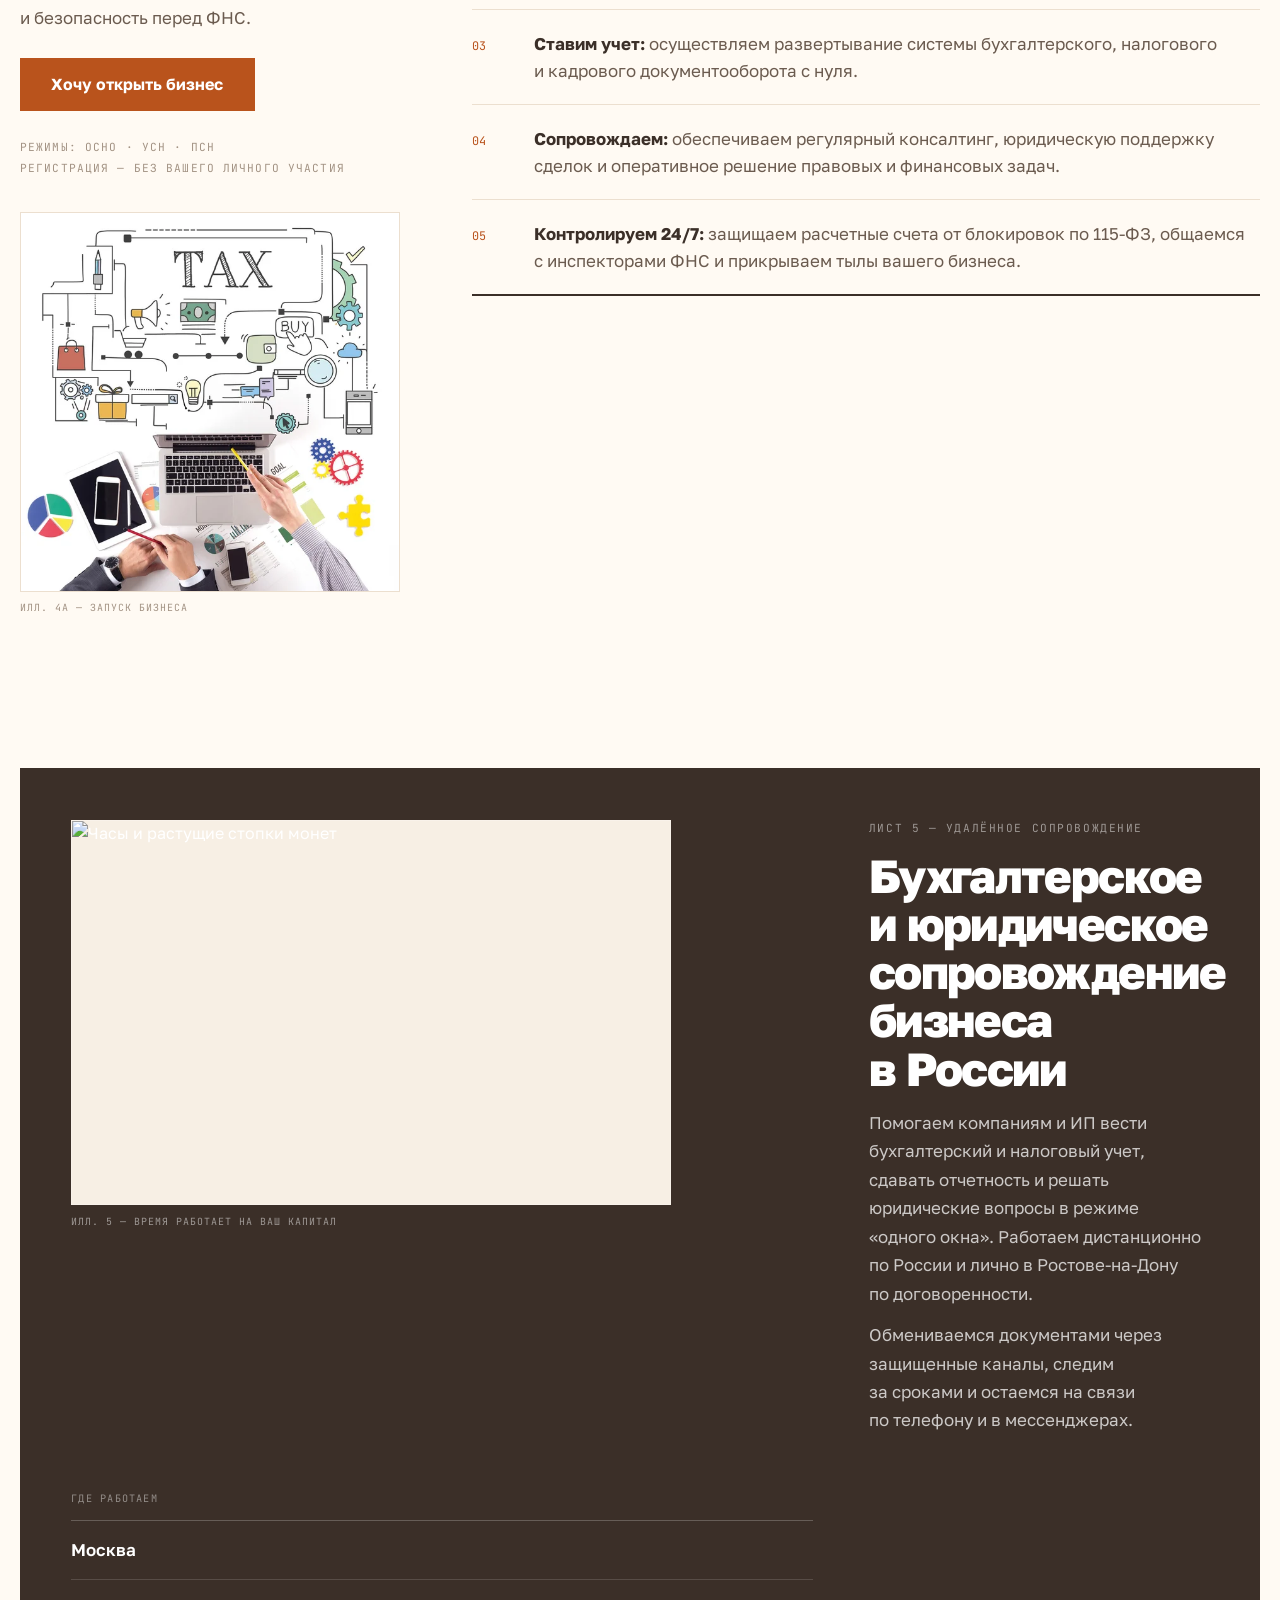
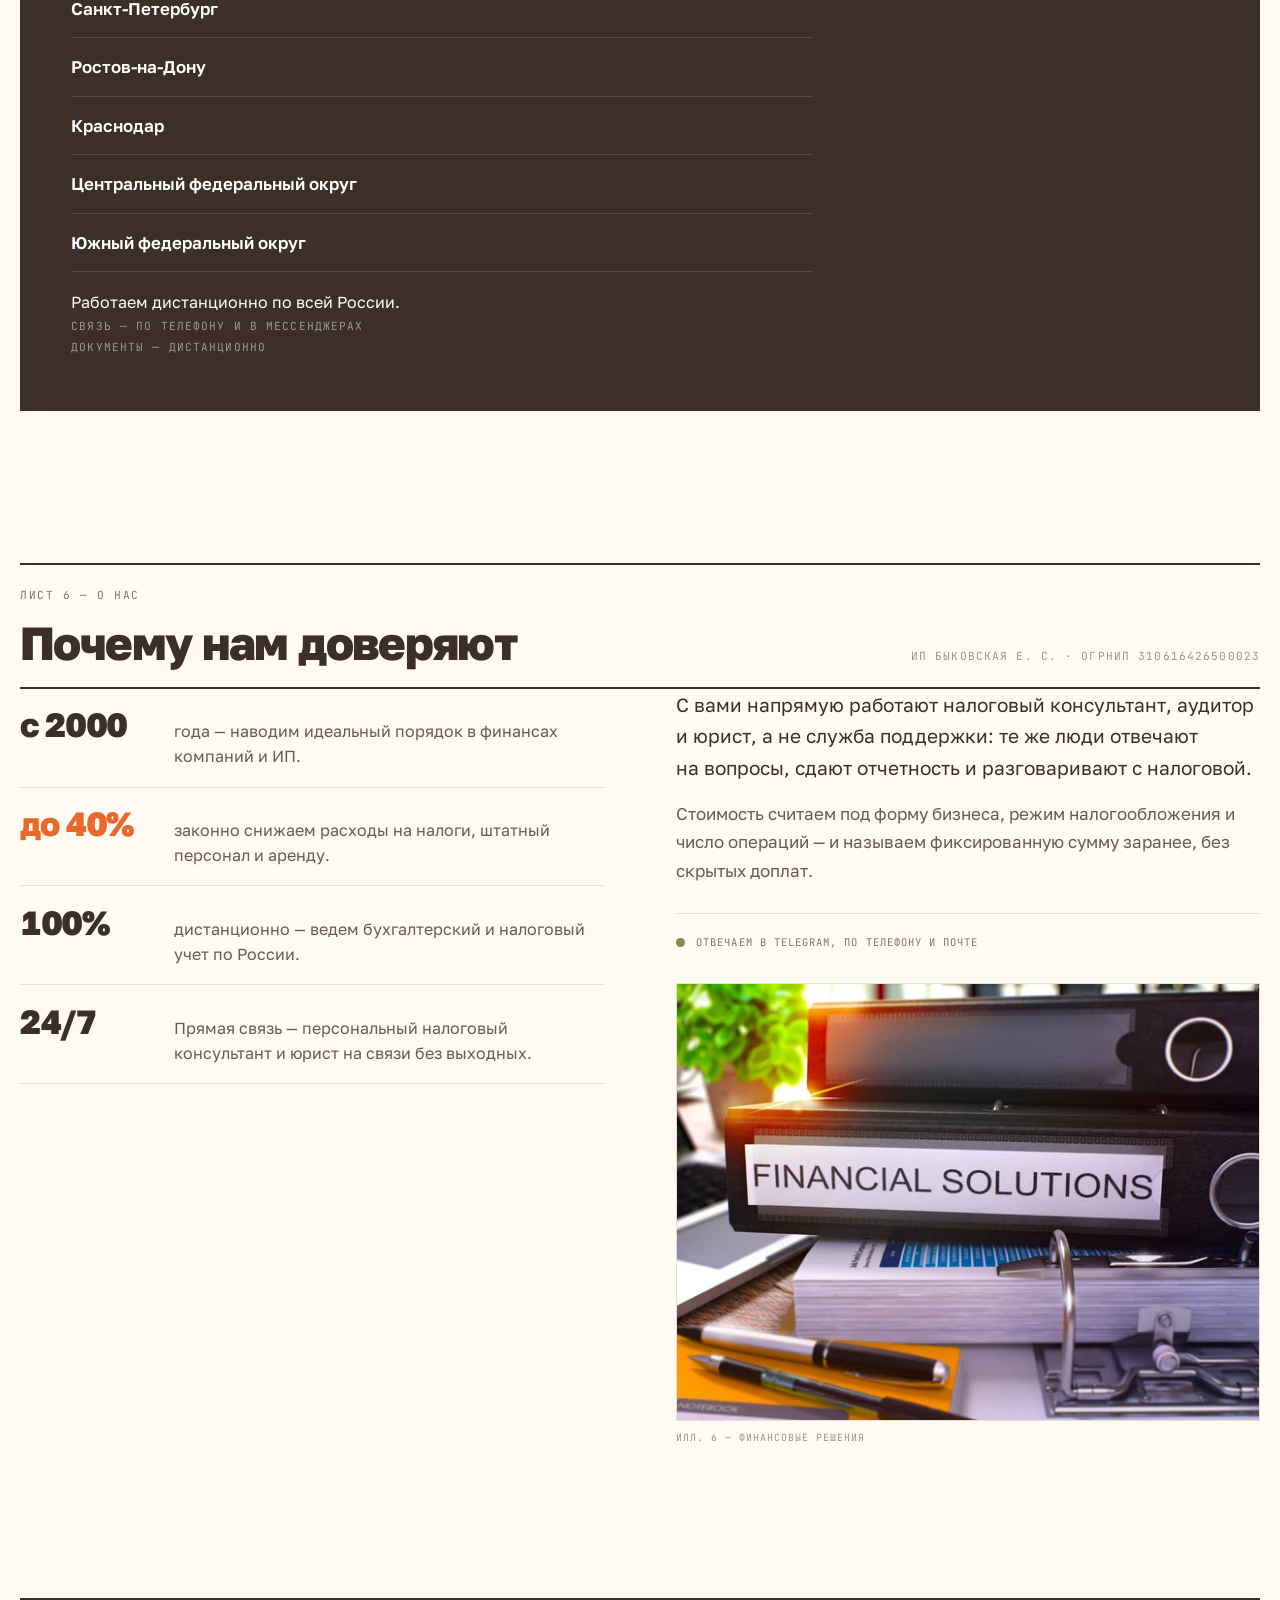
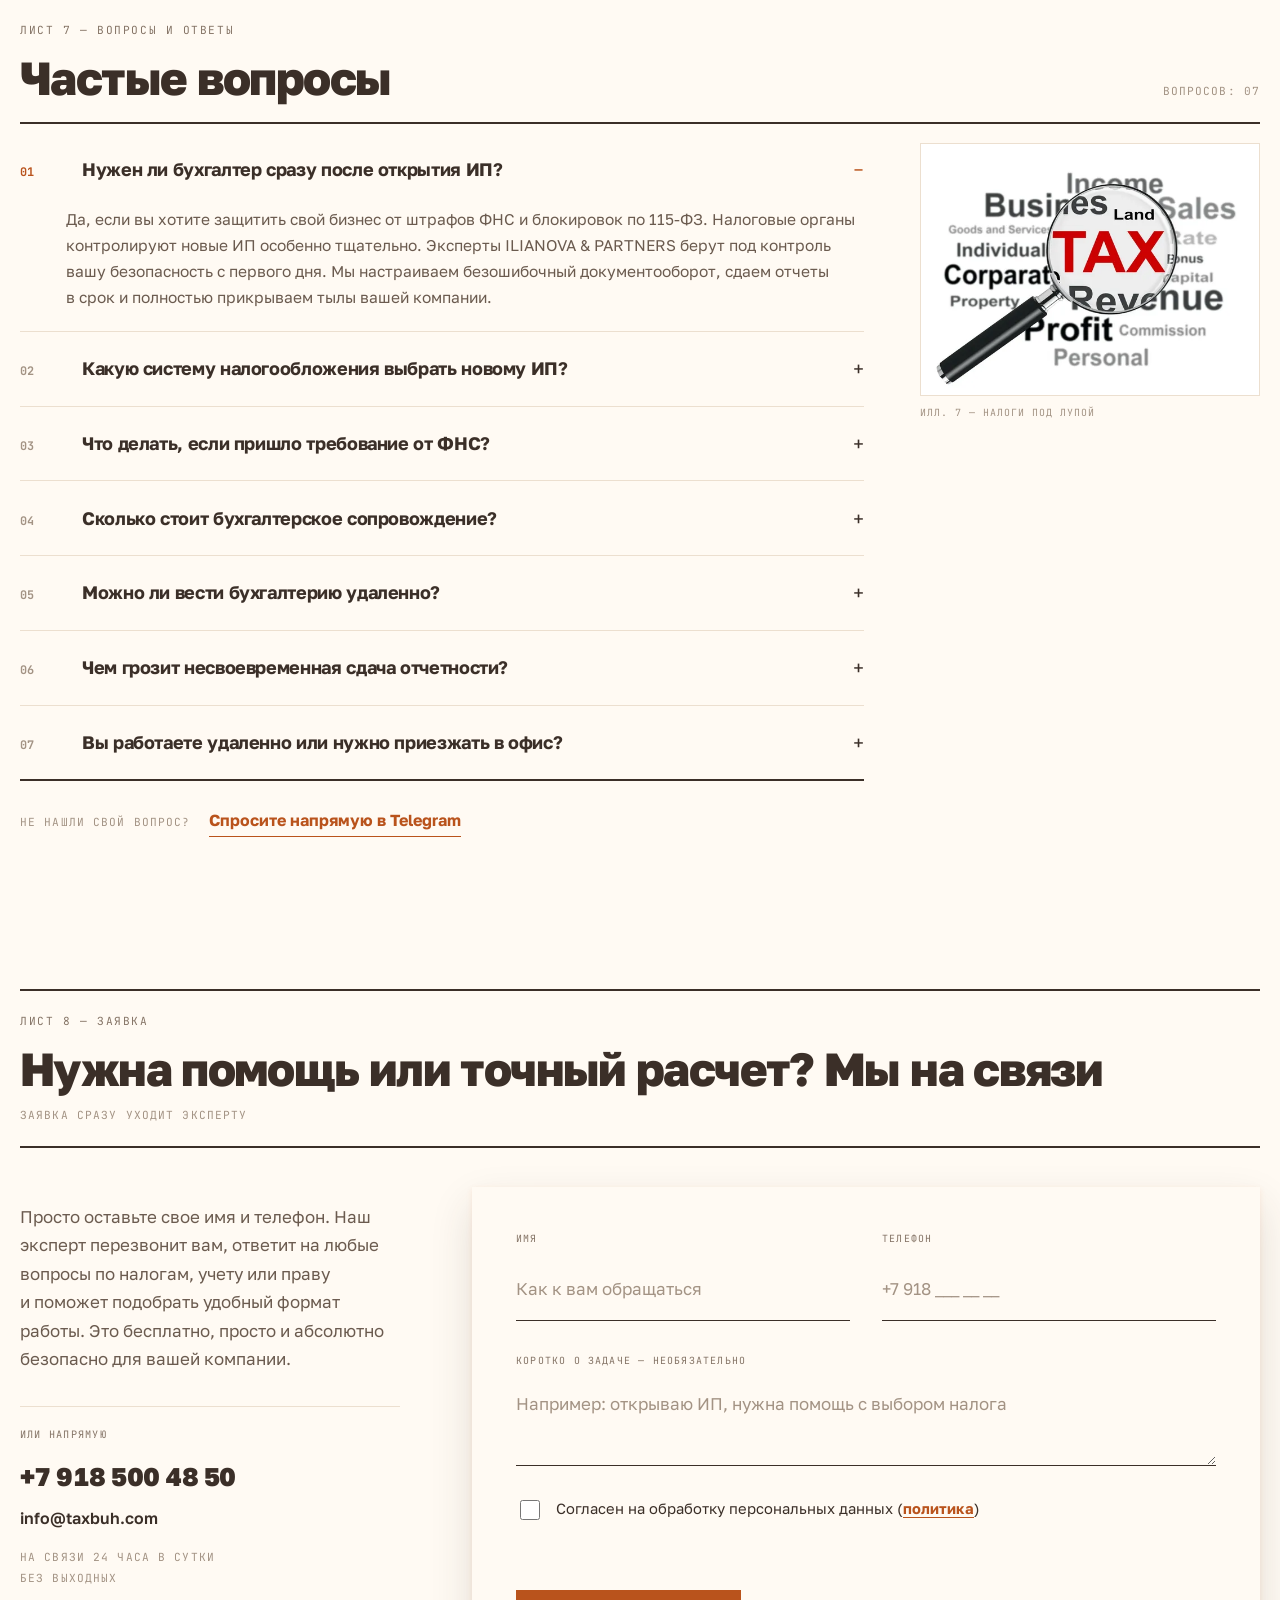
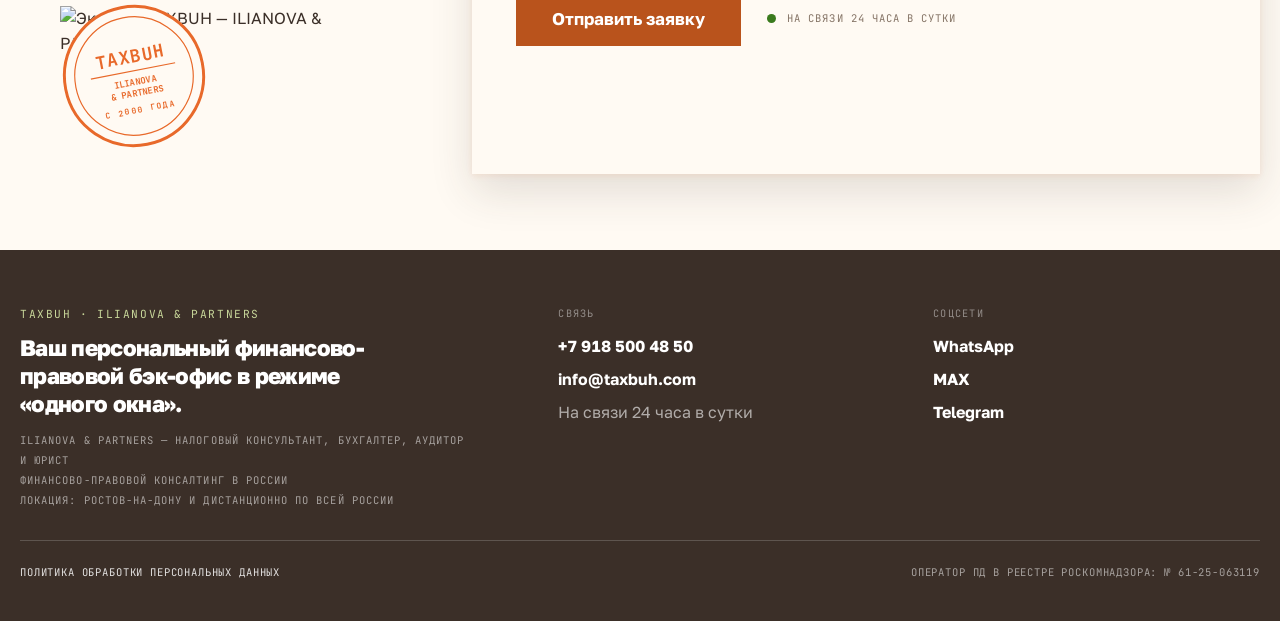
==== commit 01f5a717: "Remove online registration illustration" ====
--- a/index.html
+++ b/index.html
@@ -6,7 +6,7 @@
 
   <!-- SEO: узкие ключи под старт бизнеса (ТЗ §5.5). -->
   <title>TAXBUH — налоговый консультант, бухгалтер, аудитор и юрист для ИП и ООО</title>
-  <meta name="description" content="TAXBUH — ILIANOVA &amp; PARTNERS: консалтинг, ведение учета и юридическая защита бизнеса в режиме «одного окна». Регистрация ИП и ООО, бухучет (ОСНО, УСН, ПСН), 3-НДФЛ, ответы на требования ФНС. Ростов-на-Дону и дистанционно по всему миру.">
+  <meta name="description" content="TAXBUH — ILIANOVA &amp; PARTNERS: консалтинг, ведение учета и юридическая защита бизнеса в России. Регистрация ИП и ООО, бухучет (ОСНО, УСН, ПСН), 3-НДФЛ, ответы на требования ФНС. Работаем очно в Ростове-на-Дону и дистанционно по РФ.">
   <link rel="canonical" href="https://taxbuh.com/">
 
   <meta property="og:type" content="website">
@@ -28,7 +28,7 @@
     "description": "Единый центр правовой и финансовой поддержки бизнеса: консалтинг, ведение учета, аудит и юридическая защита в режиме «одного окна».",
     "telephone": "+7-918-500-48-50",
     "email": "info@taxbuh.com",
-    "areaServed": ["RU", "ME", "AM"],
+    "areaServed": "RU",
     "address": { "@type": "PostalAddress", "addressLocality": "Ростов-на-Дону", "addressCountry": "RU" },
     "foundingDate": "2000",
     "image": "https://taxbuh.com/assets/img/auditor.jpg",
@@ -50,12 +50,12 @@
         "acceptedAnswer": { "@type": "Answer", "text": "Ни в коем случае не удалять и не паниковать. Налоговая часто присылает запросы с нарушениями, надеясь, что предприниматель испугается и заплатит лишнее. Не рискуйте счетами компании — сразу перешлите требование нам. Мы проверим законность запроса, соберем нужные документы и сами ответим инспекторам в установленный срок. Нужна срочная помощь? Звоните — налоговый консультант на связи." } },
       { "@type": "Question", "name": "Сколько стоит бухгалтерское сопровождение?",
         "acceptedAnswer": { "@type": "Answer", "text": "Стоимость рассчитывается индивидуально и зависит от формы вашего бизнеса (ООО или ИП), налогового режима и количества операций в месяц. Мы в TAXBUH — ILIANOVA & PARTNERS называем фиксированную сумму заранее и прописываем её в договоре — никаких скрытых доплат и внезапных счетов в конце месяца не будет. Вы платите только за реальный объем задач, а не за отсиженные в офисе часы. Оставьте заявку, и мы подберем выгодное решение под масштаб вашей компании." } },
-      { "@type": "Question", "name": "Веду бизнес из-за рубежа — можете вести учет удаленно?",
-        "acceptedAnswer": { "@type": "Answer", "text": "Да, мы специализируемся на дистанционном обслуживании. В режиме «одного окна» эксперты TAXBUH — ILIANOVA & PARTNERS возьмут на себя не только бухгалтерию в РФ, но и помогут открыть фирму или настроить учет в Черногории и Армении. Мы поможем безопасно переводить деньги между странами, защитим от штрафов за зарубежные счета (КИК) и сдадим все отчеты вовремя. Все документы и отчетность мы ведем полностью онлайн через защищенные каналы, общаемся в удобных вам мессенджерах и всегда остаемся на связи в вашем часовом поясе. Ваши налоги и расчетные счета будут в полной безопасности, где бы вы ни находились." } },
+      { "@type": "Question", "name": "Можно ли вести бухгалтерию удаленно?",
+        "acceptedAnswer": { "@type": "Answer", "text": "Да. Мы ведем бухгалтерский и налоговый учет компаний и ИП в России дистанционно. Обмениваемся документами через защищенные каналы, сдаем отчетность в срок и остаемся на связи по телефону и в мессенджерах." } },
       { "@type": "Question", "name": "Чем грозит несвоевременная сдача отчетности?",
         "acceptedAnswer": { "@type": "Answer", "text": "Штрафами, начислением пеней и блокировкой расчетных счетов ФНС. У компаний также возникает риск привлечения директора к личной ответственности. Передайте эту задачу нашим специалистам TAXBUH — ILIANOVA & PARTNERS: мы сами ведем календарь отчетности, проверяем каждый документ и сдаем всё онлайн строго вовремя. С нами ваш бизнес надежно защищен от просрочек, бюрократии и штрафных санкций." } },
       { "@type": "Question", "name": "Вы работаете удаленно или нужно приезжать в офис?",
-        "acceptedAnswer": { "@type": "Answer", "text": "Мы работаем полностью удаленно по всей России и с клиентами за рубежом в режиме «одного окна». Обмен документами происходит онлайн через защищенные каналы, а консультации — по телефону или в удобных вам мессенджерах. Если ваша компания находится в Ростове-на-Дону и задача требует личного присутствия, мы всегда можем согласовать очную встречу. Но для решения 100% рабочих вопросов приезжать в офис не обязательно." } }
+        "acceptedAnswer": { "@type": "Answer", "text": "Мы работаем дистанционно с компаниями и ИП по всей России. Обмен документами происходит через защищенные каналы, консультации — по телефону и в мессенджерах. В Ростове-на-Дону при необходимости можно согласовать очную встречу." } }
     ]
   }
   </script>
@@ -107,8 +107,7 @@
 
           <div class="hero-cta">
             <a class="btn btn-lg" href="#lead">Оставить заявку</a>
-            <!-- TODO: подставить @username боевого бота (заказчица создаёт в @BotFather) -->
-            <a class="btn btn-lg btn-ghost" href="https://t.me/your_bot_username" target="_blank" rel="noopener">
+            <a class="btn btn-lg btn-ghost" href="https://t.me/Taxbuhbot" target="_blank" rel="noopener">
               <svg viewBox="0 0 24 24" fill="none" stroke="currentColor" stroke-width="1.7" stroke-linecap="round" stroke-linejoin="round" aria-hidden="true"><path d="M21 4L3 11l6 2.5L18 7l-6.5 8.5L21 20z"/></svg>
               Написать в Telegram
             </a>
@@ -140,7 +139,7 @@
             <text x="100" y="140" text-anchor="middle" fill="currentColor" font-family="JetBrains Mono, monospace" font-size="17" font-weight="700" letter-spacing="2">24/7</text>
           </svg>
 
-          <p class="mono hero-geo">РОСТОВ-НА-ДОНУ<br>И ДИСТАНЦИОННО ПО ВСЕМУ МИРУ<br>РФ · ЧЕРНОГОРИЯ · АРМЕНИЯ</p>
+          <p class="mono hero-geo">РОСТОВ-НА-ДОНУ<br>И ДИСТАНЦИОННО ПО ВСЕЙ РОССИИ</p>
         </div>
 
       </div>
@@ -151,7 +150,7 @@
       <div class="container">
         <div class="sheet-head">
           <p class="mono sheet">ЛИСТ 2 — ЗАЧЕМ ЭТО ВАМ</p>
-          <p class="mono sheet-note">РОСТОВ-НА-ДОНУ · ДИСТАНЦИОННО ПО ВСЕМУ МИРУ</p>
+          <p class="mono sheet-note">РОСТОВ-НА-ДОНУ · ДИСТАНЦИОННО ПО ВСЕЙ РОССИИ</p>
         </div>
         <div class="pain-inner">
           <div>
@@ -174,12 +173,12 @@
           <div>
             <p class="mono sheet">ЛИСТ 3 — ПЕРЕЧЕНЬ УСЛУГ</p>
             <h2 class="section-title">Что мы делаем</h2>
-            <p class="lead">Налоговый консультант, бухгалтер, аудитор и&nbsp;юрист — в&nbsp;режиме «одного окна».</p>
+            <p class="lead">Налоговый консультант, налоговый юрист — в&nbsp;режиме «одного окна».</p>
             <p class="mono sheet-note num block">ПОЗИЦИЙ: 08</p>
           </div>
           <figure class="ill ill-head">
-            <img src="assets/img/ill-services.webp" width="600" height="413" alt="Калькулятор, финансовые отчеты и графики роста" loading="lazy" decoding="async">
-            <figcaption class="mono">ИЛЛ. 3 — БУХУЧЕТ И ОТЧЕТНОСТЬ</figcaption>
+            <img src="assets/img/ill-wc.webp" width="600" height="300" alt="Налоговый консультант и налоговый юрист: облако налоговых терминов над рабочим столом" loading="lazy" decoding="async">
+            <figcaption class="mono">ИЛЛ. 3 — НАЛОГИ И ФИНАНСЫ</figcaption>
           </figure>
         </div>
 
@@ -198,42 +197,70 @@
             <span class="mono row-no num">02</span>
             <h3 class="row-name">Ведение бухучёта</h3>
             <p class="row-desc">Экспертное сопровождение бизнеса на&nbsp;любых системах налогообложения. Обеспечиваем тотальный контроль законности операций, предналоговый аудит документов и&nbsp;сдачу отчетности. Защищаем от&nbsp;финансовых потерь, кассовых разрывов и&nbsp;претензий ФНС.</p>
+            <figure class="ill row-ill">
+              <img src="assets/img/ill-biz.webp" width="612" height="408" alt="Передача папки Business через рабочий стол" loading="lazy" decoding="async">
+              <figcaption class="mono">ИЛЛ. 3 — ПЕРЕДАЁМ ДЕЛА ПОД КЛЮЧ</figcaption>
+            </figure>
             <span class="mono row-tag">ИП · ООО</span>
           </li>
           <li>
             <span class="mono row-no num">03</span>
             <h3 class="row-name">3-НДФЛ для физлиц</h3>
             <p class="row-desc">Полное дистанционное сопровождение физических лиц при взаимодействии с&nbsp;ФНС. Обеспечиваем оперативное заполнение и&nbsp;сдачу деклараций 3-НДФЛ любой сложности для законного возврата максимальной суммы налога (за&nbsp;покупку жилья, ипотеку, лечение или обучение). Правильно задекларируем доходы от&nbsp;продажи имущества, гарантируя отсутствие штрафов и&nbsp;отказов налоговой.</p>
+            <figure class="ill row-ill row-ill-sm">
+              <img src="assets/img/ill-ndfl.webp" width="192" height="128" alt="Декларация 3-НДФЛ, макет дома и монеты" loading="lazy" decoding="async">
+              <figcaption class="mono">ИЛЛ. 3 — ВЫЧЕТЫ И ДЕКЛАРАЦИИ</figcaption>
+            </figure>
             <span class="mono row-tag">ФИЗЛИЦО</span>
           </li>
           <li>
             <span class="mono row-no num">04</span>
             <h3 class="row-name">Налоговые требования</h3>
             <p class="row-desc">Профессиональный аудит запросов налоговой и&nbsp;подготовка правовых ответов под ключ. Защитим ваш бизнес от&nbsp;необоснованных претензий, штрафов и&nbsp;доначислений. Возьмем на&nbsp;себя общение с&nbsp;инспекцией, сохраняя ваши нервы, время и&nbsp;финансовые активы.</p>
+            <figure class="ill row-ill">
+              <img src="assets/img/ill-fns.webp" width="612" height="186" alt="Статуя Фемиды и расчёты на калькуляторе" loading="lazy" decoding="async">
+              <figcaption class="mono">ИЛЛ. 3 — ЗАЩИТА ПРИ ПРОВЕРКАХ</figcaption>
+            </figure>
             <span class="mono row-tag">ИП · ООО</span>
           </li>
           <li>
             <span class="mono row-no num">05</span>
             <h3 class="row-name">Кадровый и воинский учёт</h3>
             <p class="row-desc">Дистанционное ведение кадрового делопроизводства и&nbsp;воинского учета под ключ. Возьмем на&nbsp;себя оформление штата, договоры, приказы и&nbsp;отправку обязательной отчетности в&nbsp;инстанции. Исключаем штрафы за&nbsp;нарушения, оптимизируем рутинные процессы и&nbsp;надежно защищаем руководство компании от&nbsp;правовой ответственности.</p>
+            <figure class="ill row-ill row-crop">
+              <img src="assets/img/ill-hr.webp" width="600" height="408" alt="Специалист ведет расчет заработной платы за ноутбуком" loading="lazy" decoding="async">
+              <figcaption class="mono">ИЛЛ. 3А — КАДРЫ И ЗАРПЛАТА</figcaption>
+            </figure>
             <span class="mono row-tag">ИП · ООО</span>
           </li>
           <li>
             <span class="mono row-no num">06</span>
             <h3 class="row-name">Внутренний аудит</h3>
             <p class="row-desc">Независимая проверка вашего бухгалтера или текущего аутсорсинга. Глубоко проанализируем учет, выявим скрытые риски, переплаты по&nbsp;налогам и&nbsp;системные ошибки персонала. Поможем исправить все нарушения до&nbsp;проверок ФНС, защитить активы и&nbsp;предотвратить штрафы. <span class="row-cta">Свяжитесь с&nbsp;TAXBUH — ILIANOVA &amp; PARTNERS (Ильянова &amp; Партнеры).</span></p>
+            <figure class="ill row-ill row-crop">
+              <img src="assets/img/ill-audit.webp" width="600" height="400" alt="Схема внутреннего аудита: оценка, риски, процедуры, тестирование" loading="lazy" decoding="async">
+              <figcaption class="mono">ИЛЛ. 3Б — ВНУТРЕННИЙ АУДИТ</figcaption>
+            </figure>
             <span class="mono row-tag">ИП · ООО</span>
           </li>
           <li>
             <span class="mono row-no num">07</span>
             <h3 class="row-name">Управленческий учёт</h3>
             <p class="row-desc">Постановка и&nbsp;внедрение управленческого учета «под ключ» для оцифровки финансовых потоков компании. Настроим прозрачную отчетность (ДДС, ОПиУ, Баланс), чтобы вы видели реальную чистую прибыль бизнеса, а&nbsp;не&nbsp;только остатки на&nbsp;счетах. Поможем навсегда избавиться от&nbsp;кассовых разрывов, уйти от&nbsp;интуитивного управления и&nbsp;масштабировать бизнес на&nbsp;основе точных цифр. <span class="row-cta">Свяжитесь с&nbsp;TAXBUH — ILIANOVA &amp; PARTNERS (Ильянова &amp; Партнеры).</span></p>
+            <figure class="ill row-ill">
+              <img src="assets/img/ill-mgmt.webp" width="526" height="350" alt="Калькулятор, монеты и лупа над финансовыми отчётами" loading="lazy" decoding="async">
+              <figcaption class="mono">ИЛЛ. 3 — УПРАВЛЕНЧЕСКАЯ ОТЧЁТНОСТЬ</figcaption>
+            </figure>
             <span class="mono row-tag">ООО</span>
           </li>
           <li class="row-last">
             <span class="mono row-no num">08</span>
             <h3 class="row-name">Консультации</h3>
             <p class="row-desc">Профессиональная поддержка от&nbsp;налогового консультанта, аудитора и&nbsp;опытного юриста по&nbsp;вопросам бухучета, налогообложения и&nbsp;права (гражданское, налоговое, административное). Оперативно разберем сложные споры, поможем быстро сориентироваться в&nbsp;правовой ситуации, оценить риски сделки, защитить активы компании и&nbsp;найти безопасное решение для вашего бизнеса. <span class="row-cta">Свяжитесь с&nbsp;TAXBUH — ILIANOVA &amp; PARTNERS (Ильянова &amp; Партнеры).</span></p>
+            <figure class="ill row-ill">
+              <img src="assets/img/ill-consult.webp" width="1023" height="494" alt="Облако слов Tax Help: деньги, налоги, учет, консультации" loading="lazy" decoding="async">
+              <figcaption class="mono">ИЛЛ. 3 — КОНСУЛЬТАЦИИ</figcaption>
+            </figure>
             <span class="mono row-tag">ИП · ООО · ФИЗЛИЦО</span>
           </li>
         </ol>
@@ -245,6 +272,46 @@
       </div>
     </section>
 
+    <!-- ЛИСТ 3А — НАЛОГОВЫЙ ЮРИСТ -->
+    <section class="sheet-block" id="lawyer">
+      <div class="container">
+        <div class="sheet-head sheet-head-rule">
+          <div>
+            <p class="mono sheet">ЛИСТ 3А — ПРАВОВАЯ ПОДДЕРЖКА</p>
+            <h2 class="section-title">Налоговый юрист</h2>
+            <p class="lead">TAXBUH от&nbsp;ILIANOVA &amp; PARTNERS — узкоспециализированная правовая поддержка бизнеса в&nbsp;спорах и&nbsp;отношениях с&nbsp;налоговыми органами.</p>
+          </div>
+        </div>
+
+        <div class="lawyer-inner">
+          <div class="lawyer-copy">
+            <p>«TAXBUH» — это специализированное направление консалтинговой группы, объединившее экспертизу ведущих налоговых юристов и&nbsp;бухгалтеров-практиков.</p>
+            <p>Мы создали этот сервис для предпринимателей, которые хотят сфокусироваться на&nbsp;развитии бизнеса, доверив учет и&nbsp;общение с&nbsp;контролирующими органами команде профессионалов. Мы не&nbsp;просто ведем учет — мы оцениваем каждое финансовое решение с&nbsp;точки зрения налоговых рисков и&nbsp;законной оптимизации.</p>
+            <ul class="lawyer-list">
+              <li><b>Налоговый аудит и&nbsp;оптимизация:</b> экспертный анализ договоров, выявление налоговых рисков, подбор законных льгот.</li>
+              <li><b>Сопровождение проверок ФНС:</b> подготовка к&nbsp;выездным и&nbsp;камеральным проверкам, инструктаж сотрудников, участие в&nbsp;допросах, подготовка возражений на&nbsp;акты ФНС.</li>
+              <li><b>Защита по&nbsp;ст.&nbsp;54.1 НК&nbsp;РФ:</b> доказывание реальности сделок с&nbsp;контрагентами, защита от&nbsp;обвинений в&nbsp;связях с&nbsp;«техническими» компаниями.</li>
+            </ul>
+          </div>
+          <figure class="ill lawyer-ill">
+            <img src="assets/img/ill-law.webp" width="600" height="400" alt="Консультация юриста: обсуждение документов за столом" loading="lazy" decoding="async">
+            <figcaption class="mono">ИЛЛ. 3А — НАЛОГОВЫЙ ЮРИСТ</figcaption>
+          </figure>
+        </div>
+
+        <div class="lawyer-offer">
+          <p class="mono list-head">ЧТО МЫ ПРЕДЛАГАЕМ ОТ&nbsp;НАШЕГО ЮРИСТА</p>
+          <ol class="rows rows-compact">
+            <li><span class="mono row-no">01</span><span class="row-body">Получите чек-лист: <b>как подготовить бухгалтерию к&nbsp;выездной налоговой проверке и&nbsp;не&nbsp;допустить ошибок на&nbsp;допросе.</b></span></li>
+            <li class="row-last"><span class="mono row-no">02</span><span class="row-body">Оставьте заявку на&nbsp;<b>экспресс-анализ последнего требования ФНС.</b> Оценим риски за&nbsp;30&nbsp;минут.</span></li>
+          </ol>
+          <div class="after-table">
+            <a class="btn" href="#lead">Связаться с налоговым юристом</a>
+          </div>
+        </div>
+      </div>
+    </section>
+
     <!-- ЛИСТ 4 — СТАРТ БИЗНЕСА -->
     <section class="sheet-block" id="startup">
       <div class="container">
@@ -255,6 +322,11 @@
           </div>
           <p class="mono sheet-note">ПОРЯДОК РАБОТЫ · 5 ШАГОВ</p>
         </div>
+
+        <figure class="ill ill-open">
+          <img src="assets/img/ill-open.webp" width="640" height="401" alt="Неоновая вывеска OPEN: открываем ваше дело" loading="lazy" decoding="async">
+          <figcaption class="mono">ИЛЛ. 4 — ОТКРЫВАЕМ ВАШЕ ДЕЛО</figcaption>
+        </figure>
 
         <div class="startup-inner">
           <div>
@@ -263,7 +335,7 @@
             <p class="mono sheet-note block">РЕЖИМЫ: ОСНО · УСН · ПСН<br>РЕГИСТРАЦИЯ — БЕЗ ВАШЕГО ЛИЧНОГО УЧАСТИЯ</p>
             <figure class="ill">
             <img src="assets/img/ill-startup.webp" width="600" height="600" alt="Схема запуска бизнеса: налоги, продажи, учет — вокруг ноутбука" loading="lazy" decoding="async">
-            <figcaption class="mono">ИЛЛ. 4 — ЗАПУСК БИЗНЕСА</figcaption>
+            <figcaption class="mono">ИЛЛ. 4А — ЗАПУСК БИЗНЕСА</figcaption>
           </figure>
           </div>
 
@@ -281,29 +353,32 @@
       </div>
     </section>
 
-    <!-- ЛИСТ 5 — ЗАРУБЕЖ -->
+    <!-- ЛИСТ 5 — РАБОТАЕМ ПО РОССИИ -->
     <section class="sheet-block" id="abroad">
       <div class="container">
         <div class="abroad-inner">
+          <figure class="ill ill-dark abroad-clock">
+            <img src="assets/img/hero-clock.webp" width="640" height="410" alt="Часы и растущие стопки монет" loading="lazy" decoding="async">
+            <figcaption class="mono">ИЛЛ. 5 — ВРЕМЯ РАБОТАЕТ НА ВАШ КАПИТАЛ</figcaption>
+          </figure>
           <div>
             <p class="mono sheet">ЛИСТ 5 — УДАЛЁННОЕ СОПРОВОЖДЕНИЕ</p>
-            <h2 class="section-title">Обслуживание международного бизнеса в&nbsp;режиме «одного окна»</h2>
-            <p class="lead">ILIANOVA &amp; PARTNERS предоставляет полный цикл финансового и&nbsp;правового консалтинга для предпринимателей за&nbsp;рубежом. Мы поможем дистанционно открыть компанию и&nbsp;настроить местный учет в&nbsp;Черногории или Армении, а&nbsp;также полностью возьмем на&nbsp;себя удаленный аудит и&nbsp;бухучет вашего бизнеса в&nbsp;РФ.</p>
-            <p class="lead">Вы получаете надежную инфраструктуру для управления активами без перелетов и&nbsp;очередей. Мы гарантируем безупречное соблюдение законов обеих юрисдикций, абсолютную конфиденциальность и&nbsp;оперативную поддержку экспертов в&nbsp;удобном для вас часовом поясе.</p>
-          </div>
-
+            <h2 class="section-title">Бухгалтерское и&nbsp;юридическое сопровождение бизнеса в&nbsp;России</h2>
+            <p class="lead">Помогаем компаниям и&nbsp;ИП вести бухгалтерский и&nbsp;налоговый учет, сдавать отчетность и&nbsp;решать юридические вопросы в&nbsp;режиме «одного окна». Работаем дистанционно по&nbsp;России и&nbsp;лично в&nbsp;Ростове-на-Дону по&nbsp;договоренности.</p>
+            <p class="lead">Обмениваемся документами через защищенные каналы, следим за&nbsp;сроками и&nbsp;остаемся на&nbsp;связи по&nbsp;телефону и&nbsp;в&nbsp;мессенджерах.</p>
+          </div>
           <div class="abroad-list">
-            <figure class="ill ill-dark">
-            <img src="assets/img/ill-abroad.webp" width="600" height="239" alt="Online business — дистанционное обслуживание" loading="lazy" decoding="async">
-            <figcaption class="mono">ИЛЛ. 5 — ДИСТАНЦИОННО</figcaption>
-          </figure>
             <p class="mono list-head">ГДЕ РАБОТАЕМ</p>
             <ul>
-              <li><span>Черногория</span><span class="mono online">ONLINE</span></li>
-              <li><span>Армения</span><span class="mono online">ONLINE</span></li>
-              <li><span>Остальной мир</span><span class="mono online">ONLINE</span></li>
+              <li><span>Москва</span></li>
+              <li><span>Санкт-Петербург</span></li>
+              <li><span>Ростов-на-Дону</span></li>
+              <li><span>Краснодар</span></li>
+              <li><span>Центральный федеральный округ</span></li>
+              <li><span>Южный федеральный округ</span></li>
             </ul>
-            <p class="mono sheet-note">СВЯЗЬ — В ВАШЕМ ЧАСОВОМ ПОЯСЕ<br>ДОКУМЕНТЫ — ОНЛАЙН</p>
+            <p class="list-sub">Работаем дистанционно по&nbsp;всей России.</p>
+            <p class="mono sheet-note">СВЯЗЬ — ПО ТЕЛЕФОНУ И В МЕССЕНДЖЕРАХ<br>ДОКУМЕНТЫ — ДИСТАНЦИОННО</p>
           </div>
         </div>
       </div>
@@ -324,7 +399,7 @@
           <ul class="ledger">
             <li><span class="ledger-val num">с 2000</span><span class="ledger-text">года — наводим идеальный порядок в&nbsp;финансах компаний и&nbsp;ИП.</span></li>
             <li><span class="ledger-val num accent">до 40%</span><span class="ledger-text">законно снижаем расходы на&nbsp;налоги, штатный персонал и&nbsp;аренду.</span></li>
-            <li><span class="ledger-val num">100%</span><span class="ledger-text">удаленно — ведем международный учет в&nbsp;РФ, Черногории и&nbsp;Армении.</span></li>
+            <li><span class="ledger-val num">100%</span><span class="ledger-text">дистанционно — ведем бухгалтерский и&nbsp;налоговый учет по&nbsp;России.</span></li>
             <li><span class="ledger-val num">24/7</span><span class="ledger-text">Прямая связь — персональный налоговый консультант и&nbsp;юрист на&nbsp;связи без выходных.</span></li>
           </ul>
 
@@ -339,40 +414,6 @@
           </div>
         </div>
 
-        <!-- Дипломы и свидетельства (сканы от заказчицы 2026-09-15). Фото офиса не будет.
-             Клик по скану открывает его целиком в новой вкладке. -->
-        <div class="docs">
-          <div class="docs-head">
-            <p class="mono list-head">КВАЛИФИКАЦИЯ — ПРИЛОЖЕНИЯ К ЛИСТУ</p>
-            <p class="mono list-head">ОРИГИНАЛЫ — ПО ЗАПРОСУ</p>
-          </div>
-          <ul class="photo-strip">
-            <li>
-              <figure class="photo-slot"><a href="assets/img/diplom-1.jpg" target="_blank" rel="noopener"><img src="assets/img/diplom-1.jpg" width="1151" height="825" alt="Диплом о высшем образовании: квалификация «экономист», Ростовский государственный университет, 2005" loading="lazy" decoding="async"></a></figure>
-              <p class="mono photo-cap"><span class="num accent">П-1</span> ВЫСШЕЕ · ЭКОНОМИСТ</p>
-            </li>
-            <li>
-              <figure class="photo-slot"><a href="assets/img/diplom-2.jpg" target="_blank" rel="noopener"><img src="assets/img/diplom-2.jpg" width="1164" height="426" alt="Диплом кандидата экономических наук, 2010" loading="lazy" decoding="async"></a></figure>
-              <p class="mono photo-cap"><span class="num accent">П-2</span> КАНДИДАТ ЭКОНОМ. НАУК</p>
-            </li>
-            <li>
-              <figure class="photo-slot"><a href="assets/img/diplom-3.jpg" target="_blank" rel="noopener"><img src="assets/img/diplom-3.jpg" width="1200" height="833" alt="Диплом о профессиональной переподготовке: налоговый консультант, 2025" loading="lazy" decoding="async"></a></figure>
-              <p class="mono photo-cap"><span class="num accent">П-3</span> НАЛОГОВЫЙ КОНСУЛЬТАНТ</p>
-            </li>
-            <li>
-              <figure class="photo-slot"><a href="assets/img/diplom-4.jpg" target="_blank" rel="noopener"><img src="assets/img/diplom-4.jpg" width="1200" height="829" alt="Диплом о профессиональной переподготовке: внутренний аудитор, 2025" loading="lazy" decoding="async"></a></figure>
-              <p class="mono photo-cap"><span class="num accent">П-4</span> ВНУТРЕННИЙ АУДИТОР</p>
-            </li>
-            <li>
-              <figure class="photo-slot"><a href="assets/img/diplom-5.jpg" target="_blank" rel="noopener"><img src="assets/img/diplom-5.jpg" width="1200" height="831" alt="Диплом о профессиональной переподготовке: экономист-аналитик, 2025" loading="lazy" decoding="async"></a></figure>
-              <p class="mono photo-cap"><span class="num accent">П-5</span> ЭКОНОМИСТ-АНАЛИТИК</p>
-            </li>
-            <li>
-              <figure class="photo-slot"><a href="assets/img/diplom-6.jpg" target="_blank" rel="noopener"><img src="assets/img/diplom-6.jpg" width="1200" height="829" alt="Удостоверение о повышении квалификации: аналитик данных, 2025" loading="lazy" decoding="async"></a></figure>
-              <p class="mono photo-cap"><span class="num accent">П-6</span> ПОВЫШЕНИЕ КВАЛИФИКАЦИИ</p>
-            </li>
-          </ul>
-        </div>
         <!-- TODO: блок отзывов — если заказчица предоставит (ТЗ §12 п.5) -->
       </div>
     </section>
@@ -407,8 +448,8 @@
             <div class="faq-body"><p>Стоимость рассчитывается индивидуально и&nbsp;зависит от&nbsp;формы вашего бизнеса (ООО или ИП), налогового режима и&nbsp;количества операций в&nbsp;месяц. Мы в&nbsp;TAXBUH — ILIANOVA &amp; PARTNERS называем фиксированную сумму заранее и&nbsp;прописываем её в&nbsp;договоре — никаких скрытых доплат и&nbsp;внезапных счетов в&nbsp;конце месяца не&nbsp;будет. Вы платите только за&nbsp;реальный объем задач, а не&nbsp;за&nbsp;отсиженные в&nbsp;офисе часы.</p><p>Оставьте заявку, и&nbsp;мы подберем выгодное решение под масштаб вашей компании.</p></div>
           </details>
           <details class="faq-item">
-            <summary><span class="mono row-no num">05</span><span>Веду бизнес из-за рубежа — можете вести учет удаленно?</span></summary>
-            <div class="faq-body"><p>Да, мы специализируемся на&nbsp;дистанционном обслуживании. В&nbsp;режиме «одного окна» эксперты TAXBUH — ILIANOVA &amp; PARTNERS возьмут на&nbsp;себя не&nbsp;только бухгалтерию в&nbsp;РФ, но и&nbsp;помогут открыть фирму или настроить учет в&nbsp;Черногории и&nbsp;Армении. Мы поможем безопасно переводить деньги между странами, защитим от&nbsp;штрафов за&nbsp;зарубежные счета (КИК) и&nbsp;сдадим все отчеты вовремя.</p><p>Все документы и&nbsp;отчетность мы ведем полностью онлайн через защищенные каналы, общаемся в&nbsp;удобных вам мессенджерах и&nbsp;всегда остаемся на&nbsp;связи в&nbsp;вашем часовом поясе. Ваши налоги и&nbsp;расчетные счета будут в&nbsp;полной безопасности, где бы вы ни&nbsp;находились.</p></div>
+            <summary><span class="mono row-no num">05</span><span>Можно ли вести бухгалтерию удаленно?</span></summary>
+            <div class="faq-body"><p>Да. Мы ведем бухгалтерский и&nbsp;налоговый учет компаний и&nbsp;ИП в&nbsp;России дистанционно. Обмениваемся документами через защищенные каналы, сдаем отчетность в&nbsp;срок и&nbsp;остаемся на&nbsp;связи по&nbsp;телефону и&nbsp;в&nbsp;мессенджерах.</p></div>
           </details>
           <details class="faq-item">
             <summary><span class="mono row-no num">06</span><span>Чем грозит несвоевременная сдача отчетности?</span></summary>
@@ -416,7 +457,7 @@
           </details>
           <details class="faq-item row-last">
             <summary><span class="mono row-no num">07</span><span>Вы работаете удаленно или нужно приезжать в офис?</span></summary>
-            <div class="faq-body"><p>Мы работаем полностью удаленно по&nbsp;всей России и&nbsp;с&nbsp;клиентами за&nbsp;рубежом в&nbsp;режиме «одного окна». Обмен документами происходит онлайн через защищенные каналы, а консультации — по&nbsp;телефону или в&nbsp;удобных вам мессенджерах. Если ваша компания находится в&nbsp;Ростове-на-Дону и&nbsp;задача требует личного присутствия, мы всегда можем согласовать очную встречу. Но для решения 100% рабочих вопросов приезжать в&nbsp;офис не&nbsp;обязательно.</p></div>
+            <div class="faq-body"><p>Мы работаем дистанционно с&nbsp;компаниями и&nbsp;ИП по&nbsp;всей России. Обмен документами происходит через защищенные каналы, консультации — по&nbsp;телефону и&nbsp;в&nbsp;мессенджерах. В&nbsp;Ростове-на-Дону при необходимости можно согласовать очную встречу.</p></div>
           </details>
         </div>
         <figure class="ill ill-aside">
@@ -427,7 +468,7 @@
 
         <p class="faq-after">
           <span class="mono sheet-note">НЕ НАШЛИ СВОЙ ВОПРОС?</span>
-          <a class="link-accent" href="https://t.me/your_bot_username" target="_blank" rel="noopener">Спросите напрямую в Telegram</a>
+          <a class="link-accent" href="https://t.me/Taxbuhbot" target="_blank" rel="noopener">Спросите напрямую в Telegram</a>
         </p>
       </div>
     </section>
@@ -452,6 +493,19 @@
               <a class="mail" href="mailto:info@taxbuh.com">info@taxbuh.com</a>
               <p class="mono sheet-note">НА СВЯЗИ 24 ЧАСА В СУТКИ<br>БЕЗ ВЫХОДНЫХ</p>
             </div>
+            <figure class="expert-photo">
+              <img src="assets/img/expert.jpg" width="480" height="640" alt="Эксперт TAXBUH — ILIANOVA &amp; PARTNERS" loading="lazy" decoding="async">
+            <svg class="stamp stamp-ill" viewBox="0 0 200 200" aria-hidden="true">
+              <circle class="stamp-bg" cx="100" cy="100" r="96"/>
+              <circle cx="100" cy="100" r="94" fill="none" stroke="currentColor" stroke-width="4"/>
+              <circle cx="100" cy="100" r="80" fill="none" stroke="currentColor" stroke-width="1.6"/>
+              <text x="100" y="82" text-anchor="middle" fill="currentColor" font-family="JetBrains Mono, monospace" font-size="24" font-weight="700" letter-spacing="1">TAXBUH</text>
+              <line x1="42" y1="93" x2="158" y2="93" stroke="currentColor" stroke-width="1.6"/>
+              <text x="100" y="112" text-anchor="middle" fill="currentColor" font-family="JetBrains Mono, monospace" font-size="12" font-weight="700" letter-spacing=".5">ILIANOVA</text>
+              <text x="100" y="128" text-anchor="middle" fill="currentColor" font-family="JetBrains Mono, monospace" font-size="12" font-weight="700" letter-spacing=".5">&amp; PARTNERS</text>
+              <text x="100" y="150" text-anchor="middle" fill="currentColor" font-family="JetBrains Mono, monospace" font-size="11" font-weight="700" letter-spacing="2">С 2000 ГОДА</text>
+            </svg>
+            </figure>
           </div>
 
           <form id="lead-form" class="blank" novalidate>
@@ -498,7 +552,7 @@
         <div>
           <p class="mono footer-brand">TAXBUH · ILIANOVA &amp; PARTNERS</p>
           <p class="footer-slogan">Ваш персональный финансово-правовой бэк-офис в&nbsp;режиме «одного окна».</p>
-          <p class="mono footer-sub">ILIANOVA &amp; PARTNERS — НАЛОГОВЫЙ КОНСУЛЬТАНТ, БУХГАЛТЕР, АУДИТОР И ЮРИСТ<br>МЕЖДУНАРОДНЫЙ ФИНАНСОВО-ПРАВОВОЙ КОНСАЛТИНГ<br>ЛОКАЦИЯ: РОСТОВ-НА-ДОНУ И ДИСТАНЦИОННО ПО ВСЕМУ МИРУ</p>
+          <p class="mono footer-sub">ILIANOVA &amp; PARTNERS — НАЛОГОВЫЙ КОНСУЛЬТАНТ, БУХГАЛТЕР, АУДИТОР И ЮРИСТ<br>ФИНАНСОВО-ПРАВОВОЙ КОНСАЛТИНГ В РОССИИ<br>ЛОКАЦИЯ: РОСТОВ-НА-ДОНУ И ДИСТАНЦИОННО ПО ВСЕЙ РОССИИ</p>
         </div>
         <div>
           <p class="mono list-head">СВЯЗЬ</p>
@@ -508,11 +562,10 @@
         </div>
         <div>
           <p class="mono list-head">СОЦСЕТИ</p>
-          <!-- TODO: подставить реальные ссылки соцсетей (ТЗ §12 п.9). Instagram и Facebook
-               принадлежат Meta — в РФ рядом со ссылкой нужна пометка о её статусе. -->
-          <a href="#" rel="noopener">Telegram</a>
-          <a href="#" rel="noopener">Instagram</a>
-          <a href="#" rel="noopener">Facebook</a>
+          <a href="https://wa.me/79185004850" target="_blank" rel="noopener">WhatsApp</a>
+          <!-- TODO: подставить ссылку на профиль/канал в MAX (max.ru), когда заказчица пришлёт -->
+          <a href="https://max.ru/" target="_blank" rel="noopener">MAX</a>
+          <a href="https://t.me/Taxbuhbot" target="_blank" rel="noopener">Telegram</a>
         </div>
       </div>
       <div class="mono footer-legal">
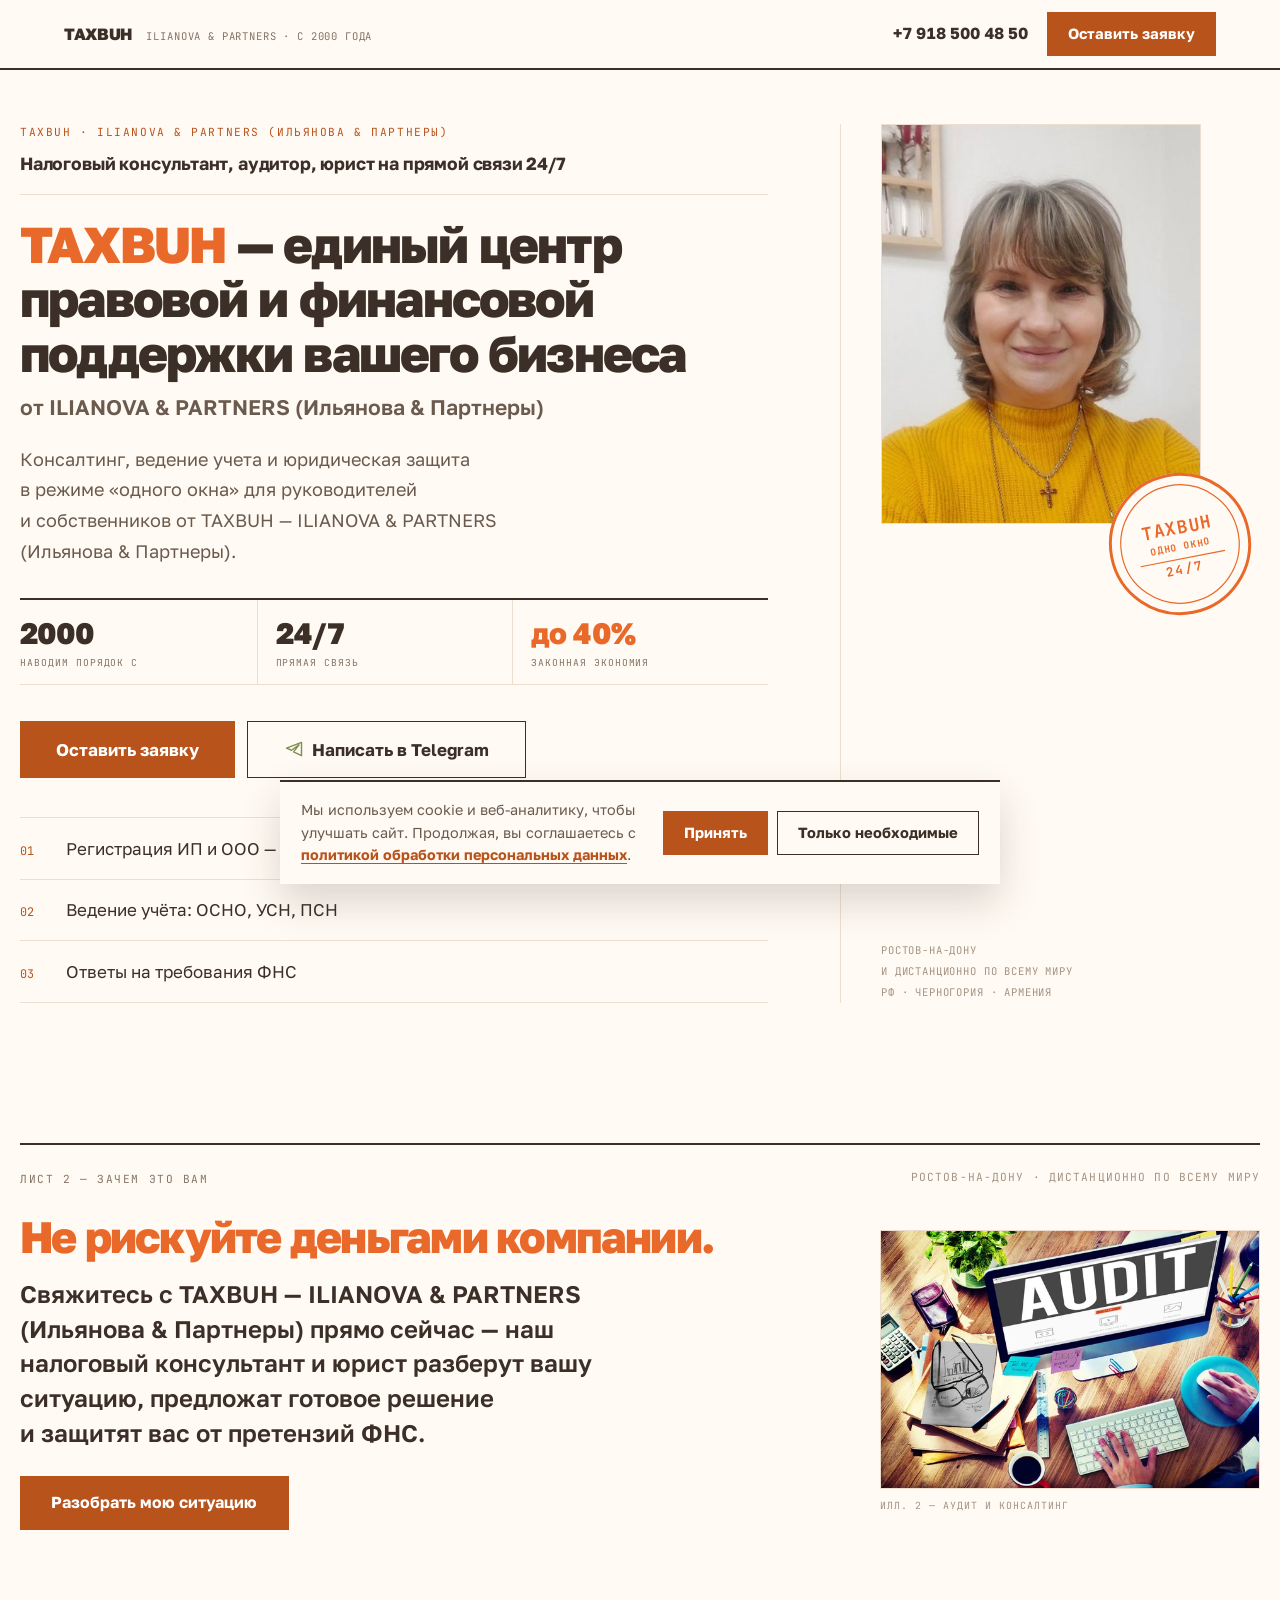
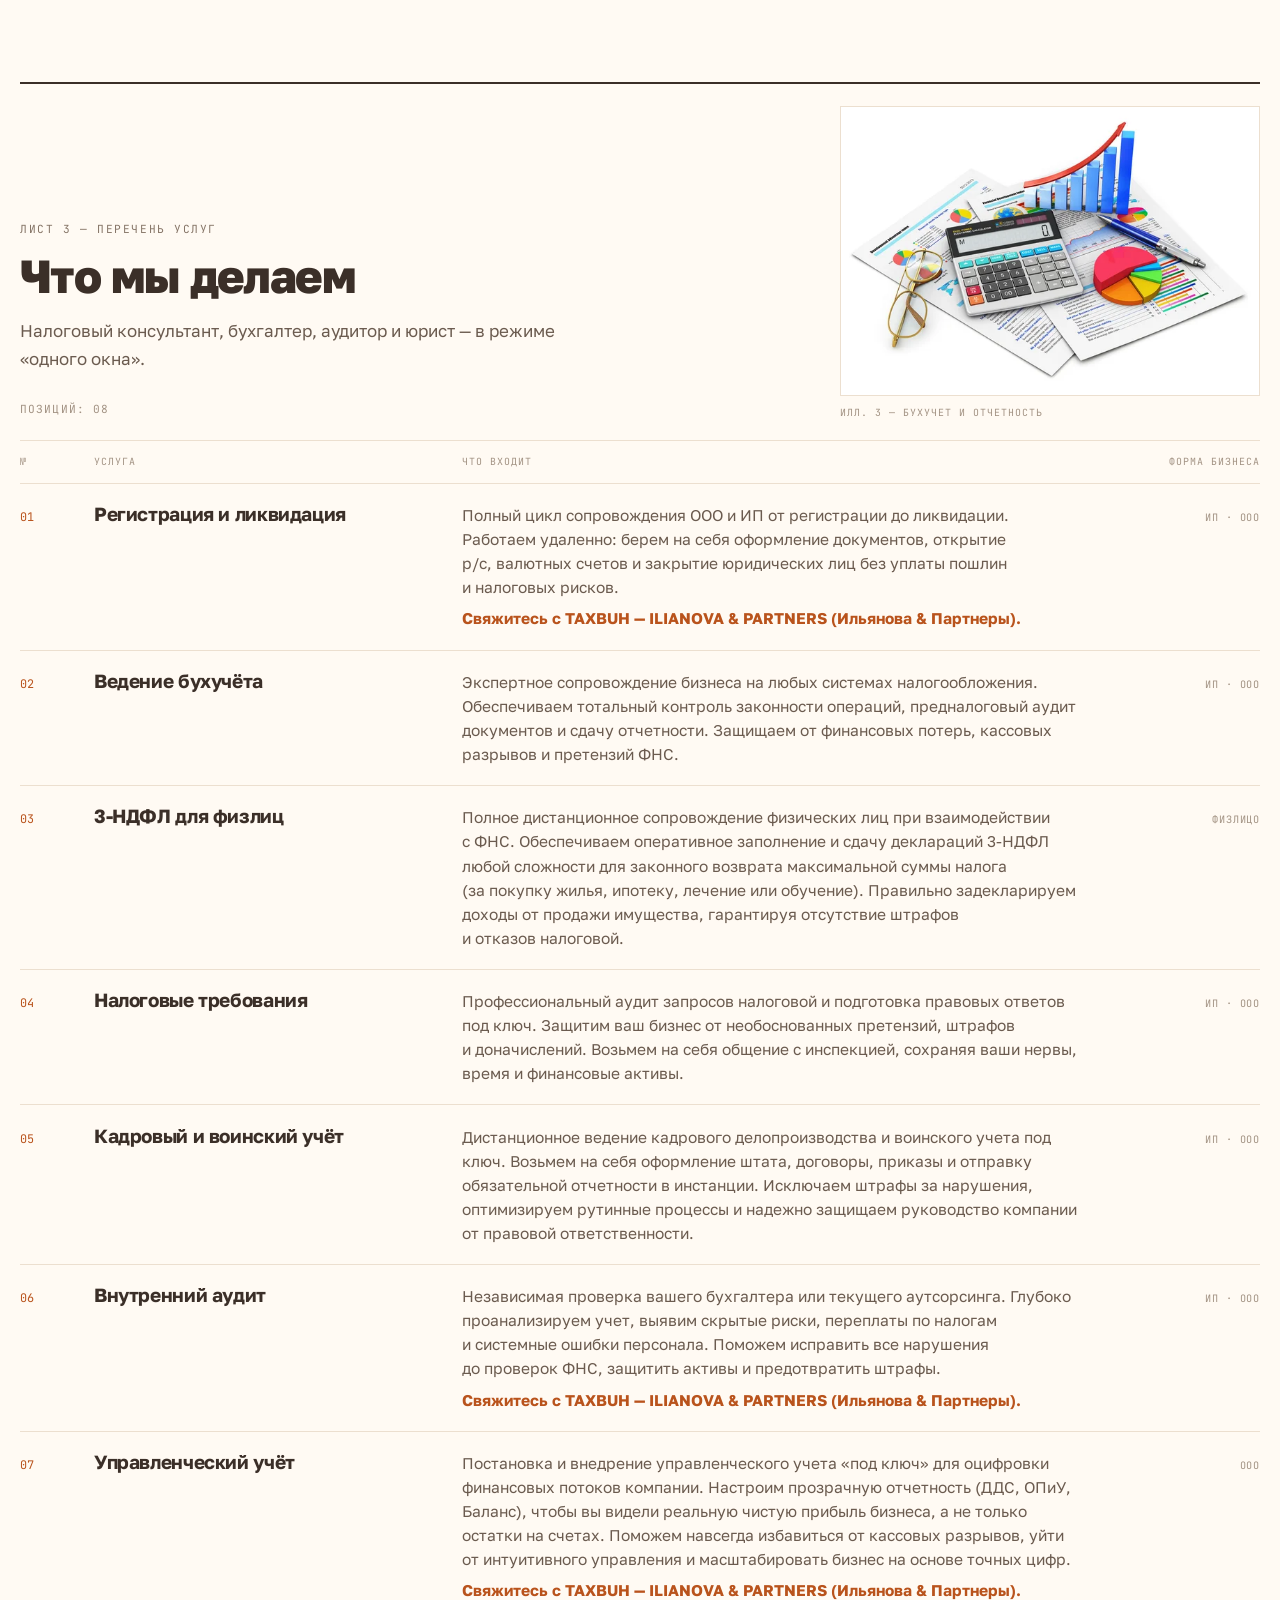
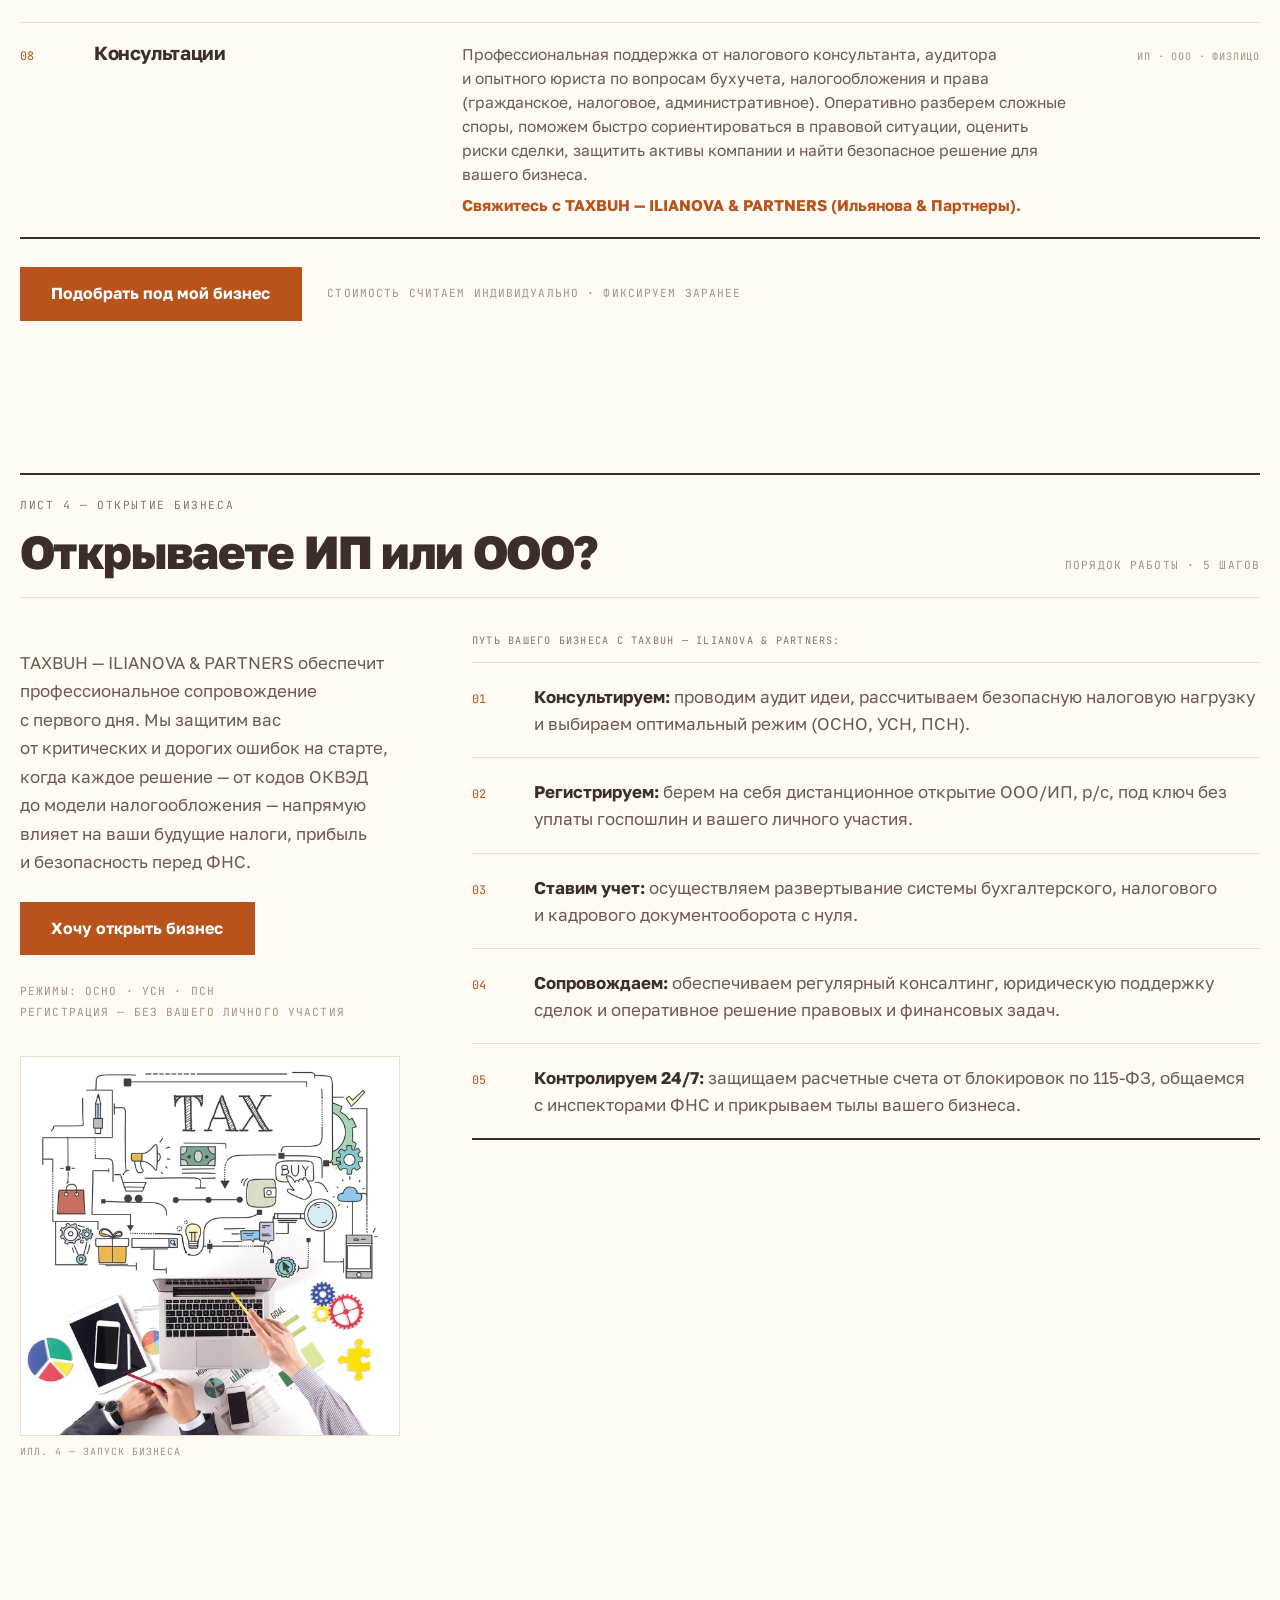
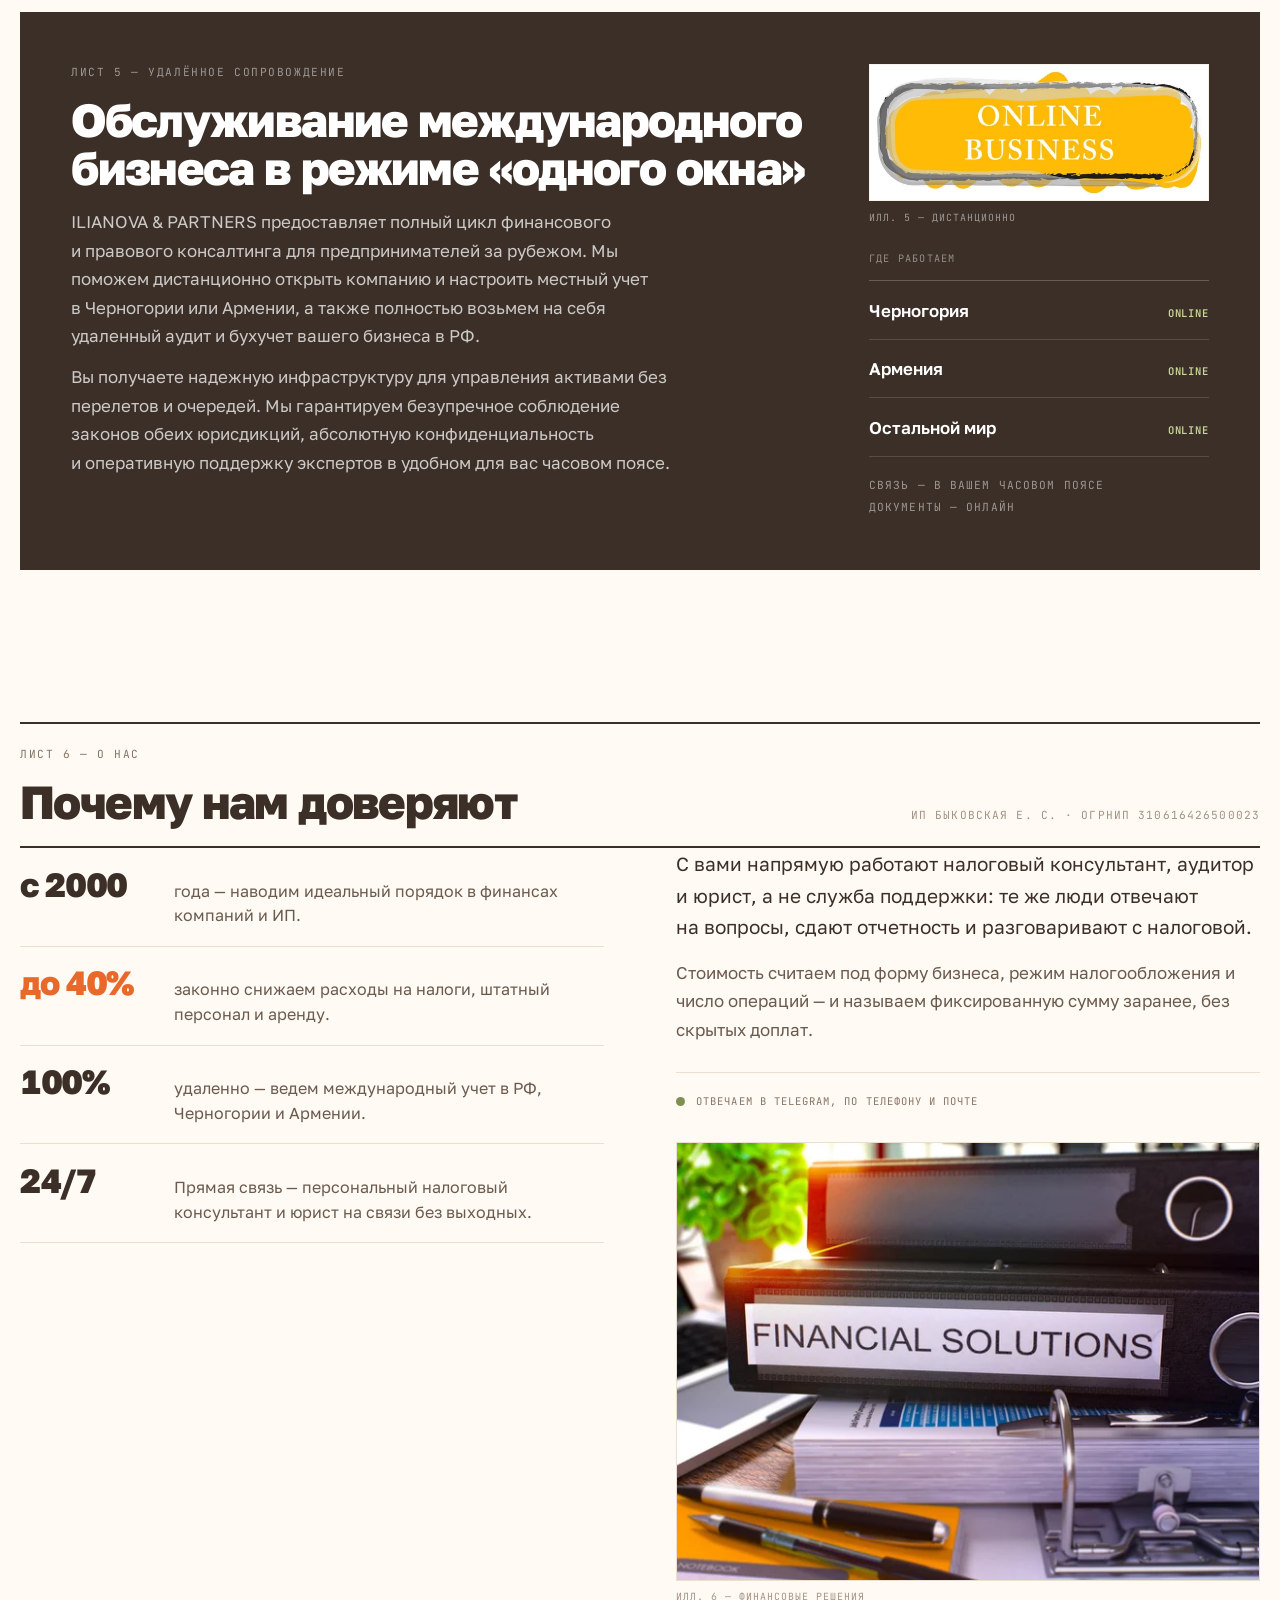
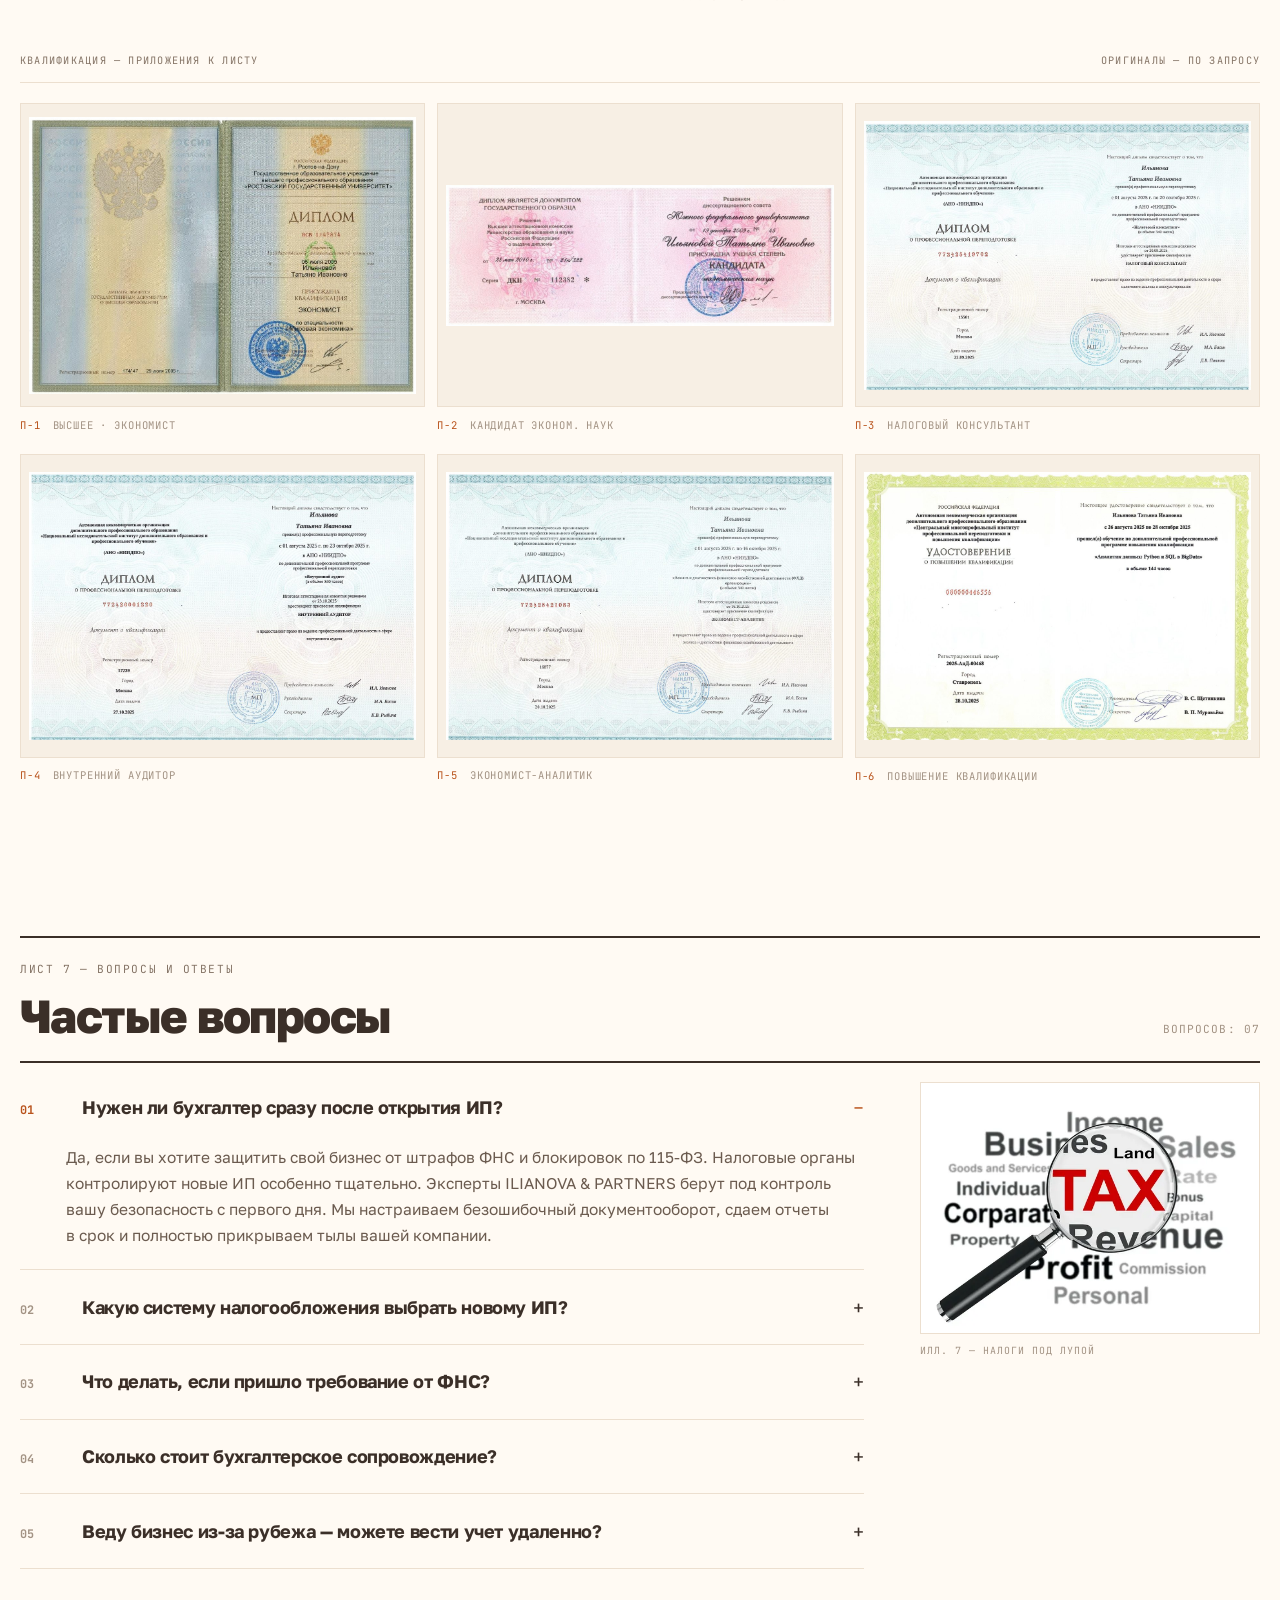
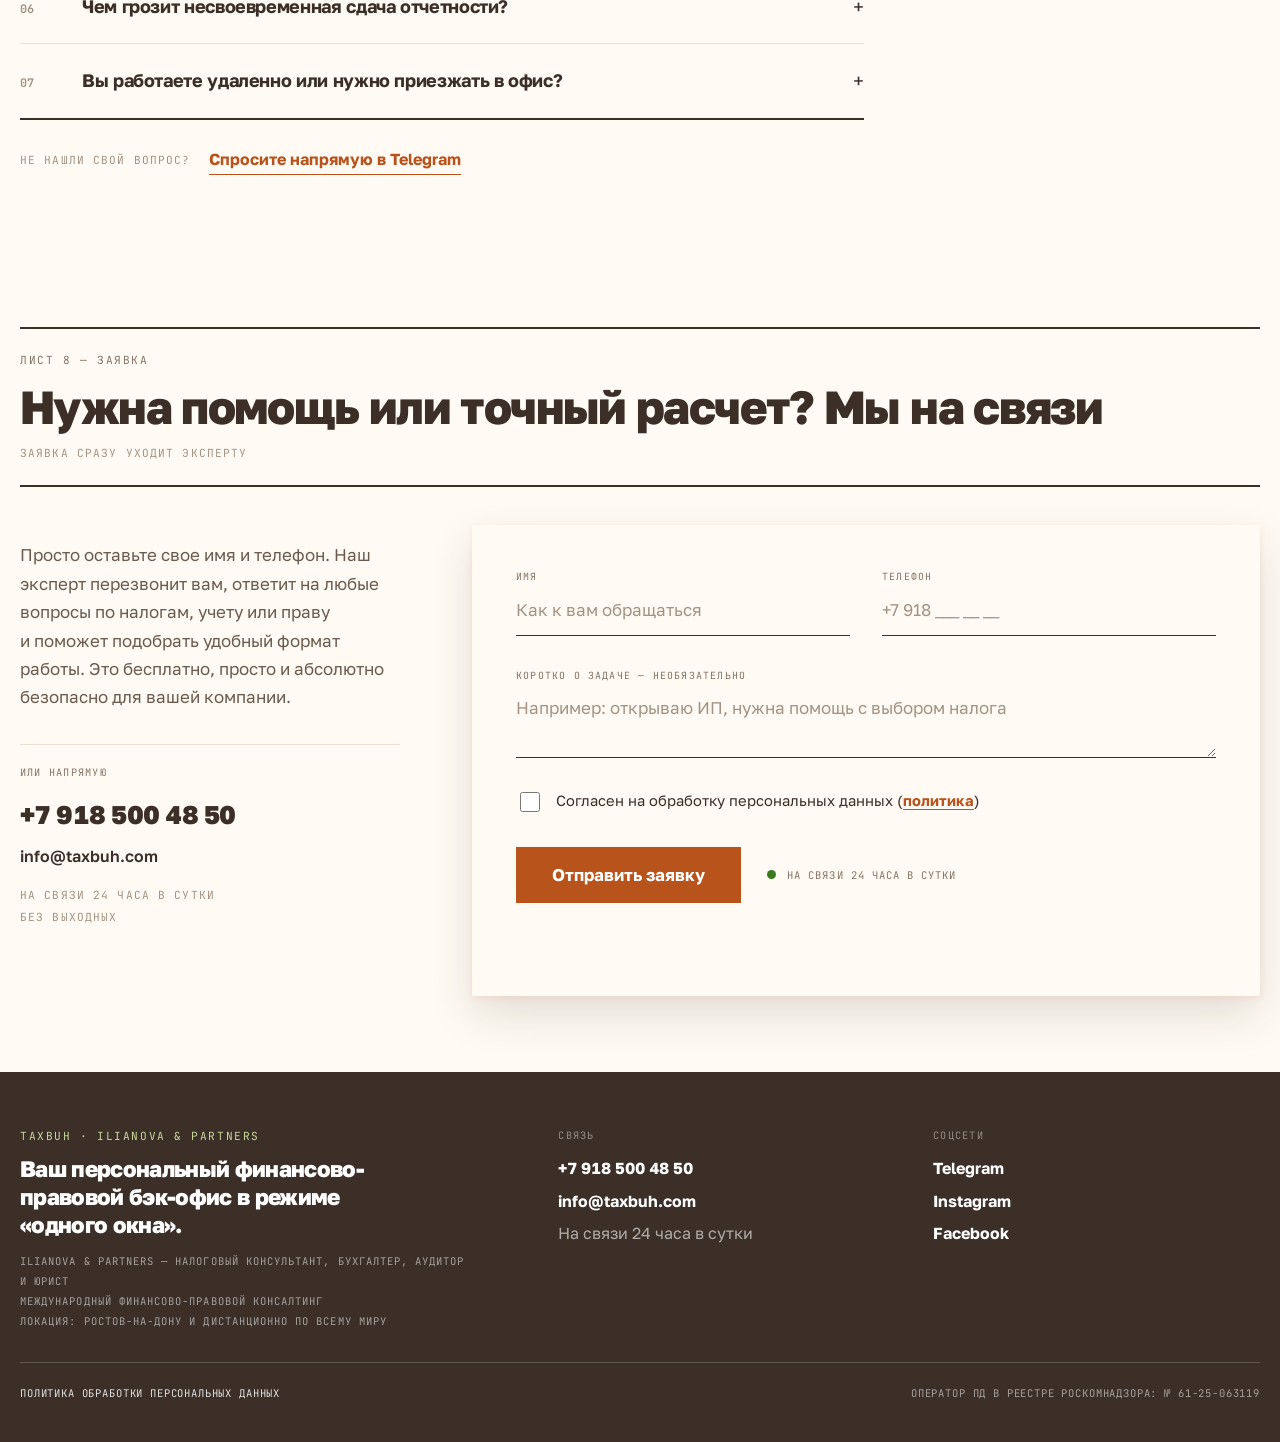
==== commit 9b964a52: "Finish Russia-only preview cleanup" ====
--- a/index.html
+++ b/index.html
@@ -6,7 +6,7 @@
 
   <!-- SEO: узкие ключи под старт бизнеса (ТЗ §5.5). -->
   <title>TAXBUH — налоговый консультант, бухгалтер, аудитор и юрист для ИП и ООО</title>
-  <meta name="description" content="TAXBUH — ILIANOVA &amp; PARTNERS: консалтинг, ведение учета и юридическая защита бизнеса в России. Регистрация ИП и ООО, бухучет (ОСНО, УСН, ПСН), 3-НДФЛ, ответы на требования ФНС. Работаем очно в Ростове-на-Дону и дистанционно по РФ.">
+  <meta name="description" content="TAXBUH — ILIANOVA &amp; PARTNERS: консалтинг, ведение учета и юридическая защита бизнеса в режиме «одного окна». Регистрация ИП и ООО, бухучет (ОСНО, УСН, ПСН), 3-НДФЛ, ответы на требования ФНС. Ростов-на-Дону и дистанционно по всему миру.">
   <link rel="canonical" href="https://taxbuh.com/">
 
   <meta property="og:type" content="website">
@@ -28,7 +28,7 @@
     "description": "Единый центр правовой и финансовой поддержки бизнеса: консалтинг, ведение учета, аудит и юридическая защита в режиме «одного окна».",
     "telephone": "+7-918-500-48-50",
     "email": "info@taxbuh.com",
-    "areaServed": "RU",
+    "areaServed": ["RU", "ME", "AM"],
     "address": { "@type": "PostalAddress", "addressLocality": "Ростов-на-Дону", "addressCountry": "RU" },
     "foundingDate": "2000",
     "image": "https://taxbuh.com/assets/img/auditor.jpg",
@@ -50,12 +50,12 @@
         "acceptedAnswer": { "@type": "Answer", "text": "Ни в коем случае не удалять и не паниковать. Налоговая часто присылает запросы с нарушениями, надеясь, что предприниматель испугается и заплатит лишнее. Не рискуйте счетами компании — сразу перешлите требование нам. Мы проверим законность запроса, соберем нужные документы и сами ответим инспекторам в установленный срок. Нужна срочная помощь? Звоните — налоговый консультант на связи." } },
       { "@type": "Question", "name": "Сколько стоит бухгалтерское сопровождение?",
         "acceptedAnswer": { "@type": "Answer", "text": "Стоимость рассчитывается индивидуально и зависит от формы вашего бизнеса (ООО или ИП), налогового режима и количества операций в месяц. Мы в TAXBUH — ILIANOVA & PARTNERS называем фиксированную сумму заранее и прописываем её в договоре — никаких скрытых доплат и внезапных счетов в конце месяца не будет. Вы платите только за реальный объем задач, а не за отсиженные в офисе часы. Оставьте заявку, и мы подберем выгодное решение под масштаб вашей компании." } },
-      { "@type": "Question", "name": "Можно ли вести бухгалтерию удаленно?",
-        "acceptedAnswer": { "@type": "Answer", "text": "Да. Мы ведем бухгалтерский и налоговый учет компаний и ИП в России дистанционно. Обмениваемся документами через защищенные каналы, сдаем отчетность в срок и остаемся на связи по телефону и в мессенджерах." } },
+      { "@type": "Question", "name": "Веду бизнес из-за рубежа — можете вести учет удаленно?",
+        "acceptedAnswer": { "@type": "Answer", "text": "Да, мы специализируемся на дистанционном обслуживании. В режиме «одного окна» эксперты TAXBUH — ILIANOVA & PARTNERS возьмут на себя не только бухгалтерию в РФ, но и помогут открыть фирму или настроить учет в Черногории и Армении. Мы поможем безопасно переводить деньги между странами, защитим от штрафов за зарубежные счета (КИК) и сдадим все отчеты вовремя. Все документы и отчетность мы ведем полностью онлайн через защищенные каналы, общаемся в удобных вам мессенджерах и всегда остаемся на связи в вашем часовом поясе. Ваши налоги и расчетные счета будут в полной безопасности, где бы вы ни находились." } },
       { "@type": "Question", "name": "Чем грозит несвоевременная сдача отчетности?",
         "acceptedAnswer": { "@type": "Answer", "text": "Штрафами, начислением пеней и блокировкой расчетных счетов ФНС. У компаний также возникает риск привлечения директора к личной ответственности. Передайте эту задачу нашим специалистам TAXBUH — ILIANOVA & PARTNERS: мы сами ведем календарь отчетности, проверяем каждый документ и сдаем всё онлайн строго вовремя. С нами ваш бизнес надежно защищен от просрочек, бюрократии и штрафных санкций." } },
       { "@type": "Question", "name": "Вы работаете удаленно или нужно приезжать в офис?",
-        "acceptedAnswer": { "@type": "Answer", "text": "Мы работаем дистанционно с компаниями и ИП по всей России. Обмен документами происходит через защищенные каналы, консультации — по телефону и в мессенджерах. В Ростове-на-Дону при необходимости можно согласовать очную встречу." } }
+        "acceptedAnswer": { "@type": "Answer", "text": "Мы работаем полностью удаленно по всей России и с клиентами за рубежом в режиме «одного окна». Обмен документами происходит онлайн через защищенные каналы, а консультации — по телефону или в удобных вам мессенджерах. Если ваша компания находится в Ростове-на-Дону и задача требует личного присутствия, мы всегда можем согласовать очную встречу. Но для решения 100% рабочих вопросов приезжать в офис не обязательно." } }
     ]
   }
   </script>
@@ -107,7 +107,8 @@
 
           <div class="hero-cta">
             <a class="btn btn-lg" href="#lead">Оставить заявку</a>
-            <a class="btn btn-lg btn-ghost" href="https://t.me/Taxbuhbot" target="_blank" rel="noopener">
+            <!-- TODO: подставить @username боевого бота (заказчица создаёт в @BotFather) -->
+            <a class="btn btn-lg btn-ghost" href="https://t.me/your_bot_username" target="_blank" rel="noopener">
               <svg viewBox="0 0 24 24" fill="none" stroke="currentColor" stroke-width="1.7" stroke-linecap="round" stroke-linejoin="round" aria-hidden="true"><path d="M21 4L3 11l6 2.5L18 7l-6.5 8.5L21 20z"/></svg>
               Написать в Telegram
             </a>
@@ -139,7 +140,7 @@
             <text x="100" y="140" text-anchor="middle" fill="currentColor" font-family="JetBrains Mono, monospace" font-size="17" font-weight="700" letter-spacing="2">24/7</text>
           </svg>
 
-          <p class="mono hero-geo">РОСТОВ-НА-ДОНУ<br>И ДИСТАНЦИОННО ПО ВСЕЙ РОССИИ</p>
+          <p class="mono hero-geo">РОСТОВ-НА-ДОНУ<br>И ДИСТАНЦИОННО ПО ВСЕМУ МИРУ<br>РФ · ЧЕРНОГОРИЯ · АРМЕНИЯ</p>
         </div>
 
       </div>
@@ -150,7 +151,7 @@
       <div class="container">
         <div class="sheet-head">
           <p class="mono sheet">ЛИСТ 2 — ЗАЧЕМ ЭТО ВАМ</p>
-          <p class="mono sheet-note">РОСТОВ-НА-ДОНУ · ДИСТАНЦИОННО ПО ВСЕЙ РОССИИ</p>
+          <p class="mono sheet-note">РОСТОВ-НА-ДОНУ · ДИСТАНЦИОННО ПО ВСЕМУ МИРУ</p>
         </div>
         <div class="pain-inner">
           <div>
@@ -173,12 +174,12 @@
           <div>
             <p class="mono sheet">ЛИСТ 3 — ПЕРЕЧЕНЬ УСЛУГ</p>
             <h2 class="section-title">Что мы делаем</h2>
-            <p class="lead">Налоговый консультант, налоговый юрист — в&nbsp;режиме «одного окна».</p>
+            <p class="lead">Налоговый консультант, бухгалтер, аудитор и&nbsp;юрист — в&nbsp;режиме «одного окна».</p>
             <p class="mono sheet-note num block">ПОЗИЦИЙ: 08</p>
           </div>
           <figure class="ill ill-head">
-            <img src="assets/img/ill-wc.webp" width="600" height="300" alt="Налоговый консультант и налоговый юрист: облако налоговых терминов над рабочим столом" loading="lazy" decoding="async">
-            <figcaption class="mono">ИЛЛ. 3 — НАЛОГИ И ФИНАНСЫ</figcaption>
+            <img src="assets/img/ill-services.webp" width="600" height="413" alt="Калькулятор, финансовые отчеты и графики роста" loading="lazy" decoding="async">
+            <figcaption class="mono">ИЛЛ. 3 — БУХУЧЕТ И ОТЧЕТНОСТЬ</figcaption>
           </figure>
         </div>
 
@@ -197,70 +198,42 @@
             <span class="mono row-no num">02</span>
             <h3 class="row-name">Ведение бухучёта</h3>
             <p class="row-desc">Экспертное сопровождение бизнеса на&nbsp;любых системах налогообложения. Обеспечиваем тотальный контроль законности операций, предналоговый аудит документов и&nbsp;сдачу отчетности. Защищаем от&nbsp;финансовых потерь, кассовых разрывов и&nbsp;претензий ФНС.</p>
-            <figure class="ill row-ill">
-              <img src="assets/img/ill-biz.webp" width="612" height="408" alt="Передача папки Business через рабочий стол" loading="lazy" decoding="async">
-              <figcaption class="mono">ИЛЛ. 3 — ПЕРЕДАЁМ ДЕЛА ПОД КЛЮЧ</figcaption>
-            </figure>
             <span class="mono row-tag">ИП · ООО</span>
           </li>
           <li>
             <span class="mono row-no num">03</span>
             <h3 class="row-name">3-НДФЛ для физлиц</h3>
             <p class="row-desc">Полное дистанционное сопровождение физических лиц при взаимодействии с&nbsp;ФНС. Обеспечиваем оперативное заполнение и&nbsp;сдачу деклараций 3-НДФЛ любой сложности для законного возврата максимальной суммы налога (за&nbsp;покупку жилья, ипотеку, лечение или обучение). Правильно задекларируем доходы от&nbsp;продажи имущества, гарантируя отсутствие штрафов и&nbsp;отказов налоговой.</p>
-            <figure class="ill row-ill row-ill-sm">
-              <img src="assets/img/ill-ndfl.webp" width="192" height="128" alt="Декларация 3-НДФЛ, макет дома и монеты" loading="lazy" decoding="async">
-              <figcaption class="mono">ИЛЛ. 3 — ВЫЧЕТЫ И ДЕКЛАРАЦИИ</figcaption>
-            </figure>
             <span class="mono row-tag">ФИЗЛИЦО</span>
           </li>
           <li>
             <span class="mono row-no num">04</span>
             <h3 class="row-name">Налоговые требования</h3>
             <p class="row-desc">Профессиональный аудит запросов налоговой и&nbsp;подготовка правовых ответов под ключ. Защитим ваш бизнес от&nbsp;необоснованных претензий, штрафов и&nbsp;доначислений. Возьмем на&nbsp;себя общение с&nbsp;инспекцией, сохраняя ваши нервы, время и&nbsp;финансовые активы.</p>
-            <figure class="ill row-ill">
-              <img src="assets/img/ill-fns.webp" width="612" height="186" alt="Статуя Фемиды и расчёты на калькуляторе" loading="lazy" decoding="async">
-              <figcaption class="mono">ИЛЛ. 3 — ЗАЩИТА ПРИ ПРОВЕРКАХ</figcaption>
-            </figure>
             <span class="mono row-tag">ИП · ООО</span>
           </li>
           <li>
             <span class="mono row-no num">05</span>
             <h3 class="row-name">Кадровый и воинский учёт</h3>
             <p class="row-desc">Дистанционное ведение кадрового делопроизводства и&nbsp;воинского учета под ключ. Возьмем на&nbsp;себя оформление штата, договоры, приказы и&nbsp;отправку обязательной отчетности в&nbsp;инстанции. Исключаем штрафы за&nbsp;нарушения, оптимизируем рутинные процессы и&nbsp;надежно защищаем руководство компании от&nbsp;правовой ответственности.</p>
-            <figure class="ill row-ill row-crop">
-              <img src="assets/img/ill-hr.webp" width="600" height="408" alt="Специалист ведет расчет заработной платы за ноутбуком" loading="lazy" decoding="async">
-              <figcaption class="mono">ИЛЛ. 3А — КАДРЫ И ЗАРПЛАТА</figcaption>
-            </figure>
             <span class="mono row-tag">ИП · ООО</span>
           </li>
           <li>
             <span class="mono row-no num">06</span>
             <h3 class="row-name">Внутренний аудит</h3>
             <p class="row-desc">Независимая проверка вашего бухгалтера или текущего аутсорсинга. Глубоко проанализируем учет, выявим скрытые риски, переплаты по&nbsp;налогам и&nbsp;системные ошибки персонала. Поможем исправить все нарушения до&nbsp;проверок ФНС, защитить активы и&nbsp;предотвратить штрафы. <span class="row-cta">Свяжитесь с&nbsp;TAXBUH — ILIANOVA &amp; PARTNERS (Ильянова &amp; Партнеры).</span></p>
-            <figure class="ill row-ill row-crop">
-              <img src="assets/img/ill-audit.webp" width="600" height="400" alt="Схема внутреннего аудита: оценка, риски, процедуры, тестирование" loading="lazy" decoding="async">
-              <figcaption class="mono">ИЛЛ. 3Б — ВНУТРЕННИЙ АУДИТ</figcaption>
-            </figure>
             <span class="mono row-tag">ИП · ООО</span>
           </li>
           <li>
             <span class="mono row-no num">07</span>
             <h3 class="row-name">Управленческий учёт</h3>
             <p class="row-desc">Постановка и&nbsp;внедрение управленческого учета «под ключ» для оцифровки финансовых потоков компании. Настроим прозрачную отчетность (ДДС, ОПиУ, Баланс), чтобы вы видели реальную чистую прибыль бизнеса, а&nbsp;не&nbsp;только остатки на&nbsp;счетах. Поможем навсегда избавиться от&nbsp;кассовых разрывов, уйти от&nbsp;интуитивного управления и&nbsp;масштабировать бизнес на&nbsp;основе точных цифр. <span class="row-cta">Свяжитесь с&nbsp;TAXBUH — ILIANOVA &amp; PARTNERS (Ильянова &amp; Партнеры).</span></p>
-            <figure class="ill row-ill">
-              <img src="assets/img/ill-mgmt.webp" width="526" height="350" alt="Калькулятор, монеты и лупа над финансовыми отчётами" loading="lazy" decoding="async">
-              <figcaption class="mono">ИЛЛ. 3 — УПРАВЛЕНЧЕСКАЯ ОТЧЁТНОСТЬ</figcaption>
-            </figure>
             <span class="mono row-tag">ООО</span>
           </li>
           <li class="row-last">
             <span class="mono row-no num">08</span>
             <h3 class="row-name">Консультации</h3>
             <p class="row-desc">Профессиональная поддержка от&nbsp;налогового консультанта, аудитора и&nbsp;опытного юриста по&nbsp;вопросам бухучета, налогообложения и&nbsp;права (гражданское, налоговое, административное). Оперативно разберем сложные споры, поможем быстро сориентироваться в&nbsp;правовой ситуации, оценить риски сделки, защитить активы компании и&nbsp;найти безопасное решение для вашего бизнеса. <span class="row-cta">Свяжитесь с&nbsp;TAXBUH — ILIANOVA &amp; PARTNERS (Ильянова &amp; Партнеры).</span></p>
-            <figure class="ill row-ill">
-              <img src="assets/img/ill-consult.webp" width="1023" height="494" alt="Облако слов Tax Help: деньги, налоги, учет, консультации" loading="lazy" decoding="async">
-              <figcaption class="mono">ИЛЛ. 3 — КОНСУЛЬТАЦИИ</figcaption>
-            </figure>
             <span class="mono row-tag">ИП · ООО · ФИЗЛИЦО</span>
           </li>
         </ol>
@@ -272,46 +245,6 @@
       </div>
     </section>
 
-    <!-- ЛИСТ 3А — НАЛОГОВЫЙ ЮРИСТ -->
-    <section class="sheet-block" id="lawyer">
-      <div class="container">
-        <div class="sheet-head sheet-head-rule">
-          <div>
-            <p class="mono sheet">ЛИСТ 3А — ПРАВОВАЯ ПОДДЕРЖКА</p>
-            <h2 class="section-title">Налоговый юрист</h2>
-            <p class="lead">TAXBUH от&nbsp;ILIANOVA &amp; PARTNERS — узкоспециализированная правовая поддержка бизнеса в&nbsp;спорах и&nbsp;отношениях с&nbsp;налоговыми органами.</p>
-          </div>
-        </div>
-
-        <div class="lawyer-inner">
-          <div class="lawyer-copy">
-            <p>«TAXBUH» — это специализированное направление консалтинговой группы, объединившее экспертизу ведущих налоговых юристов и&nbsp;бухгалтеров-практиков.</p>
-            <p>Мы создали этот сервис для предпринимателей, которые хотят сфокусироваться на&nbsp;развитии бизнеса, доверив учет и&nbsp;общение с&nbsp;контролирующими органами команде профессионалов. Мы не&nbsp;просто ведем учет — мы оцениваем каждое финансовое решение с&nbsp;точки зрения налоговых рисков и&nbsp;законной оптимизации.</p>
-            <ul class="lawyer-list">
-              <li><b>Налоговый аудит и&nbsp;оптимизация:</b> экспертный анализ договоров, выявление налоговых рисков, подбор законных льгот.</li>
-              <li><b>Сопровождение проверок ФНС:</b> подготовка к&nbsp;выездным и&nbsp;камеральным проверкам, инструктаж сотрудников, участие в&nbsp;допросах, подготовка возражений на&nbsp;акты ФНС.</li>
-              <li><b>Защита по&nbsp;ст.&nbsp;54.1 НК&nbsp;РФ:</b> доказывание реальности сделок с&nbsp;контрагентами, защита от&nbsp;обвинений в&nbsp;связях с&nbsp;«техническими» компаниями.</li>
-            </ul>
-          </div>
-          <figure class="ill lawyer-ill">
-            <img src="assets/img/ill-law.webp" width="600" height="400" alt="Консультация юриста: обсуждение документов за столом" loading="lazy" decoding="async">
-            <figcaption class="mono">ИЛЛ. 3А — НАЛОГОВЫЙ ЮРИСТ</figcaption>
-          </figure>
-        </div>
-
-        <div class="lawyer-offer">
-          <p class="mono list-head">ЧТО МЫ ПРЕДЛАГАЕМ ОТ&nbsp;НАШЕГО ЮРИСТА</p>
-          <ol class="rows rows-compact">
-            <li><span class="mono row-no">01</span><span class="row-body">Получите чек-лист: <b>как подготовить бухгалтерию к&nbsp;выездной налоговой проверке и&nbsp;не&nbsp;допустить ошибок на&nbsp;допросе.</b></span></li>
-            <li class="row-last"><span class="mono row-no">02</span><span class="row-body">Оставьте заявку на&nbsp;<b>экспресс-анализ последнего требования ФНС.</b> Оценим риски за&nbsp;30&nbsp;минут.</span></li>
-          </ol>
-          <div class="after-table">
-            <a class="btn" href="#lead">Связаться с налоговым юристом</a>
-          </div>
-        </div>
-      </div>
-    </section>
-
     <!-- ЛИСТ 4 — СТАРТ БИЗНЕСА -->
     <section class="sheet-block" id="startup">
       <div class="container">
@@ -322,11 +255,6 @@
           </div>
           <p class="mono sheet-note">ПОРЯДОК РАБОТЫ · 5 ШАГОВ</p>
         </div>
-
-        <figure class="ill ill-open">
-          <img src="assets/img/ill-open.webp" width="640" height="401" alt="Неоновая вывеска OPEN: открываем ваше дело" loading="lazy" decoding="async">
-          <figcaption class="mono">ИЛЛ. 4 — ОТКРЫВАЕМ ВАШЕ ДЕЛО</figcaption>
-        </figure>
 
         <div class="startup-inner">
           <div>
@@ -335,7 +263,7 @@
             <p class="mono sheet-note block">РЕЖИМЫ: ОСНО · УСН · ПСН<br>РЕГИСТРАЦИЯ — БЕЗ ВАШЕГО ЛИЧНОГО УЧАСТИЯ</p>
             <figure class="ill">
             <img src="assets/img/ill-startup.webp" width="600" height="600" alt="Схема запуска бизнеса: налоги, продажи, учет — вокруг ноутбука" loading="lazy" decoding="async">
-            <figcaption class="mono">ИЛЛ. 4А — ЗАПУСК БИЗНЕСА</figcaption>
+            <figcaption class="mono">ИЛЛ. 4 — ЗАПУСК БИЗНЕСА</figcaption>
           </figure>
           </div>
 
@@ -353,32 +281,29 @@
       </div>
     </section>
 
-    <!-- ЛИСТ 5 — РАБОТАЕМ ПО РОССИИ -->
+    <!-- ЛИСТ 5 — ЗАРУБЕЖ -->
     <section class="sheet-block" id="abroad">
       <div class="container">
         <div class="abroad-inner">
-          <figure class="ill ill-dark abroad-clock">
-            <img src="assets/img/hero-clock.webp" width="640" height="410" alt="Часы и растущие стопки монет" loading="lazy" decoding="async">
-            <figcaption class="mono">ИЛЛ. 5 — ВРЕМЯ РАБОТАЕТ НА ВАШ КАПИТАЛ</figcaption>
-          </figure>
           <div>
             <p class="mono sheet">ЛИСТ 5 — УДАЛЁННОЕ СОПРОВОЖДЕНИЕ</p>
-            <h2 class="section-title">Бухгалтерское и&nbsp;юридическое сопровождение бизнеса в&nbsp;России</h2>
-            <p class="lead">Помогаем компаниям и&nbsp;ИП вести бухгалтерский и&nbsp;налоговый учет, сдавать отчетность и&nbsp;решать юридические вопросы в&nbsp;режиме «одного окна». Работаем дистанционно по&nbsp;России и&nbsp;лично в&nbsp;Ростове-на-Дону по&nbsp;договоренности.</p>
-            <p class="lead">Обмениваемся документами через защищенные каналы, следим за&nbsp;сроками и&nbsp;остаемся на&nbsp;связи по&nbsp;телефону и&nbsp;в&nbsp;мессенджерах.</p>
-          </div>
+            <h2 class="section-title">Обслуживание международного бизнеса в&nbsp;режиме «одного окна»</h2>
+            <p class="lead">ILIANOVA &amp; PARTNERS предоставляет полный цикл финансового и&nbsp;правового консалтинга для предпринимателей за&nbsp;рубежом. Мы поможем дистанционно открыть компанию и&nbsp;настроить местный учет в&nbsp;Черногории или Армении, а&nbsp;также полностью возьмем на&nbsp;себя удаленный аудит и&nbsp;бухучет вашего бизнеса в&nbsp;РФ.</p>
+            <p class="lead">Вы получаете надежную инфраструктуру для управления активами без перелетов и&nbsp;очередей. Мы гарантируем безупречное соблюдение законов обеих юрисдикций, абсолютную конфиденциальность и&nbsp;оперативную поддержку экспертов в&nbsp;удобном для вас часовом поясе.</p>
+          </div>
+
           <div class="abroad-list">
+            <figure class="ill ill-dark">
+            <img src="assets/img/ill-abroad.webp" width="600" height="239" alt="Online business — дистанционное обслуживание" loading="lazy" decoding="async">
+            <figcaption class="mono">ИЛЛ. 5 — ДИСТАНЦИОННО</figcaption>
+          </figure>
             <p class="mono list-head">ГДЕ РАБОТАЕМ</p>
             <ul>
-              <li><span>Москва</span></li>
-              <li><span>Санкт-Петербург</span></li>
-              <li><span>Ростов-на-Дону</span></li>
-              <li><span>Краснодар</span></li>
-              <li><span>Центральный федеральный округ</span></li>
-              <li><span>Южный федеральный округ</span></li>
+              <li><span>Черногория</span><span class="mono online">ONLINE</span></li>
+              <li><span>Армения</span><span class="mono online">ONLINE</span></li>
+              <li><span>Остальной мир</span><span class="mono online">ONLINE</span></li>
             </ul>
-            <p class="list-sub">Работаем дистанционно по&nbsp;всей России.</p>
-            <p class="mono sheet-note">СВЯЗЬ — ПО ТЕЛЕФОНУ И В МЕССЕНДЖЕРАХ<br>ДОКУМЕНТЫ — ДИСТАНЦИОННО</p>
+            <p class="mono sheet-note">СВЯЗЬ — В ВАШЕМ ЧАСОВОМ ПОЯСЕ<br>ДОКУМЕНТЫ — ОНЛАЙН</p>
           </div>
         </div>
       </div>
@@ -399,7 +324,7 @@
           <ul class="ledger">
             <li><span class="ledger-val num">с 2000</span><span class="ledger-text">года — наводим идеальный порядок в&nbsp;финансах компаний и&nbsp;ИП.</span></li>
             <li><span class="ledger-val num accent">до 40%</span><span class="ledger-text">законно снижаем расходы на&nbsp;налоги, штатный персонал и&nbsp;аренду.</span></li>
-            <li><span class="ledger-val num">100%</span><span class="ledger-text">дистанционно — ведем бухгалтерский и&nbsp;налоговый учет по&nbsp;России.</span></li>
+            <li><span class="ledger-val num">100%</span><span class="ledger-text">удаленно — ведем международный учет в&nbsp;РФ, Черногории и&nbsp;Армении.</span></li>
             <li><span class="ledger-val num">24/7</span><span class="ledger-text">Прямая связь — персональный налоговый консультант и&nbsp;юрист на&nbsp;связи без выходных.</span></li>
           </ul>
 
@@ -414,6 +339,40 @@
           </div>
         </div>
 
+        <!-- Дипломы и свидетельства (сканы от заказчицы 2026-09-15). Фото офиса не будет.
+             Клик по скану открывает его целиком в новой вкладке. -->
+        <div class="docs">
+          <div class="docs-head">
+            <p class="mono list-head">КВАЛИФИКАЦИЯ — ПРИЛОЖЕНИЯ К ЛИСТУ</p>
+            <p class="mono list-head">ОРИГИНАЛЫ — ПО ЗАПРОСУ</p>
+          </div>
+          <ul class="photo-strip">
+            <li>
+              <figure class="photo-slot"><a href="assets/img/diplom-1.jpg" target="_blank" rel="noopener"><img src="assets/img/diplom-1.jpg" width="1151" height="825" alt="Диплом о высшем образовании: квалификация «экономист», Ростовский государственный университет, 2005" loading="lazy" decoding="async"></a></figure>
+              <p class="mono photo-cap"><span class="num accent">П-1</span> ВЫСШЕЕ · ЭКОНОМИСТ</p>
+            </li>
+            <li>
+              <figure class="photo-slot"><a href="assets/img/diplom-2.jpg" target="_blank" rel="noopener"><img src="assets/img/diplom-2.jpg" width="1164" height="426" alt="Диплом кандидата экономических наук, 2010" loading="lazy" decoding="async"></a></figure>
+              <p class="mono photo-cap"><span class="num accent">П-2</span> КАНДИДАТ ЭКОНОМ. НАУК</p>
+            </li>
+            <li>
+              <figure class="photo-slot"><a href="assets/img/diplom-3.jpg" target="_blank" rel="noopener"><img src="assets/img/diplom-3.jpg" width="1200" height="833" alt="Диплом о профессиональной переподготовке: налоговый консультант, 2025" loading="lazy" decoding="async"></a></figure>
+              <p class="mono photo-cap"><span class="num accent">П-3</span> НАЛОГОВЫЙ КОНСУЛЬТАНТ</p>
+            </li>
+            <li>
+              <figure class="photo-slot"><a href="assets/img/diplom-4.jpg" target="_blank" rel="noopener"><img src="assets/img/diplom-4.jpg" width="1200" height="829" alt="Диплом о профессиональной переподготовке: внутренний аудитор, 2025" loading="lazy" decoding="async"></a></figure>
+              <p class="mono photo-cap"><span class="num accent">П-4</span> ВНУТРЕННИЙ АУДИТОР</p>
+            </li>
+            <li>
+              <figure class="photo-slot"><a href="assets/img/diplom-5.jpg" target="_blank" rel="noopener"><img src="assets/img/diplom-5.jpg" width="1200" height="831" alt="Диплом о профессиональной переподготовке: экономист-аналитик, 2025" loading="lazy" decoding="async"></a></figure>
+              <p class="mono photo-cap"><span class="num accent">П-5</span> ЭКОНОМИСТ-АНАЛИТИК</p>
+            </li>
+            <li>
+              <figure class="photo-slot"><a href="assets/img/diplom-6.jpg" target="_blank" rel="noopener"><img src="assets/img/diplom-6.jpg" width="1200" height="829" alt="Удостоверение о повышении квалификации: аналитик данных, 2025" loading="lazy" decoding="async"></a></figure>
+              <p class="mono photo-cap"><span class="num accent">П-6</span> ПОВЫШЕНИЕ КВАЛИФИКАЦИИ</p>
+            </li>
+          </ul>
+        </div>
         <!-- TODO: блок отзывов — если заказчица предоставит (ТЗ §12 п.5) -->
       </div>
     </section>
@@ -448,8 +407,8 @@
             <div class="faq-body"><p>Стоимость рассчитывается индивидуально и&nbsp;зависит от&nbsp;формы вашего бизнеса (ООО или ИП), налогового режима и&nbsp;количества операций в&nbsp;месяц. Мы в&nbsp;TAXBUH — ILIANOVA &amp; PARTNERS называем фиксированную сумму заранее и&nbsp;прописываем её в&nbsp;договоре — никаких скрытых доплат и&nbsp;внезапных счетов в&nbsp;конце месяца не&nbsp;будет. Вы платите только за&nbsp;реальный объем задач, а не&nbsp;за&nbsp;отсиженные в&nbsp;офисе часы.</p><p>Оставьте заявку, и&nbsp;мы подберем выгодное решение под масштаб вашей компании.</p></div>
           </details>
           <details class="faq-item">
-            <summary><span class="mono row-no num">05</span><span>Можно ли вести бухгалтерию удаленно?</span></summary>
-            <div class="faq-body"><p>Да. Мы ведем бухгалтерский и&nbsp;налоговый учет компаний и&nbsp;ИП в&nbsp;России дистанционно. Обмениваемся документами через защищенные каналы, сдаем отчетность в&nbsp;срок и&nbsp;остаемся на&nbsp;связи по&nbsp;телефону и&nbsp;в&nbsp;мессенджерах.</p></div>
+            <summary><span class="mono row-no num">05</span><span>Веду бизнес из-за рубежа — можете вести учет удаленно?</span></summary>
+            <div class="faq-body"><p>Да, мы специализируемся на&nbsp;дистанционном обслуживании. В&nbsp;режиме «одного окна» эксперты TAXBUH — ILIANOVA &amp; PARTNERS возьмут на&nbsp;себя не&nbsp;только бухгалтерию в&nbsp;РФ, но и&nbsp;помогут открыть фирму или настроить учет в&nbsp;Черногории и&nbsp;Армении. Мы поможем безопасно переводить деньги между странами, защитим от&nbsp;штрафов за&nbsp;зарубежные счета (КИК) и&nbsp;сдадим все отчеты вовремя.</p><p>Все документы и&nbsp;отчетность мы ведем полностью онлайн через защищенные каналы, общаемся в&nbsp;удобных вам мессенджерах и&nbsp;всегда остаемся на&nbsp;связи в&nbsp;вашем часовом поясе. Ваши налоги и&nbsp;расчетные счета будут в&nbsp;полной безопасности, где бы вы ни&nbsp;находились.</p></div>
           </details>
           <details class="faq-item">
             <summary><span class="mono row-no num">06</span><span>Чем грозит несвоевременная сдача отчетности?</span></summary>
@@ -457,7 +416,7 @@
           </details>
           <details class="faq-item row-last">
             <summary><span class="mono row-no num">07</span><span>Вы работаете удаленно или нужно приезжать в офис?</span></summary>
-            <div class="faq-body"><p>Мы работаем дистанционно с&nbsp;компаниями и&nbsp;ИП по&nbsp;всей России. Обмен документами происходит через защищенные каналы, консультации — по&nbsp;телефону и&nbsp;в&nbsp;мессенджерах. В&nbsp;Ростове-на-Дону при необходимости можно согласовать очную встречу.</p></div>
+            <div class="faq-body"><p>Мы работаем полностью удаленно по&nbsp;всей России и&nbsp;с&nbsp;клиентами за&nbsp;рубежом в&nbsp;режиме «одного окна». Обмен документами происходит онлайн через защищенные каналы, а консультации — по&nbsp;телефону или в&nbsp;удобных вам мессенджерах. Если ваша компания находится в&nbsp;Ростове-на-Дону и&nbsp;задача требует личного присутствия, мы всегда можем согласовать очную встречу. Но для решения 100% рабочих вопросов приезжать в&nbsp;офис не&nbsp;обязательно.</p></div>
           </details>
         </div>
         <figure class="ill ill-aside">
@@ -468,7 +427,7 @@
 
         <p class="faq-after">
           <span class="mono sheet-note">НЕ НАШЛИ СВОЙ ВОПРОС?</span>
-          <a class="link-accent" href="https://t.me/Taxbuhbot" target="_blank" rel="noopener">Спросите напрямую в Telegram</a>
+          <a class="link-accent" href="https://t.me/your_bot_username" target="_blank" rel="noopener">Спросите напрямую в Telegram</a>
         </p>
       </div>
     </section>
@@ -493,19 +452,6 @@
               <a class="mail" href="mailto:info@taxbuh.com">info@taxbuh.com</a>
               <p class="mono sheet-note">НА СВЯЗИ 24 ЧАСА В СУТКИ<br>БЕЗ ВЫХОДНЫХ</p>
             </div>
-            <figure class="expert-photo">
-              <img src="assets/img/expert.jpg" width="480" height="640" alt="Эксперт TAXBUH — ILIANOVA &amp; PARTNERS" loading="lazy" decoding="async">
-            <svg class="stamp stamp-ill" viewBox="0 0 200 200" aria-hidden="true">
-              <circle class="stamp-bg" cx="100" cy="100" r="96"/>
-              <circle cx="100" cy="100" r="94" fill="none" stroke="currentColor" stroke-width="4"/>
-              <circle cx="100" cy="100" r="80" fill="none" stroke="currentColor" stroke-width="1.6"/>
-              <text x="100" y="82" text-anchor="middle" fill="currentColor" font-family="JetBrains Mono, monospace" font-size="24" font-weight="700" letter-spacing="1">TAXBUH</text>
-              <line x1="42" y1="93" x2="158" y2="93" stroke="currentColor" stroke-width="1.6"/>
-              <text x="100" y="112" text-anchor="middle" fill="currentColor" font-family="JetBrains Mono, monospace" font-size="12" font-weight="700" letter-spacing=".5">ILIANOVA</text>
-              <text x="100" y="128" text-anchor="middle" fill="currentColor" font-family="JetBrains Mono, monospace" font-size="12" font-weight="700" letter-spacing=".5">&amp; PARTNERS</text>
-              <text x="100" y="150" text-anchor="middle" fill="currentColor" font-family="JetBrains Mono, monospace" font-size="11" font-weight="700" letter-spacing="2">С 2000 ГОДА</text>
-            </svg>
-            </figure>
           </div>
 
           <form id="lead-form" class="blank" novalidate>
@@ -552,7 +498,7 @@
         <div>
           <p class="mono footer-brand">TAXBUH · ILIANOVA &amp; PARTNERS</p>
           <p class="footer-slogan">Ваш персональный финансово-правовой бэк-офис в&nbsp;режиме «одного окна».</p>
-          <p class="mono footer-sub">ILIANOVA &amp; PARTNERS — НАЛОГОВЫЙ КОНСУЛЬТАНТ, БУХГАЛТЕР, АУДИТОР И ЮРИСТ<br>ФИНАНСОВО-ПРАВОВОЙ КОНСАЛТИНГ В РОССИИ<br>ЛОКАЦИЯ: РОСТОВ-НА-ДОНУ И ДИСТАНЦИОННО ПО ВСЕЙ РОССИИ</p>
+          <p class="mono footer-sub">ILIANOVA &amp; PARTNERS — НАЛОГОВЫЙ КОНСУЛЬТАНТ, БУХГАЛТЕР, АУДИТОР И ЮРИСТ<br>МЕЖДУНАРОДНЫЙ ФИНАНСОВО-ПРАВОВОЙ КОНСАЛТИНГ<br>ЛОКАЦИЯ: РОСТОВ-НА-ДОНУ И ДИСТАНЦИОННО ПО ВСЕМУ МИРУ</p>
         </div>
         <div>
           <p class="mono list-head">СВЯЗЬ</p>
@@ -562,10 +508,11 @@
         </div>
         <div>
           <p class="mono list-head">СОЦСЕТИ</p>
-          <a href="https://wa.me/79185004850" target="_blank" rel="noopener">WhatsApp</a>
-          <!-- TODO: подставить ссылку на профиль/канал в MAX (max.ru), когда заказчица пришлёт -->
-          <a href="https://max.ru/" target="_blank" rel="noopener">MAX</a>
-          <a href="https://t.me/Taxbuhbot" target="_blank" rel="noopener">Telegram</a>
+          <!-- TODO: подставить реальные ссылки соцсетей (ТЗ §12 п.9). Instagram и Facebook
+               принадлежат Meta — в РФ рядом со ссылкой нужна пометка о её статусе. -->
+          <a href="#" rel="noopener">Telegram</a>
+          <a href="#" rel="noopener">Instagram</a>
+          <a href="#" rel="noopener">Facebook</a>
         </div>
       </div>
       <div class="mono footer-legal">
